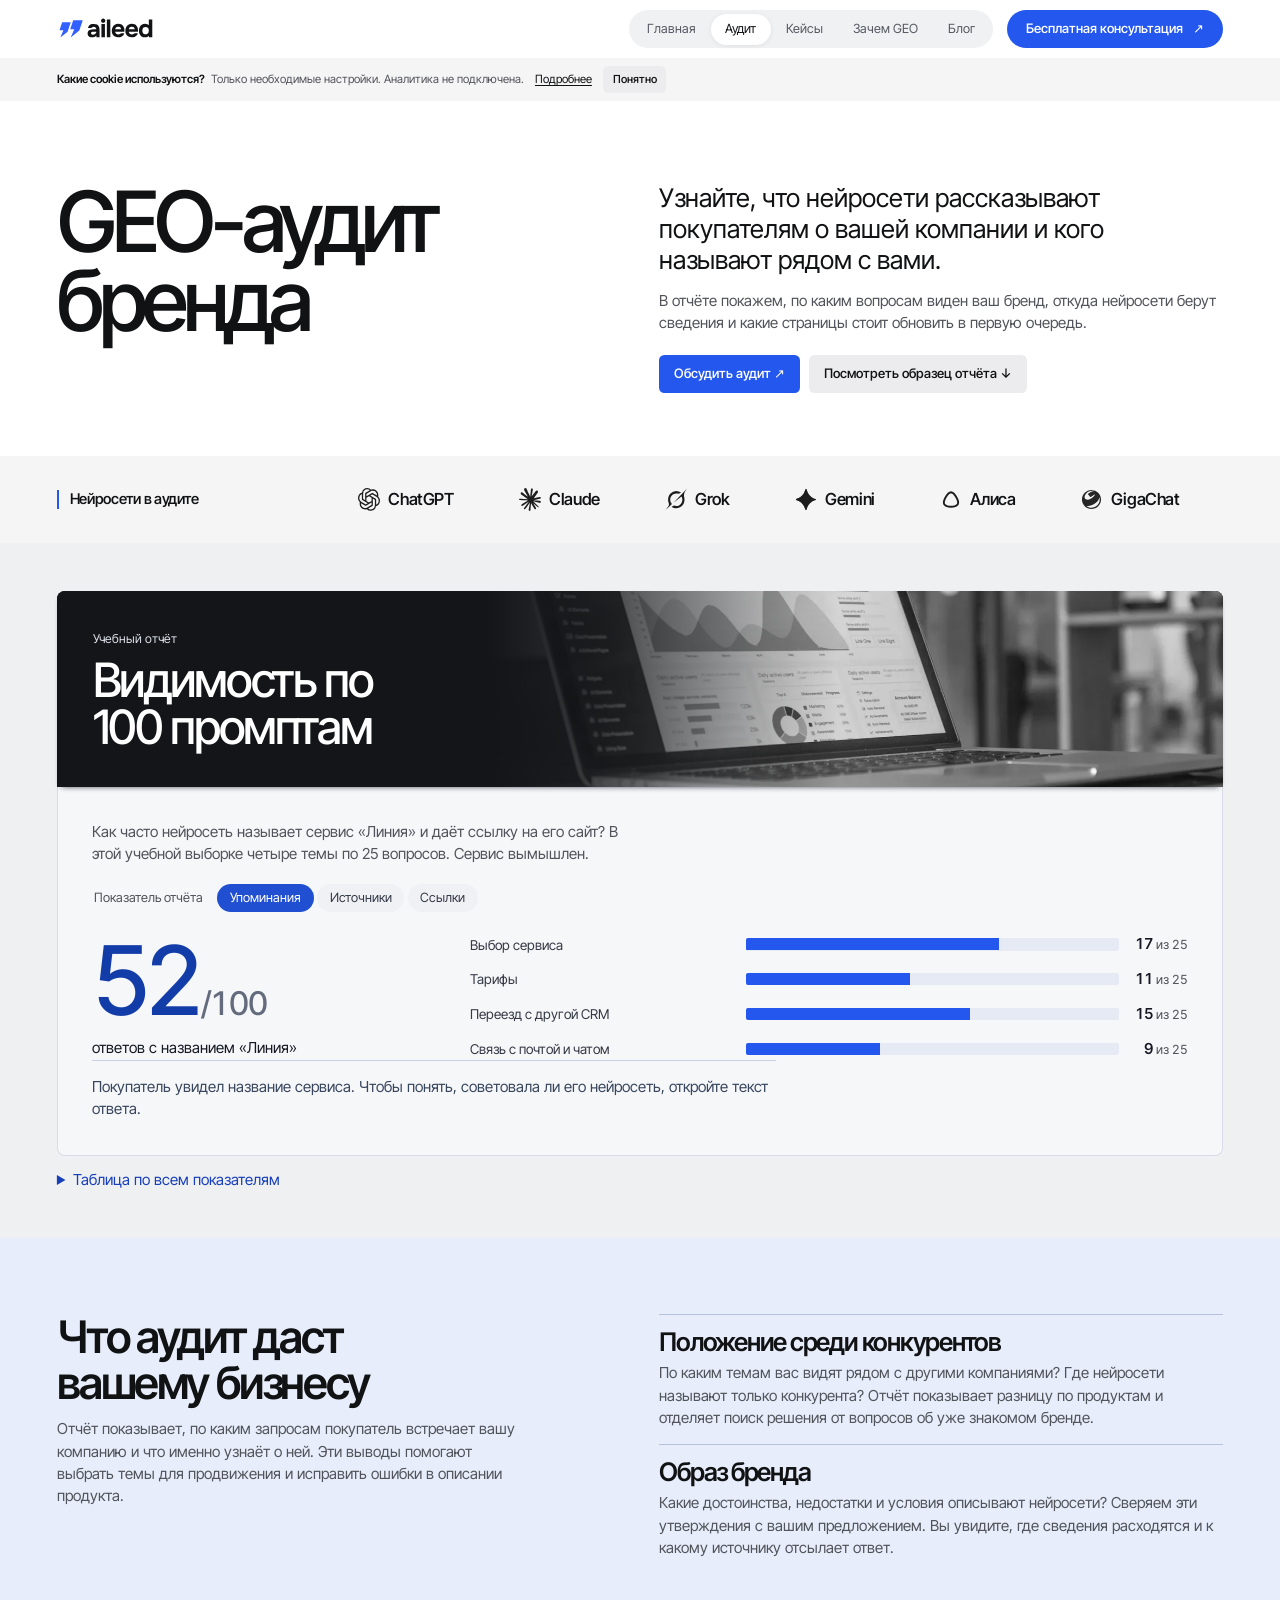
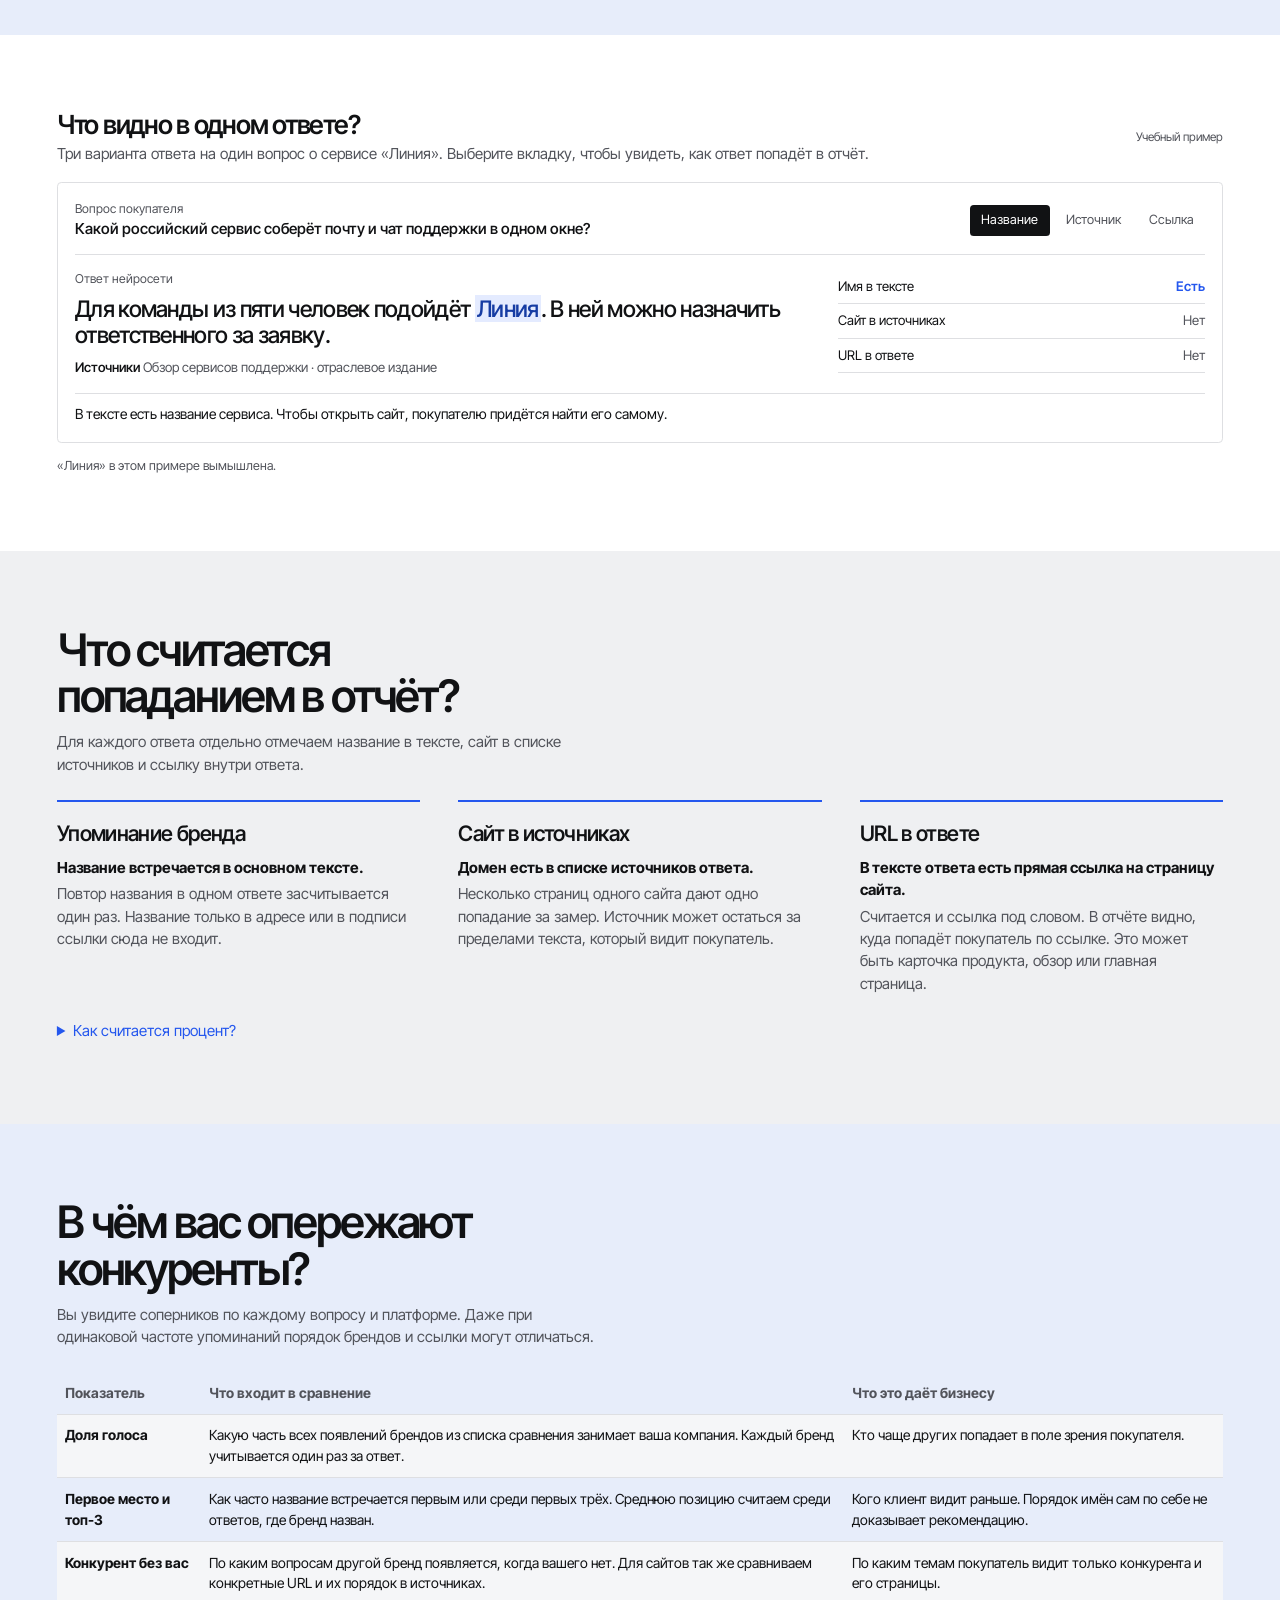
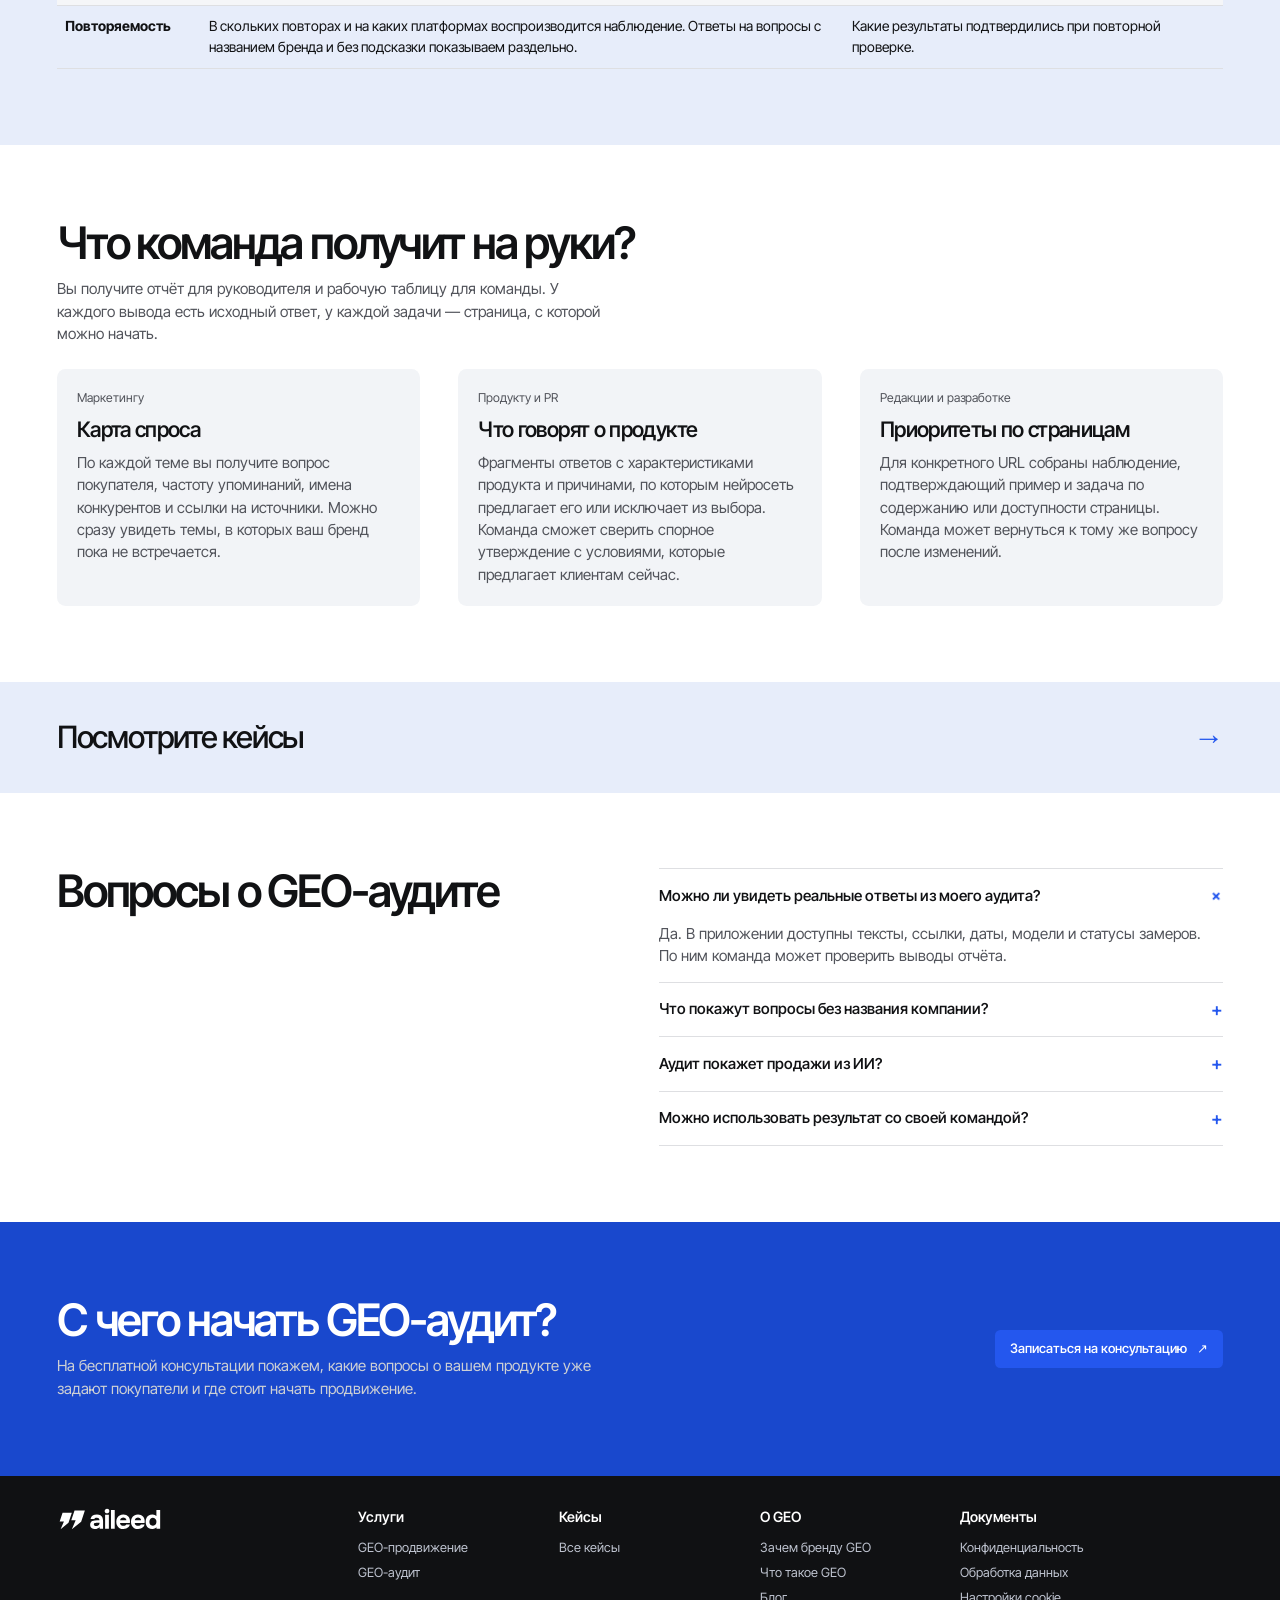
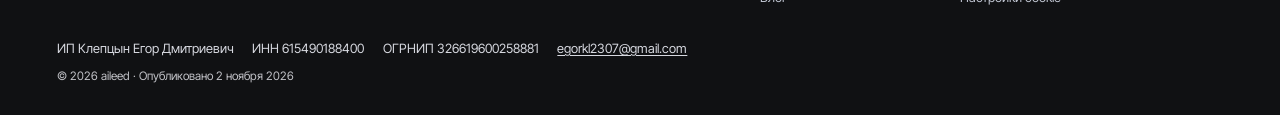
==== audit/index.html @ de5a9929 "fix(audit): Restore the agency model roster and visual style Co-Authored-By: Codex <noreply@openai.c" ====
<!doctype html>
<html lang="ru">
<head>
<meta charset="utf-8">
<meta name="viewport" content="width=device-width,initial-scale=1">
<title>Что измеряет GEO-аудит бренда в нейросетях? | aileed</title>
<meta name="description" content="GEO-аудит бренда в нейросетях. Упоминания, сайт в источниках, URL в ответах, доля голоса и место среди конкурентов. Посмотрите пример и состав отчёта.">
<meta name="author" content="aileed">
<meta name="datePublished" content="2026-11-02">
<meta name="dateModified" content="2026-11-24">
<meta name="robots" content="index,follow,max-image-preview:large">
<meta name="theme-color" content="#101113">
<link rel="canonical" href="https://egi411.github.io/geo-audit/audit/">
<link rel="describedby" type="text/plain" href="https://egi411.github.io/geo-audit/llms.txt">
<meta property="og:title" content="Что измеряет GEO-аудит бренда в нейросетях? | aileed">
<meta property="og:description" content="GEO-аудит бренда в нейросетях. Упоминания, сайт в источниках, URL в ответах, доля голоса и место среди конкурентов. Посмотрите пример и состав отчёта.">
<meta property="og:url" content="https://egi411.github.io/geo-audit/audit/">
<meta property="og:site_name" content="aileed">
<meta property="og:locale" content="ru_RU">
<meta property="og:type" content="website">
<meta property="og:image" content="https://egi411.github.io/geo-audit/assets/social-audit.png?v=81ad0de76533">
<meta name="twitter:card" content="summary_large_image">
<link rel="icon" type="image/svg+xml" href="../assets/mark.svg?v=1570c9bbff2b">
<link rel="stylesheet" href="../assets/paper.css?v=337f6189140d">
<link rel="stylesheet" href="../assets/interior.css?v=ffcc51eda601">
<link rel="stylesheet" href="../assets/audit.css?v=e43256ae7427">
<script type="application/ld+json">{"@context": "https://schema.org", "@type": "Organization", "@id": "https://egi411.github.io/geo-audit/#org", "name": "aileed", "legalName": "ИП КЛЕПЦЫН ЕГОР ДМИТРИЕВИЧ", "taxID": "615490188400", "email": "egorkl2307@gmail.com", "identifier": {"@type": "PropertyValue", "propertyID": "ОГРНИП", "value": "326619600258881"}, "url": "https://egi411.github.io/geo-audit/", "logo": "https://egi411.github.io/geo-audit/assets/aileed-logo.svg?v=c0b8e38cba22"}</script>
<script type="application/ld+json">{"@context": "https://schema.org", "@type": "WebSite", "@id": "https://egi411.github.io/geo-audit/#website", "name": "aileed", "url": "https://egi411.github.io/geo-audit/"}</script>
<script type="application/ld+json">{"@context": "https://schema.org", "@type": "WebPage", "@id": "https://egi411.github.io/geo-audit/audit/#page", "url": "https://egi411.github.io/geo-audit/audit/", "name": "Что измеряет GEO-аудит бренда в нейросетях? | aileed", "description": "GEO-аудит бренда в нейросетях. Упоминания, сайт в источниках, URL в ответах, доля голоса и место среди конкурентов. Посмотрите пример и состав отчёта.", "inLanguage": "ru-RU", "author": {"@id": "https://egi411.github.io/geo-audit/#org"}, "publisher": {"@id": "https://egi411.github.io/geo-audit/#org"}, "datePublished": "2026-11-02", "dateModified": "2026-11-24", "isPartOf": {"@id": "https://egi411.github.io/geo-audit/#website"}}</script>
<script type="application/ld+json">{"@context": "https://schema.org", "@type": "Service", "name": "GEO-аудит", "provider": {"@id": "https://egi411.github.io/geo-audit/#org"}, "url": "https://egi411.github.io/geo-audit/audit/", "description": "GEO-аудит бренда в нейросетях. Упоминания, сайт в источниках, URL в ответах, доля голоса и место среди конкурентов. Посмотрите пример и состав отчёта."}</script>
<script type="application/ld+json">{"@context": "https://schema.org", "@type": "FAQPage", "@id": "https://egi411.github.io/geo-audit/audit/#faq", "isPartOf": {"@id": "https://egi411.github.io/geo-audit/audit/#page"}, "mainEntity": [{"@type": "Question", "name": "Можно ли увидеть реальные ответы из моего аудита?", "acceptedAnswer": {"@type": "Answer", "text": "Да. В приложении доступны тексты, ссылки, даты, модели и статусы замеров. По ним команда может проверить выводы отчёта."}}, {"@type": "Question", "name": "Что покажут вопросы без названия компании?", "acceptedAnswer": {"@type": "Answer", "text": "В каких ситуациях ИИ назвал бренд без подсказки. Вопросы с названием мы разбираем отдельно. По ним видно, как ИИ описывает уже известную покупателю компанию."}}, {"@type": "Question", "name": "Аудит покажет продажи из ИИ?", "acceptedAnswer": {"@type": "Answer", "text": "Для выводов о продажах нужны данные аналитики и CRM. Аудит показывает содержание ответов, упоминания и ссылки в пределах исследованной выборки."}}, {"@type": "Question", "name": "Можно использовать результат со своей командой?", "acceptedAnswer": {"@type": "Answer", "text": "Да. Таблица связывает наблюдения с вопросами и страницами. Редакция или разработчики могут взять задачи в работу."}}]}</script>
<script type="application/ld+json">{"@context": "https://schema.org", "@type": "BreadcrumbList", "itemListElement": [{"@type": "ListItem", "position": 1, "name": "aileed", "item": "https://egi411.github.io/geo-audit/"}, {"@type": "ListItem", "position": 2, "name": "Что измеряет GEO-аудит бренда в нейросетях?", "item": "https://egi411.github.io/geo-audit/audit/"}]}</script>
<script src="../assets/site.js?v=ef6199208ed0" defer>
</script>
<script src="../assets/privacy.js?v=5a8c73a1b54d" defer>
</script>
<script src="../assets/dashboard.js?v=43ffc095fcd3" defer>
</script>
<script src="../assets/audit-reveal.js?v=2edda4f47377" defer>
</script>
</head>
<body class="paper-site" itemscope itemtype="https://schema.org/WebPage" itemid="https://egi411.github.io/geo-audit/audit/#page">
<a class="skip" href="#main">К содержанию</a>
<header class="site-header">
<div class="wrap nav">
 <a class="logo" href="../index.html" aria-label="aileed — главная">
<img class="wordmark-logo" src="../assets/aileed-logo.svg?v=c0b8e38cba22" width="170" height="46" alt="aileed">
</a>
 <nav class="nav-links" id="navigation" aria-label="Основная навигация">
<a href="../index.html">Главная</a>
<a href="../audit/" aria-current="page">Аудит</a>
<a href="../cases/">Кейсы</a>
<a href="../why-geo/">Зачем GEO</a>
<a href="../blog/">Блог</a>
</nav>
 <a class="btn nav-cta" href="mailto:egorkl2307@gmail.com?subject=Заявка%20на%20бесплатную%20консультацию&amp;body=Здравствуйте!%20Хочу%20записаться%20на%20бесплатную%20консультацию." data-open-brief>
<span class="desktop-label">Бесплатная консультация</span>
<span class="mobile-label">Консультация</span>
<span aria-hidden="true">↗</span>
</a>
 <button class="menu-toggle" aria-controls="navigation" aria-expanded="false" aria-label="Открыть меню">
<span class="menu-bars" aria-hidden="true">
</span>
</button>
</div>
</header>
<aside id="cookie-banner" class="cookie-banner a-cookie" aria-labelledby="cookie-title" hidden>
<div>
<h2 id="cookie-title">Какие cookie используются?</h2>
<p class="short-answer">Только необходимые настройки. Аналитика не подключена.</p>
</div>
<a href="../privacy.html#cookies">Подробнее</a>
<button type="button" class="btn" data-cookie-accept>Понятно</button>
</aside>
<main id="main">
<div class="audit-edition">
<header class="audit-intro wrap">
<h1>GEO-аудит бренда</h1>
 <div class="audit-offer">
<p class="short-answer">Узнайте, что нейросети рассказывают покупателям о вашей компании и кого называют рядом с вами.</p>
 <p>В отчёте покажем, по каким вопросам виден ваш бренд, откуда нейросети берут сведения и какие страницы стоит обновить в первую очередь.</p>
 <div class="actions">
<a class="btn primary" href="mailto:egorkl2307@gmail.com?subject=Заявка%20на%20бесплатную%20консультацию&amp;body=Здравствуйте!%20Хочу%20записаться%20на%20бесплатную%20консультацию." data-open-brief>Обсудить аудит ↗</a>
 <a class="text-link" href="#observations">Посмотреть образец отчёта ↓</a>
</div>
</div>
</header>
<section class="model-ribbon" id="neural-networks" aria-labelledby="audit-models-title">
 <div class="wrap model-ribbon-layout">
<h2 id="audit-models-title">Нейросети в аудите</h2>
 <div class="model-ribbon-window" role="group" aria-labelledby="audit-models-title" tabindex="0">
 <ul role="list">
<li>
<img src="../assets/brands/chatgpt.svg?v=f3b4a78ed08d" alt="ChatGPT" width="24" height="24">
<span aria-hidden="true">ChatGPT</span>
</li>
<li>
<img src="../assets/brands/claude.svg?v=a3101f3047a1" alt="Claude" width="24" height="24">
<span aria-hidden="true">Claude</span>
</li>
<li>
<img src="../assets/brands/grok.svg?v=9175fc90c226" alt="Grok" width="24" height="24">
<span aria-hidden="true">Grok</span>
</li>
<li>
<img src="../assets/brands/gemini.svg?v=63b9297958cc" alt="Gemini" width="24" height="24">
<span aria-hidden="true">Gemini</span>
</li>
<li>
<img src="../assets/brands/alice-mono.svg?v=174bbf894f97" alt="Алиса" width="24" height="24">
<span aria-hidden="true">Алиса</span>
</li>
<li>
<img src="../assets/brands/gigachat.svg?v=00d995d3e32e" alt="GigaChat" width="24" height="24">
<span aria-hidden="true">GigaChat</span>
</li>
</ul>
<ul aria-hidden="true">
<li>
<img src="../assets/brands/chatgpt.svg?v=f3b4a78ed08d" alt="ChatGPT" width="24" height="24">
<span aria-hidden="true">ChatGPT</span>
</li>
<li>
<img src="../assets/brands/claude.svg?v=a3101f3047a1" alt="Claude" width="24" height="24">
<span aria-hidden="true">Claude</span>
</li>
<li>
<img src="../assets/brands/grok.svg?v=9175fc90c226" alt="Grok" width="24" height="24">
<span aria-hidden="true">Grok</span>
</li>
<li>
<img src="../assets/brands/gemini.svg?v=63b9297958cc" alt="Gemini" width="24" height="24">
<span aria-hidden="true">Gemini</span>
</li>
<li>
<img src="../assets/brands/alice-mono.svg?v=174bbf894f97" alt="Алиса" width="24" height="24">
<span aria-hidden="true">Алиса</span>
</li>
<li>
<img src="../assets/brands/gigachat.svg?v=00d995d3e32e" alt="GigaChat" width="24" height="24">
<span aria-hidden="true">GigaChat</span>
</li>
</ul>
</div>
</div>
</section>
<section class="audit-report wrap" id="observations" aria-labelledby="audit-report-title">
        <div class="report-spread">
<header class="report-cover">
        <img src="../assets/audit-workspace.webp?v=50da39dcb1b6" width="1350" height="962" alt="Ноутбук с графиками веб-аналитики на экране" decoding="async">
        <div class="report-title">
<span>Учебный отчёт</span>
<h2 id="audit-report-title">Видимость по 100 промптам</h2>
</div>
</header>
        <div class="report-pocket">
<div class="scoreboard">
        <p class="report-context">Как часто нейросеть называет сервис «Линия» и даёт ссылку на его сайт? В этой учебной выборке четыре темы по 25 вопросов. Сервис вымышлен.</p>
        <fieldset class="score-tabs">
<legend>Показатель отчёта</legend>
<label>
<input type="radio" name="measure" value="name" checked>
<span>Упоминания</span>
</label>
<label>
<input type="radio" name="measure" value="source">
<span>Источники</span>
</label>
<label>
<input type="radio" name="measure" value="link">
<span>Ссылки</span>
</label>
</fieldset>
        <div class="score-plot" data-measure="name">
            <div class="score-total">
<strong>52<small>/100</small>
</strong>
<p>ответов с названием «Линия»</p>
</div>
            <ol aria-label="Упоминания по темам">
<li>
<span>Выбор сервиса</span>
<i aria-hidden="true">
<b style="--value:68%">
</b>
</i>
<strong>17 <small>из 25</small>
</strong>
</li>
<li>
<span>Тарифы</span>
<i aria-hidden="true">
<b style="--value:44%">
</b>
</i>
<strong>11 <small>из 25</small>
</strong>
</li>
<li>
<span>Переезд с другой CRM</span>
<i aria-hidden="true">
<b style="--value:60%">
</b>
</i>
<strong>15 <small>из 25</small>
</strong>
</li>
<li>
<span>Связь с почтой и чатом</span>
<i aria-hidden="true">
<b style="--value:36%">
</b>
</i>
<strong>9 <small>из 25</small>
</strong>
</li>
</ol>
<p class="plot-reading">Покупатель увидел название сервиса. Чтобы понять, советовала ли его нейросеть, откройте текст ответа.</p>
</div>
<div class="score-plot" data-measure="source">
            <div class="score-total">
<strong>36<small>/100</small>
</strong>
<p>ответов со ссылкой в источниках</p>
</div>
            <ol aria-label="Источники по темам">
<li>
<span>Выбор сервиса</span>
<i aria-hidden="true">
<b style="--value:48%">
</b>
</i>
<strong>12 <small>из 25</small>
</strong>
</li>
<li>
<span>Тарифы</span>
<i aria-hidden="true">
<b style="--value:40%">
</b>
</i>
<strong>10 <small>из 25</small>
</strong>
</li>
<li>
<span>Переезд с другой CRM</span>
<i aria-hidden="true">
<b style="--value:32%">
</b>
</i>
<strong>8 <small>из 25</small>
</strong>
</li>
<li>
<span>Связь с почтой и чатом</span>
<i aria-hidden="true">
<b style="--value:24%">
</b>
</i>
<strong>6 <small>из 25</small>
</strong>
</li>
</ol>
<p class="plot-reading">Сайт указан среди источников. Нейросеть могла использовать его документацию, даже если в самом ответе предложила другой сервис.</p>
</div>
<div class="score-plot" data-measure="link">
            <div class="score-total">
<strong>19<small>/100</small>
</strong>
<p>ответов с прямой ссылкой в тексте</p>
</div>
            <ol aria-label="Ссылки по темам">
<li>
<span>Выбор сервиса</span>
<i aria-hidden="true">
<b style="--value:28%">
</b>
</i>
<strong>7 <small>из 25</small>
</strong>
</li>
<li>
<span>Тарифы</span>
<i aria-hidden="true">
<b style="--value:20%">
</b>
</i>
<strong>5 <small>из 25</small>
</strong>
</li>
<li>
<span>Переезд с другой CRM</span>
<i aria-hidden="true">
<b style="--value:16%">
</b>
</i>
<strong>4 <small>из 25</small>
</strong>
</li>
<li>
<span>Связь с почтой и чатом</span>
<i aria-hidden="true">
<b style="--value:12%">
</b>
</i>
<strong>3 <small>из 25</small>
</strong>
</li>
</ol>
<p class="plot-reading">Читатель может перейти на сайт из текста. Это возможность перехода. Число состоявшихся визитов покажет веб-аналитика.</p>
</div>
</div>
</div>
</div>
        <details class="report-register">
<summary>Таблица по всем показателям</summary>
        <div class="register-scroll" tabindex="0" role="region" aria-label="Таблица результатов по четырём темам">
        <table>
<caption>Число ответов с каждым признаком. Один ответ может попасть в несколько столбцов.</caption>
<thead>
        <tr>
<th scope="col">Тема запроса</th>
<th scope="col">Ответы</th>
<th scope="col">Упоминания</th>
<th scope="col">Источники</th>
<th scope="col">Ссылки</th>
</tr>
</thead>
        <tbody>
<tr>
<th scope="row">Выбор сервиса</th>
<td>25</td>
<td>17</td>
<td>12</td>
<td>7</td>
</tr>
<tr>
<th scope="row">Тарифы</th>
<td>25</td>
<td>11</td>
<td>10</td>
<td>5</td>
</tr>
<tr>
<th scope="row">Переезд с другой CRM</th>
<td>25</td>
<td>15</td>
<td>8</td>
<td>4</td>
</tr>
<tr>
<th scope="row">Связь с почтой и чатом</th>
<td>25</td>
<td>9</td>
<td>6</td>
<td>3</td>
</tr>
</tbody>
<tfoot>
<tr>
<th scope="row">Всего</th>
<td>100</td>
<td>52</td>
<td>36</td>
<td>19</td>
</tr>
</tfoot>
</table>
</div>
        </details>
</section>
<section class="edition audit-focus">
<div class="wrap" id="audit-value">
<header>
<h2>Что аудит даст вашему бизнесу</h2>
 <p>Отчёт показывает, по каким запросам покупатель встречает вашу компанию и что именно узнаёт о ней. Эти выводы помогают выбрать темы для продвижения и исправить ошибки в описании продукта.</p>
</header>
 <div class="audit-lenses">
<article>
<h3>Положение среди конкурентов</h3>
<p>По каким темам вас видят рядом с другими компаниями? Где нейросети называют только конкурента? Отчёт показывает разницу по продуктам и отделяет поиск решения от вопросов об уже знакомом бренде.</p>
</article>
 <article>
<h3>Образ бренда</h3>
<p>Какие достоинства, недостатки и условия описывают нейросети? Сверяем эти утверждения с вашим предложением. Вы увидите, где сведения расходятся и к какому источнику отсылает ответ.</p>
</article>
</div>
</div>
</section>
<section class="answer-lab wrap" id="sample">
 <header class="console-title">
<div>
<h2>Что видно в одном ответе?</h2>
 <p class="short-answer">Три варианта ответа на один вопрос о сервисе «Линия». Выберите вкладку, чтобы увидеть, как ответ попадёт в отчёт.</p>
</div>
 <span class="demo-label">Учебный пример</span>
</header>
 <div id="sample-board" class="sample-board">
 <div class="sample-top">
<div>
<span>Вопрос покупателя</span>
<b>Какой российский сервис соберёт почту и чат поддержки в одном окне?</b>
</div>
 <fieldset class="sample-choices">
<legend>Вариант ответа</legend>
<label>
<input type="radio" name="sample" value="name" checked>
<span>Название</span>
</label>
<label>
<input type="radio" name="sample" value="source">
<span>Источник</span>
</label>
<label>
<input type="radio" name="sample" value="link">
<span>Ссылка</span>
</label>
</fieldset>
</div>
 <div class="sample-variants">
<div class="answer-variant" data-variant="name">
  <div class="sample-output">
<span>Ответ нейросети</span>
<blockquote>Для команды из пяти человек подойдёт <mark>Линия</mark>. В ней можно назначить ответственного за заявку.</blockquote>
  <p class="sample-source">
<b>Источники</b> Обзор сервисов поддержки · отраслевое издание</p>
</div>
  <div class="sample-coding">
  <dl>
<div>
<dt>Имя в тексте</dt>
<dd class="flag-yes">Есть</dd>
</div>
<div>
<dt>Сайт в источниках</dt>
<dd class="flag-no">Нет</dd>
</div>
<div>
<dt>URL в ответе</dt>
<dd class="flag-no">Нет</dd>
</div>
</dl>
</div>
<p class="sample-result">В тексте есть название сервиса. Чтобы открыть сайт, покупателю придётся найти его самому.</p>
</div>
<div class="answer-variant" data-variant="source">
  <div class="sample-output">
<span>Ответ нейросети</span>
<blockquote>Сравните, можно ли объединять обращения из почты и чата и назначать ответственного.</blockquote>
  <p class="sample-source">
<b>Источники</b> <mark>linea.example/help/inbox</mark> · документация сервиса</p>
</div>
  <div class="sample-coding">
  <dl>
<div>
<dt>Имя в тексте</dt>
<dd class="flag-no">Нет</dd>
</div>
<div>
<dt>Сайт в источниках</dt>
<dd class="flag-yes">Есть</dd>
</div>
<div>
<dt>URL в ответе</dt>
<dd class="flag-no">Нет</dd>
</div>
</dl>
</div>
<p class="sample-result">Нейросеть сослалась на инструкцию сервиса. Его название в ответе не прозвучало.</p>
</div>
<div class="answer-variant" data-variant="link">
  <div class="sample-output">
<span>Ответ нейросети</span>
<blockquote>У <mark>Линии</mark> есть общий ящик для команды. Откройте инструкцию на <mark>https://linea.example/help/inbox</mark>.</blockquote>
  <p class="sample-source">
<b>Источники</b> Список источников отсутствует в этом примере</p>
</div>
  <div class="sample-coding">
  <dl>
<div>
<dt>Имя в тексте</dt>
<dd class="flag-yes">Есть</dd>
</div>
<div>
<dt>Сайт в источниках</dt>
<dd class="flag-no">Нет</dd>
</div>
<div>
<dt>URL в ответе</dt>
<dd class="flag-yes">Есть</dd>
</div>
</dl>
</div>
<p class="sample-result">Ссылка ведёт прямо к инструкции по настройке общего ящика.</p>
</div>
</div>
</div>
 <p class="sample-note">«Линия» в этом примере вымышлена.</p>
</section>
<section class="edition measurement-notes">
<div class="wrap" id="results">
<header class="edition-head">
<h2>Что считается попаданием в отчёт?</h2>
<p class="short-answer">Для каждого ответа отдельно отмечаем название в тексте, сайт в списке источников и ссылку внутри ответа.</p>
</header>
<dl class="measurement-index">
<div>
<dt>Упоминание бренда</dt>
<dd>
<strong>Название встречается в основном тексте.</strong>
<p>Повтор названия в одном ответе засчитывается один раз. Название только в адресе или в подписи ссылки сюда не входит.</p>
</dd>
</div>
<div>
<dt>Сайт в источниках</dt>
<dd>
<strong>Домен есть в списке источников ответа.</strong>
<p>Несколько страниц одного сайта дают одно попадание за замер. Источник может остаться за пределами текста, который видит покупатель.</p>
</dd>
</div>
<div>
<dt>URL в ответе</dt>
<dd>
<strong>В тексте ответа есть прямая ссылка на страницу сайта.</strong>
<p>Считается и ссылка под словом. В отчёте видно, куда попадёт покупатель по ссылке. Это может быть карточка продукта, обзор или главная страница.</p>
</dd>
</div>
</dl>
<details class="source-book">
<summary>Как считается процент?</summary>
<p>Число замеров с признаком делим на все попытки в выбранной группе. Отказы и ошибки входят в знаменатель и отмечены отдельно. Один ответ может учитываться сразу в нескольких показателях.</p>
</details>
</div>
</section>
<section class="edition rival-sheet">
<div class="wrap" id="competitors">
<header class="edition-head">
<h2>В чём вас опережают конкуренты?</h2>
<p class="short-answer">Вы увидите соперников по каждому вопросу и платформе. Даже при одинаковой частоте упоминаний порядок брендов и ссылки могут отличаться.</p>
</header>
<table class="rival-table">
<thead>
<tr>
<th>Показатель</th>
<th>Что входит в сравнение</th>
<th>Что это даёт бизнесу</th>
</tr>
</thead>
<tbody>
<tr>
<th scope="row">Доля голоса</th>
<td>Какую часть всех появлений брендов из списка сравнения занимает ваша компания. Каждый бренд учитывается один раз за ответ.</td>
<td>Кто чаще других попадает в поле зрения покупателя.</td>
</tr>
<tr>
<th scope="row">Первое место и топ-3</th>
<td>Как часто название встречается первым или среди первых трёх. Среднюю позицию считаем среди ответов, где бренд назван.</td>
<td>Кого клиент видит раньше. Порядок имён сам по себе не доказывает рекомендацию.</td>
</tr>
<tr>
<th scope="row">Конкурент без вас</th>
<td>По каким вопросам другой бренд появляется, когда вашего нет. Для сайтов так же сравниваем конкретные URL и их порядок в источниках.</td>
<td>По каким темам покупатель видит только конкурента и его страницы.</td>
</tr>
<tr>
<th scope="row">Повторяемость</th>
<td>В скольких повторах и на каких платформах воспроизводится наблюдение. Ответы на вопросы с названием бренда и без подсказки показываем раздельно.</td>
<td>Какие результаты подтвердились при повторной проверке.</td>
</tr>
</tbody>
</table>
</div>
</section>
<section class="edition report-delivery">
<div class="wrap" id="report">
<header class="edition-head">
<h2>Что команда получит на руки?</h2>
<p class="short-answer">Вы получите отчёт для руководителя и рабочую таблицу для команды. У каждого вывода есть исходный ответ, у каждой задачи — страница, с которой можно начать.</p>
</header>
<div class="delivery-list">
<div>
<span>Маркетингу</span>
<strong>Карта спроса</strong>
<p>По каждой теме вы получите вопрос покупателя, частоту упоминаний, имена конкурентов и ссылки на источники. Можно сразу увидеть темы, в которых ваш бренд пока не встречается.</p>
</div>
<div>
<span>Продукту и PR</span>
<strong>Что говорят о продукте</strong>
<p>Фрагменты ответов с характеристиками продукта и причинами, по которым нейросеть предлагает его или исключает из выбора. Команда сможет сверить спорное утверждение с условиями, которые предлагает клиентам сейчас.</p>
</div>
<div>
<span>Редакции и разработке</span>
<strong>Приоритеты по страницам</strong>
<p>Для конкретного URL собраны наблюдение, подтверждающий пример и задача по содержанию или доступности страницы. Команда может вернуться к тому же вопросу после изменений.</p>
</div>
</div>
</div>
</section>
<aside class="audit-projects wrap">
<a href="../cases/">Посмотрите кейсы <span aria-hidden="true">→</span>
</a>
</aside>
<section class="edition question-column">
<div class="wrap" id="faq">
<header class="edition-head">
<h2>Вопросы о GEO-аудите</h2>
</header>
<div class="question-list">
<details open>
<summary>Можно ли увидеть реальные ответы из моего аудита?</summary>
<div class="faq-answer">
<p>Да. В приложении доступны тексты, ссылки, даты, модели и статусы замеров. По ним команда может проверить выводы отчёта.</p>
</div>
</details>
<details>
<summary>Что покажут вопросы без названия компании?</summary>
<div class="faq-answer">
<p>В каких ситуациях ИИ назвал бренд без подсказки. Вопросы с названием мы разбираем отдельно. По ним видно, как ИИ описывает уже известную покупателю компанию.</p>
</div>
</details>
<details>
<summary>Аудит покажет продажи из ИИ?</summary>
<div class="faq-answer">
<p>Для выводов о продажах нужны данные аналитики и CRM. Аудит показывает содержание ответов, упоминания и ссылки в пределах исследованной выборки.</p>
</div>
</details>
<details>
<summary>Можно использовать результат со своей командой?</summary>
<div class="faq-answer">
<p>Да. Таблица связывает наблюдения с вопросами и страницами. Редакция или разработчики могут взять задачи в работу.</p>
</div>
</details>
</div>
</div>
</section>
<section class="edition brief-stage">
<div class="wrap" id="brief">
<header class="edition-head">
<h2>С чего начать GEO-аудит?</h2>
<p class="short-answer">На бесплатной консультации покажем, какие вопросы о вашем продукте уже задают покупатели и где стоит начать продвижение.</p>
</header>
 <a class="action-pill" href="mailto:egorkl2307@gmail.com?subject=Заявка%20на%20бесплатную%20консультацию&amp;body=Здравствуйте!%20Хочу%20записаться%20на%20бесплатную%20консультацию." data-open-brief>Записаться на консультацию <span aria-hidden="true">↗</span>
</a>
</div>
</section>
</div>
</main>
<footer class="site-footer">
<div class="wrap">
<div class="footer-map">
 <a class="logo" href="../index.html">
<img src="../assets/aileed-logo.svg?v=c0b8e38cba22" width="170" height="46" alt="aileed">
</a>
 <nav class="footer-group" aria-label="Услуги">
<strong>Услуги</strong>
<a href="../index.html">GEO-продвижение</a>
<a href="../audit/">GEO-аудит</a>
</nav>
<nav class="footer-group" aria-label="Кейсы">
<strong>Кейсы</strong>
<a href="../cases/">Все кейсы</a>
</nav>
<nav class="footer-group" aria-label="О GEO">
<strong>О GEO</strong>
<a href="../why-geo/">Зачем бренду GEO</a>
<a href="../what-is-geo/">Что такое GEO</a>
<a href="../blog/">Блог</a>
</nav>
<nav class="footer-group" aria-label="Документы">
<strong>Документы</strong>
<a href="../privacy.html">Конфиденциальность</a>
<a href="../consent.html">Обработка данных</a>
<button type="button" data-cookie-settings>Настройки cookie</button>
</nav>
</div>
 <div class="owner-line">
<span>ИП Клепцын Егор Дмитриевич</span>
<span>ИНН 615490188400</span>
<span>ОГРНИП 326619600258881</span>
<a href="mailto:egorkl2307@gmail.com">egorkl2307@gmail.com</a>
</div>
 <div class="footer-bottom">© 2026 aileed · Опубликовано <time itemprop="datePublished" datetime="2026-11-02">2 ноября 2026</time>
</div>
</div>
</footer>
<dialog id="brief-dialog" aria-labelledby="brief-title" aria-describedby="consult-intro">
  <div class="dialog-head">
<button type="button" class="dialog-close" aria-label="Закрыть">×</button>
    <h2 id="brief-title">Как попасть на бесплатную консультацию?</h2>
</div>
  <p id="consult-intro" class="short-answer">Оставьте заявку. Мы свяжемся с вами в ближайшее время и проведём бесплатную консультацию.</p>
  <a class="btn primary consult-mail" href="mailto:egorkl2307@gmail.com?subject=Заявка%20на%20бесплатную%20консультацию&amp;body=Здравствуйте!%20Хочу%20записаться%20на%20бесплатную%20консультацию.">Оставить заявку по почте <span aria-hidden="true">↗</span>
</a>
  <p class="consult-note">Отправьте готовое письмо в почтовом приложении. Можно написать напрямую на <a href="mailto:egorkl2307@gmail.com">egorkl2307@gmail.com</a>.</p>
  <a class="consult-privacy" href="../privacy.html">Как мы используем данные</a>
</dialog>
<noscript>
<p class="cookie-noscript">Аналитика и рекламные cookie не используются.</p>
</noscript>
</body>
</html>
---- assets/paper.css ----
@font-face {
  font-family: "Inter Tight";
  font-style: normal;
  font-weight: 400 800;
  font-display: swap;
  src: url(fonts/inter-tight-cyrillic.woff2) format("woff2");
  unicode-range: U+0301, U+0400-045F, U+0490-0491, U+04B0-04B1, U+2116;
}
@font-face {
  font-family: "Inter Tight";
  font-style: normal;
  font-weight: 400 800;
  font-display: swap;
  src: url(fonts/inter-tight-latin.woff2) format("woff2");
  unicode-range:
    U+0000-00FF, U+0131, U+0152-0153, U+02BB-02BC, U+02C6, U+02DA, U+02DC,
    U+0304, U+0308, U+0329, U+2000-206F, U+20AC, U+2122, U+2191, U+2193, U+2212,
    U+2215, U+FEFF, U+FFFD;
}

/* Phone and tablet track width. Desktop also respects available viewport height.
   The shoulder curves join these compositions at 430–768 and 900–1280.
   Browser magnification can keep this reference width while the layout reflows. */
:root {
  --layout-vw: 1vw;
  --phone-size: calc(var(--layout-vw) / 0.24375);
  --tablet-size: calc(var(--layout-vw) / 0.525);
  --layout-vh: 1svh;
  --desktop-size: min(var(--layout-vw), calc(var(--layout-vh) / 0.57));
  --phone-to-tablet: calc(134.244% - 0.89257 * var(--layout-vw));
  --tablet-to-desktop: calc(150.376% - 0.76858 * var(--layout-vw));
  --wide-size: min(
    var(--tablet-size),
    max(var(--tablet-to-desktop), var(--desktop-size))
  );
  --page-size: max(
    87.5%,
    min(var(--phone-size), max(var(--phone-to-tablet), var(--wide-size)))
  );
  font-size: var(--page-size);
}
@media print {
  :root {
    --page-size: 100%;
  }
}
:root {
  --ink: #111214;
  --sub: #52545b;
  --rule: #dedfe2;
  --wash: #f5f5f6;
  --paper-gray: #eff0f2;
  --paper-blue: #e7edfa;
  --graphite: #18191c;
  --blue: #2457ee;
  --dark: #101113;
  --light-blue: #a7bcff;
  --header: 4.1rem;
  --page-width: 82rem;
  --columns: repeat(12, minmax(0, 1fr));
  --halves: repeat(2, minmax(0, 1fr));
  --edge: clamp(1.1rem, 4vw, 4.5rem);
  --gap: clamp(1.3rem, 3vw, 3rem);
  --section: clamp(2.8rem, 6.5svh, 5rem);
  font-family: "Inter Tight", Arial, sans-serif;
  color: var(--ink);
  background: white;
  font-synthesis: none;
  -webkit-text-size-adjust: 100%;
}
*,
*::before,
*::after {
  box-sizing: border-box;
}
body {
  margin: 0;
  font-size: 1.0625rem;
  line-height: 1.48;
  -webkit-font-smoothing: antialiased;
}
button,
input,
select,
textarea {
  font: inherit;
}
button,
summary,
label:has(input[type="radio"]) {
  cursor: pointer;
}
a {
  color: inherit;
  text-underline-offset: 0.18em;
}
a:hover {
  color: var(--blue);
}
a:focus-visible,
button:focus-visible,
input:focus-visible,
select:focus-visible,
textarea:focus-visible,
summary:focus-visible {
  outline: 3px solid var(--blue);
  outline-offset: 3px;
}
:where(h1, h2, h3, p, figure, blockquote, dl, dd, fieldset) {
  margin: 0;
}
:where(h1, h2, h3) {
  font-weight: 585;
  line-height: 1.035;
  letter-spacing: -0.048em;
  text-wrap: balance;
}
h1 {
  font-size: 3.9rem;
}
h2 {
  font-size: clamp(2.18rem, 3.5vw, 3.35rem);
}
h3 {
  font-size: 1.65rem;
}
:where(img, svg) {
  display: block;
}
img {
  max-width: 100%;
}
::selection {
  background: #cbd7ff;
  color: #101113;
}
[hidden] {
  display: none !important;
}
.wrap {
  width: min(var(--page-width), calc(100% - var(--edge) * 2));
  margin-inline: auto;
}
main [id],
#main,
.a-cookie {
  scroll-margin-top: calc(var(--header) + 1rem);
}
.skip,
.buyer-controls legend,
.sample-choices legend {
  position: absolute;
  width: 1px;
  height: 1px;
  overflow: hidden;
  clip-path: inset(50%);
}
.skip:focus {
  top: 0.4rem;
  left: 1rem;
  z-index: 50;
  clip-path: none;
  width: auto;
  height: auto;
  padding: 0.65rem;
  color: white;
  background: var(--dark);
}
.site-header {
  position: sticky;
  top: 0;
  z-index: 10;
  color: var(--ink);
}
.site-header.is-scrolled {
  background: white;
  box-shadow: 0 2px 12px #0000000e;
}
body:has(.home-hero) {
  background: var(--dark);
}
body:has(.home-hero) .site-header {
  background: var(--dark);
  color: white;
}
body:has(.home-hero) .site-header.is-scrolled,
body:has(.home-hero) .cookie-banner {
  background: var(--dark);
  color: white;
}
.nav {
  display: flex;
  align-items: center;
  justify-content: space-between;
  min-height: var(--header);
  gap: 1rem;
}
.logo {
  display: inline-block;
  line-height: 1;
  width: fit-content;
}
.logo img {
  width: 7.4rem;
  height: auto;
}
body:has(.home-hero) .site-header .logo img,
.site-footer .logo img {
  filter: brightness(0) invert(1);
}
.nav-links,
.actions {
  display: flex;
  align-items: center;
  flex-wrap: wrap;
  gap: 1rem;
}
.nav-links {
  gap: 1.7rem;
  font-size: 0.91rem;
}
.nav-links a,
.logo,
.actions a,
.btn,
.action-pill,
.edition-link,
.service-tile,
.shelf-story a,
.tile-action {
  text-decoration: none;
}
.nav-links a {
  opacity: 0.78;
}
.nav-links a:is(:hover, [aria-current]) {
  opacity: 1;
  text-decoration: underline;
}
body:has(.home-hero) .nav-links a:hover {
  color: white;
}
.btn,
.action-pill,
.actions .text-link,
.menu-toggle,
.cookie-banner button {
  display: inline-flex;
  justify-content: center;
  align-items: center;
  gap: 0.7rem;
  min-height: 2.65rem;
  border: 0;
  border-radius: 0.38rem;
  padding: 0.65rem 1.05rem;
  font-size: 0.92rem;
  font-weight: 530;
  line-height: 1.2;
}
.btn,
.menu-toggle,
.actions .text-link {
  color: var(--ink);
  background: #ececef;
}
.btn.primary,
.action-pill {
  background: var(--blue);
  color: white;
}
.btn.primary:hover,
.action-pill:hover {
  background: #1743c9;
  color: white;
}
.btn:hover,
.actions .text-link:hover {
  background: #dcdde2;
  color: var(--ink);
}
.menu-toggle,
.mobile-label {
  display: none;
}
.cookie-banner {
  padding: 0.55rem max(var(--edge), calc((100% - var(--page-width)) / 2));
  display: flex;
  gap: 0.8rem;
  align-items: center;
  justify-content: start;
  width: 100%;
  background: var(--wash);
  font-size: 0.8rem;
}
.cookie-banner > div {
  display: flex;
  flex-wrap: wrap;
  align-items: baseline;
  gap: 0.4rem;
}
.cookie-banner h2,
.cookie-banner .short-answer {
  font: inherit;
  letter-spacing: 0;
  margin: 0;
}
.cookie-banner h2 {
  font-weight: 600;
}
.cookie-banner button {
  min-height: 1.9rem;
  padding: 0.35rem 0.65rem;
  font-size: 0.78rem;
}
.home-hero {
  color: white;
  background: var(--dark);
  padding: clamp(1.8rem, 5.3svh, 4.1rem) 0 clamp(2rem, 4.7svh, 4rem);
}
.hero-copy {
  text-align: center;
  max-width: 61rem;
  margin-inline: auto;
}
.hero-copy h1 {
  font-size: clamp(3.4rem, 4.7vw, 4.75rem);
  line-height: 1;
  font-weight: 590;
}
.hero-copy h1 span {
  display: block;
}
.hero-copy .short-answer {
  max-width: 52ch;
  margin: 1rem auto 0;
  font-size: 1.12rem;
  line-height: 1.42;
  color: #cdd0d4;
}
.actions {
  margin-top: 1.35rem;
  gap: 0.65rem;
}
.hero-copy .actions,
.audit-opening .actions {
  justify-content: center;
}
.home-hero .actions .text-link {
  background: #282a2f;
  color: white;
}
.home-hero .actions .text-link:hover {
  background: #36393e;
}

.buyer-controls,
.sample-choices {
  min-width: 0;
  padding: 0;
  border: 0;
}

.buyer-controls input,
.sample-choices input {
  position: absolute;
  opacity: 0;
  width: 1px;
  height: 1px;
}
label:has(input[type="radio"]:focus-visible) {
  outline: 2px solid var(--blue);
  outline-offset: 2px;
}

.edition-link,
.tile-action {
  display: inline-block;
  color: var(--blue);
  font-size: 0.95rem;
  font-weight: 550;
}

.edition-link:hover,
.service-tile:hover .tile-action {
  text-decoration: underline;
}
.edition,
.reading-edition,
.journal-opening,
.document-lead,
.studio-article-head,
.inner-hero,
.audit-opening {
  padding-block: var(--section);
}
.edition-head,
.figure-intro {
  max-width: 60rem;
  margin-bottom: 1.65rem;
}
.edition-head h2,
.figure-intro h2 {
  max-width: 24ch;
}
.short-answer,
.a-lead {
  color: var(--sub);
}
.edition-head .short-answer,
.figure-intro .short-answer,
.inner-hero .short-answer,
.document-lead .short-answer,
.article-lead .short-answer,
.journal-opening .short-answer,
.audit-opening .short-answer {
  margin-top: 0.83rem;
  max-width: 62ch;
}
.edition-link {
  margin-top: 0.9rem;
}
.scenario-view {
  background: var(--wash);
  border-radius: 0.45rem;
  overflow: hidden;
}
.buyer-controls,
.sample-choices {
  display: flex;
  flex-wrap: wrap;
  gap: 0.35rem;
}
.buyer-controls {
  padding: 0.85rem 1rem;
}
.buyer-controls label,
.sample-choices label {
  position: relative;
}
:is(.buyer-controls, .sample-choices) label span {
  display: block;
  padding: 0.45rem 0.8rem;
  color: var(--sub);
  border-radius: 0.27rem;
  font-size: 0.9rem;
}
:is(.buyer-controls, .sample-choices) input:checked + span {
  color: white;
  background: var(--ink);
}
.buyer-example {
  display: none;
  grid-template-columns: var(--halves);
  align-items: center;
}
.scenario-view:has([value="b2b"]:checked) [data-buyer="b2b"],
.scenario-view:has([value="retail"]:checked) [data-buyer="retail"],
.scenario-view:has([value="saas"]:checked) [data-buyer="saas"] {
  display: grid;
}
.buyer-photo {
  order: 2;
}
.buyer-photo img,
.investment-spread .scene-image {
  width: 100%;
  height: clamp(13rem, 29svh, 23rem);
  object-fit: cover;
  filter: grayscale(1);
}
.buyer-example figcaption {
  padding: 1.4rem 2rem;
  max-width: 38rem;
}
.prompt-label,
.sample-output > span,
.sample-top > div > span {
  display: block;
  color: var(--sub);
  font-size: 0.86rem;
}
.buyer-example blockquote,
.sample-output blockquote {
  margin: 0.53rem 0 0.7rem;
  font-size: clamp(1.45rem, 2.2vw, 2rem);
  font-weight: 515;
  letter-spacing: -0.03em;
  line-height: 1.15;
}
.buyer-example p,
.service-description p,
.measurement-index p,
.delivery-list p,
.question-list p,
.shelf-words p {
  color: var(--sub);
}
.frequency-edition > .wrap,
.inner-hero,
.investment-spread,
.question-column > .wrap,
.brief-stage > .wrap,
.article-lead {
  display: grid;
  grid-template-columns: var(--halves);
  align-items: center;
  gap: var(--gap);
}

.frequency-edition .figure-intro,
.brief-stage .edition-head {
  margin: 0;
}

.service-pair {
  display: grid;
  grid-template-columns: var(--halves);
  gap: var(--gap);
}
.service-tile {
  display: flex;
  flex-direction: column;
  gap: 1.3rem;
  align-items: start;
  border-top: 2px solid var(--ink);
  padding: 1.3rem 0 0;
}
.service-tile:hover {
  color: var(--ink);
  border-color: var(--blue);
}
.service-description > strong,
.delivery-list strong,
.measurement-index dt {
  font-size: 1.5rem;
  font-weight: 560;
  letter-spacing: -0.03em;
}
.service-description p,
.delivery-list p {
  margin-top: 0.45rem;
  max-width: 53ch;
}
.tile-action {
  margin-top: auto;
}
.dossier-fields {
  display: flex;
  flex-wrap: wrap;
  gap: 0.6rem;
  margin-top: 0.8rem;
  font-size: 0.85rem;
}
.dossier-fields span {
  color: var(--sub);
}
.dossier-fields b {
  font-weight: 520;
}
.home-hero {
  background:
    radial-gradient(ellipse at 85% 22%, #222428 0, transparent 46%), var(--dark);
}

.inner-hero {
  padding-block: clamp(3rem, 10svh, 7rem);
}
.inner-hero .short-answer {
  color: var(--ink);
  margin-top: 0;
  font-size: 1.35rem;
}
.inner-hero .a-lead {
  margin-top: 0.85rem;
}

.sample-note {
  font-size: 0.88rem;
  color: var(--sub);
  margin-top: 1rem;
}
.investment-spread .scene-image {
  height: auto;
  aspect-ratio: 1.45;
  border-radius: 0.35rem;
}
.investment-copy p {
  margin-top: 0.9rem;
}
.investment-copy .short-answer {
  color: var(--blue);
  font-weight: 540;
}
.audit-opening {
  text-align: center;
}
.audit-opening .short-answer {
  margin-inline: auto;
}
.answer-lab {
  padding: 1.65rem;
  border: 1px solid var(--rule);
  background: var(--wash);
  border-radius: 0.55rem;
}
.console-title,
.sample-top {
  display: flex;
  justify-content: space-between;
  align-items: center;
  gap: 1rem;
}
.console-title h2 {
  font-size: 1.85rem;
}
.console-title .short-answer {
  margin-top: 0.35rem;
}
.demo-label {
  font-size: 0.83rem;
  color: var(--sub);
  white-space: nowrap;
}
.sample-board {
  margin-top: 1.2rem;
  background: white;
  padding: 1.2rem;
  border-radius: 0.3rem;
  border: 1px solid var(--rule);
}
.sample-top {
  padding-bottom: 0.9rem;
  border-bottom: 1px solid var(--rule);
}
.sample-top b {
  font-weight: 540;
}
.sample-choices {
  justify-content: end;
}
.sample-board .answer-variant {
  display: none;
  grid-template-columns: minmax(0, 1.7fr) minmax(0, 0.85fr);
  column-gap: 2rem;
}
.sample-board:has([value="name"]:checked) [data-variant="name"],
.sample-board:has([value="source"]:checked) [data-variant="source"],
.sample-board:has([value="link"]:checked) [data-variant="link"] {
  display: grid;
}
.sample-output,
.sample-coding {
  padding-block: 1.1rem;
}
.sample-output blockquote {
  font-size: 1.6rem;
  overflow-wrap: anywhere;
}
.sample-source {
  font-size: 0.93rem;
  color: var(--sub);
  overflow-wrap: anywhere;
}
.sample-source b {
  font-weight: 550;
  color: var(--ink);
}
mark {
  background: #e4ebff;
  color: #163ca3;
  padding-inline: 0.1em;
}
.sample-coding dl > div {
  display: flex;
  align-items: center;
  justify-content: space-between;
  gap: 0.5rem;
  padding: 0.48rem 0;
  border-bottom: 1px solid var(--rule);
  font-size: 0.93rem;
}
.flag-yes {
  color: var(--blue);
  font-weight: 600;
}
.flag-no {
  color: var(--sub);
}
.sample-result {
  grid-column: 1/-1;
  border-top: 1px solid var(--rule);
  padding-top: 0.7rem;
  font-size: 0.98rem;
}

.source-book {
  margin-top: 0.85rem;
}
.source-book summary {
  color: var(--blue);
  padding-block: 0.4rem;
  width: fit-content;
}
.measurement-index,
.delivery-list {
  display: grid;
  grid-template-columns: repeat(3, minmax(0, 1fr));
  gap: var(--gap);
}

.measurement-index > div,
.delivery-list > div {
  border-top: 1px solid var(--ink);
  padding-top: 0.8rem;
}
.measurement-index dd {
  margin-top: 0.5rem;
}
.measurement-index p {
  margin-top: 0.3rem;
}
.rival-table {
  width: 100%;
  border-collapse: collapse;
  font-size: 0.98rem;
}
.rival-table th,
.rival-table td {
  padding: 0.75rem 1rem 0.75rem 0;
  text-align: left;
  vertical-align: top;
  border-bottom: 1px solid var(--rule);
}
.rival-table tbody th {
  min-width: 8rem;
}
.rival-table thead {
  color: var(--sub);
}
.delivery-list span,
.story-meta {
  display: block;
  color: var(--sub);
  font-size: 0.86rem;
}
.delivery-list strong {
  display: block;
  margin-top: 0.5rem;
}
.question-column > .wrap {
  align-items: start;
}
.question-list details {
  border-top: 1px solid var(--rule);
}
.question-list details:last-child {
  border-bottom: 1px solid var(--rule);
}
.question-list summary {
  display: flex;
  align-items: center;
  justify-content: space-between;
  gap: 0.7rem;
  padding: 0.92rem 0;
  font-weight: 540;
  list-style: none;
}
.question-list summary::-webkit-details-marker {
  display: none;
}
.question-list summary::after {
  content: "+";
  font-size: 1.3rem;
  color: var(--blue);
}
.question-list details[open] summary::after {
  content: "−";
}
.question-list p {
  padding-bottom: 1rem;
}
.brief-stage {
  color: white;
  background: var(--dark);
}
.brief-stage .short-answer {
  color: #cdd0d4;
}
.brief-stage .action-pill {
  justify-self: end;
}
.story-shelf {
  display: grid;
  grid-template-columns: repeat(3, minmax(0, 1fr));
  gap: var(--gap);
}
.shelf-story a {
  display: block;
}
.shelf-words {
  padding-top: 0.85rem;
}
.shelf-words :is(h2, h3) {
  font-size: 1.55rem;
  line-height: 1.13;
  letter-spacing: -0.032em;
  text-wrap: pretty;
}
.shelf-words p {
  margin-top: 0.55rem;
  font-size: 1rem;
}
.shelf-arrow {
  display: none;
}
.story-meta {
  display: flex;
  justify-content: space-between;
  gap: 0.3rem;
  margin-bottom: 0.8rem;
}
.journal-opening {
  padding-bottom: 0;
}
.print-art {
  aspect-ratio: 2.7;
  position: relative;
  overflow: hidden;
  isolation: isolate;
  background: #eff0f3;
  border-radius: 0.25rem;
}
.print-art i {
  display: block;
  position: absolute;
}
.print-prism {
  background: #eeeef0;
}
.print-prism i {
  width: 40%;
  height: 170%;
  border: 1px solid #282a2d;
  transform: skew(-29deg);
  top: -30%;
  left: 5%;
}
.print-prism i:nth-child(2) {
  left: 25%;
}
.print-prism i:nth-child(3) {
  left: 49%;
  background: var(--blue);
  border-color: var(--blue);
}
.print-prism i:nth-child(4) {
  left: 74%;
}
.print-mention {
  background: var(--blue);
}
.print-mention::before {
  content: "“";
  position: absolute;
  inset: -16% 0 0;
  text-align: center;
  color: white;
  font-size: clamp(8rem, 16vw, 18rem);
  font-weight: 700;
  line-height: 1.12;
}
.print-choice {
  background: #17181b;
  display: flex;
  align-items: end;
  justify-content: center;
  gap: 5%;
}
.print-choice i {
  position: static;
  width: 12%;
  height: 30%;
  background: #6c6e75;
}
.print-choice i:nth-child(2) {
  height: 52%;
}
.print-choice i:nth-child(3) {
  height: 88%;
  background: #5380ff;
}
.print-choice i:nth-child(4) {
  height: 66%;
  background: white;
}
.journal-shelf .edition-link {
  margin-top: 1.4rem;
}
.article-lead {
  grid-template-columns: var(--columns);
}
.article-lead h1 {
  font-size: 3.45rem;
}
.editorial-object .print-art {
  aspect-ratio: 1.6;
}
.a-article-author,
.document-meta {
  margin-top: 1rem;
  color: var(--sub);
  font-size: 0.87rem;
}
.reading-edition {
  padding-top: 1rem;
}
.reading-layout {
  display: grid;
  grid-template-columns: var(--columns);
  gap: var(--gap);
  align-items: start;
}
.reading-index {
  position: sticky;
  top: calc(var(--header) + 1.25rem);
  display: grid;
  gap: 0.55rem;
  border-left: 2px solid var(--blue);
  padding-left: 1rem;
  font-size: 0.95rem;
}
.reading-index a {
  text-decoration: none;
  color: var(--sub);
}
.reading-index a:hover {
  color: var(--blue);
}
.reading-body {
  max-width: 68ch;
}
.reading-body section + section {
  margin-top: 2.5rem;
}
.reading-body h2 {
  font-size: 2.1rem;
  text-wrap: pretty;
}
.reading-body p,
.reading-body li {
  margin-top: 0.75rem;
}
.reading-body .short-answer {
  color: var(--ink);
  font-weight: 510;
}
.reading-body a,
.a-article-author a,
.document-meta a {
  color: var(--blue);
}
.a-article-cta {
  display: flex;
  gap: 1rem;
  align-items: center;
  padding-bottom: var(--section);
}
.a-article-cta .text-link {
  color: var(--blue);
}
.site-footer {
  padding: 2.1rem 0;
  color: white;
  background: var(--dark);
}
.footer-top {
  display: flex;
  align-items: start;
  justify-content: space-between;
  flex-wrap: wrap;
  gap: 1.7rem;
}
.footer-links,
.content-byline {
  display: flex;
  gap: 0.65rem 1.2rem;
  flex-wrap: wrap;
}
.footer-links {
  max-width: 57rem;
}
.site-footer a,
.footer-links button {
  color: #d1d2d5;
  font-size: 0.9rem;
}
.footer-links button {
  background: none;
  border: 0;
  padding: 0;
  text-decoration: underline;
}
.content-byline,
.footer-bottom {
  color: #c2c3c8;
  font-size: 0.82rem;
}
.content-byline {
  margin: 1.6rem 0 0.65rem;
}
.site-footer a:hover,
.footer-links button:hover {
  color: white;
}
body:has(dialog[open]) {
  overflow: hidden;
}
dialog {
  width: min(34rem, calc(100% - 2rem));
  max-height: 88svh;
  padding: 1.65rem;
  border: 1px solid var(--rule);
  border-radius: 0.6rem;
  color: var(--ink);
  background: white;
}
dialog::backdrop {
  background: #12131699;
}
.dialog-close {
  float: right;
  display: grid;
  place-items: center;
  width: 2.4rem;
  height: 2.4rem;
  border: 0;
  border-radius: 50%;
  background: var(--wash);
  font-size: 1.4rem;
}
dialog h2 {
  font-size: 1.85rem;
}
.brief-privacy {
  font-size: 0.87rem;
  color: var(--sub);
  margin: 0.6rem 0 1rem;
}
.brief-form {
  display: grid;
  gap: 0.7rem;
}
.brief-form label {
  display: grid;
  gap: 0.2rem;
  font-size: 0.9rem;
}
.brief-form :is(input, select, textarea) {
  width: 100%;
  padding: 0.58rem;
  border: 1px solid #999da6;
  border-radius: 0.28rem;
  background: white;
  color: var(--ink);
}
.brief-form textarea {
  min-height: 4rem;
  resize: vertical;
}
.brief-status {
  color: var(--blue);
}
@media (prefers-reduced-motion: no-preference) {
  .answer-variant .sample-coding dd {
    animation: ink-in 0.38s both;
  }
  @keyframes grow-bar {
    from {
      transform: scaleX(0);
    }
    to {
      transform: scaleX(1);
    }
  }
  @keyframes ink-in {
    from {
      opacity: 0.15;
    }
    to {
      opacity: 1;
    }
  }
}
@media (max-width: 970px) {
  .article-lead h1,
  .inner-hero h1 {
    font-size: 3.15rem;
  }

  .nav-links {
    gap: 1rem;
  }
  .buyer-example figcaption {
    padding: 1rem 1.2rem;
  }

  .sample-top {
    flex-wrap: wrap;
  }
}
/* Keep the graph and comparison tables in view on short laptop screens. */
@media (min-width: 900px) and (max-height: 740px) {
  :root {
    font-size: max(87.5%, min(var(--page-size), calc(var(--layout-vh) * 2.16)));
    --section: clamp(1.6rem, 4.2svh, 2.3rem);
  }
  .home-hero {
    padding-block: 1.2rem 1.45rem;
  }
  .hero-copy h1 {
    font-size: clamp(3rem, 4.3vw, 4.2rem);
  }
  .hero-copy .short-answer,
  .hero-copy .actions {
    margin-top: 0.8rem;
  }

  .edition-head {
    margin-bottom: 1.2rem;
  }
  .rival-table :is(th, td) {
    padding-block: 0.54rem;
  }
}
@media (max-width: 768px) {
  :root {
    --header: 3.8rem;
  }
  .nav {
    position: relative;
    gap: 0.45rem;
  }
  .nav .logo {
    margin-right: auto;
  }
  .menu-toggle,
  .mobile-label {
    display: inline-flex;
  }
  .desktop-label {
    display: none;
  }
  .nav-links {
    display: none;
    position: absolute;
    inset: 100% 0 auto;
    padding: 0.55rem;
    border: 1px solid var(--rule);
    border-radius: 0.32rem;
    background: white;
    color: var(--ink);
    box-shadow: 0 8px 18px #0001;
  }
  .nav-links.open {
    display: grid;
    gap: 0;
  }
  .nav-links a {
    padding: 0.65rem;
  }
  .nav-links a:hover,
  body:has(.home-hero) .nav-links a:hover {
    color: var(--blue);
  }
  .cookie-banner {
    justify-content: start;
    flex-wrap: wrap;
    gap: 0.35rem 0.8rem;
  }
  .cookie-banner > div {
    flex: 1 1 60%;
    display: block;
  }
  .cookie-banner .short-answer {
    margin-top: 0.15rem;
  }
}
@media (max-width: 700px) {
  :root {
    --section: clamp(2.45rem, 6svh, 4rem);
    --gap: 1.35rem;
  }
  h1,
  .article-lead h1,
  .inner-hero h1,
  .hero-copy h1 {
    font-size: clamp(1.85rem, 8vw, 3.3rem);
  }
  h2 {
    font-size: clamp(1.9rem, 6.8vw, 2.65rem);
  }
  .hero-copy h1 span {
    display: inline;
  }
  .hero-copy .short-answer {
    font-size: max(1rem, 16px);
    max-width: 42ch;
    margin-top: 0.8rem;
  }
  .home-hero {
    padding-block: 1.8rem 2rem;
  }
  .actions {
    margin-top: 1rem;
  }

  .frequency-edition > .wrap,
  .inner-hero,
  .investment-spread,
  .question-column > .wrap,
  .brief-stage > .wrap,
  .article-lead,
  .service-pair,
  .story-shelf,
  .reading-layout,
  .measurement-index,
  .delivery-list {
    grid-template-columns: 1fr;
  }
  .edition-head,
  .figure-intro {
    margin-bottom: 1.2rem;
  }
  .inner-hero {
    gap: 0.9rem;
  }
  .inner-hero .short-answer {
    font-size: 1.08rem;
  }
  .buyer-example {
    grid-template-columns: 1fr;
  }
  .buyer-photo img {
    height: 9rem;
    object-position: center 48%;
  }
  .buyer-controls {
    padding: 0.6rem;
  }
  .buyer-controls label span,
  .sample-choices label span {
    padding: 0.5rem 0.6rem;
  }

  .brief-stage .action-pill {
    justify-self: start;
  }
  .investment-spread .scene-image {
    aspect-ratio: 2.6;
  }
  .question-column .edition-head {
    margin-bottom: 0;
  }
  .answer-lab {
    padding: 1rem;
  }
  .sample-board {
    padding: 0.85rem;
  }
  .console-title {
    align-items: start;
    flex-wrap: wrap;
    gap: 0.25rem;
  }
  .sample-board .answer-variant {
    grid-template-columns: 1fr;
  }
  .sample-coding {
    padding-top: 0;
  }
  .sample-output blockquote {
    font-size: 1.35rem;
  }

  .rival-table,
  .rival-table tbody,
  .rival-table tr,
  .rival-table th,
  .rival-table td {
    display: block;
  }
  .rival-table thead {
    position: absolute;
    clip-path: inset(50%);
    height: 1px;
    width: 1px;
    overflow: hidden;
  }
  .rival-table tr {
    padding-block: 0.7rem;
    border-top: 1px solid var(--rule);
  }
  .rival-table :is(th, td) {
    border: 0;
    padding: 0.18rem 0;
  }
  .print-art {
    aspect-ratio: 3.5;
  }
  .editorial-object .print-art {
    aspect-ratio: 4.5;
  }
  .article-lead {
    gap: 1.3rem;
  }
  .reading-index {
    position: static;
  }
  .reading-body h2 {
    font-size: 1.68rem;
  }
  .reading-body :is(p, li) {
    font-size: max(1rem, 16px);
  }
  .site-footer {
    padding-block: 1.7rem;
  }
  .a-article-cta {
    flex-wrap: wrap;
  }
}
@media (pointer: coarse) {
  .brief-form :is(input, select, textarea) {
    font-size: max(1rem, 16px);
  }
}
@media (max-width: 374px) {
  .hero-copy .actions {
    gap: 0.3rem;
  }
  .hero-copy .actions a {
    padding-inline: 0.6rem;
    font-size: 0.85rem;
  }
  .cookie-banner > div {
    flex-basis: 100%;
  }
  .cookie-banner button {
    min-height: 2rem;
  }
}
@media print {
  .site-header,
  .cookie-banner,
  .site-footer,
  .actions,
  .menu-toggle,
  dialog {
    display: none !important;
  }
  .home-hero,
  .brief-stage {
    background: white;
    color: black;
  }
  .hero-copy .short-answer,
  .brief-stage .short-answer {
    color: black;
  }
}
.service-description {
  display: flex;
  flex-direction: column;
  align-items: start;
}
.service-description .dossier-fields {
  order: 1;
}

/* Navigation and report layouts */
:root {
  --section: clamp(3.8rem, 8.4svh, 6.2rem);
}
.nav {
  justify-content: flex-start;
  gap: 1rem;
}
.nav .logo {
  margin-right: auto;
}
.nav-links {
  gap: 0.1rem;
  border-radius: 5rem;
  padding: 0.24rem;
  background: #f0f1f3;
}
.nav-links a {
  padding: 0.43rem 1rem;
  border-radius: 5rem;
  opacity: 1;
  color: #555962;
  font-size: 0.89rem;
}
.nav-links a:is(:hover, [aria-current]) {
  text-decoration: none;
  color: #14161b;
  background: white;
  box-shadow: 0 1px 5px #00000012;
}
body:has(.home-hero) .nav-links {
  background: #1f2126;
}
body:has(.home-hero) .nav-links a {
  color: #bfc2cb;
}
body:has(.home-hero) .nav-links a:is(:hover, [aria-current]) {
  color: white;
  background: #373a42;
}
.nav-cta {
  background: var(--blue);
  color: white;
  border-radius: 5rem;
  padding-inline: 1.35rem;
}
.nav-cta:hover {
  background: #1844cf;
  color: white;
}
.nav .logo img {
  width: 6.8rem;
}
.menu-bars {
  width: 1.15rem;
  height: 0.58rem;
  border-block: 2px solid currentColor;
}
.menu-toggle[aria-expanded="true"] .menu-bars {
  transform: rotate(-45deg);
  height: 0;
  border-bottom: 0;
}
.menu-toggle[aria-expanded="true"] .menu-bars::after {
  content: "";
  width: 100%;
  border-top: 2px solid;
  display: block;
  transform: translateY(-2px) rotate(90deg);
}

.home-hero {
  background: #101113;
  padding-block: clamp(2.2rem, 6.2svh, 5.4rem) clamp(3rem, 7svh, 6rem);
}
.hero-spread {
  display: grid;
  grid-template-columns: minmax(0, 1.24fr) minmax(0, 0.9fr);
  align-items: center;
  gap: clamp(2.2rem, 5vw, 7rem);
}
.hero-copy {
  margin: 0;
  text-align: left;
}
.hero-copy h1 {
  font-size: clamp(3.05rem, 4.65vw, 5.45rem);
  line-height: 1.01;
  letter-spacing: -0.055em;
  text-wrap: balance;
}
.hero-copy .short-answer {
  margin: 1.25rem 0 0;
  max-width: 43ch;
}
.hero-copy .actions {
  justify-content: start;
  margin-top: 1.6rem;
}
.hero-copy .actions .text-link {
  background: none;
  color: #d9dbe0;
}
.hero-copy .actions .text-link:hover {
  color: white;
  text-decoration: underline;
}

.instrument {
  position: relative;
  display: grid;
  justify-items: center;
  width: 100%;
  margin: 0;
  padding: clamp(1rem, 2vw, 1.8rem);
  overflow: hidden;
  isolation: isolate;
  border: 1px solid #393e49;
  border-radius: 1.4rem;
  color: white;
  background:
    radial-gradient(ellipse at 80% 18%, #2a344d, transparent 47%),
    linear-gradient(140deg, #24282f, #17191f 75%);
}
.instrument::before {
  content: "";
  position: absolute;
  z-index: -1;
  inset: 0;
  opacity: 0.35;
  background-image: radial-gradient(#939eb855 0.8px, transparent 0.9px);
  background-size: 9px 9px;
  mask-image: linear-gradient(120deg, transparent 5%, black 70%, transparent);
}
.instrument figcaption {
  width: 100%;
  display: flex;
  justify-content: space-between;
  align-items: baseline;
  flex-wrap: wrap;
  gap: 0.2rem 0.6rem;
}
.instrument figcaption strong {
  font-size: 1.15rem;
  font-weight: 550;
  letter-spacing: -0.02em;
}
.instrument figcaption > span,
.meter-source {
  font-size: 0.85rem;
  color: #c1c6d1;
}
.meter-switch {
  border: 1px solid #50535c;
  border-radius: 2rem;
  padding: 0.18rem;
  display: inline-flex;
  gap: 0.18rem;
  margin-top: 1.3rem;
  background: #15171c;
}
.meter-switch legend,
.meter-switch input {
  position: absolute;
  clip-path: inset(50%);
  width: 1px;
  height: 1px;
  overflow: hidden;
}
.meter-switch label {
  position: relative;
}
.meter-switch label span {
  display: block;
  padding: 0.35rem 0.85rem;
  font-size: 0.86rem;
  border-radius: 2rem;
  color: #c8cbd3;
}
.meter-switch input:checked + span {
  background: #e9edf5;
  color: #16181f;
  font-weight: 560;
}
.meter-switch label:has(:focus-visible) {
  border-radius: 2rem;
  outline-color: white;
}
.instrument svg {
  width: min(88%, 27rem);
  height: auto;
  margin-top: 0.2rem;
}
.meter-ticks {
  stroke: #757b89;
  stroke-width: 1;
}
.meter-track,
.meter-ink {
  stroke-width: 9;
  fill: none;
  stroke-linecap: round;
}
.meter-track {
  stroke: #363d4b;
}
.meter-ink {
  stroke: #7399ff;
}
.meter-pin {
  fill: white;
}
.meter-value,
.meter-label,
.meter-ends {
  text-anchor: middle;
}
.meter-value {
  fill: white;
  font-weight: 570;
  font-size: 58px;
  letter-spacing: -0.055em;
}
.meter-label,
.meter-ends {
  fill: #c4cad4;
  font-size: 11px;
}
.meter-ends {
  font-size: 9px;
}
.meter-state {
  display: none;
}
.instrument:has(input[value="mention"]:checked) .meter-mention,
.instrument:has(input[value="citation"]:checked) .meter-citation {
  display: initial;
}
.meter-reading {
  text-align: center;
  color: #e7e9ef;
  font-size: 0.95rem;
}
.meter-reading b {
  font-weight: 590;
}
.meter-source {
  margin-top: 0.85rem;
  color: #a9c0ff;
  text-decoration: none;
}
.meter-source:hover {
  color: white;
  text-decoration: underline;
}

.case-heading,
.report-heading,
.buyer-stage .edition-head {
  display: grid;
  grid-template-columns: var(--halves);
  align-items: end;
  gap: var(--gap);
  max-width: none;
  margin-bottom: 2rem;
}
.case-heading .short-answer,
.report-heading .short-answer,
.buyer-stage .edition-head .short-answer {
  max-width: 55ch;
  margin: 0;
}
.case-heading h2 {
  max-width: 13ch;
}
.case-pair {
  display: grid;
  grid-template-columns: 1.08fr 1fr;
  align-items: start;
  gap: 1.2rem;
}
.case-story {
  padding: clamp(1.6rem, 3.1vw, 3.1rem);
  border-radius: 1.12rem;
  overflow: hidden;
}
.case-credit {
  font-weight: 580;
  display: flex;
  align-items: center;
  flex-wrap: wrap;
  justify-content: space-between;
  gap: 0.4rem;
  margin-bottom: 1.7rem;
}
.case-credit span {
  font-size: 0.82rem;
  font-weight: 450;
}
.case-story h3 {
  font-size: clamp(1.4rem, 1.9vw, 2rem);
  max-width: 24ch;
  line-height: 1.12;
}
.case-story .short-answer {
  margin-top: 0.9rem;
  color: inherit;
}
.case-story .short-answer strong {
  display: block;
  font-size: clamp(3.7rem, 6.4vw, 7rem);
  font-weight: 550;
  letter-spacing: -0.065em;
  line-height: 1.05;
  font-variant-numeric: tabular-nums;
}
.case-fashion {
  color: white;
  background: linear-gradient(130deg, #153bb2, #2457ee 68%, #3567fd);
}
.case-winline {
  background: #eff0f2;
  color: var(--ink);
}
.case-evidence,
.case-equation {
  margin: 1.45rem 0;
}
.case-evidence span {
  font-weight: 590;
  font-size: 1.13rem;
}
.case-evidence p {
  margin-top: 0.25rem;
  font-size: 0.93rem;
  max-width: 44ch;
  color: #edf1ff;
}
.case-equation {
  display: flex;
  align-items: center;
  gap: 0.8rem;
  font-size: 0.88rem;
}
.case-equation b {
  display: block;
  font-size: 1.4rem;
  line-height: 1.14;
}
.case-equation i {
  color: #777c85;
  font-style: normal;
}
.case-story details {
  border-top: 1px solid #c8cbd2;
  padding-top: 0.85rem;
  font-size: 0.96rem;
}
.case-fashion details {
  border-color: #ffffff55;
}
.case-story summary {
  font-weight: 550;
  display: flex;
  justify-content: space-between;
  list-style: none;
  gap: 1rem;
  align-items: center;
}
.case-story summary::-webkit-details-marker {
  display: none;
}
.case-story summary::after {
  content: "+";
  font-size: 1.4rem;
  line-height: 1;
}
.case-story details[open] summary::after {
  content: "−";
}
.case-story details p,
.case-story details a {
  margin-top: 0.75rem;
}
.case-story details a {
  display: inline-block;
  color: inherit;
}

.scenario-view {
  display: grid;
  grid-template-columns: minmax(0, 0.92fr) minmax(0, 1fr);
  grid-template-rows: auto 1fr;
  border-radius: 1rem;
}
.buyer-examples,
.scenario-view:has([value="b2b"]:checked) [data-buyer="b2b"],
.scenario-view:has([value="retail"]:checked) [data-buyer="retail"],
.scenario-view:has([value="saas"]:checked) [data-buyer="saas"] {
  display: contents;
}
.buyer-controls {
  grid-area: 1/1;
  padding: 1.35rem 2rem 0.5rem;
}
.buyer-example figcaption {
  grid-area: 2/1;
  align-self: center;
  padding: 1.1rem 2rem 2rem;
}
.buyer-photo {
  grid-area: 1/2 / span 2 / span 1;
  position: relative;
  min-height: 15rem;
}
.buyer-photo img {
  position: absolute;
  inset: 0;
  width: 100%;
  height: 100%;
  object-fit: cover;
}
.service-gallery .edition-head,
.journal-shelf:not(.archive-edition) .edition-head {
  text-align: center;
  margin-inline: auto;
  max-width: 46rem;
}
.service-gallery .edition-head h2,
.journal-shelf .edition-head h2,
.service-gallery .edition-head p,
.journal-shelf .edition-head p {
  margin-inline: auto;
}
.service-tile {
  border-top: 0;
  padding: 1.6rem;
  background: var(--wash);
  border-radius: 0.7rem;
}
.service-tile:hover {
  background: #edf1fb;
}

.audit-opening {
  display: grid;
  grid-template-columns: var(--halves);
  text-align: left;
  align-items: center;
  column-gap: var(--gap);
  padding-block: clamp(2.5rem, 7svh, 5rem);
}
.audit-opening h1 {
  grid-row: span 2;
  max-width: 13ch;
}
.audit-opening .short-answer {
  margin: 0;
  align-self: end;
}
.audit-opening .actions {
  justify-content: start;
  align-self: start;
}
.report-spread {
  padding-top: 1rem;
}
.report-canvas {
  padding: clamp(1.2rem, 2.6vw, 2.4rem);
  background: #f3f4f6;
  border-radius: 1rem;
}
.report-context,
.compare-plot figcaption,
.bar-row {
  display: flex;
  align-items: baseline;
  justify-content: space-between;
  gap: 0.35rem 1rem;
  flex-wrap: wrap;
}
.report-context span,
.compare-plot figcaption span,
.bar-scale,
.report-note {
  color: var(--sub);
  font-size: 0.85rem;
}
.report-layout {
  display: grid;
  grid-template-columns: minmax(0, 1.7fr) minmax(0, 0.6fr);
  gap: clamp(1rem, 3vw, 3rem);
  align-items: center;
  margin-block: 1.35rem 1.5rem;
}
.compare-plot {
  background: white;
  border: 1px solid #d6d9df;
  padding: 1.1rem 1.4rem;
  border-radius: 0.7rem;
}
.compare-plot figcaption {
  font-weight: 570;
}
.compare-plot figcaption span {
  font-weight: 400;
}
.bar-row {
  margin-top: 0.7rem;
  gap: 0.28rem 0.5rem;
  font-size: 0.94rem;
}
.bar-row strong {
  font-variant-numeric: tabular-nums;
}
.bar-rail {
  width: 100%;
  height: 0.65rem;
  border-radius: 1rem;
  background: #eceef3;
  overflow: hidden;
}
.bar-rail i {
  display: block;
  height: 100%;
  width: var(--length);
  background: var(--blue);
  transform-origin: left;
  border-radius: inherit;
}
.citation .bar-rail i {
  background: #475164;
}
.bar-scale {
  display: flex;
  justify-content: space-between;
  margin-top: 0.5rem;
  font-size: 0.75rem;
}
.url-count {
  display: grid;
  gap: 0.25rem;
}
.url-count b {
  color: var(--blue);
  font-size: clamp(3.2rem, 5vw, 5.2rem);
  font-weight: 540;
  letter-spacing: -0.065em;
  line-height: 1;
}
.report-table {
  border-collapse: collapse;
  width: 100%;
  font-size: 0.96rem;
  text-align: left;
}
.report-table caption {
  text-align: left;
  font-size: 1.12rem;
  font-weight: 570;
  margin-bottom: 0.6rem;
}
.report-table :is(th, td) {
  text-align: left;
  border-bottom: 1px solid #d5d7dc;
  padding: 0.57rem 0.75rem 0.57rem 0;
}
.report-table thead th {
  font-weight: 450;
  color: var(--sub);
  font-size: 0.84rem;
}
.report-table tbody th {
  font-weight: 530;
  width: 32%;
}
.report-table td:nth-child(2) {
  white-space: nowrap;
  font-weight: 590;
  font-variant-numeric: tabular-nums;
  color: #1748d2;
}
.report-note {
  margin-top: 0.8rem;
  max-width: 92ch;
}
.answer-lab {
  background: #191b21;
  color: white;
  border: 0;
  border-radius: 1rem;
  padding: clamp(1.25rem, 3vw, 3rem);
}
.answer-lab .console-title .short-answer,
.answer-lab .demo-label,
.answer-lab .sample-note {
  color: #ced1d8;
}
.sample-board {
  color: var(--ink);
}
.measurement-notes .edition-head {
  max-width: 48rem;
  margin-inline: auto;
  text-align: center;
}
.measurement-notes .edition-head h2,
.measurement-notes .edition-head p {
  margin-inline: auto;
}
@media (prefers-reduced-motion: no-preference) {
  .instrument.in-view .meter-ink {
    animation: dial-read 0.65s ease-out both;
  }
  .compare-plot.in-view .bar-rail i {
    animation: grow-bar 0.7s ease-out both;
  }
  @keyframes dial-read {
    from {
      stroke-dasharray: 0 100;
    }
  }
}
@media (min-width: 900px) and (max-height: 740px) {
  :root {
    --section: clamp(1.9rem, 5svh, 2.7rem);
  }
  .case-credit {
    margin-bottom: 1rem;
  }
  .case-story {
    padding: 1.6rem;
  }
  .report-layout {
    margin-block: 0.8rem;
  }
  .report-table :is(th, td) {
    padding-block: 0.4rem;
  }
  .report-heading {
    margin-bottom: 1.1rem;
  }
}
@media (max-width: 970px) {
  .nav-links a {
    padding-inline: 0.7rem;
  }
  .hero-spread {
    gap: 1.45rem;
    grid-template-columns: 1.15fr 1fr;
  }
  .hero-copy h1 {
    font-size: clamp(2.5rem, 4.6vw, 3.5rem);
  }
  .case-equation {
    gap: 0.55rem;
  }
}
@media (max-width: 768px) {
  .nav-links,
  .nav-links.open {
    border-radius: 0.8rem;
    background: white;
  }
  .nav-links a {
    padding: 0.68rem 0.85rem;
  }
  .menu-toggle {
    width: 2.7rem;
    border-radius: 50%;
  }
  .nav {
    gap: 0.45rem;
  }
}
@media (max-width: 700px) {
  :root {
    --section: 3rem;
  }
  .hero-spread,
  .case-heading,
  .report-heading,
  .buyer-stage .edition-head,
  .audit-opening,
  .case-pair {
    grid-template-columns: 1fr;
  }
  .hero-spread {
    gap: 1.65rem;
  }
  .home-hero {
    padding-block: 1.55rem 2.1rem;
  }
  .hero-copy h1 {
    font-size: clamp(1.95rem, 8vw, 3.25rem);
    max-width: 18ch;
  }
  .hero-copy .short-answer {
    margin-top: 0.85rem;
  }
  .hero-copy .actions {
    margin-top: 1rem;
  }
  .instrument {
    padding: 1rem;
  }
  .instrument svg {
    width: min(70%, 14rem);
  }
  .meter-switch {
    margin-top: 0.7rem;
  }
  .meter-source {
    margin-top: 0.45rem;
  }
  .case-heading,
  .report-heading,
  .buyer-stage .edition-head {
    gap: 0.65rem;
    margin-bottom: 1.2rem;
  }
  .case-heading h2,
  .report-heading h2 {
    max-width: none;
  }
  .case-pair {
    gap: 0.8rem;
  }
  .case-story {
    padding: 1.45rem;
  }
  .case-credit {
    margin-bottom: 1rem;
  }
  .case-story .short-answer strong {
    font-size: 3.8rem;
  }
  .case-evidence,
  .case-equation {
    margin-block: 1rem;
  }
  .scenario-view {
    display: flex;
    flex-direction: column;
  }
  .buyer-controls {
    padding: 1.15rem 1.2rem 0.15rem;
  }
  .buyer-example figcaption {
    align-self: start;
    padding: 1rem 1.2rem 1.3rem;
  }
  .buyer-photo {
    min-height: 9.5rem;
  }
  .audit-opening {
    gap: 0.9rem;
  }
  .audit-opening h1 {
    max-width: 16ch;
  }
  .audit-opening .actions {
    margin-top: 0.2rem;
  }
  .report-layout {
    grid-template-columns: minmax(0, 1fr) auto;
    gap: 0.7rem;
  }
  .url-count b {
    font-size: 2.6rem;
  }
  .url-count span {
    font-size: 0.85rem;
  }
  .compare-plot {
    padding: 0.9rem;
  }
  .report-table {
    font-size: 0.9rem;
  }
  .report-table td,
  .report-table th {
    vertical-align: top;
  }
  .report-table tbody th {
    width: 30%;
  }
  .case-story details[open] {
    overflow-wrap: anywhere;
  }
  .answer-lab .sample-board {
    margin-top: 0.8rem;
  }
}
@media (max-width: 480px) {
  .report-layout {
    grid-template-columns: 1fr;
  }
  .url-count {
    display: flex;
    align-items: center;
    gap: 0.65rem;
  }
  .url-count span br {
    display: none;
  }
  .report-table :is(th, td) {
    padding-right: 0.45rem;
  }
  .report-table td:nth-child(2) {
    white-space: normal;
    min-width: 4.2rem;
  }
}
@media (min-width: 701px) {
  .hero-copy {
    container-type: inline-size;
  }
  .hero-copy h1 {
    font-size: min(9.2cqi, 4.85rem);
  }
}
.case-pair:not(:has(details[open])) {
  align-items: stretch;
}
.case-pair:not(:has(details[open])) .case-story {
  display: flex;
  flex-direction: column;
}
.case-pair:not(:has(details[open])) details {
  margin-top: auto;
}
.measurement-index > div {
  border-top: 2px solid var(--blue);
  padding-block: 1.15rem 0.5rem;
}
.report-delivery .delivery-list {
  gap: 0;
}
.delivery-list > div {
  border: 0;
  background: #f2f4f7;
  padding: 1.4rem;
}
.delivery-list > div:first-child {
  border-radius: 0.8rem 0 0 0.8rem;
}
.delivery-list > div:last-child {
  border-radius: 0 0.8rem 0.8rem 0;
}
.rival-sheet .edition-head {
  max-width: 57rem;
}
.rival-table tbody tr:nth-child(odd) {
  background: #f5f6f8;
}
.rival-table :is(th, td):first-child {
  padding-left: 0.85rem;
}
@media (min-width: 900px) and (max-height: 740px) {
  .report-canvas {
    display: grid;
    grid-template-columns: minmax(0, 0.78fr) minmax(0, 1.22fr);
    gap: 1rem 2rem;
    align-items: start;
    padding: 1.4rem;
  }
  .report-context,
  .report-note {
    grid-column: 1/-1;
  }
  .report-layout {
    margin: 0;
    grid-template-columns: 1fr;
    gap: 0.7rem;
  }
  .url-count {
    display: flex;
    gap: 0.65rem;
    align-items: center;
  }
  .url-count b {
    font-size: 2.8rem;
  }
  .url-count span br {
    display: none;
  }
  .report-note {
    margin: 0;
  }
}
@media (max-width: 700px) {
  .report-delivery .delivery-list {
    gap: 0.5rem;
  }
  .delivery-list > div:nth-child(n) {
    border-radius: 0.55rem;
  }
}

/* Full-height opening, while allowing short windows and enlarged text to scroll. */
.home-hero {
  min-height: calc(100svh - var(--top-chrome, var(--header)));
  display: grid;
  align-content: center;
}
.owner-line {
  display: flex;
  flex-wrap: wrap;
  align-items: baseline;
  column-gap: 1.3rem;
  row-gap: 0.35rem;
  margin: 1.7rem 0 0.65rem;
  color: #d6d8df;
  font-size: 0.9rem;
}
.owner-line a {
  color: inherit;
}
.faq-answer {
  overflow: hidden;
  display: flow-root;
}
.question-list summary::after {
  content: "+";
  transition: transform 0.26s ease;
}
.question-list details[open] summary::after {
  content: "+";
  transform: rotate(45deg);
}
.service-gallery .service-tile {
  gap: 1.05rem;
  padding: 0 0 1.4rem;
  border-radius: 1rem;
  overflow: hidden;
}
.service-tile .service-description,
.service-tile .tile-action {
  margin-inline: 1.5rem;
}
.service-figure {
  align-self: stretch;
  min-height: 10.8rem;
  display: grid;
  align-content: center;
  gap: 0.65rem;
  padding: 1.3rem clamp(1.45rem, 3vw, 3rem);
}
.audit-mini {
  color: white;
  background: linear-gradient(113deg, #171a22, #263451);
}
.mini-caption {
  font-size: 0.85rem;
  font-weight: 540;
}
.mini-row {
  display: grid;
  grid-template-columns: 1fr auto;
  gap: 0.22rem;
  font-size: 0.88rem;
}
.mini-row i {
  grid-column: 1/-1;
  height: 0.42rem;
  border-radius: 1rem;
  background: #ffffff21;
  overflow: hidden;
}
.mini-row i::after {
  content: "";
  display: block;
  height: 100%;
  width: var(--value);
  border-radius: inherit;
  background: #84a5ff;
  transform-origin: left;
}
.mini-row:last-child i::after {
  background: #dde6ff;
}
.intent-mini {
  background: linear-gradient(120deg, #e5ecff, #d1deff);
  color: #142654;
  justify-items: start;
}
.query-slip,
.proof-slip {
  border-radius: 0.55rem;
  font-size: 0.95rem;
  padding: 0.5rem 0.8rem;
}
.query-slip {
  color: white;
  background: #1e4dce;
}
.proof-slip {
  display: flex;
  align-items: center;
  gap: 0.6rem;
  margin-left: 1.3rem;
  background: white;
  color: #1c2130;
}
.proof-slip small {
  display: block;
  color: #525967;
}
.service-tile .dossier-fields {
  margin-top: 0.7rem;
}

.portfolio-head {
  padding-block: var(--section) 1.4rem;
  max-width: 70rem;
  text-align: center;
}
.portfolio-head .short-answer {
  max-width: 61ch;
  margin: 1rem auto;
}
.case-jumps {
  display: flex;
  gap: 0.6rem;
  justify-content: center;
  flex-wrap: wrap;
  margin-top: 1.4rem;
}
.case-jumps a {
  background: #eff1f5;
  color: var(--ink);
  border-radius: 3rem;
  padding: 0.6rem 1rem;
  text-decoration: none;
  font-size: 0.9rem;
}
.case-jumps a:hover {
  background: #dde7ff;
  color: var(--blue);
}
.portfolio-project {
  display: grid;
  grid-template-columns: minmax(0, 0.8fr) minmax(0, 1.33fr);
  gap: clamp(1.8rem, 4vw, 5rem);
  align-items: center;
  padding-block: clamp(2rem, 5svh, 4rem);
}
.portfolio-project:last-of-type {
  padding-bottom: var(--section);
}
.project-intro {
  display: grid;
  justify-items: start;
  gap: 0.8rem;
}
.project-intro h2 {
  max-width: 21ch;
  font-size: clamp(1.9rem, 2.75vw, 3rem);
}
.project-intro p {
  max-width: 46ch;
  font-size: 1rem;
}
.project-intro p.short-answer {
  color: var(--ink);
}
.project-intro .case-number {
  display: block;
  font-variant-numeric: tabular-nums;
  font-size: clamp(3.65rem, 6vw, 6.1rem);
  font-weight: 550;
  letter-spacing: -0.06em;
  line-height: 1;
  margin-bottom: 0.2rem;
  color: var(--blue);
}
.case-logo {
  width: 6.5rem;
  height: auto;
}
.nda-stamp {
  display: inline-block;
  padding: 0.14rem 0.5rem;
  border: 1px solid currentColor;
  border-radius: 0.3rem;
  letter-spacing: 0.12em;
  font-weight: 650;
  font-size: 0.91rem;
}
.project-delivery {
  display: flex;
  gap: 1.1rem;
  color: var(--sub);
  font-size: 0.85rem;
}
.project-delivery b {
  font-size: 1.15rem;
  font-weight: 600;
  color: var(--ink);
}
.slide-reader {
  min-width: 0;
  padding: 0.65rem;
  background: #14161b;
  color: white;
  border-radius: 0.9rem;
}
.slide-track {
  display: flex;
  overflow-x: auto;
  overscroll-behavior-x: contain;
  scroll-snap-type: x mandatory;
  border-radius: 0.5rem;
  scrollbar-width: thin;
  scrollbar-color: #647088 #17191e;
}
.slide-reader:has(.deck-controls:not([hidden])) .slide-track {
  scrollbar-width: none;
}
.deck-slide {
  flex: 0 0 100%;
  min-width: 0;
  scroll-snap-align: start;
  overflow: hidden;
}
.deck-slide img {
  width: 100%;
  height: auto;
  aspect-ratio: 16/9;
  display: block;
}
.deck-slide figcaption {
  padding: 0.85rem 0.7rem 0.35rem;
  font-size: 0.9rem;
  color: #dde1eb;
}
.deck-nav,
.deck-controls {
  display: flex;
  align-items: center;
  justify-content: space-between;
  gap: 0.55rem;
}
.deck-nav {
  padding: 0.45rem 0.7rem 0.2rem;
  color: #b8c0d1;
  font-size: 0.82rem;
}
.deck-controls output {
  font-variant-numeric: tabular-nums;
  color: white;
  min-width: 3.1rem;
  text-align: center;
}
.deck-controls button {
  display: grid;
  place-items: center;
  border: 1px solid #596170;
  background: transparent;
  color: white;
  border-radius: 50%;
  width: 2.35rem;
  height: 2.35rem;
}
.deck-controls button:hover:not(:disabled) {
  background: #2756d9;
}
.deck-controls button:disabled {
  opacity: 0.38;
  cursor: default;
}
.demand-list,
.decision-path {
  display: grid;
  grid-template-columns: repeat(3, minmax(0, 1fr));
  gap: var(--gap);
  margin: 1.6rem 0 0;
  padding: 0;
}
.demand-list dt,
.decision-path strong {
  font-size: 1.4rem;
  letter-spacing: -0.025em;
  font-weight: 560;
}
.demand-list dd,
.decision-path p {
  margin-top: 0.55rem;
  color: var(--sub);
}
.demand-list > div {
  padding-top: 1rem;
  border-top: 2px solid #cad7fa;
}
.decision-guide {
  background: #f2f4f9;
}
.decision-path {
  list-style: none;
}
.decision-path li {
  border-left: 2px solid var(--blue);
  padding-left: 1.1rem;
}
@media (prefers-reduced-motion: no-preference) {
  .service-figure.in-view .mini-row i::after {
    animation: grow-bar 0.7s cubic-bezier(0.17, 0.7, 0.28, 1) both;
  }
  .service-figure.in-view .mini-row:last-child i::after {
    animation-delay: 0.12s;
  }
  .service-figure.in-view :is(.query-slip, .proof-slip),
  .project-intro.in-view .case-number,
  .slide-reader.in-view,
  .decision-path.in-view li,
  .buyer-example figcaption,
  .answer-variant blockquote {
    animation: detail-arrive 0.48s cubic-bezier(0.18, 0.7, 0.26, 1) both;
  }
  .service-figure.in-view .proof-slip,
  .decision-path.in-view li:nth-child(2) {
    animation-delay: 0.12s;
  }
  .decision-path.in-view li:nth-child(3) {
    animation-delay: 0.2s;
  }
  .question-list details[open] .faq-answer p {
    animation: detail-arrive 0.24s ease-out both;
  }
  @keyframes detail-arrive {
    from {
      opacity: 0.18;
      transform: translateY(0.5rem);
    }
    to {
      opacity: 1;
      transform: none;
    }
  }
}
@media (prefers-reduced-motion: reduce) {
  .question-list summary::after {
    transition: none;
  }
}
@media (max-width: 800px) {
  .portfolio-project {
    grid-template-columns: 1fr;
    gap: 1.15rem;
  }
  .project-intro h2,
  .project-intro p {
    max-width: none;
  }
  .portfolio-head {
    text-align: left;
  }
  .portfolio-head .short-answer {
    margin-inline: 0;
  }
  .case-jumps {
    justify-content: start;
  }
}
@media (max-width: 700px) {
  .demand-list,
  .decision-path {
    grid-template-columns: 1fr;
    gap: 1.15rem;
  }
  .service-figure {
    min-height: 9rem;
  }
  .deck-controls button {
    width: 44px;
    height: 44px;
  }
}
@media print {
  .home-hero {
    min-height: auto;
  }
  .slide-track {
    display: block;
  }
  .deck-slide {
    break-inside: avoid;
  }
  .deck-controls {
    display: none;
  }
}

.audit-stats {
  display: flex;
  align-items: center;
  gap: 0.8rem;
}
.audit-stats span {
  font-size: 0.86rem;
  color: #cbd5ed;
}
.audit-stats b {
  display: block;
  color: white;
  font-size: 1.8rem;
  line-height: 1.1;
}
.audit-stats i {
  font-style: normal;
  color: #8998bc;
}
.intent-example {
  background: #edf2ff;
  padding: clamp(1.25rem, 3vw, 3rem);
  border-radius: 0.85rem;
  color: #172042;
}
.intent-example blockquote {
  font-size: 1.55rem;
  max-width: 28ch;
  line-height: 1.15;
  margin: 0.8rem 0 1.4rem;
}
.intent-example dl {
  display: grid;
  grid-template-columns: var(--halves);
  gap: 1rem;
}
.intent-example dt {
  font-weight: 620;
}
.intent-example dd {
  margin: 0.25rem 0 0;
  color: #455171;
}
.footer-map {
  display: grid;
  grid-template-columns: var(--columns);
  gap: 2.1rem var(--gap);
  align-items: start;
}
.footer-group {
  display: grid;
  justify-items: start;
  gap: 0.52rem;
}
.footer-group strong {
  font-size: 1rem;
  color: white;
  margin: 0 0 0.38rem;
  font-weight: 570;
}
.footer-group :is(a, button) {
  color: #bdc2ce;
  line-height: 1.35;
  font-size: 0.9rem;
  text-align: left;
  text-decoration: none;
}
.footer-group button {
  border: 0;
  background: none;
  padding: 0;
}
.footer-group :is(a, button):hover {
  text-decoration: underline;
  color: #fff;
}
.site-footer .owner-line {
  margin-top: 2.4rem;
}
.consult-mail {
  margin: 1.25rem 0 0.8rem;
}
.consult-note {
  font-size: 0.91rem;
  color: var(--sub);
  line-height: 1.5;
}
.consult-note a,
.consult-privacy {
  color: var(--blue);
}
.consult-privacy {
  display: inline-block;
  margin-top: 1rem;
  font-size: 0.83rem;
}
.dialog-head::after {
  display: block;
  content: "";
  clear: both;
}
dialog h2 {
  max-width: 22ch;
}
dialog .short-answer {
  margin-top: 0.6rem;
}
.case-directory {
  padding-block: var(--section);
}
.case-directory header {
  max-width: 50rem;
}
.case-directory .short-answer {
  max-width: 52ch;
}
.case-previews {
  display: grid;
  grid-template-columns: var(--halves);
  gap: var(--gap);
  margin-top: 2.2rem;
}
.case-preview {
  background: var(--wash);
  overflow: hidden;
  border-radius: 0.85rem;
  text-decoration: none;
  color: var(--ink);
  display: grid;
  grid-template-rows: auto 1fr;
}
.case-preview img {
  width: 100%;
  height: auto;
  display: block;
}
.case-preview > div {
  padding: 1.25rem 1.4rem;
  display: grid;
  justify-items: start;
  gap: 0.65rem;
  align-content: start;
}
.project-type,
.case-identity > span:last-child {
  font-size: 0.88rem;
  color: var(--sub);
}
.case-preview strong {
  font-size: 1.55rem;
  font-weight: 550;
  line-height: 1.15;
  max-width: 32ch;
}
.case-read {
  color: var(--blue);
  font-size: 0.95rem;
}
.case-preview:hover .case-read {
  text-decoration: underline;
}
.case-lead {
  padding-block: var(--section);
  display: grid;
  gap: clamp(2rem, 5vw, 5.8rem);
  grid-template-columns: minmax(0, 1.2fr) minmax(0, 0.85fr);
  align-items: center;
}
.case-intro h1 {
  max-width: 17ch;
  font-size: clamp(2.25rem, 4.65vw, 5.2rem);
  line-height: 1.02;
}
.case-intro .short-answer {
  max-width: 49ch;
}
.case-identity {
  display: flex;
  align-items: center;
  gap: 1rem;
  margin-bottom: 1.3rem;
}
.case-identity img {
  height: 1.7rem;
  width: auto;
}
.case-facts {
  background: #151923;
  color: white;
  border-radius: 1rem;
  padding: clamp(1.3rem, 3.4vw, 3rem);
  display: grid;
  row-gap: 0.55rem;
}
.case-facts > strong {
  grid-row: 1;
  font-size: clamp(3.3rem, 6.4vw, 6.7rem);
  line-height: 1;
  font-weight: 530;
  letter-spacing: -0.065em;
  color: #a6bcff;
}
.case-facts figcaption {
  font-size: 1.02rem;
  color: #e3e9ff;
}
.case-facts dl {
  display: flex;
  gap: 1.5rem;
  flex-wrap: wrap;
  border-top: 1px solid #434854;
  padding-top: 1rem;
  margin-top: 0.8rem;
}
.case-facts dl div {
  display: grid;
}
.case-facts dd {
  grid-row: 1;
  font-size: 1.6rem;
  line-height: 1.15;
  margin: 0;
}
.case-facts dt {
  font-size: 0.85rem;
  color: #c6cfe2;
}
.case-narrative {
  display: grid;
  gap: clamp(2.1rem, 5vw, 5.2rem);
  padding-block: 1.4rem var(--section);
}
.case-narrative section {
  display: grid;
  grid-template-columns: minmax(0, 0.83fr) minmax(0, 1.28fr);
  gap: 0.65rem clamp(1.6rem, 5vw, 5.5rem);
  align-items: start;
}
.case-narrative h2 {
  grid-row: 1/5;
  font-size: clamp(1.65rem, 2.55vw, 3rem);
  max-width: 20ch;
}
.case-narrative p {
  grid-column: 2;
  max-width: 62ch;
  color: var(--sub);
  font-size: 1.07rem;
}
.case-narrative .short-answer {
  font-size: 1.25rem;
  margin: 0;
  line-height: 1.45;
  color: var(--ink);
}
.case-gallery {
  padding-block: 1rem var(--section);
  display: grid;
  grid-template-columns: 0.7fr 1.3fr;
  align-items: center;
  gap: var(--section);
}
.case-gallery h2 {
  font-size: clamp(1.8rem, 3vw, 3rem);
}
@media (max-width: 760px) {
  .footer-map {
    grid-template-columns: repeat(2, minmax(0, 1fr));
  }
  .footer-map > .logo {
    grid-column: 1/-1;
  }
  .case-lead,
  .case-gallery,
  .case-narrative section {
    grid-template-columns: 1fr;
    gap: 1rem;
  }
  .case-lead {
    gap: 1.4rem;
  }
  .case-narrative h2,
  .case-narrative p {
    grid-row: auto;
    grid-column: 1;
  }
  .case-intro h1 {
    max-width: 20ch;
  }
  .case-facts dl {
    gap: 1rem;
  }
  .case-previews {
    grid-template-columns: 1fr;
  }
  .case-lead,
  .case-directory {
    padding-block: 2.4rem;
  }
}
@media (max-width: 420px) {
  .intent-example dl {
    grid-template-columns: 1fr;
  }
}

.story-cover {
  display: grid;
  grid-template-columns: var(--halves);
  align-items: center;
  gap: var(--gap);
  padding-block: clamp(2.3rem, 7svh, 6rem);
}
.story-title h1 {
  margin-block: 1.35rem;
  max-width: 13ch;
  font-size: clamp(3.4rem, 5.8vw, 7.4rem);
  font-weight: 540;
  line-height: .99;
}
.story-title .short-answer { max-width: 48ch; color: var(--sub); line-height: 1.56; }
.fashion-cover, .field-cover { position: relative; margin: 0; overflow: hidden; border-radius: .7rem; }
.fashion-cover img { display: block; width: 100%; height: auto; }
.fashion-cover figcaption {
  position: absolute;
  bottom: .8rem;
  right: .8rem;
  padding: .28rem .6rem;
  border-radius: .3rem;
  background: #fff;
  color: #34383d;
  font-size: .72rem;
}
.field-cover {
  isolation: isolate;
  display: grid;
  align-content: end;
  aspect-ratio: 3 / 2;
  padding: clamp(1.7rem, 3.6vw, 4.2rem);
  color: white;
  background: radial-gradient(ellipse at 80% 0%, #3058a2, transparent 70%), #0c152a;
}
.field-cover strong {
  font-size: clamp(4rem, 6.8vw, 8.8rem);
  font-weight: 520;
  letter-spacing: -.075em;
  line-height: .93;
}
.field-cover figcaption { margin-top: .7rem; font-size: 1.1rem; }
.pitch-lines {
  position: absolute;
  z-index: -1;
  top: -5%;
  right: -4%;
  width: 85%;
  height: 76%;
  transform: perspective(34rem) rotateX(49deg) rotateZ(-23deg);
  border: 2px solid #99b9ff80;
  background: linear-gradient(90deg, transparent calc(50% - 1px), #8fbaff90 50%, transparent calc(50% + 1px)),
              repeating-linear-gradient(90deg, #567ab914 0 10%, transparent 10% 20%);
}
.pitch-lines::before, .pitch-lines::after {
  content: '';
  position: absolute;
  top: 21%;
  width: 16%;
  height: 58%;
  border: 2px solid #90b7ee80;
}
.pitch-lines::before { left: -2px; } .pitch-lines::after { right: -2px; }
.pitch-lines i { position: absolute; left: 50%; top: 50%; width: 23%; aspect-ratio: 1; border: 2px solid #90b7ee80; border-radius: 50%; transform: translate(-50%, -50%); }
.story-chapter {
  grid-column: 4 / span 7;
  min-width: 0;
  padding-block: clamp(1.4rem, 3.7svh, 3rem);
}
.story-chapter h2, .story-interlude h2, .story-archive h2 {
  font-size: clamp(1.8rem, 3.2vw, 3.5rem);
  max-width: 24ch;
  font-weight: 550;
  line-height: 1.05;
}
.story-chapter p {
  margin: 1rem 0 0;
  color: #34383e;
  font-size: 1.13rem;
  line-height: 1.64;
}
.story-interlude {
  grid-column: 1 / -1;
  min-width: 0;
  margin-block: clamp(1.4rem, 4.5svh, 3.5rem);
  padding: clamp(1.4rem, 3.7vw, 4.6rem);
  background: #f1f4fa;
  border-radius: .75rem;
}
.story-interlude-head { max-width: 43rem; }
.story-interlude-head p { margin: .9rem 0 0; max-width: 55ch; color: #4c5361; }
.case-timeline {
  list-style: none;
  padding: 0;
  margin: 2.7rem 0 0;
  display: grid;
  grid-template-columns: repeat(4, minmax(0, 1fr));
}
.case-timeline li { position: relative; border-top: 1px solid #adbedf; padding: 1.15rem 1.1rem 0 0; }
.case-timeline li::before { content: ''; position: absolute; top: -.25rem; left: 0; width: .45rem; height: .45rem; background: var(--blue); border-radius: 50%; }
.case-timeline span { color: var(--blue); font-size: .85rem; }
.case-timeline strong { display: block; margin: .55rem 0; font-size: 1.38rem; font-weight: 550; line-height: 1.13; }
.case-timeline p, .delivery-pair span { color: #4c5361; line-height: 1.5; }
.study-board { background: #101828; color: #fafbff; }
.study-board .story-interlude-head p, .study-models { color: #bac7dd; }
.study-equation { display: flex; justify-content: space-between; align-items: center; flex-wrap: wrap; gap: 1rem; margin: 2.3rem 0 1rem; }
.study-equation b, .delivery-pair strong { display: block; font-size: clamp(2.2rem, 4.7vw, 5.3rem); font-weight: 510; line-height: 1; letter-spacing: -.06em; }
.study-equation > span:last-child { color: #a5bfff; }
.study-equation i { font-weight: 400; font-style: normal; font-size: 1.7rem; color: #8b9cb7; }
.study-models { font-size: .85rem; }
.delivery-pair { display: grid; grid-template-columns: repeat(2, minmax(0, 1fr)); gap: var(--gap); margin-top: 2.4rem; }
.delivery-pair > div { border-top: 1px solid #b3c1da; padding-top: 1rem; }
.delivery-pair strong { color: var(--blue); }
.delivery-pair span { display: block; max-width: 36ch; margin-top: .8rem; }
.story-archive { padding-top: clamp(2rem, 6svh, 5rem); }
.story-archive > header { display: flex; flex-wrap: wrap; align-items: baseline; justify-content: space-between; gap: .5rem 2rem; margin-bottom: 1.2rem; }
.story-archive > header p { font-size: .9rem; color: var(--sub); }
.slide-transcript { margin-block: 1rem; border-block: 1px solid #d9dce1; }
.slide-transcript summary { padding-block: 1rem; cursor: pointer; font-weight: 550; color: var(--blue); }
.slide-transcript ol { margin: .5rem 0 1.8rem; padding-left: 1.6rem; }
.slide-transcript li { margin-top: 1.1rem; padding-left: .3rem; }
.slide-transcript li::marker { color: var(--blue); }
.slide-transcript p { max-width: 66ch; margin: .35rem 0 0; color: var(--sub); }
.story-next { padding-block: 1rem var(--section); display: flex; gap: 1rem 2rem; align-items: center; flex-wrap: wrap; }
@media (max-width: 720px) {
  .story-cover { grid-template-columns: minmax(0, 1fr); }
  .story-title h1 { font-size: clamp(2.75rem, 9vw, 4.6rem); margin-block: 1rem; max-width: 20ch; }
  .field-cover strong { font-size: clamp(3.2rem, 15vw, 6rem); }
  .case-timeline { grid-template-columns: repeat(2, minmax(0, 1fr)); row-gap: 1.5rem; }
  .study-equation { gap: .35rem; }
  .study-equation b { font-size: clamp(1.5rem, 5vw, 2.6rem); }
  .study-equation > span { font-size: .75rem; }
  .study-equation i { font-size: 1rem; }
}
@media print {
  .reportage { color: #000; }
  .story-next, .machine-stage video { display: none; }
  .story-interlude, .story-cover { break-inside: avoid; }
}
.case-preview > figure { border-radius: 0; }
.case-preview .field-cover strong { font-size: clamp(3.2rem, 6vw, 7rem); line-height: 1; }
/* Page columns share the same origin in the header, stories and footer.
   Body text uses the central reading columns, while exhibits can span the spread. */
.story-flow, .story-archive, .reading-end {
  display: grid;
  grid-template-columns: var(--columns);
  column-gap: var(--gap);
}
.story-archive { align-items: start; }
.story-archive > header { display: block; grid-column: 1 / 4; }
.story-archive > header p { margin-top: .65rem; }
.story-archive > :is(.slide-reader, .slide-transcript) { grid-column: 4 / -1; min-width: 0; }
.reading-end > * { grid-column: 4 / -1; }
@media (min-width: 701px) {
  .article-lead > :first-child { grid-column: 1 / 9; }
  .article-lead > .editorial-object { grid-column: 9 / -1; }
  .reading-index { grid-column: 1 / 4; }
  .reading-body { grid-column: 4 / 11; max-width: none; min-width: 0; }
  .scenario-view { grid-template-columns: var(--halves); column-gap: var(--gap); }
  .report-delivery .delivery-list { gap: var(--gap); }
  .report-delivery .delivery-list > div { border-radius: .6rem; }
}
@media (min-width: 761px) {
  .footer-map > .logo { grid-column: span 3; }
  .footer-group { grid-column: span 2; }
  .footer-group:last-child { grid-column: span 3; }
}
@media (max-width: 900px) {
  .story-archive > header, .story-archive > :is(.slide-reader, .slide-transcript) { grid-column: 1 / -1; }
}
@media (max-width: 700px) {
  .story-flow, .story-archive, .reading-end { grid-template-columns: minmax(0, 1fr); }
  .story-chapter, .reading-end > * { grid-column: 1 / -1; }
}

.evidence-pair { display: grid; grid-template-columns: var(--halves); gap: var(--gap); align-items: stretch; }
.evidence-pair > article { display: flex; flex-direction: column; overflow: hidden; border-radius: .8rem; }
.fashion-evidence { background: #f1f3f5; }
.evidence-photo { position: relative; }
.evidence-photo figcaption { position: absolute; right: .7rem; bottom: .5rem; padding: .18rem .4rem; background: #fffe; color: #26292f; font-size: .7rem; border-radius: .2rem; }
.evidence-photo img { display: block; width: 100%; height: clamp(11rem, 17vw, 17rem); object-fit: cover; object-position: 50% 45%; }
.evidence-copy { padding: clamp(1.25rem, 2.3vw, 2.4rem); }
.evidence-copy > span, .evidence-stat small { font-size: .92rem; }
.evidence-copy h3 { max-width: 23ch; margin: .7rem 0; font-size: clamp(1.65rem, 2.45vw, 2.7rem); line-height: 1.09; }
.evidence-copy p { max-width: 53ch; }
.evidence-copy a { margin-top: 1.1rem; }
.audit-evidence { background: #121b2c; color: white; }
.audit-evidence > img { width: 6.6rem; height: auto; margin: clamp(1.25rem, 2.3vw, 2.4rem); }
.evidence-stat { display: flex; flex-wrap: wrap; align-items: baseline; gap: .4rem 1rem; margin: auto clamp(1.25rem, 2.3vw, 2.4rem) 0; color: #bad1ff; font-size: clamp(3.2rem, 5vw, 6rem); letter-spacing: -.065em; line-height: 1; }
.evidence-stat small { letter-spacing: 0; }
.audit-evidence .short-answer { color: #d0d7e4; }
.audit-evidence .edition-link { color: #bdd1ff; }
.home-projects .edition-head, .home-measurement > .wrap, .service-gallery .edition-head { display: grid; grid-template-columns: var(--halves); align-items: baseline; gap: var(--gap); }
.home-projects .edition-head, .service-gallery .edition-head { max-width: none; text-align: left; }
.home-projects .edition-head p, .service-gallery .edition-head :is(h2,p) { margin: 0; }
.home-measurement .edition-head { align-self: start; }
.outcome-list { margin: 0; }
.outcome-list > div { padding-block: 1rem; border-top: 1px solid var(--rule); }
.outcome-list > div:first-child { padding-top: 0; border: 0; }
.outcome-list dt { font-size: 1.35rem; font-weight: 570; }
.outcome-list dd { margin: .4rem 0 0; color: var(--sub); }
@media (max-width: 700px) {
  .evidence-pair, .home-projects .edition-head, .home-measurement > .wrap, .service-gallery .edition-head { grid-template-columns: minmax(0, 1fr); }
  .home-projects .edition-head, .service-gallery .edition-head { gap: .65rem; }
}

/* Case photos, story and navigation use the same two rails as the cover. */
.story-cover, .case-spread { display: grid; grid-template-columns: var(--columns); column-gap: var(--gap); }
.story-title, .case-spread > .story-flow { grid-column: 1/8; }
.story-cover > figure, .case-contents { grid-column: 8/-1; }
.case-spread { align-items: start; }
.case-spread .story-flow { display: block; min-width: 0; }
.story-chapter h2, .story-interlude h2 { max-width: 24ch; }
.story-chapter p { max-width: 65ch; }
.story-interlude { padding: 0; background: transparent; color: var(--ink); }
.study-board .story-interlude-head p, .study-models { color: var(--sub); }
.case-timeline, .delivery-pair { margin-top: 1.4rem; }
.study-equation { margin: 1.2rem 0 .65rem; gap: .35rem; flex-wrap: nowrap; color: var(--ink); padding-block: 1.15rem; border-block: 1px solid var(--rule); }
.study-equation b, .delivery-pair strong { font-size: clamp(1.8rem,3.1vw,3.8rem); }
.study-equation > span:last-child { color: var(--blue); }
.case-contents { position: sticky; top: calc(var(--header) + 1.5rem); margin-top: clamp(1.4rem, 3.7svh, 3rem); border-top: 1px solid var(--ink); }
.case-contents strong, .case-contents a { display: block; }
.case-contents strong { margin: .85rem 0 .55rem; font-weight: 560; }
.case-contents a { color: var(--sub); width: fit-content; margin: .1rem 0; padding-block: .23rem; text-decoration: none; }
.case-contents a:hover { color: var(--blue); text-decoration: underline; }
.case-contents a:focus-visible, .map-link:focus-visible { outline: 2px solid currentColor; outline-offset: 2px; }
.reading-end > .story-next { grid-column: 1/-1; }
.case-preview { border-radius: 0; background: transparent; }
.case-preview > div { padding: .95rem 0 0; }
.case-preview > figure { aspect-ratio: 3/2; border-radius: .6rem; }
.case-preview .fashion-cover img { width: 100%; height: 100%; object-fit: cover; }
@media (max-width: 760px) {
  .case-spread, .story-cover { grid-template-columns: minmax(0,1fr); }
  .story-title, .story-cover > figure, .case-spread > *, .case-spread > .story-flow { grid-column: 1; }
  .case-contents { position: static; grid-row: 1; margin-top: 0; border-block: 1px solid var(--rule); padding-block: .55rem; }
  .case-contents strong { margin: 0 0 .3rem; }
  .case-contents a { display: inline-block; margin: 0 1rem 0 0; font-size: .88rem; }
}
@media (max-width: 520px) { .study-equation b { font-size: clamp(1.55rem,6vw,2.65rem); } }
@media print { .case-contents { display: none; } .case-spread { display: block; } }

/* Shared page rails. The copy and its evidence meet on the same gutter throughout. */
.market-layout, .enquiry-layout, .audit-cover, .audit-report > header,
.region-spread { display: grid; grid-template-columns: var(--columns); column-gap: var(--gap); }
.market-hero { padding-block: clamp(1.4rem, 4.2svh, 3.5rem); align-content: center; }
.market-hero ~ .edition { background: #fff; }
.market-layout { align-items: center; row-gap: clamp(1.3rem, 4.4svh, 3.6rem); }
.market-offer, .audit-pitch { grid-column: 1/7; }
.market-offer h1, .audit-pitch h1 { font-size: clamp(2.85rem, min(5vw, 9svh), 5.5rem); font-weight: 530; line-height: .99; letter-spacing: -.058em; max-width: 14ch; }
.market-offer .short-answer, .audit-pitch .short-answer { max-width: 43ch; margin-top: 1.2rem; font-size: 1.12rem; line-height: 1.48; }
.market-offer .short-answer { color: #c9cad0; }
.market-examples, .audit-case { grid-column: 7/-1; min-width: 0; margin: 0; }
.market-controls, .score-tabs { display: flex; gap: .22rem; flex-wrap: wrap; margin: 0; border: 0; padding: 0; }
.market-controls legend, .market-controls input, .score-tabs input {
  position: absolute; width: 1px; height: 1px; padding: 0; margin: -1px; overflow: hidden; clip-path: inset(50%);
}
.market-controls label, .score-tabs label { position: relative; cursor: pointer; }
.market-controls label span, .score-tabs label span { display: inline-flex; align-items: center; justify-content: center; padding: .43rem .9rem; border-radius: 2rem; font-size: .9rem; line-height: 1.2; }
.market-controls label span { color: #b9bdc7; }
.market-controls input:checked + span { background: #f4f4f6; color: #14151a; }
.market-controls input:focus-visible + span, .score-tabs input:focus-visible + span { outline: 2px solid #81a2ff; outline-offset: 2px; }
.market-controls { margin-bottom: .8rem; }
.market-view { position: relative; isolation: isolate; display: none; margin: 0; overflow: hidden; border-radius: .6rem; background: #191a1c; min-height: 17rem; height: clamp(17rem, 43svh, 32rem); }
.market-view:first-of-type { display: grid; }
.market-examples:has(input:checked) .market-view { display: none; }
.market-examples:has([value="shop"]:checked) [data-market="shop"],
.market-examples:has([value="bureau"]:checked) [data-market="bureau"],
.market-examples:has([value="software"]:checked) [data-market="software"] { display: grid; }
.market-view img { grid-area: 1/1; display: block; height: 100%; width: 100%; min-height: 0; object-fit: cover; object-position: center 42%; filter: grayscale(1); }
.market-view::after { content: ""; z-index: 0; position: absolute; inset: 0; pointer-events: none; background: linear-gradient(0deg,#08090bf5 0%,#08090bcb 18%,#08090b28 64%,transparent 78%); }
.market-view figcaption { position: absolute; inset: auto 0 0; padding: clamp(1rem, 2vw, 2rem); z-index: 1; }
.market-view small { color: #e0e5f1; font-size: .83rem; }
.market-view blockquote { margin: .45rem 0 0; max-width: 27ch; line-height: 1.13; font-size: clamp(1.35rem, 2.05vw, 2.4rem); font-weight: 500; letter-spacing: -.03em; }
.visibility-goal { grid-column: 1/-1; display: flex; align-items: center; gap: .9rem; }
.visibility-goal strong { font-size: clamp(2.1rem,3vw,3.65rem); font-weight: 480; line-height: 1; letter-spacing: -.055em; }
.visibility-goal strong span { font-size: .65em; }
.visibility-goal p { max-width: 31ch; font-size: .85rem; line-height: 1.35; color: #c9cad0; }
.enquiry-section header { margin-bottom: 1.5rem; }
.enquiry-layout { align-items: start; }
.enquiry-layout > .question-list { grid-column: 1/7; }
.enquiry-layout > aside { grid-column: 7/-1; border-top: 1px solid var(--ink); padding-top: 1.1rem; }
.enquiry-layout aside h3 { margin: 0; font-size: clamp(1.45rem, 2.4vw, 2.6rem); }
.enquiry-layout aside p { max-width: 40ch; margin: .65rem 0 1rem; color: var(--sub); }
.return-story { background: #f4f5f8; }
.return-story header { max-width: 64ch; }
.return-story header p { margin-top: .85rem; }
.region-spread { align-items: start; border-top: 1px solid #c4c8d0; margin-top: 1.5rem; padding-top: 1.5rem; }
.region-spread blockquote { grid-column: 1/7; margin: 0; font-size: clamp(1.65rem, 2.5vw, 3rem); line-height: 1.15; letter-spacing: -.03em; }
.region-spread > div { grid-column: 7/-1; max-width: 54ch; }
.region-spread p { margin-top: .5rem; }
.audit-cover { align-items: center; padding-block: clamp(2.4rem, 7svh, 5rem); }
.audit-pitch .actions { justify-content: flex-start; }
.audit-pitch .text-link { color: var(--blue); }
.audit-case { background: #121723; color: white; padding: clamp(1.2rem, 2.4vw, 2.6rem); border-radius: .65rem; }
.audit-case figcaption, .audit-case-foot { display: flex; flex-wrap: wrap; justify-content: space-between; align-items: center; gap: .5rem 1rem; }
.audit-case figcaption img { width: 6.3rem; height: auto; }
.audit-case figcaption span, .audit-case-foot span { font-size: .8rem; color: #c5cbda; }
.audit-case-total { display: flex; align-items: baseline; gap: .7rem; margin-block: 1.5rem 1.3rem; }
.audit-case-total strong { font-size: clamp(3.1rem, 5.6vw, 6.9rem); font-weight: 480; letter-spacing: -.065em; line-height: .88; }
.audit-case-total span { font-size: 1rem; color: #cad7f5; }
.audit-case ol { list-style: none; padding: 0; margin: 0; display: grid; gap: .35rem; }
.audit-case li { display: grid; grid-template-columns: 5.8rem minmax(0,1fr); align-items: center; gap: .65rem; }
.audit-case li span { font-size: .82rem; color: #e1e4ee; }
.audit-case li > div { display: grid; grid-template-columns: repeat(10, minmax(0,1fr)); gap: .26rem; }
.audit-case li i { background: #89a8ff; height: .62rem; border-radius: 2px; }
.audit-case-foot { margin-top: 1rem; }
.audit-case-foot a { color: #b9caff; margin: 0; font-size: .86rem; }
.audit-report { padding-block: var(--section); }
.audit-report > header { align-items: end; margin-bottom: 1.5rem; }
.audit-report > header > h2 { grid-column: 1/7; max-width: 17ch; }
.audit-report > header > p { grid-column: 7/-1; max-width: 55ch; }
.scoreboard { border-block: 1px solid #cbd2df; padding-block: 1.3rem 1.55rem; }
.score-tabs { align-items: center; }
.score-tabs legend { float: left; margin-right: .6rem; font-size: .9rem; line-height: 2rem; color: var(--sub); }
.score-tabs label span { color: #343b49; background: #f0f1f4; }
.score-tabs input:checked + span { color: #fff; background: #204fd2; }
.score-plot { display: none; grid-template-columns: var(--columns); column-gap: var(--gap); align-items: center; margin-top: 1.5rem; }
.score-plot:first-of-type { display: grid; }
.scoreboard:has(input:checked) .score-plot { display: none; }
.scoreboard:has([value="name"]:checked) [data-measure="name"],
.scoreboard:has([value="source"]:checked) [data-measure="source"],
.scoreboard:has([value="link"]:checked) [data-measure="link"] { display: grid; }
.score-total { grid-column: 1/5; }
.score-total strong { display: block; color: var(--blue); font-weight: 480; font-size: clamp(3.6rem,7.5vw,8.2rem); letter-spacing: -.065em; line-height: .95; font-variant-numeric: tabular-nums; }
.score-total small { margin-left: .08em; color: #636b7d; font-size: .34em; letter-spacing: -.035em; }
.score-total p { max-width: 29ch; margin-top: .75rem; }
.score-plot ol { grid-column: 5/-1; padding: 0; margin: 0; list-style: none; display: grid; gap: .88rem; }
.score-plot li { display: grid; grid-template-columns: minmax(8rem,.96fr) minmax(3rem,1.35fr) 4.1rem; align-items: center; gap: .75rem; }
.score-plot li > span { color: #353945; font-size: .95rem; }
.score-plot li > i { height: .85rem; display: block; background: #e6eaf4; border-radius: .14rem; overflow: hidden; }
.score-plot li b { display: block; height: 100%; width: var(--value); background: var(--blue); transform-origin: left; }
.score-plot li strong { font-weight: 570; font-variant-numeric: tabular-nums; text-align: right; }
.score-plot li small { color: var(--sub); font-weight: 420; }
.report-register summary { color: #183fba; cursor: pointer; padding-block: .9rem; width: fit-content; }
.register-scroll { max-width: 100%; overflow-x: auto; }
.report-register table { width: 100%; border-collapse: collapse; text-align: right; font-variant-numeric: tabular-nums; }
.report-register caption { text-align: left; color: var(--sub); font-size: .87rem; margin-bottom: .6rem; }
.report-register :is(th,td) { padding: .58rem .55rem; border-bottom: 1px solid var(--rule); }
.report-register tr > :first-child { padding-left: 0; text-align: left; }
.report-register thead { background: #f2f4f8; font-size: .9rem; }
.report-register tfoot { font-weight: 600; }
.audit-edition .answer-lab { background: transparent; color: var(--ink); border-radius: 0; padding-inline: 0; padding-block: var(--section); }
.audit-edition .answer-lab :is(.console-title .short-answer,.demo-label,.sample-note) { color: var(--sub); }
.audit-edition .measurement-notes .edition-head { margin-inline: 0; text-align: left; }
.audit-edition .measurement-notes .edition-head :is(h2,p) { margin-inline: 0; }
.audit-edition .rival-table th:first-child { padding-left: .6rem; }
@media (prefers-reduced-motion: no-preference) {
  .market-view img { animation: frame-enter .5s ease-out both; }
  .market-view figcaption { animation: caption-enter .33s ease-out both; }
  .scoreboard.in-view .score-plot li b { animation: audit-bar .55s cubic-bezier(.2,.68,.27,1) both; }
  .audit-case.in-view li > div { animation: audit-bar .6s ease-out both; transform-origin: left; }
  .audit-case.in-view li:nth-child(2) > div { animation-delay: .09s; }
  .audit-case.in-view li:nth-child(3) > div { animation-delay: .18s; }
  .audit-case.in-view li:nth-child(4) > div { animation-delay: .27s; }
  .audit-case.in-view li:nth-child(5) > div { animation-delay: .36s; }
  @keyframes frame-enter { from { opacity: .6; } }
  @keyframes caption-enter { from { opacity: .3; transform: translateY(.25rem); } }
  @keyframes audit-bar { from { transform: scaleX(0); } }
}
@media (max-width: 760px) {
  .market-layout, .enquiry-layout, .audit-cover, .audit-report > header, .score-plot, .region-spread { grid-template-columns: minmax(0,1fr); row-gap: 1.15rem; }
  .market-layout > *, .enquiry-layout > *, .enquiry-layout > .question-list, .enquiry-layout > aside,
  .audit-cover > *, .audit-report > header > *, .audit-report > header > :is(h2,p), .score-plot > *, .region-spread > * { grid-column: 1/-1; }
  .market-hero { padding-block: clamp(.8rem, 2.5svh, 1.8rem); }
  .market-offer h1, .audit-pitch h1 { font-size: clamp(2.15rem, 8vw, 3.9rem); max-width: 20ch; }
  .market-offer .short-answer, .audit-pitch .short-answer { font-size: 1rem; margin-top: .65rem; }
  .market-controls { margin-bottom: .45rem; }
  .market-view { height: clamp(12rem,30svh,17rem); min-height: 0; }
  .market-view blockquote { font-size: 1.25rem; }
  .market-offer .actions { margin-top: .8rem; }
  .market-offer .actions a, .audit-pitch .actions a { width: auto; min-width: 0; }
  .visibility-goal strong { font-size: 1.9rem; }
  .market-layout { row-gap: .95rem; }
  .enquiry-layout > aside { padding-top: 1rem; }
  .audit-case-total { margin-block: 1.2rem; }
  .score-tabs legend { float: none; display: block; }
  .score-plot ol { grid-column: 1; grid-row: 2; gap: .7rem; }
  .score-plot > .score-total { grid-column: 1; grid-row: 1; }
  .score-plot li { grid-template-columns: minmax(9rem,1.2fr) minmax(2rem,1fr) 3.7rem; gap: .45rem; }
  .score-total { display: flex; align-items: center; gap: 1rem; }
  .score-total p { margin: 0; font-size: .93rem; }
  .score-total strong { flex: none; }
}
@media (max-width: 430px) {
  .market-offer .actions a { padding-inline: .85rem; }
  .score-tabs label span, .market-controls label span { padding-inline: .75rem; }
  .report-register table { min-width: 31rem; }
}
.score-plot li strong { white-space: nowrap; }
@media (max-width: 380px) and (max-height: 650px) {
  .market-hero { padding-block: .55rem; }
  .market-layout { row-gap: .6rem; }
  .market-offer .short-answer { font-size: .94rem; line-height: 1.35; }
  .market-view { height: 9.5rem; }
  .market-view blockquote { font-size: 1.1rem; }
  .market-view figcaption { padding: .65rem .85rem; }
}
---- assets/interior.css ----
/* Inner editions use the same outer rails as the homepage. */
.guide-cover, .guide-opportunity, .guide-decision, .guide-evidence,
.audit-focus > .wrap, .journal-hub > header, .portfolio-index > header,
.portfolio-entry > a { display: grid; grid-template-columns: var(--columns); gap: var(--gap); }
.guide-cover, .guide-opportunity, .guide-signals, .guide-decision, .guide-evidence,
.journal-hub, .portfolio-index { padding-block: var(--section); }
.guide-cover, .guide-evidence { align-items: center; }
.guide-cover > div, .guide-opportunity > h2, .guide-decision header, .guide-evidence > :first-child,
.journal-hub h1, .portfolio-index h1 { grid-column: 1/7; }
.guide-cover figure, .guide-opportunity > div, .guide-decision > ol, .guide-evidence > :last-child,
.journal-hub > header > p, .portfolio-index > header > p { grid-column: 7/-1; }
.guide-cover h1, .journal-hub h1, .portfolio-index h1 { font-size: clamp(3.1rem,6.4vw,6.3rem); line-height: .98; letter-spacing: -.06em; }
.guide-cover .short-answer, .guide-decision header p, .guide-signals header p, .guide-evidence p { margin-top: 1rem; color: var(--sub); max-width: 56ch; }
.guide-cover .actions { justify-content: flex-start; }
.guide-cover .actions a { width: auto; }
.choice-figure { margin: 0; padding: clamp(1.25rem,3vw,2.9rem); background: #102450; color: white; border-radius: .5rem; }
.choice-figure figcaption { color: #cbdafb; font-size: .92rem; }
.choice-figure ol { margin: 1.6rem 0 0; list-style: none; padding: 0; }
.choice-figure li { position: relative; padding: .75rem 0 .75rem 1.1rem; border-inline-start: 1px solid #749bff; }
.choice-figure li::before { content: ''; border-radius: 50%; width: .44rem; height: .44rem; position: absolute; left: -.245rem; top: 1.1rem; background:#bcd1ff; }
.choice-figure li span, .choice-figure li strong { display: block; }
.choice-figure li span { color: #bdcdef; font-size: .84rem; }
.choice-figure li strong { font-size: clamp(1.25rem,1.9vw,2rem); font-weight: 530; letter-spacing: -.025em; line-height: 1.2; }
.guide-opportunity { align-items: baseline; }
.guide-opportunity p + p { margin-top: .8rem; }
.guide-signals header { max-width: 44rem; }
.guide-signals dl, .case-measures dl { display: grid; grid-template-columns: repeat(3,minmax(0,1fr)); gap: var(--gap); margin: 1.6rem 0 0; }
.guide-signals dl > div { border-top: 2px solid var(--blue); padding-top: 1rem; }
.guide-signals dt { font-size: clamp(1.35rem,2vw,2rem); font-weight: 550; letter-spacing: -.035em; }
.guide-signals dd, .case-measures dd { margin: .5rem 0 0; color: var(--sub); }
.guide-decision ol { list-style: none; counter-reset: stage; margin: 0; padding: 0; }
.guide-decision li { counter-increment: stage; display: grid; grid-template-columns: 1.8rem 1fr; gap: .3rem .6rem; border-top: 1px solid var(--rule); padding-block: 1rem; }
.guide-decision li::before { content: counter(stage, decimal-leading-zero); color: var(--blue); font-variant-numeric: tabular-nums; }
.guide-decision li p { grid-column: 2; color: var(--sub); }
.guide-evidence { background: #f2f5fd; padding: clamp(1.25rem,3vw,3rem); border-radius: .5rem; }
.guide-evidence h2 { font-size: clamp(1.65rem,2.8vw,2.85rem); }
.guide-evidence a { display: flex; align-items: center; justify-content: space-between; gap: .6rem; text-decoration: none; border-bottom: 1px solid #bdc9df; padding: .85rem 0; color: #173f9d; }
.guide-evidence a:hover, .article-action:hover { text-decoration: underline; }

.audit-focus header { grid-column: 1/6; }
.audit-focus header p { margin-top: .85rem; color: var(--sub); }
.audit-lenses { grid-column: 7/-1; }
.audit-lenses article { padding: 1rem 0; border-top: 1px solid #b3c3de; }
.audit-lenses article:last-child { padding-bottom: 0; }
.audit-lenses h3 { font-size: clamp(1.3rem,2vw,1.9rem); }
.audit-lenses p { margin-top: .5rem; color: var(--sub); }
.audit-report .scoreboard { border: 1px solid #c7d2e6; border-radius: .5rem; background: #f1f5fb; padding: clamp(1.1rem,2.7vw,2.6rem); }
.audit-report .score-plot ol { padding: 0; }
.audit-report .score-total > strong { color: #123ca8; }
.audit-report .register-scroll { background: white; }
.audit-case-foot a { text-decoration: underline; text-underline-offset: .22em; }
.audit-focus + .audit-report, .journal-board { scroll-margin-top: var(--header); }

.journal-hub > header, .portfolio-index > header { align-items: end; margin-bottom: clamp(1.8rem,4.2vw,4.5rem); }
.journal-hub > header p, .portfolio-index > header p { max-width: 52ch; }
.journal-board { display: grid; grid-template-columns: var(--halves); gap: var(--gap); }
.journal-entry a, .portfolio-entry a { text-decoration: none; color: inherit; }
.journal-entry a { display: grid; grid-template-columns: minmax(0,1.9fr) minmax(0,3fr); align-items: center; gap: clamp(1rem,2vw,2rem); height: 100%; }
.journal-entry a:is(:hover,:focus-visible) h2, .portfolio-entry a:is(:hover,:focus-visible) h2 { color: #1847bb; }
.entry-prism { grid-column: 1/-1; background: #eef2f9; border-radius: .5rem; overflow: hidden; }
.entry-prism a { grid-template-columns: var(--halves); gap: var(--gap); }
.entry-prism .folio-art { border-radius: 0; min-height: 17rem; height: 100%; }
.entry-prism .journal-entry-copy { padding: clamp(1.2rem,2.2vw,2.3rem); padding-left: 0; }
.entry-meta, .portfolio-copy > span { color: var(--sub); font-size: .84rem; font-weight: 480; display: flex; gap: .5rem 1rem; flex-wrap: wrap; align-items: center; }
.entry-meta time { font-variant-numeric: tabular-nums; }
.journal-entry h2 { margin: .65rem 0; font-size: clamp(1.4rem,2vw,2.1rem); line-height: 1.13; }
.entry-prism h2 { font-size: clamp(1.7rem,3.1vw,3.3rem); }
.journal-entry p, .portfolio-copy p { color: var(--sub); }
.article-action, .portfolio-copy > strong { display: block; margin-top: .85rem; color: #1746bb; font-size: .95rem; font-weight: 560; }
.folio-art { display: flex; align-items: center; justify-content: center; gap: .6em; overflow: hidden; min-width: 0; margin: 0; aspect-ratio: 1.55; border-radius: .4rem; font-size: clamp(.8rem,1.5vw,1.55rem); line-height: 1.2; }
.folio-art i { display: block; width: 90%; height: .18em; margin-top: .37em; background: currentColor; opacity: .4; border-radius: .2em; }
.folio-art i:nth-of-type(2) { width: 65%; }
.folio-prism { background-color: #101a32; color: #eaf0ff; }
.folio-search, .folio-answer { box-sizing: content-box; width: 4.2em; padding: .75em .6em; border-radius: .22em; }
.folio-search { color: #bacaf0; border: 1px solid #56647f; transform: translateY(-.65em); }
.folio-answer { background: #c8d9ff; color: #173267; transform: translateY(.65em); }
.folio-answer b { display: inline-block; margin-top: .65em; font-size: .78em; }
.folio-mention { background: #dde7ff; color: #2a477d; }
.folio-quote { width: 72%; padding: 1em .75em; font-size: .82em; background: white; border-radius: .25em; }
.folio-quote b, .folio-quote em { display: inline-block; margin-top: .45em; background: #dce8ff; padding: .12em .24em; font-weight: 540; font-style: normal; }
.folio-choice { background: #17213a; color: white; }
.folio-compare { width: 82%; }
.folio-compare > div { width: 77%; padding: .57em .7em; border: 1px solid #7083a5; }
.folio-compare > div + div { margin: -.2em 0 0 auto; background: #b8cfff; color: #1a315a; }
.folio-compare b { font-size: .8em; }
.article-lead .entry-meta { color: #1746bb; margin-bottom: .6rem; }
.reader-definitions, .case-signals { margin: 1.15rem 0; }
.reader-definitions > div, .case-signals > div { display: grid; grid-template-columns: minmax(6rem,1fr) 2fr; gap: 1.2rem; padding: .85rem 0; border-top: 1px solid var(--rule); }
.reader-definitions dt, .case-signals dt { font-weight: 580; }
.reader-definitions dd, .case-signals dd { color: var(--sub); margin: 0; }

.portfolio-list { display: grid; gap: clamp(2rem,5vw,5rem); }
.portfolio-entry a { align-items: center; }
.portfolio-entry figure { grid-column: 1/7; }
.portfolio-copy { grid-column: 7/-1; }
.portfolio-entry figure { aspect-ratio: 1.85; }
.portfolio-entry .fashion-cover img { width: 100%; height: 100%; object-fit: cover; }
.portfolio-copy h2 { margin: .7rem 0; font-size: clamp(1.8rem,3.5vw,3.8rem); line-height: 1.05; max-width: 23ch; }
.portfolio-winline .portfolio-copy { grid-column: 1/7; grid-row: 1; }
.portfolio-winline figure { grid-column: 7/-1; }
.case-measures { margin: 1.5rem 0; padding: clamp(1rem,2vw,2.1rem); background: #f0f4fb; border-radius: .4rem; }
.case-measures figcaption { font-weight: 560; }
.case-measures dl { margin-top: .9rem; gap: 1.1rem; }
.case-measures dt { font-size: clamp(1.55rem,2.5vw,2.75rem); letter-spacing: -.055em; font-variant-numeric: tabular-nums; color: #1746bb; }
.case-measures dd { font-size: .9rem; }
.story-winline .story-title h1 { max-width: 18ch; }
.studio-document .document-lead h1 { max-width: 22ch; }
.studio-document .reading-body h2 { font-size: clamp(1.45rem,2.5vw,2.2rem); }
.studio-document .reading-body code { overflow-wrap: anywhere; font-size: .86em; }
.operator-data > div { display: grid; grid-template-columns: 5.5rem 1fr; gap: 1rem; padding: .55rem 0; border-bottom: 1px solid var(--rule); }
.operator-data dt { color: var(--sub); }
.operator-data dd { margin: 0; }
@media (min-width:761px) and (max-width:1000px) {
  .journal-entry:not(.entry-prism) a { display: block; }
  .journal-entry:not(.entry-prism) .folio-art { aspect-ratio: 2.3; margin-bottom: .8rem; }
}
@media (max-width:760px) {
  .guide-cover, .guide-opportunity, .guide-decision, .guide-evidence, .audit-focus > .wrap,
  .journal-hub > header, .portfolio-index > header, .portfolio-entry > a { grid-template-columns: minmax(0,1fr); gap: 1.1rem; }
  .guide-cover > *, .guide-cover figure, .guide-opportunity > *, .guide-opportunity > div, .guide-opportunity > h2,
  .guide-decision header, .guide-decision > ol, .guide-evidence > :first-child,.guide-evidence > :last-child,
  .audit-focus header, .audit-lenses, .journal-hub > header > *, .journal-hub > header > p,
  .portfolio-index h1, .portfolio-index > header > p, .portfolio-entry figure, .portfolio-copy,
  .portfolio-winline .portfolio-copy, .portfolio-winline figure { grid-column: 1; grid-row: auto; }
  .guide-cover > div { grid-column: 1; }
  .guide-cover h1, .journal-hub h1, .portfolio-index h1 { font-size: clamp(2.4rem,9vw,4rem); }
  .guide-signals dl, .case-measures dl, .journal-board { grid-template-columns: minmax(0,1fr); }
  .case-measures dl > div { display: grid; grid-template-columns: 5rem 1fr; column-gap: .65rem; align-items: baseline; }
  .case-measures dd { margin: 0; }
  .journal-entry a { grid-template-columns: minmax(0,1fr) minmax(0,1.9fr); }
  .entry-prism a { display: block; }
  .entry-prism .folio-art { height: auto; min-height: 0; aspect-ratio: 2.4; }
  .entry-prism .journal-entry-copy { padding: 1rem; }
  .journal-entry:not(.entry-prism) .folio-art { aspect-ratio: .88; }
  .journal-entry:not(.entry-prism) .article-action { display: none; }
  .folio-art { font-size: clamp(.85rem,3.5vw,1.12rem); }
  .editorial-object .folio-art { aspect-ratio: 2.6; }
  .story-winline .story-title h1 { font-size: clamp(2.3rem,8.1vw,4rem); }
  .reader-definitions > div, .case-signals > div { grid-template-columns: 1fr; gap: .3rem; }
}
.plot-reading { grid-column: 1/-1; margin: 0; border-top: 1px solid #c7d2e6; padding-top: 1rem; color: #39475e; max-width: 76ch; }
.fashion-cover img { filter: grayscale(1); }

/* The background paint reaches both viewport edges. The content and sticky
   table of contents keep their original grid columns. */
@media screen {
  .guide-cover, .guide-signals, .guide-evidence,
  .audit-report, .rival-sheet, .measurement-notes, .audit-projects,
  .story-cover, .story-flow > section, .reading-body > section, .reading-end,
  .journal-board, .portfolio-entry {
    background-color: var(--band, white);
    border-image: linear-gradient(var(--band, white), var(--band, white)) fill 0 // 0 100vmax;
  }

  .guide-cover, .guide-evidence, .audit-report, .measurement-notes,
  .story-cover, .journal-board, .portfolio-fashion { --band: var(--paper-gray); }
  .guide-signals, .rival-sheet, .audit-projects, .reading-end,
  .portfolio-winline { --band: var(--paper-blue); }

  .guide-evidence { padding: var(--section) 0; border-radius: 0; }
  .brand-guide + .question-column { background: white; }
  .audit-edition .audit-report { padding-block: clamp(1.3rem, 3.8svh, 3rem); }
  .audit-edition .answer-lab { background: white; }
  .audit-edition .audit-focus { background: var(--paper-blue); }
  .audit-projects { padding-block: 1.1rem; }
  .brief-stage { background: #1948cd; }

  .story-fashion .story-cover { --band: var(--graphite); --ink: white; --sub: #cdd0d6; color: var(--ink); }
  .story-fashion .story-cover .nda-stamp { color: white; border-color: #a6abb2; }
  .story-winline .story-cover { --band: var(--paper-blue); }
  .story-flow > section, .reading-body > section {
    margin-block: 0;
    padding-block: clamp(1.65rem, 4.4svh, 3.4rem);
    border-radius: 0;
  }
  .story-flow > section:nth-child(even),
  .reading-body > section:nth-of-type(even) { --band: var(--paper-gray); }
  .case-spread .story-flow > .story-interlude { --band: var(--paper-blue); }
  .case-contents, .reading-index { z-index: 1; }
  .studio-article-head { background: var(--paper-blue); }
  .document-lead { background: var(--paper-gray); }
  .reading-edition { padding-block: 0; }
  .reading-index { margin-block: clamp(1.65rem, 4.4svh, 3.4rem); }
  .reading-end { padding-block: 1.6rem; }
  .reading-end :is(.story-next, .a-article-cta) { padding-block: 0; }

  .journal-hub, .portfolio-index { padding-bottom: 0; }
  .journal-board, .portfolio-entry { padding-block: clamp(1.8rem, 5svh, 4rem); }
  .journal-entry { background-color: white; }
  .entry-prism { background-color: var(--paper-blue); }
  .journal-entry:not(.entry-prism) .journal-entry-copy { padding: .8rem .9rem .8rem 0; }
  .portfolio-list { gap: 0; }
}
---- assets/audit.css ----
.audit-intro {
  display: grid;
  grid-template-columns: var(--columns);
  gap: var(--gap);
  align-items: start;
  padding-block: clamp(3rem, 9svh, 7rem) clamp(2.5rem, 7svh, 5rem);
}
.audit-intro h1 {
  grid-column: 1/7;
  max-width: 10ch;
  font-size: clamp(3.2rem, 6.6vw, 6.65rem);
  font-weight: 520;
  line-height: .94;
  letter-spacing: -.063em;
}
.audit-offer { grid-column: 7/-1; }
.audit-offer .short-answer {
  max-width: 34ch;
  margin: 0;
  font-size: clamp(1.3rem, 2vw, 1.95rem);
  line-height: 1.22;
  color: var(--ink);
}
.audit-offer > p + p, .report-context { max-width: 62ch; margin: 1rem 0 0; color: var(--sub); }
.audit-offer .actions { justify-content: flex-start; margin-top: 1.45rem; }
.audit-offer .actions a { width: auto; }
.audit-report { padding-block: 0; scroll-margin-top: calc(var(--header) + 1rem); }
.report-spread { isolation: isolate; }
.report-cover {
  position: relative;
  z-index: 1;
  display: grid;
  align-items: end;
  min-height: clamp(10rem, 14vw, 15rem);
  overflow: hidden;
  border-radius: .55rem .55rem 0 0;
  background: #131518;
  color: white;
  box-shadow: 0 .23rem .45rem -.32rem #080e20;
}
.report-cover img {
  position: absolute;
  inset: 0 0 0 auto;
  width: 63%;
  height: 100%;
  object-fit: cover;
  object-position: 45% 48%;
}
.report-cover::after {
  content: "";
  position: absolute;
  inset: 0;
  background: linear-gradient(90deg, #131518 37%, rgba(19,21,24,.86) 44%, transparent 67%);
}
.report-title {
  position: relative;
  z-index: 1;
  padding: clamp(1.25rem, 2.8vw, 2.6rem);
}
.report-title span { font-size: .86rem; color: #dadee8; }
.report-title h2 {
  max-width: 15ch;
  margin-top: .52rem;
  font-size: clamp(2.2rem, 3.7vw, 4.1rem);
  font-weight: 500;
  letter-spacing: -.05em;
  line-height: .99;
  color: white;
}
.report-pocket { overflow: clip; }
.audit-report .report-pocket .scoreboard {
  border: 1px solid #d7dce6;
  border-top: 0;
  border-radius: 0 0 .55rem .55rem;
  color: #151923;
  background: #f6f7f9;
}
.report-context { margin: 0 0 1.25rem; }
.audit-projects a {
  display: flex;
  align-items: center;
  justify-content: space-between;
  gap: 1rem;
  padding-block: 1.2rem;
  color: var(--ink);
  text-decoration: none;
  font-size: clamp(1.45rem, 2.4vw, 2.3rem);
  font-weight: 510;
  letter-spacing: -.04em;
}
.audit-projects a:is(:hover, :focus-visible), .audit-projects a span { color: var(--blue); }

@media screen and (prefers-reduced-motion: no-preference) {
  .report-spread[data-fold="closed"]:not(:focus-within) .scoreboard {
    transform: translateY(-5rem);
    clip-path: inset(0 0 88%);
  }
  .report-spread[data-fold="opening"] .scoreboard {
    animation: unfold-report .95s cubic-bezier(.2,.66,.22,1) both;
  }
  .report-spread[data-fold="opening"] .report-cover img {
    animation: settle-cover .95s cubic-bezier(.25,.68,.22,1) both;
  }
  @keyframes unfold-report {
    from { transform: translateY(-5rem); clip-path: inset(0 0 88%); }
    to { transform: translateY(0); clip-path: inset(0); }
  }
  @keyframes settle-cover {
    from { transform: scale(1.06); }
    to { transform: scale(1); }
  }
  .report-pocket .scoreboard.in-view .score-plot li:nth-child(2) b { animation-delay: .08s; }
  .report-pocket .scoreboard.in-view .score-plot li:nth-child(3) b { animation-delay: .16s; }
  .report-pocket .scoreboard.in-view .score-plot li:nth-child(4) b { animation-delay: .24s; }
  .report-pocket .scoreboard.is-comparing .score-plot li b { animation: none; }
  .answer-variant { animation: change-answer .34s cubic-bezier(.2,.7,.3,1); }
  @keyframes change-answer {
    from { transform: translateY(-.55rem); clip-path: inset(0 0 33%); }
    to { transform: translateY(0); clip-path: inset(0); }
  }
}

@media (max-width: 760px) {
  .audit-intro { grid-template-columns: 1fr; row-gap: 1.25rem; }
  .audit-intro h1, .audit-offer { grid-column: 1; }
  .audit-offer .actions { gap: .8rem 1.2rem; }
  .report-title h2 { max-width: 11ch; }
  .report-cover img { width: 69%; object-position: 40% 50%; }
  .report-cover::after { background: linear-gradient(90deg, #131518 31%, rgba(19,21,24,.88) 45%, rgba(19,21,24,.14) 85%); }
}

.model-ribbon {
  background: var(--wash);
  color: var(--ink);
}
.model-ribbon-layout {
  display: grid;
  grid-template-columns: var(--columns);
  gap: var(--gap);
  align-items: center;
  padding-block: clamp(1.25rem, 3.2svh, 2.1rem);
}
.model-ribbon h2 {
  grid-column: 1 / 4;
  margin: 0;
  border-inline-start: 2px solid var(--blue);
  padding-inline-start: .75rem;
  font-size: 1.04rem;
  font-weight: 550;
  letter-spacing: -.02em;
  line-height: 1.3;
}
.model-ribbon-window {
  grid-column: 4 / -1;
  min-width: 0;
  overflow: hidden;
}
.model-ribbon-window:focus-visible {
  outline: 2px solid var(--blue);
  outline-offset: 3px;
}
.model-ribbon ul {
  display: flex;
  align-items: center;
  justify-content: space-between;
  flex-wrap: wrap;
  gap: 1rem 2rem;
  margin: 0;
  padding: .25rem 0;
  list-style: none;
}
.model-ribbon li {
  display: inline-flex;
  flex: none;
  align-items: center;
  gap: .48em;
  font-size: clamp(1rem, 1.3vw, 1.25rem);
  font-weight: 550;
  line-height: 1.25;
  letter-spacing: -.025em;
}
.model-ribbon img {
  display: block;
  width: 1.35em;
  height: 1.35em;
  filter: brightness(0);
  opacity: .88;
}
.model-ribbon ul[aria-hidden] { display: none; }

@media (max-width: 760px) {
  .model-ribbon-layout { grid-template-columns: minmax(0, 1fr); gap: .65rem; padding-block: 1rem; }
  .model-ribbon h2, .model-ribbon-window { grid-column: 1; }
  .model-ribbon ul { justify-content: flex-start; }
}
@media screen and (prefers-reduced-motion: no-preference) {
  .model-ribbon-window { display: flex; }
  .model-ribbon ul, .model-ribbon ul[aria-hidden] {
    --item-gap: clamp(1.85rem, 3.4vw, 3.75rem);
    display: flex;
    flex: 0 0 auto;
    min-width: 100%;
    flex-wrap: nowrap;
    column-gap: var(--item-gap);
    padding-inline-end: var(--item-gap);
    justify-content: space-between;
    animation: audit-model-roll 46s linear infinite;
  }
  .model-ribbon-window:focus ul { animation-play-state: paused; }
  @keyframes audit-model-roll { to { transform: translateX(-100%); } }
}
@media (hover: hover) {
  .model-ribbon-window:hover ul { animation-play-state: paused; }
}
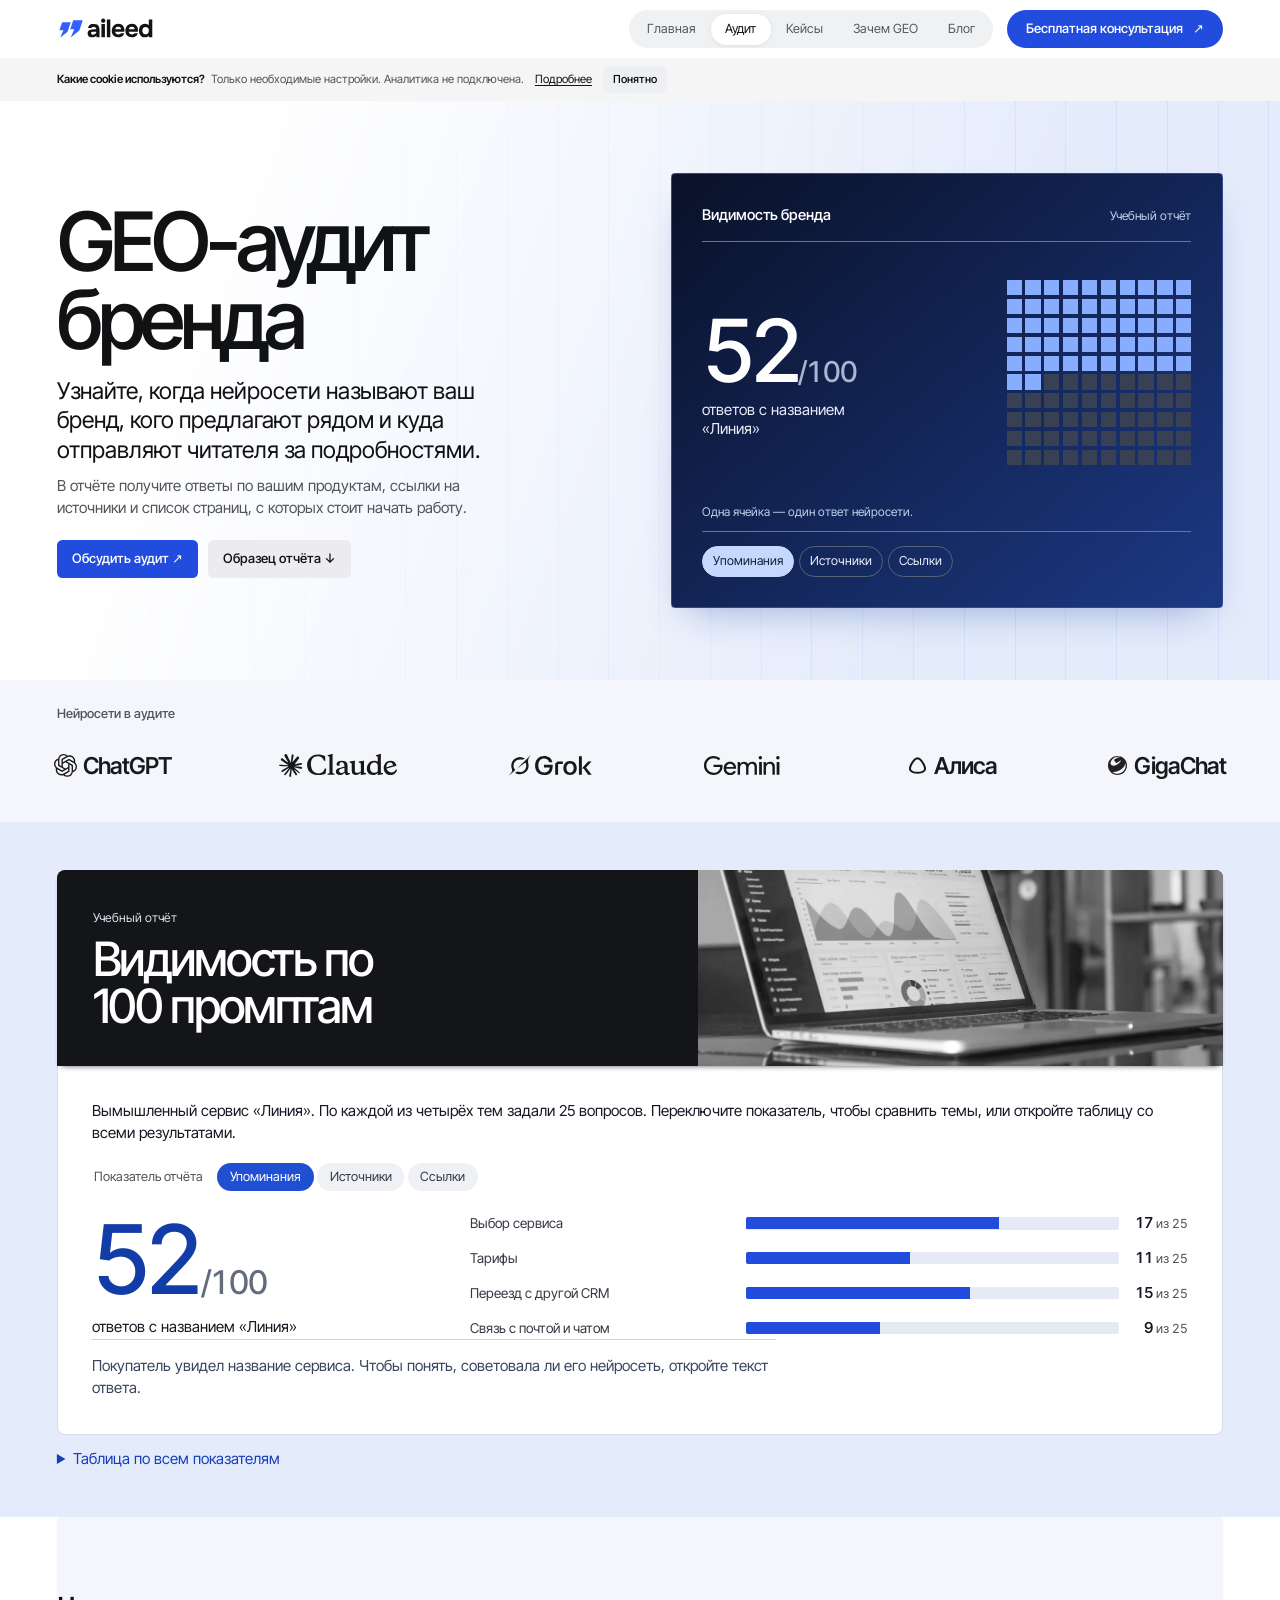
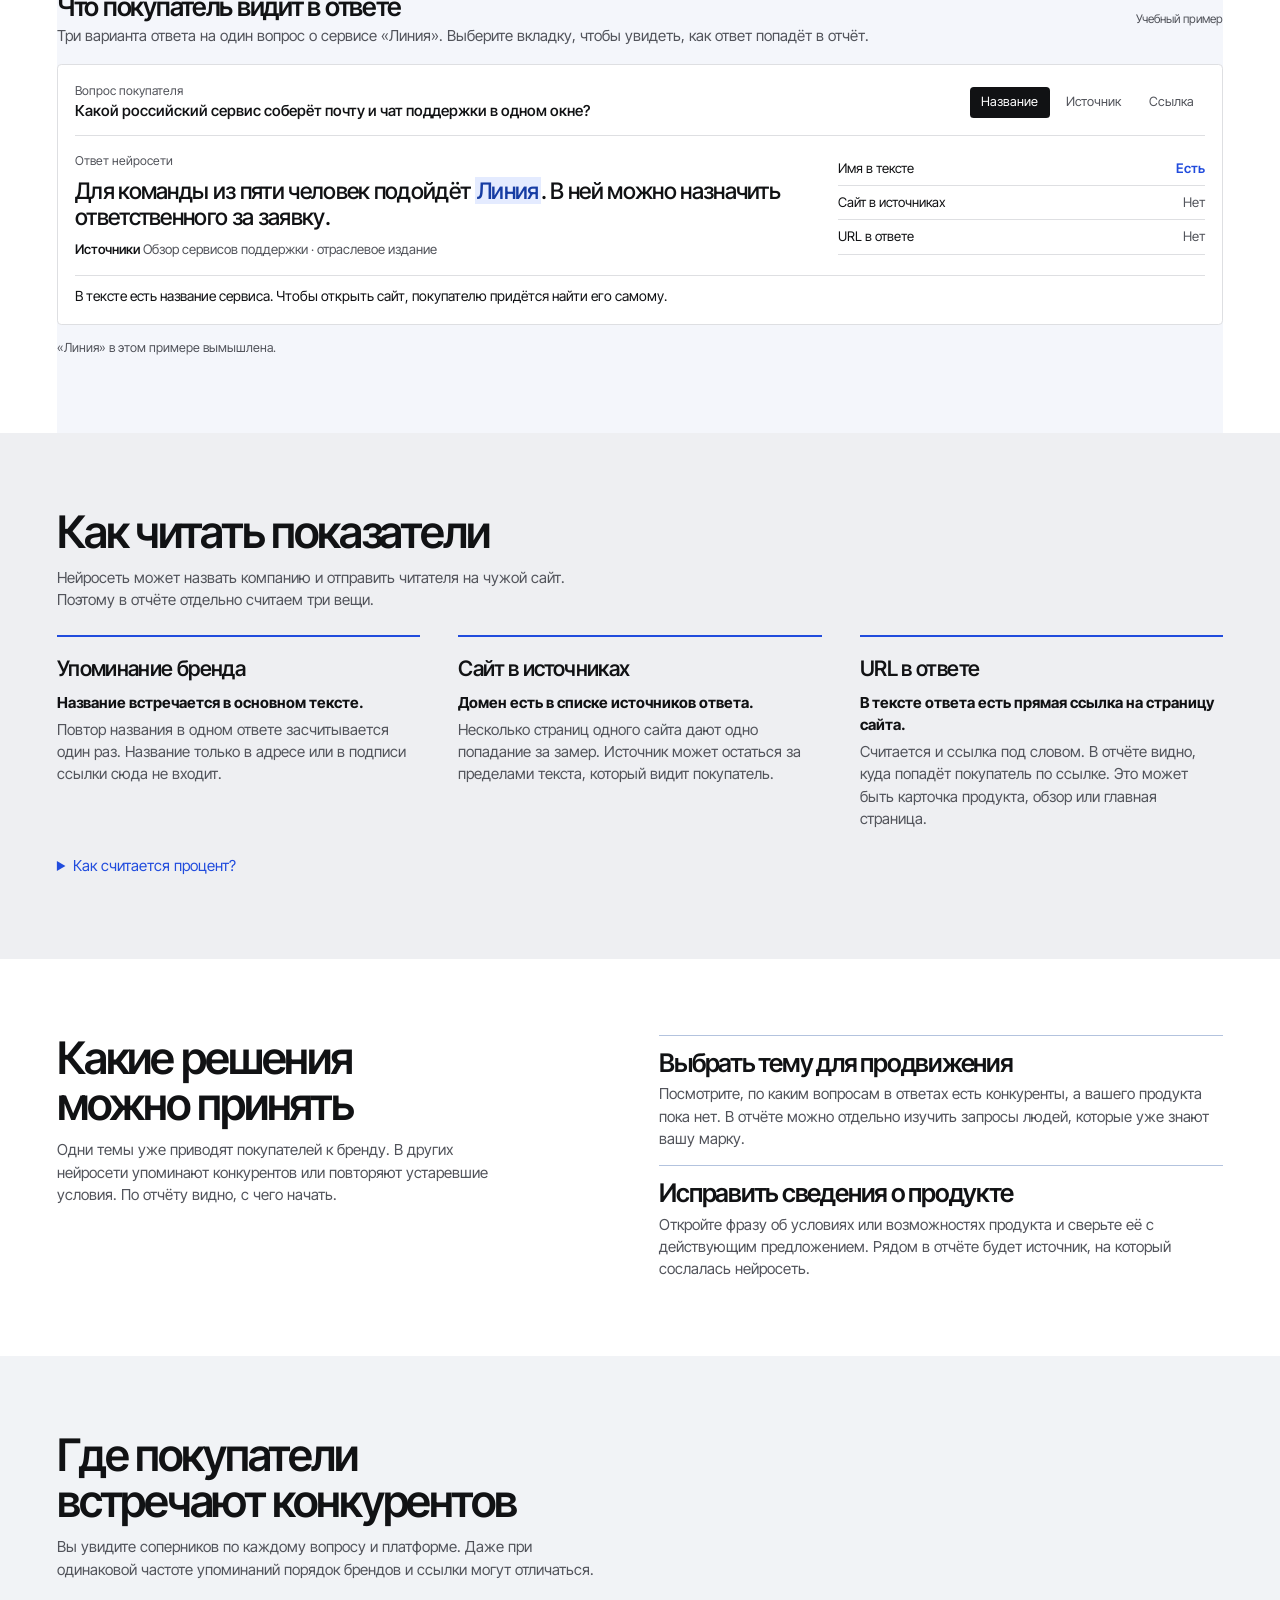
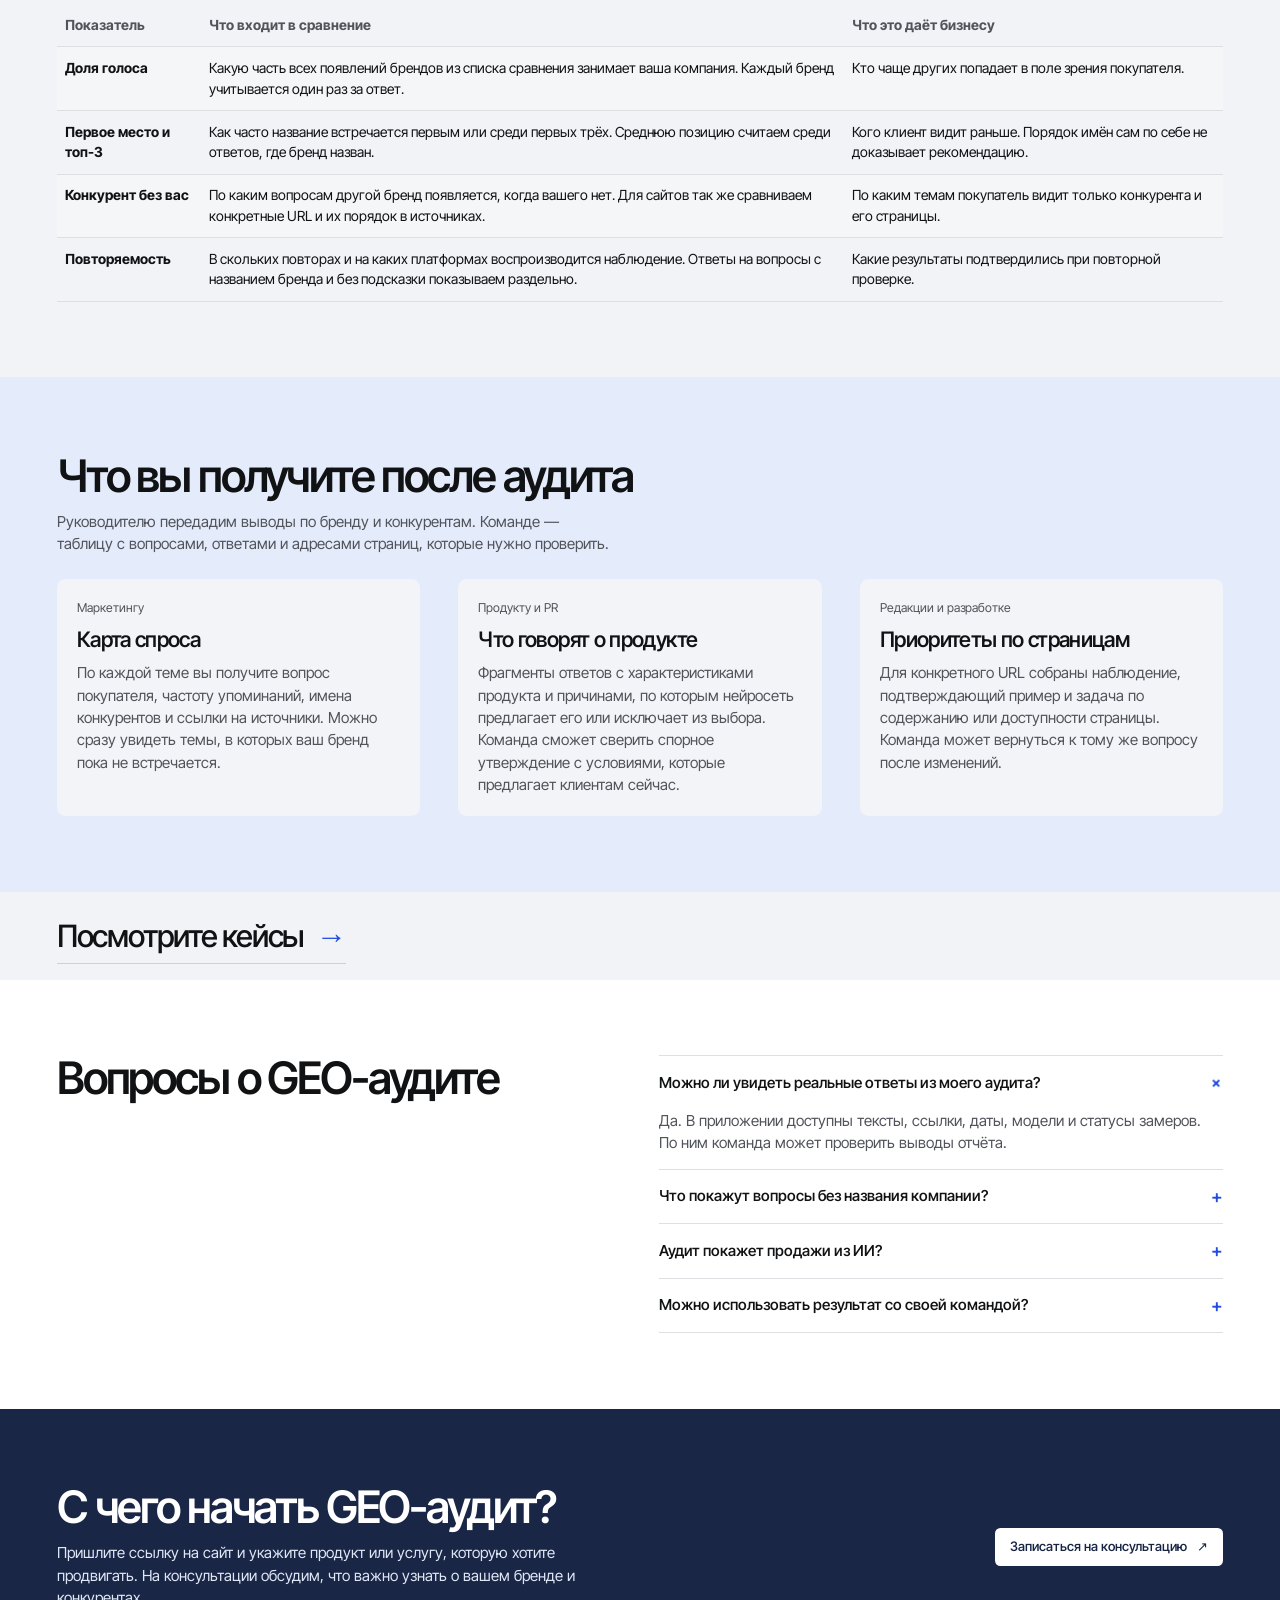
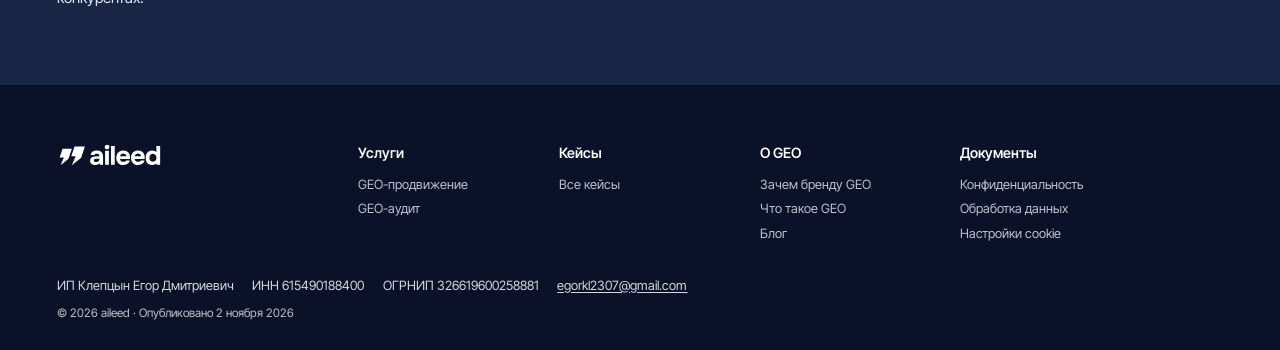
==== commit f3b51b15: "feat(site): Redesign the GEO agency website Put documented case outcomes next to the offer and show " ====
--- a/audit/index.html
+++ b/audit/index.html
@@ -3,57 +3,58 @@
 <head>
 <meta charset="utf-8">
 <meta name="viewport" content="width=device-width,initial-scale=1">
-<title>Что измеряет GEO-аудит бренда в нейросетях? | aileed</title>
-<meta name="description" content="GEO-аудит бренда в нейросетях. Упоминания, сайт в источниках, URL в ответах, доля голоса и место среди конкурентов. Посмотрите пример и состав отчёта.">
+<title>GEO-аудит бренда в нейросетях | aileed</title>
+<meta name="description" content="Проверим видимость бренда в ответах нейросетей, сравним с конкурентами и покажем, куда ведут ссылки. Посмотрите состав и интерактивный пример GEO-аудита.">
 <meta name="author" content="aileed">
 <meta name="datePublished" content="2026-11-02">
-<meta name="dateModified" content="2026-11-24">
+<meta name="dateModified" content="2026-11-26">
 <meta name="robots" content="index,follow,max-image-preview:large">
 <meta name="theme-color" content="#101113">
 <link rel="canonical" href="https://egi411.github.io/geo-audit/audit/">
 <link rel="describedby" type="text/plain" href="https://egi411.github.io/geo-audit/llms.txt">
-<meta property="og:title" content="Что измеряет GEO-аудит бренда в нейросетях? | aileed">
-<meta property="og:description" content="GEO-аудит бренда в нейросетях. Упоминания, сайт в источниках, URL в ответах, доля голоса и место среди конкурентов. Посмотрите пример и состав отчёта.">
+<meta property="og:title" content="GEO-аудит бренда в нейросетях | aileed">
+<meta property="og:description" content="Проверим видимость бренда в ответах нейросетей, сравним с конкурентами и покажем, куда ведут ссылки. Посмотрите состав и интерактивный пример GEO-аудита.">
 <meta property="og:url" content="https://egi411.github.io/geo-audit/audit/">
 <meta property="og:site_name" content="aileed">
 <meta property="og:locale" content="ru_RU">
 <meta property="og:type" content="website">
-<meta property="og:image" content="https://egi411.github.io/geo-audit/assets/social-audit.png?v=81ad0de76533">
+<meta property="og:image" content="https://egi411.github.io/geo-audit/assets/social-audit.png?v=4436580a47c6">
+<meta property="og:image:width" content="1200">
+<meta property="og:image:height" content="630">
+<meta property="og:image:alt" content="GEO-аудит бренда">
 <meta name="twitter:card" content="summary_large_image">
 <link rel="icon" type="image/svg+xml" href="../assets/mark.svg?v=1570c9bbff2b">
-<link rel="stylesheet" href="../assets/paper.css?v=337f6189140d">
-<link rel="stylesheet" href="../assets/interior.css?v=ffcc51eda601">
-<link rel="stylesheet" href="../assets/audit.css?v=e43256ae7427">
-<script type="application/ld+json">{"@context": "https://schema.org", "@type": "Organization", "@id": "https://egi411.github.io/geo-audit/#org", "name": "aileed", "legalName": "ИП КЛЕПЦЫН ЕГОР ДМИТРИЕВИЧ", "taxID": "615490188400", "email": "egorkl2307@gmail.com", "identifier": {"@type": "PropertyValue", "propertyID": "ОГРНИП", "value": "326619600258881"}, "url": "https://egi411.github.io/geo-audit/", "logo": "https://egi411.github.io/geo-audit/assets/aileed-logo.svg?v=c0b8e38cba22"}</script>
-<script type="application/ld+json">{"@context": "https://schema.org", "@type": "WebSite", "@id": "https://egi411.github.io/geo-audit/#website", "name": "aileed", "url": "https://egi411.github.io/geo-audit/"}</script>
-<script type="application/ld+json">{"@context": "https://schema.org", "@type": "WebPage", "@id": "https://egi411.github.io/geo-audit/audit/#page", "url": "https://egi411.github.io/geo-audit/audit/", "name": "Что измеряет GEO-аудит бренда в нейросетях? | aileed", "description": "GEO-аудит бренда в нейросетях. Упоминания, сайт в источниках, URL в ответах, доля голоса и место среди конкурентов. Посмотрите пример и состав отчёта.", "inLanguage": "ru-RU", "author": {"@id": "https://egi411.github.io/geo-audit/#org"}, "publisher": {"@id": "https://egi411.github.io/geo-audit/#org"}, "datePublished": "2026-11-02", "dateModified": "2026-11-24", "isPartOf": {"@id": "https://egi411.github.io/geo-audit/#website"}}</script>
-<script type="application/ld+json">{"@context": "https://schema.org", "@type": "Service", "name": "GEO-аудит", "provider": {"@id": "https://egi411.github.io/geo-audit/#org"}, "url": "https://egi411.github.io/geo-audit/audit/", "description": "GEO-аудит бренда в нейросетях. Упоминания, сайт в источниках, URL в ответах, доля голоса и место среди конкурентов. Посмотрите пример и состав отчёта."}</script>
+<link rel="stylesheet" href="../assets/paper.css?v=c9712f9f808a">
+<link rel="stylesheet" href="../assets/interior.css?v=c2180ca25694">
+<link rel="stylesheet" href="../assets/audit.css?v=d6621b496a76">
+<script type="application/ld+json">{"@context": "https://schema.org", "@type": "Organization", "@id": "https://egi411.github.io/geo-audit/#org", "name": "aileed", "description": "Агентство GEO-продвижения и аудита видимости брендов в нейросетях.", "legalName": "ИП КЛЕПЦЫН ЕГОР ДМИТРИЕВИЧ", "taxID": "615490188400", "email": "egorkl2307@gmail.com", "identifier": {"@type": "PropertyValue", "propertyID": "ОГРНИП", "value": "326619600258881"}, "url": "https://egi411.github.io/geo-audit/", "logo": "https://egi411.github.io/geo-audit/assets/aileed-logo.svg?v=c0b8e38cba22"}</script>
+<script type="application/ld+json">{"@context": "https://schema.org", "@type": "WebSite", "@id": "https://egi411.github.io/geo-audit/#website", "name": "aileed", "url": "https://egi411.github.io/geo-audit/", "inLanguage": "ru-RU", "publisher": {"@id": "https://egi411.github.io/geo-audit/#org"}}</script>
+<script type="application/ld+json">{"@context": "https://schema.org", "@type": "WebPage", "@id": "https://egi411.github.io/geo-audit/audit/#page", "url": "https://egi411.github.io/geo-audit/audit/", "name": "GEO-аудит бренда в нейросетях | aileed", "description": "Проверим видимость бренда в ответах нейросетей, сравним с конкурентами и покажем, куда ведут ссылки. Посмотрите состав и интерактивный пример GEO-аудита.", "inLanguage": "ru-RU", "author": {"@id": "https://egi411.github.io/geo-audit/#org"}, "publisher": {"@id": "https://egi411.github.io/geo-audit/#org"}, "datePublished": "2026-11-02", "dateModified": "2026-11-26", "isPartOf": {"@id": "https://egi411.github.io/geo-audit/#website"}, "mainEntity": {"@id": "https://egi411.github.io/geo-audit/audit/#service"}}</script>
+<script type="application/ld+json">{"@context": "https://schema.org", "@type": "Service", "@id": "https://egi411.github.io/geo-audit/audit/#service", "name": "GEO-аудит бренда", "provider": {"@id": "https://egi411.github.io/geo-audit/#org"}, "areaServed": {"@type": "Country", "name": "Россия"}, "url": "https://egi411.github.io/geo-audit/audit/", "description": "Проверим видимость бренда в ответах нейросетей, сравним с конкурентами и покажем, куда ведут ссылки. Посмотрите состав и интерактивный пример GEO-аудита."}</script>
 <script type="application/ld+json">{"@context": "https://schema.org", "@type": "FAQPage", "@id": "https://egi411.github.io/geo-audit/audit/#faq", "isPartOf": {"@id": "https://egi411.github.io/geo-audit/audit/#page"}, "mainEntity": [{"@type": "Question", "name": "Можно ли увидеть реальные ответы из моего аудита?", "acceptedAnswer": {"@type": "Answer", "text": "Да. В приложении доступны тексты, ссылки, даты, модели и статусы замеров. По ним команда может проверить выводы отчёта."}}, {"@type": "Question", "name": "Что покажут вопросы без названия компании?", "acceptedAnswer": {"@type": "Answer", "text": "В каких ситуациях ИИ назвал бренд без подсказки. Вопросы с названием мы разбираем отдельно. По ним видно, как ИИ описывает уже известную покупателю компанию."}}, {"@type": "Question", "name": "Аудит покажет продажи из ИИ?", "acceptedAnswer": {"@type": "Answer", "text": "Для выводов о продажах нужны данные аналитики и CRM. Аудит показывает содержание ответов, упоминания и ссылки в пределах исследованной выборки."}}, {"@type": "Question", "name": "Можно использовать результат со своей командой?", "acceptedAnswer": {"@type": "Answer", "text": "Да. Таблица связывает наблюдения с вопросами и страницами. Редакция или разработчики могут взять задачи в работу."}}]}</script>
-<script type="application/ld+json">{"@context": "https://schema.org", "@type": "BreadcrumbList", "itemListElement": [{"@type": "ListItem", "position": 1, "name": "aileed", "item": "https://egi411.github.io/geo-audit/"}, {"@type": "ListItem", "position": 2, "name": "Что измеряет GEO-аудит бренда в нейросетях?", "item": "https://egi411.github.io/geo-audit/audit/"}]}</script>
-<script src="../assets/site.js?v=ef6199208ed0" defer>
+<script type="application/ld+json">{"@context": "https://schema.org", "@type": "BreadcrumbList", "itemListElement": [{"@type": "ListItem", "position": 1, "name": "aileed", "item": "https://egi411.github.io/geo-audit/"}, {"@type": "ListItem", "position": 2, "name": "GEO-аудит бренда в нейросетях", "item": "https://egi411.github.io/geo-audit/audit/"}]}</script>
+<script src="../assets/site.js?v=fdec0477e495" defer>
 </script>
 <script src="../assets/privacy.js?v=5a8c73a1b54d" defer>
 </script>
-<script src="../assets/dashboard.js?v=43ffc095fcd3" defer>
-</script>
-<script src="../assets/audit-reveal.js?v=2edda4f47377" defer>
+<script src="../assets/audit-reveal.js?v=35d566965aeb" defer>
 </script>
 </head>
 <body class="paper-site" itemscope itemtype="https://schema.org/WebPage" itemid="https://egi411.github.io/geo-audit/audit/#page">
 <a class="skip" href="#main">К содержанию</a>
 <header class="site-header">
 <div class="wrap nav">
- <a class="logo" href="../index.html" aria-label="aileed — главная">
+ <a class="logo" href="../" aria-label="aileed — главная">
 <img class="wordmark-logo" src="../assets/aileed-logo.svg?v=c0b8e38cba22" width="170" height="46" alt="aileed">
 </a>
  <nav class="nav-links" id="navigation" aria-label="Основная навигация">
-<a href="../index.html">Главная</a>
+<a href="../">Главная</a>
 <a href="../audit/" aria-current="page">Аудит</a>
 <a href="../cases/">Кейсы</a>
 <a href="../why-geo/">Зачем GEO</a>
 <a href="../blog/">Блог</a>
 </nav>
- <a class="btn nav-cta" href="mailto:egorkl2307@gmail.com?subject=Заявка%20на%20бесплатную%20консультацию&amp;body=Здравствуйте!%20Хочу%20записаться%20на%20бесплатную%20консультацию." data-open-brief>
+ <a class="btn nav-cta" href="mailto:egorkl2307@gmail.com?subject=%D0%97%D0%B0%D1%8F%D0%B2%D0%BA%D0%B0%20%D0%BD%D0%B0%20%D0%B1%D0%B5%D1%81%D0%BF%D0%BB%D0%B0%D1%82%D0%BD%D1%83%D1%8E%20%D0%BA%D0%BE%D0%BD%D1%81%D1%83%D0%BB%D1%8C%D1%82%D0%B0%D1%86%D0%B8%D1%8E&amp;body=%D0%97%D0%B4%D1%80%D0%B0%D0%B2%D1%81%D1%82%D0%B2%D1%83%D0%B9%D1%82%D0%B5%21%20%D0%A5%D0%BE%D1%87%D1%83%20%D0%B7%D0%B0%D0%BF%D0%B8%D1%81%D0%B0%D1%82%D1%8C%D1%81%D1%8F%20%D0%BD%D0%B0%20%D0%B1%D0%B5%D1%81%D0%BF%D0%BB%D0%B0%D1%82%D0%BD%D1%83%D1%8E%20%D0%BA%D0%BE%D0%BD%D1%81%D1%83%D0%BB%D1%8C%D1%82%D0%B0%D1%86%D0%B8%D1%8E.%0A%0A%D0%A1%D0%B0%D0%B9%D1%82%3A%20%0A%D0%9F%D1%80%D0%BE%D0%B4%D1%83%D0%BA%D1%82%20%D0%B8%D0%BB%D0%B8%20%D1%83%D1%81%D0%BB%D1%83%D0%B3%D0%B0%20%D0%B4%D0%BB%D1%8F%20%D0%BF%D1%80%D0%BE%D0%B4%D0%B2%D0%B8%D0%B6%D0%B5%D0%BD%D0%B8%D1%8F%3A%20" data-open-brief>
 <span class="desktop-label">Бесплатная консультация</span>
 <span class="mobile-label">Консультация</span>
 <span aria-hidden="true">↗</span>
@@ -74,74 +75,313 @@
 </aside>
 <main id="main">
 <div class="audit-edition">
+<div class="audit-opening">
 <header class="audit-intro wrap">
+<div class="audit-offer">
 <h1>GEO-аудит бренда</h1>
- <div class="audit-offer">
-<p class="short-answer">Узнайте, что нейросети рассказывают покупателям о вашей компании и кого называют рядом с вами.</p>
- <p>В отчёте покажем, по каким вопросам виден ваш бренд, откуда нейросети берут сведения и какие страницы стоит обновить в первую очередь.</p>
+ <p class="short-answer">Узнайте, когда нейросети называют ваш бренд, кого предлагают рядом и куда отправляют читателя за подробностями.</p>
+ <p>В отчёте получите ответы по вашим продуктам, ссылки на источники и список страниц, с которых стоит начать работу.</p>
  <div class="actions">
-<a class="btn primary" href="mailto:egorkl2307@gmail.com?subject=Заявка%20на%20бесплатную%20консультацию&amp;body=Здравствуйте!%20Хочу%20записаться%20на%20бесплатную%20консультацию." data-open-brief>Обсудить аудит ↗</a>
- <a class="text-link" href="#observations">Посмотреть образец отчёта ↓</a>
-</div>
-</div>
+<a class="btn primary" href="mailto:egorkl2307@gmail.com?subject=%D0%97%D0%B0%D1%8F%D0%B2%D0%BA%D0%B0%20%D0%BD%D0%B0%20%D0%B1%D0%B5%D1%81%D0%BF%D0%BB%D0%B0%D1%82%D0%BD%D1%83%D1%8E%20%D0%BA%D0%BE%D0%BD%D1%81%D1%83%D0%BB%D1%8C%D1%82%D0%B0%D1%86%D0%B8%D1%8E&amp;body=%D0%97%D0%B4%D1%80%D0%B0%D0%B2%D1%81%D1%82%D0%B2%D1%83%D0%B9%D1%82%D0%B5%21%20%D0%A5%D0%BE%D1%87%D1%83%20%D0%B7%D0%B0%D0%BF%D0%B8%D1%81%D0%B0%D1%82%D1%8C%D1%81%D1%8F%20%D0%BD%D0%B0%20%D0%B1%D0%B5%D1%81%D0%BF%D0%BB%D0%B0%D1%82%D0%BD%D1%83%D1%8E%20%D0%BA%D0%BE%D0%BD%D1%81%D1%83%D0%BB%D1%8C%D1%82%D0%B0%D1%86%D0%B8%D1%8E.%0A%0A%D0%A1%D0%B0%D0%B9%D1%82%3A%20%0A%D0%9F%D1%80%D0%BE%D0%B4%D1%83%D0%BA%D1%82%20%D0%B8%D0%BB%D0%B8%20%D1%83%D1%81%D0%BB%D1%83%D0%B3%D0%B0%20%D0%B4%D0%BB%D1%8F%20%D0%BF%D1%80%D0%BE%D0%B4%D0%B2%D0%B8%D0%B6%D0%B5%D0%BD%D0%B8%D1%8F%3A%20" data-open-brief>Обсудить аудит ↗</a>
+ <a class="text-link" href="#observations">Образец отчёта ↓</a>
+</div>
+</div>
+<div class="audit-preview" aria-label="Фрагмент учебного отчёта">
+    <div class="preview-meta">
+<b>Видимость бренда</b>
+<span>Учебный отчёт</span>
+</div>
+    <div class="preview-body">
+<div class="preview-readings">
+<div class="preview-reading reading-name">
+<strong>52<small>/100</small>
+</strong>
+<p>ответов с названием «Линия»</p>
+</div>
+<div class="preview-reading reading-source">
+<strong>36<small>/100</small>
+</strong>
+<p>ответов с сайтом в источниках</p>
+</div>
+<div class="preview-reading reading-link">
+<strong>19<small>/100</small>
+</strong>
+<p>ответов с прямой ссылкой в тексте</p>
+</div>
+</div>
+<div class="preview-grid" aria-hidden="true">
+<i class="name source link">
+</i>
+<i class="name source link">
+</i>
+<i class="name source link">
+</i>
+<i class="name source link">
+</i>
+<i class="name source link">
+</i>
+<i class="name source link">
+</i>
+<i class="name source link">
+</i>
+<i class="name source link">
+</i>
+<i class="name source link">
+</i>
+<i class="name source link">
+</i>
+<i class="name source link">
+</i>
+<i class="name source link">
+</i>
+<i class="name source link">
+</i>
+<i class="name source link">
+</i>
+<i class="name source link">
+</i>
+<i class="name source link">
+</i>
+<i class="name source link">
+</i>
+<i class="name source link">
+</i>
+<i class="name source link">
+</i>
+<i class="name source">
+</i>
+<i class="name source">
+</i>
+<i class="name source">
+</i>
+<i class="name source">
+</i>
+<i class="name source">
+</i>
+<i class="name source">
+</i>
+<i class="name source">
+</i>
+<i class="name source">
+</i>
+<i class="name source">
+</i>
+<i class="name source">
+</i>
+<i class="name source">
+</i>
+<i class="name source">
+</i>
+<i class="name source">
+</i>
+<i class="name source">
+</i>
+<i class="name source">
+</i>
+<i class="name source">
+</i>
+<i class="name source">
+</i>
+<i class="name">
+</i>
+<i class="name">
+</i>
+<i class="name">
+</i>
+<i class="name">
+</i>
+<i class="name">
+</i>
+<i class="name">
+</i>
+<i class="name">
+</i>
+<i class="name">
+</i>
+<i class="name">
+</i>
+<i class="name">
+</i>
+<i class="name">
+</i>
+<i class="name">
+</i>
+<i class="name">
+</i>
+<i class="name">
+</i>
+<i class="name">
+</i>
+<i class="name">
+</i>
+<i class="">
+</i>
+<i class="">
+</i>
+<i class="">
+</i>
+<i class="">
+</i>
+<i class="">
+</i>
+<i class="">
+</i>
+<i class="">
+</i>
+<i class="">
+</i>
+<i class="">
+</i>
+<i class="">
+</i>
+<i class="">
+</i>
+<i class="">
+</i>
+<i class="">
+</i>
+<i class="">
+</i>
+<i class="">
+</i>
+<i class="">
+</i>
+<i class="">
+</i>
+<i class="">
+</i>
+<i class="">
+</i>
+<i class="">
+</i>
+<i class="">
+</i>
+<i class="">
+</i>
+<i class="">
+</i>
+<i class="">
+</i>
+<i class="">
+</i>
+<i class="">
+</i>
+<i class="">
+</i>
+<i class="">
+</i>
+<i class="">
+</i>
+<i class="">
+</i>
+<i class="">
+</i>
+<i class="">
+</i>
+<i class="">
+</i>
+<i class="">
+</i>
+<i class="">
+</i>
+<i class="">
+</i>
+<i class="">
+</i>
+<i class="">
+</i>
+<i class="">
+</i>
+<i class="">
+</i>
+<i class="">
+</i>
+<i class="">
+</i>
+<i class="">
+</i>
+<i class="">
+</i>
+<i class="">
+</i>
+<i class="">
+</i>
+<i class="">
+</i>
+<i class="">
+</i>
+</div>
+</div>
+    <p class="preview-key">Одна ячейка — один ответ нейросети.</p>
+    <fieldset class="preview-select">
+<legend>Показатель учебной выборки</legend>
+<label>
+<input type="radio" name="preview-metric" value="name" checked>
+<span>Упоминания</span>
+</label>
+<label>
+<input type="radio" name="preview-metric" value="source">
+<span>Источники</span>
+</label>
+<label>
+<input type="radio" name="preview-metric" value="link">
+<span>Ссылки</span>
+</label>
+</fieldset>
+    </div>
 </header>
+</div>
 <section class="model-ribbon" id="neural-networks" aria-labelledby="audit-models-title">
- <div class="wrap model-ribbon-layout">
+ <div class="wrap">
 <h2 id="audit-models-title">Нейросети в аудите</h2>
+</div>
  <div class="model-ribbon-window" role="group" aria-labelledby="audit-models-title" tabindex="0">
  <ul role="list">
 <li>
-<img src="../assets/brands/chatgpt.svg?v=f3b4a78ed08d" alt="ChatGPT" width="24" height="24">
+<img src="../assets/brands/chatgpt.svg?v=f3b4a78ed08d" alt="ChatGPT" width="24" height="24" style="--mark-width:24">
 <span aria-hidden="true">ChatGPT</span>
 </li>
 <li>
-<img src="../assets/brands/claude.svg?v=a3101f3047a1" alt="Claude" width="24" height="24">
-<span aria-hidden="true">Claude</span>
-</li>
-<li>
-<img src="../assets/brands/grok.svg?v=9175fc90c226" alt="Grok" width="24" height="24">
-<span aria-hidden="true">Grok</span>
-</li>
-<li>
-<img src="../assets/brands/gemini.svg?v=63b9297958cc" alt="Gemini" width="24" height="24">
-<span aria-hidden="true">Gemini</span>
-</li>
-<li>
-<img src="../assets/brands/alice-mono.svg?v=174bbf894f97" alt="Алиса" width="24" height="24">
+<img src="../assets/brands/claude-lockup.svg?v=81609586ce91" alt="Claude" width="124" height="24" style="--mark-width:124">
+</li>
+<li>
+<img src="../assets/brands/grok-lockup.svg?v=d028edd063a3" alt="Grok" width="89" height="24" style="--mark-width:89">
+</li>
+<li>
+<img src="../assets/brands/gemini-text.svg?v=d0d96b1c6def" alt="Gemini" width="98" height="24" style="--mark-width:98">
+</li>
+<li>
+<img src="../assets/brands/alice-mono.svg?v=174bbf894f97" alt="Алиса" width="24" height="24" style="--mark-width:24">
 <span aria-hidden="true">Алиса</span>
 </li>
 <li>
-<img src="../assets/brands/gigachat.svg?v=00d995d3e32e" alt="GigaChat" width="24" height="24">
+<img src="../assets/brands/gigachat.svg?v=00d995d3e32e" alt="GigaChat" width="24" height="24" style="--mark-width:24">
 <span aria-hidden="true">GigaChat</span>
 </li>
 </ul>
 <ul aria-hidden="true">
 <li>
-<img src="../assets/brands/chatgpt.svg?v=f3b4a78ed08d" alt="ChatGPT" width="24" height="24">
+<img src="../assets/brands/chatgpt.svg?v=f3b4a78ed08d" alt="ChatGPT" width="24" height="24" style="--mark-width:24">
 <span aria-hidden="true">ChatGPT</span>
 </li>
 <li>
-<img src="../assets/brands/claude.svg?v=a3101f3047a1" alt="Claude" width="24" height="24">
-<span aria-hidden="true">Claude</span>
-</li>
-<li>
-<img src="../assets/brands/grok.svg?v=9175fc90c226" alt="Grok" width="24" height="24">
-<span aria-hidden="true">Grok</span>
-</li>
-<li>
-<img src="../assets/brands/gemini.svg?v=63b9297958cc" alt="Gemini" width="24" height="24">
-<span aria-hidden="true">Gemini</span>
-</li>
-<li>
-<img src="../assets/brands/alice-mono.svg?v=174bbf894f97" alt="Алиса" width="24" height="24">
+<img src="../assets/brands/claude-lockup.svg?v=81609586ce91" alt="Claude" width="124" height="24" style="--mark-width:124">
+</li>
+<li>
+<img src="../assets/brands/grok-lockup.svg?v=d028edd063a3" alt="Grok" width="89" height="24" style="--mark-width:89">
+</li>
+<li>
+<img src="../assets/brands/gemini-text.svg?v=d0d96b1c6def" alt="Gemini" width="98" height="24" style="--mark-width:98">
+</li>
+<li>
+<img src="../assets/brands/alice-mono.svg?v=174bbf894f97" alt="Алиса" width="24" height="24" style="--mark-width:24">
 <span aria-hidden="true">Алиса</span>
 </li>
 <li>
-<img src="../assets/brands/gigachat.svg?v=00d995d3e32e" alt="GigaChat" width="24" height="24">
+<img src="../assets/brands/gigachat.svg?v=00d995d3e32e" alt="GigaChat" width="24" height="24" style="--mark-width:24">
 <span aria-hidden="true">GigaChat</span>
 </li>
 </ul>
-</div>
 </div>
 </section>
 <section class="audit-report wrap" id="observations" aria-labelledby="audit-report-title">
@@ -155,7 +395,7 @@
 </header>
         <div class="report-pocket">
 <div class="scoreboard">
-        <p class="report-context">Как часто нейросеть называет сервис «Линия» и даёт ссылку на его сайт? В этой учебной выборке четыре темы по 25 вопросов. Сервис вымышлен.</p>
+        <p class="report-context">Вымышленный сервис «Линия». По каждой из четырёх тем задали 25 вопросов. Переключите показатель, чтобы сравнить темы, или откройте таблицу со всеми результатами.</p>
         <fieldset class="score-tabs">
 <legend>Показатель отчёта</legend>
 <label>
@@ -221,7 +461,7 @@
             <div class="score-total">
 <strong>36<small>/100</small>
 </strong>
-<p>ответов со ссылкой в источниках</p>
+<p>ответов с сайтом в источниках</p>
 </div>
             <ol aria-label="Источники по темам">
 <li>
@@ -369,28 +609,10 @@
 </div>
         </details>
 </section>
-<section class="edition audit-focus">
-<div class="wrap" id="audit-value">
-<header>
-<h2>Что аудит даст вашему бизнесу</h2>
- <p>Отчёт показывает, по каким запросам покупатель встречает вашу компанию и что именно узнаёт о ней. Эти выводы помогают выбрать темы для продвижения и исправить ошибки в описании продукта.</p>
-</header>
- <div class="audit-lenses">
-<article>
-<h3>Положение среди конкурентов</h3>
-<p>По каким темам вас видят рядом с другими компаниями? Где нейросети называют только конкурента? Отчёт показывает разницу по продуктам и отделяет поиск решения от вопросов об уже знакомом бренде.</p>
-</article>
- <article>
-<h3>Образ бренда</h3>
-<p>Какие достоинства, недостатки и условия описывают нейросети? Сверяем эти утверждения с вашим предложением. Вы увидите, где сведения расходятся и к какому источнику отсылает ответ.</p>
-</article>
-</div>
-</div>
-</section>
 <section class="answer-lab wrap" id="sample">
  <header class="console-title">
 <div>
-<h2>Что видно в одном ответе?</h2>
+<h2>Что покупатель видит в ответе</h2>
  <p class="short-answer">Три варианта ответа на один вопрос о сервисе «Линия». Выберите вкладку, чтобы увидеть, как ответ попадёт в отчёт.</p>
 </div>
  <span class="demo-label">Учебный пример</span>
@@ -500,8 +722,8 @@
 <section class="edition measurement-notes">
 <div class="wrap" id="results">
 <header class="edition-head">
-<h2>Что считается попаданием в отчёт?</h2>
-<p class="short-answer">Для каждого ответа отдельно отмечаем название в тексте, сайт в списке источников и ссылку внутри ответа.</p>
+<h2>Как читать показатели</h2>
+<p class="short-answer">Нейросеть может назвать компанию и отправить читателя на чужой сайт. Поэтому в отчёте отдельно считаем три вещи.</p>
 </header>
 <dl class="measurement-index">
 <div>
@@ -532,10 +754,28 @@
 </details>
 </div>
 </section>
+<section class="edition audit-focus">
+<div class="wrap" id="audit-value">
+<header>
+<h2>Какие решения можно принять</h2>
+ <p>Одни темы уже приводят покупателей к бренду. В других нейросети упоминают конкурентов или повторяют устаревшие условия. По отчёту видно, с чего начать.</p>
+</header>
+ <div class="audit-lenses">
+<article>
+<h3>Выбрать тему для продвижения</h3>
+<p>Посмотрите, по каким вопросам в ответах есть конкуренты, а вашего продукта пока нет. В отчёте можно отдельно изучить запросы людей, которые уже знают вашу марку.</p>
+</article>
+ <article>
+<h3>Исправить сведения о продукте</h3>
+<p>Откройте фразу об условиях или возможностях продукта и сверьте её с действующим предложением. Рядом в отчёте будет источник, на который сослалась нейросеть.</p>
+</article>
+</div>
+</div>
+</section>
 <section class="edition rival-sheet">
 <div class="wrap" id="competitors">
 <header class="edition-head">
-<h2>В чём вас опережают конкуренты?</h2>
+<h2>Где покупатели встречают конкурентов</h2>
 <p class="short-answer">Вы увидите соперников по каждому вопросу и платформе. Даже при одинаковой частоте упоминаний порядок брендов и ссылки могут отличаться.</p>
 </header>
 <table class="rival-table">
@@ -574,8 +814,8 @@
 <section class="edition report-delivery">
 <div class="wrap" id="report">
 <header class="edition-head">
-<h2>Что команда получит на руки?</h2>
-<p class="short-answer">Вы получите отчёт для руководителя и рабочую таблицу для команды. У каждого вывода есть исходный ответ, у каждой задачи — страница, с которой можно начать.</p>
+<h2>Что вы получите после аудита</h2>
+<p class="short-answer">Руководителю передадим выводы по бренду и конкурентам. Команде — таблицу с вопросами, ответами и адресами страниц, которые нужно проверить.</p>
 </header>
 <div class="delivery-list">
 <div>
@@ -637,9 +877,9 @@
 <div class="wrap" id="brief">
 <header class="edition-head">
 <h2>С чего начать GEO-аудит?</h2>
-<p class="short-answer">На бесплатной консультации покажем, какие вопросы о вашем продукте уже задают покупатели и где стоит начать продвижение.</p>
+<p class="short-answer">Пришлите ссылку на сайт и укажите продукт или услугу, которую хотите продвигать. На консультации обсудим, что важно узнать о вашем бренде и конкурентах.</p>
 </header>
- <a class="action-pill" href="mailto:egorkl2307@gmail.com?subject=Заявка%20на%20бесплатную%20консультацию&amp;body=Здравствуйте!%20Хочу%20записаться%20на%20бесплатную%20консультацию." data-open-brief>Записаться на консультацию <span aria-hidden="true">↗</span>
+ <a class="action-pill" href="mailto:egorkl2307@gmail.com?subject=%D0%97%D0%B0%D1%8F%D0%B2%D0%BA%D0%B0%20%D0%BD%D0%B0%20%D0%B1%D0%B5%D1%81%D0%BF%D0%BB%D0%B0%D1%82%D0%BD%D1%83%D1%8E%20%D0%BA%D0%BE%D0%BD%D1%81%D1%83%D0%BB%D1%8C%D1%82%D0%B0%D1%86%D0%B8%D1%8E&amp;body=%D0%97%D0%B4%D1%80%D0%B0%D0%B2%D1%81%D1%82%D0%B2%D1%83%D0%B9%D1%82%D0%B5%21%20%D0%A5%D0%BE%D1%87%D1%83%20%D0%B7%D0%B0%D0%BF%D0%B8%D1%81%D0%B0%D1%82%D1%8C%D1%81%D1%8F%20%D0%BD%D0%B0%20%D0%B1%D0%B5%D1%81%D0%BF%D0%BB%D0%B0%D1%82%D0%BD%D1%83%D1%8E%20%D0%BA%D0%BE%D0%BD%D1%81%D1%83%D0%BB%D1%8C%D1%82%D0%B0%D1%86%D0%B8%D1%8E.%0A%0A%D0%A1%D0%B0%D0%B9%D1%82%3A%20%0A%D0%9F%D1%80%D0%BE%D0%B4%D1%83%D0%BA%D1%82%20%D0%B8%D0%BB%D0%B8%20%D1%83%D1%81%D0%BB%D1%83%D0%B3%D0%B0%20%D0%B4%D0%BB%D1%8F%20%D0%BF%D1%80%D0%BE%D0%B4%D0%B2%D0%B8%D0%B6%D0%B5%D0%BD%D0%B8%D1%8F%3A%20" data-open-brief>Записаться на консультацию <span aria-hidden="true">↗</span>
 </a>
 </div>
 </section>
@@ -648,12 +888,12 @@
 <footer class="site-footer">
 <div class="wrap">
 <div class="footer-map">
- <a class="logo" href="../index.html">
+ <a class="logo" href="../">
 <img src="../assets/aileed-logo.svg?v=c0b8e38cba22" width="170" height="46" alt="aileed">
 </a>
  <nav class="footer-group" aria-label="Услуги">
 <strong>Услуги</strong>
-<a href="../index.html">GEO-продвижение</a>
+<a href="../">GEO-продвижение</a>
 <a href="../audit/">GEO-аудит</a>
 </nav>
 <nav class="footer-group" aria-label="Кейсы">
@@ -686,12 +926,12 @@
 <dialog id="brief-dialog" aria-labelledby="brief-title" aria-describedby="consult-intro">
   <div class="dialog-head">
 <button type="button" class="dialog-close" aria-label="Закрыть">×</button>
-    <h2 id="brief-title">Как попасть на бесплатную консультацию?</h2>
-</div>
-  <p id="consult-intro" class="short-answer">Оставьте заявку. Мы свяжемся с вами в ближайшее время и проведём бесплатную консультацию.</p>
-  <a class="btn primary consult-mail" href="mailto:egorkl2307@gmail.com?subject=Заявка%20на%20бесплатную%20консультацию&amp;body=Здравствуйте!%20Хочу%20записаться%20на%20бесплатную%20консультацию.">Оставить заявку по почте <span aria-hidden="true">↗</span>
+    <h2 id="brief-title">Бесплатный разбор бренда</h2>
+</div>
+  <p id="consult-intro" class="short-answer">Пришлите ссылку на сайт и напишите, какой продукт или услугу хотите продвигать. Ответим на письмо и договоримся о консультации.</p>
+  <a class="btn primary consult-mail" href="mailto:egorkl2307@gmail.com?subject=%D0%97%D0%B0%D1%8F%D0%B2%D0%BA%D0%B0%20%D0%BD%D0%B0%20%D0%B1%D0%B5%D1%81%D0%BF%D0%BB%D0%B0%D1%82%D0%BD%D1%83%D1%8E%20%D0%BA%D0%BE%D0%BD%D1%81%D1%83%D0%BB%D1%8C%D1%82%D0%B0%D1%86%D0%B8%D1%8E&amp;body=%D0%97%D0%B4%D1%80%D0%B0%D0%B2%D1%81%D1%82%D0%B2%D1%83%D0%B9%D1%82%D0%B5%21%20%D0%A5%D0%BE%D1%87%D1%83%20%D0%B7%D0%B0%D0%BF%D0%B8%D1%81%D0%B0%D1%82%D1%8C%D1%81%D1%8F%20%D0%BD%D0%B0%20%D0%B1%D0%B5%D1%81%D0%BF%D0%BB%D0%B0%D1%82%D0%BD%D1%83%D1%8E%20%D0%BA%D0%BE%D0%BD%D1%81%D1%83%D0%BB%D1%8C%D1%82%D0%B0%D1%86%D0%B8%D1%8E.%0A%0A%D0%A1%D0%B0%D0%B9%D1%82%3A%20%0A%D0%9F%D1%80%D0%BE%D0%B4%D1%83%D0%BA%D1%82%20%D0%B8%D0%BB%D0%B8%20%D1%83%D1%81%D0%BB%D1%83%D0%B3%D0%B0%20%D0%B4%D0%BB%D1%8F%20%D0%BF%D1%80%D0%BE%D0%B4%D0%B2%D0%B8%D0%B6%D0%B5%D0%BD%D0%B8%D1%8F%3A%20">Открыть готовое письмо <span aria-hidden="true">↗</span>
 </a>
-  <p class="consult-note">Отправьте готовое письмо в почтовом приложении. Можно написать напрямую на <a href="mailto:egorkl2307@gmail.com">egorkl2307@gmail.com</a>.</p>
+  <p class="consult-note">Письмо откроется в вашем почтовом приложении. Можно также написать на <a href="mailto:egorkl2307@gmail.com">egorkl2307@gmail.com</a>.</p>
   <a class="consult-privacy" href="../privacy.html">Как мы используем данные</a>
 </dialog>
 <noscript>
--- a/assets/paper.css
+++ b/assets/paper.css
@@ -4,7 +4,7 @@
   font-weight: 400 800;
   font-display: swap;
   src: url(fonts/inter-tight-cyrillic.woff2) format("woff2");
-  unicode-range: U+0301, U+0400-045F, U+0490-0491, U+04B0-04B1, U+2116;
+  unicode-range: U+301, U+400-45F, U+490-491, U+4B0-4B1, U+2116;
 }
 @font-face {
   font-family: "Inter Tight";
@@ -13,11 +13,10 @@
   font-display: swap;
   src: url(fonts/inter-tight-latin.woff2) format("woff2");
   unicode-range:
-    U+0000-00FF, U+0131, U+0152-0153, U+02BB-02BC, U+02C6, U+02DA, U+02DC,
-    U+0304, U+0308, U+0329, U+2000-206F, U+20AC, U+2122, U+2191, U+2193, U+2212,
-    U+2215, U+FEFF, U+FFFD;
-}
-
+    U+0-FF, U+131, U+152-153, U+2BB-2BC, U+2C6, U+2DA, U+2DC, U+304, U+308,
+    U+329, U+2000-206F, U+20AC, U+2122, U+2191, U+2193, U+2212, U+2215, U+FEFF,
+    U+FFFD;
+}
 /* Phone and tablet track width. Desktop also respects available viewport height.
    The shoulder curves join these compositions at 430–768 and 900–1280.
    Browser magnification can keep this reference width while the layout reflows. */
@@ -49,19 +48,23 @@
   --sub: #52545b;
   --rule: #dedfe2;
   --wash: #f5f5f6;
-  --paper-gray: #eff0f2;
-  --paper-blue: #e7edfa;
+  --paper-gray: #eeeff2;
+  --paper-blue: #e4ebfb;
+  --mist: #f4f6fb;
+  --night: #141b2c;
+  --blue-black: #0a1128;
+  --blue-dark: #183aa8;
+  --blue-light: #b9cbff;
+  --blue-rule: #c6d0e8;
   --graphite: #18191c;
-  --blue: #2457ee;
+  --blue: #214cdd;
   --dark: #101113;
-  --light-blue: #a7bcff;
   --header: 4.1rem;
   --page-width: 82rem;
   --columns: repeat(12, minmax(0, 1fr));
   --halves: repeat(2, minmax(0, 1fr));
   --edge: clamp(1.1rem, 4vw, 4.5rem);
   --gap: clamp(1.3rem, 3vw, 3rem);
-  --section: clamp(2.8rem, 6.5svh, 5rem);
   font-family: "Inter Tight", Arial, sans-serif;
   color: var(--ink);
   background: white;
@@ -80,9 +83,7 @@
   -webkit-font-smoothing: antialiased;
 }
 button,
-input,
-select,
-textarea {
+input {
   font: inherit;
 }
 button,
@@ -100,10 +101,8 @@
 a:focus-visible,
 button:focus-visible,
 input:focus-visible,
-select:focus-visible,
-textarea:focus-visible,
 summary:focus-visible {
-  outline: 3px solid var(--blue);
+  outline: 3px solid Highlight;
   outline-offset: 3px;
 }
 :where(h1, h2, h3, p, figure, blockquote, dl, dd, fieldset) {
@@ -146,9 +145,7 @@
 .a-cookie {
   scroll-margin-top: calc(var(--header) + 1rem);
 }
-.skip,
-.buyer-controls legend,
-.sample-choices legend {
+.skip {
   position: absolute;
   width: 1px;
   height: 1px;
@@ -176,24 +173,10 @@
   background: white;
   box-shadow: 0 2px 12px #0000000e;
 }
-body:has(.home-hero) {
-  background: var(--dark);
-}
-body:has(.home-hero) .site-header {
-  background: var(--dark);
-  color: white;
-}
-body:has(.home-hero) .site-header.is-scrolled,
-body:has(.home-hero) .cookie-banner {
-  background: var(--dark);
-  color: white;
-}
 .nav {
   display: flex;
   align-items: center;
-  justify-content: space-between;
   min-height: var(--header);
-  gap: 1rem;
 }
 .logo {
   display: inline-block;
@@ -204,45 +187,24 @@
   width: 7.4rem;
   height: auto;
 }
-body:has(.home-hero) .site-header .logo img,
 .site-footer .logo img {
   filter: brightness(0) invert(1);
 }
-.nav-links,
-.actions {
+.nav-links {
   display: flex;
   align-items: center;
   flex-wrap: wrap;
-  gap: 1rem;
-}
-.nav-links {
-  gap: 1.7rem;
   font-size: 0.91rem;
 }
 .nav-links a,
 .logo,
-.actions a,
-.btn,
-.action-pill,
-.edition-link,
-.service-tile,
-.shelf-story a,
-.tile-action {
+.btn {
   text-decoration: none;
-}
-.nav-links a {
-  opacity: 0.78;
 }
 .nav-links a:is(:hover, [aria-current]) {
   opacity: 1;
-  text-decoration: underline;
-}
-body:has(.home-hero) .nav-links a:hover {
-  color: white;
 }
 .btn,
-.action-pill,
-.actions .text-link,
 .menu-toggle,
 .cookie-banner button {
   display: inline-flex;
@@ -258,23 +220,19 @@
   line-height: 1.2;
 }
 .btn,
-.menu-toggle,
-.actions .text-link {
+.menu-toggle {
   color: var(--ink);
-  background: #ececef;
-}
-.btn.primary,
-.action-pill {
+  background: var(--paper-gray);
+}
+.btn.primary {
   background: var(--blue);
   color: white;
 }
-.btn.primary:hover,
-.action-pill:hover {
+.btn.primary:hover {
   background: #1743c9;
   color: white;
 }
-.btn:hover,
-.actions .text-link:hover {
+.btn:hover {
   background: #dcdde2;
   color: var(--ink);
 }
@@ -312,443 +270,20 @@
   padding: 0.35rem 0.65rem;
   font-size: 0.78rem;
 }
-.home-hero {
-  color: white;
-  background: var(--dark);
-  padding: clamp(1.8rem, 5.3svh, 4.1rem) 0 clamp(2rem, 4.7svh, 4rem);
-}
-.hero-copy {
-  text-align: center;
-  max-width: 61rem;
-  margin-inline: auto;
-}
-.hero-copy h1 {
-  font-size: clamp(3.4rem, 4.7vw, 4.75rem);
-  line-height: 1;
-  font-weight: 590;
-}
-.hero-copy h1 span {
-  display: block;
-}
-.hero-copy .short-answer {
-  max-width: 52ch;
-  margin: 1rem auto 0;
-  font-size: 1.12rem;
-  line-height: 1.42;
-  color: #cdd0d4;
-}
-.actions {
-  margin-top: 1.35rem;
-  gap: 0.65rem;
-}
-.hero-copy .actions,
-.audit-opening .actions {
-  justify-content: center;
-}
-.home-hero .actions .text-link {
-  background: #282a2f;
-  color: white;
-}
-.home-hero .actions .text-link:hover {
-  background: #36393e;
-}
-
-.buyer-controls,
-.sample-choices {
-  min-width: 0;
-  padding: 0;
-  border: 0;
-}
-
-.buyer-controls input,
-.sample-choices input {
-  position: absolute;
-  opacity: 0;
-  width: 1px;
-  height: 1px;
-}
 label:has(input[type="radio"]:focus-visible) {
   outline: 2px solid var(--blue);
   outline-offset: 2px;
 }
-
-.edition-link,
-.tile-action {
-  display: inline-block;
-  color: var(--blue);
-  font-size: 0.95rem;
-  font-weight: 550;
-}
-
-.edition-link:hover,
-.service-tile:hover .tile-action {
-  text-decoration: underline;
-}
-.edition,
-.reading-edition,
-.journal-opening,
-.document-lead,
-.studio-article-head,
-.inner-hero,
-.audit-opening {
-  padding-block: var(--section);
-}
-.edition-head,
-.figure-intro {
-  max-width: 60rem;
-  margin-bottom: 1.65rem;
-}
-.edition-head h2,
-.figure-intro h2 {
-  max-width: 24ch;
-}
-.short-answer,
-.a-lead {
+.short-answer {
   color: var(--sub);
 }
-.edition-head .short-answer,
-.figure-intro .short-answer,
-.inner-hero .short-answer,
-.document-lead .short-answer,
-.article-lead .short-answer,
-.journal-opening .short-answer,
-.audit-opening .short-answer {
-  margin-top: 0.83rem;
-  max-width: 62ch;
-}
-.edition-link {
-  margin-top: 0.9rem;
-}
-.scenario-view {
-  background: var(--wash);
-  border-radius: 0.45rem;
-  overflow: hidden;
-}
-.buyer-controls,
-.sample-choices {
-  display: flex;
-  flex-wrap: wrap;
-  gap: 0.35rem;
-}
-.buyer-controls {
-  padding: 0.85rem 1rem;
-}
-.buyer-controls label,
-.sample-choices label {
-  position: relative;
-}
-:is(.buyer-controls, .sample-choices) label span {
-  display: block;
-  padding: 0.45rem 0.8rem;
+.question-list p {
   color: var(--sub);
-  border-radius: 0.27rem;
-  font-size: 0.9rem;
-}
-:is(.buyer-controls, .sample-choices) input:checked + span {
-  color: white;
-  background: var(--ink);
-}
-.buyer-example {
-  display: none;
-  grid-template-columns: var(--halves);
-  align-items: center;
-}
-.scenario-view:has([value="b2b"]:checked) [data-buyer="b2b"],
-.scenario-view:has([value="retail"]:checked) [data-buyer="retail"],
-.scenario-view:has([value="saas"]:checked) [data-buyer="saas"] {
-  display: grid;
-}
-.buyer-photo {
-  order: 2;
-}
-.buyer-photo img,
-.investment-spread .scene-image {
-  width: 100%;
-  height: clamp(13rem, 29svh, 23rem);
-  object-fit: cover;
-  filter: grayscale(1);
-}
-.buyer-example figcaption {
-  padding: 1.4rem 2rem;
-  max-width: 38rem;
-}
-.prompt-label,
-.sample-output > span,
-.sample-top > div > span {
-  display: block;
-  color: var(--sub);
-  font-size: 0.86rem;
-}
-.buyer-example blockquote,
-.sample-output blockquote {
-  margin: 0.53rem 0 0.7rem;
-  font-size: clamp(1.45rem, 2.2vw, 2rem);
-  font-weight: 515;
-  letter-spacing: -0.03em;
-  line-height: 1.15;
-}
-.buyer-example p,
-.service-description p,
-.measurement-index p,
-.delivery-list p,
-.question-list p,
-.shelf-words p {
-  color: var(--sub);
-}
-.frequency-edition > .wrap,
-.inner-hero,
-.investment-spread,
-.question-column > .wrap,
-.brief-stage > .wrap,
-.article-lead {
-  display: grid;
-  grid-template-columns: var(--halves);
-  align-items: center;
-  gap: var(--gap);
-}
-
-.frequency-edition .figure-intro,
-.brief-stage .edition-head {
-  margin: 0;
-}
-
-.service-pair {
-  display: grid;
-  grid-template-columns: var(--halves);
-  gap: var(--gap);
-}
-.service-tile {
-  display: flex;
-  flex-direction: column;
-  gap: 1.3rem;
-  align-items: start;
-  border-top: 2px solid var(--ink);
-  padding: 1.3rem 0 0;
-}
-.service-tile:hover {
-  color: var(--ink);
-  border-color: var(--blue);
-}
-.service-description > strong,
-.delivery-list strong,
-.measurement-index dt {
-  font-size: 1.5rem;
-  font-weight: 560;
-  letter-spacing: -0.03em;
-}
-.service-description p,
-.delivery-list p {
-  margin-top: 0.45rem;
-  max-width: 53ch;
-}
-.tile-action {
-  margin-top: auto;
-}
-.dossier-fields {
-  display: flex;
-  flex-wrap: wrap;
-  gap: 0.6rem;
-  margin-top: 0.8rem;
-  font-size: 0.85rem;
-}
-.dossier-fields span {
-  color: var(--sub);
-}
-.dossier-fields b {
-  font-weight: 520;
-}
-.home-hero {
-  background:
-    radial-gradient(ellipse at 85% 22%, #222428 0, transparent 46%), var(--dark);
-}
-
-.inner-hero {
-  padding-block: clamp(3rem, 10svh, 7rem);
-}
-.inner-hero .short-answer {
-  color: var(--ink);
-  margin-top: 0;
-  font-size: 1.35rem;
-}
-.inner-hero .a-lead {
-  margin-top: 0.85rem;
-}
-
-.sample-note {
-  font-size: 0.88rem;
-  color: var(--sub);
-  margin-top: 1rem;
-}
-.investment-spread .scene-image {
-  height: auto;
-  aspect-ratio: 1.45;
-  border-radius: 0.35rem;
-}
-.investment-copy p {
-  margin-top: 0.9rem;
-}
-.investment-copy .short-answer {
-  color: var(--blue);
-  font-weight: 540;
-}
-.audit-opening {
-  text-align: center;
-}
-.audit-opening .short-answer {
-  margin-inline: auto;
-}
-.answer-lab {
-  padding: 1.65rem;
-  border: 1px solid var(--rule);
-  background: var(--wash);
-  border-radius: 0.55rem;
-}
-.console-title,
-.sample-top {
-  display: flex;
-  justify-content: space-between;
-  align-items: center;
-  gap: 1rem;
-}
-.console-title h2 {
-  font-size: 1.85rem;
-}
-.console-title .short-answer {
-  margin-top: 0.35rem;
-}
-.demo-label {
-  font-size: 0.83rem;
-  color: var(--sub);
-  white-space: nowrap;
-}
-.sample-board {
-  margin-top: 1.2rem;
-  background: white;
-  padding: 1.2rem;
-  border-radius: 0.3rem;
-  border: 1px solid var(--rule);
-}
-.sample-top {
-  padding-bottom: 0.9rem;
-  border-bottom: 1px solid var(--rule);
-}
-.sample-top b {
-  font-weight: 540;
-}
-.sample-choices {
-  justify-content: end;
-}
-.sample-board .answer-variant {
-  display: none;
-  grid-template-columns: minmax(0, 1.7fr) minmax(0, 0.85fr);
-  column-gap: 2rem;
-}
-.sample-board:has([value="name"]:checked) [data-variant="name"],
-.sample-board:has([value="source"]:checked) [data-variant="source"],
-.sample-board:has([value="link"]:checked) [data-variant="link"] {
-  display: grid;
-}
-.sample-output,
-.sample-coding {
-  padding-block: 1.1rem;
-}
-.sample-output blockquote {
-  font-size: 1.6rem;
-  overflow-wrap: anywhere;
-}
-.sample-source {
-  font-size: 0.93rem;
-  color: var(--sub);
-  overflow-wrap: anywhere;
-}
-.sample-source b {
-  font-weight: 550;
-  color: var(--ink);
 }
 mark {
   background: #e4ebff;
   color: #163ca3;
   padding-inline: 0.1em;
-}
-.sample-coding dl > div {
-  display: flex;
-  align-items: center;
-  justify-content: space-between;
-  gap: 0.5rem;
-  padding: 0.48rem 0;
-  border-bottom: 1px solid var(--rule);
-  font-size: 0.93rem;
-}
-.flag-yes {
-  color: var(--blue);
-  font-weight: 600;
-}
-.flag-no {
-  color: var(--sub);
-}
-.sample-result {
-  grid-column: 1/-1;
-  border-top: 1px solid var(--rule);
-  padding-top: 0.7rem;
-  font-size: 0.98rem;
-}
-
-.source-book {
-  margin-top: 0.85rem;
-}
-.source-book summary {
-  color: var(--blue);
-  padding-block: 0.4rem;
-  width: fit-content;
-}
-.measurement-index,
-.delivery-list {
-  display: grid;
-  grid-template-columns: repeat(3, minmax(0, 1fr));
-  gap: var(--gap);
-}
-
-.measurement-index > div,
-.delivery-list > div {
-  border-top: 1px solid var(--ink);
-  padding-top: 0.8rem;
-}
-.measurement-index dd {
-  margin-top: 0.5rem;
-}
-.measurement-index p {
-  margin-top: 0.3rem;
-}
-.rival-table {
-  width: 100%;
-  border-collapse: collapse;
-  font-size: 0.98rem;
-}
-.rival-table th,
-.rival-table td {
-  padding: 0.75rem 1rem 0.75rem 0;
-  text-align: left;
-  vertical-align: top;
-  border-bottom: 1px solid var(--rule);
-}
-.rival-table tbody th {
-  min-width: 8rem;
-}
-.rival-table thead {
-  color: var(--sub);
-}
-.delivery-list span,
-.story-meta {
-  display: block;
-  color: var(--sub);
-  font-size: 0.86rem;
-}
-.delivery-list strong {
-  display: block;
-  margin-top: 0.5rem;
-}
-.question-column > .wrap {
-  align-items: start;
 }
 .question-list details {
   border-top: 1px solid var(--rule);
@@ -769,247 +304,26 @@
   display: none;
 }
 .question-list summary::after {
-  content: "+";
   font-size: 1.3rem;
   color: var(--blue);
 }
-.question-list details[open] summary::after {
-  content: "−";
-}
 .question-list p {
   padding-bottom: 1rem;
 }
-.brief-stage {
-  color: white;
-  background: var(--dark);
-}
-.brief-stage .short-answer {
-  color: #cdd0d4;
-}
-.brief-stage .action-pill {
-  justify-self: end;
-}
-.story-shelf {
-  display: grid;
-  grid-template-columns: repeat(3, minmax(0, 1fr));
-  gap: var(--gap);
-}
-.shelf-story a {
-  display: block;
-}
-.shelf-words {
-  padding-top: 0.85rem;
-}
-.shelf-words :is(h2, h3) {
-  font-size: 1.55rem;
-  line-height: 1.13;
-  letter-spacing: -0.032em;
-  text-wrap: pretty;
-}
-.shelf-words p {
-  margin-top: 0.55rem;
-  font-size: 1rem;
-}
-.shelf-arrow {
-  display: none;
-}
-.story-meta {
-  display: flex;
-  justify-content: space-between;
-  gap: 0.3rem;
-  margin-bottom: 0.8rem;
-}
-.journal-opening {
-  padding-bottom: 0;
-}
-.print-art {
-  aspect-ratio: 2.7;
-  position: relative;
-  overflow: hidden;
-  isolation: isolate;
-  background: #eff0f3;
-  border-radius: 0.25rem;
-}
-.print-art i {
-  display: block;
-  position: absolute;
-}
-.print-prism {
-  background: #eeeef0;
-}
-.print-prism i {
-  width: 40%;
-  height: 170%;
-  border: 1px solid #282a2d;
-  transform: skew(-29deg);
-  top: -30%;
-  left: 5%;
-}
-.print-prism i:nth-child(2) {
-  left: 25%;
-}
-.print-prism i:nth-child(3) {
-  left: 49%;
-  background: var(--blue);
-  border-color: var(--blue);
-}
-.print-prism i:nth-child(4) {
-  left: 74%;
-}
-.print-mention {
-  background: var(--blue);
-}
-.print-mention::before {
-  content: "“";
-  position: absolute;
-  inset: -16% 0 0;
-  text-align: center;
-  color: white;
-  font-size: clamp(8rem, 16vw, 18rem);
-  font-weight: 700;
-  line-height: 1.12;
-}
-.print-choice {
-  background: #17181b;
-  display: flex;
-  align-items: end;
-  justify-content: center;
-  gap: 5%;
-}
-.print-choice i {
-  position: static;
-  width: 12%;
-  height: 30%;
-  background: #6c6e75;
-}
-.print-choice i:nth-child(2) {
-  height: 52%;
-}
-.print-choice i:nth-child(3) {
-  height: 88%;
-  background: #5380ff;
-}
-.print-choice i:nth-child(4) {
-  height: 66%;
-  background: white;
-}
-.journal-shelf .edition-link {
-  margin-top: 1.4rem;
-}
-.article-lead {
-  grid-template-columns: var(--columns);
-}
-.article-lead h1 {
-  font-size: 3.45rem;
-}
-.editorial-object .print-art {
-  aspect-ratio: 1.6;
-}
-.a-article-author,
-.document-meta {
-  margin-top: 1rem;
-  color: var(--sub);
-  font-size: 0.87rem;
-}
-.reading-edition {
-  padding-top: 1rem;
-}
-.reading-layout {
-  display: grid;
-  grid-template-columns: var(--columns);
-  gap: var(--gap);
-  align-items: start;
-}
-.reading-index {
-  position: sticky;
-  top: calc(var(--header) + 1.25rem);
-  display: grid;
-  gap: 0.55rem;
-  border-left: 2px solid var(--blue);
-  padding-left: 1rem;
-  font-size: 0.95rem;
-}
-.reading-index a {
-  text-decoration: none;
-  color: var(--sub);
-}
-.reading-index a:hover {
-  color: var(--blue);
-}
-.reading-body {
-  max-width: 68ch;
-}
-.reading-body section + section {
-  margin-top: 2.5rem;
-}
-.reading-body h2 {
-  font-size: 2.1rem;
-  text-wrap: pretty;
-}
-.reading-body p,
-.reading-body li {
-  margin-top: 0.75rem;
-}
-.reading-body .short-answer {
-  color: var(--ink);
-  font-weight: 510;
-}
-.reading-body a,
-.a-article-author a,
-.document-meta a {
-  color: var(--blue);
-}
-.a-article-cta {
-  display: flex;
-  gap: 1rem;
-  align-items: center;
-  padding-bottom: var(--section);
-}
-.a-article-cta .text-link {
-  color: var(--blue);
-}
 .site-footer {
-  padding: 2.1rem 0;
-  color: white;
-  background: var(--dark);
-}
-.footer-top {
-  display: flex;
-  align-items: start;
-  justify-content: space-between;
-  flex-wrap: wrap;
-  gap: 1.7rem;
-}
-.footer-links,
-.content-byline {
-  display: flex;
-  gap: 0.65rem 1.2rem;
-  flex-wrap: wrap;
-}
-.footer-links {
-  max-width: 57rem;
-}
-.site-footer a,
-.footer-links button {
+  padding: clamp(2.1rem, 5vw, 4rem) 0 2rem;
+  color: white;
+  background: var(--blue-black);
+}
+.site-footer a {
   color: #d1d2d5;
   font-size: 0.9rem;
 }
-.footer-links button {
-  background: none;
-  border: 0;
-  padding: 0;
-  text-decoration: underline;
-}
-.content-byline,
 .footer-bottom {
   color: #c2c3c8;
   font-size: 0.82rem;
 }
-.content-byline {
-  margin: 1.6rem 0 0.65rem;
-}
-.site-footer a:hover,
-.footer-links button:hover {
+.site-footer a:hover {
   color: white;
 }
 body:has(dialog[open]) {
@@ -1019,13 +333,14 @@
   width: min(34rem, calc(100% - 2rem));
   max-height: 88svh;
   padding: 1.65rem;
-  border: 1px solid var(--rule);
-  border-radius: 0.6rem;
+  border: 1px solid var(--blue-rule);
+  border-top: 4px solid var(--blue);
+  border-radius: 0.45rem;
   color: var(--ink);
-  background: white;
+  background: var(--mist);
 }
 dialog::backdrop {
-  background: #12131699;
+  background: #0a1128b8;
 }
 .dialog-close {
   float: right;
@@ -1041,95 +356,10 @@
 dialog h2 {
   font-size: 1.85rem;
 }
-.brief-privacy {
-  font-size: 0.87rem;
-  color: var(--sub);
-  margin: 0.6rem 0 1rem;
-}
-.brief-form {
-  display: grid;
-  gap: 0.7rem;
-}
-.brief-form label {
-  display: grid;
-  gap: 0.2rem;
-  font-size: 0.9rem;
-}
-.brief-form :is(input, select, textarea) {
-  width: 100%;
-  padding: 0.58rem;
-  border: 1px solid #999da6;
-  border-radius: 0.28rem;
-  background: white;
-  color: var(--ink);
-}
-.brief-form textarea {
-  min-height: 4rem;
-  resize: vertical;
-}
-.brief-status {
-  color: var(--blue);
-}
-@media (prefers-reduced-motion: no-preference) {
-  .answer-variant .sample-coding dd {
-    animation: ink-in 0.38s both;
-  }
-  @keyframes grow-bar {
-    from {
-      transform: scaleX(0);
-    }
-    to {
-      transform: scaleX(1);
-    }
-  }
-  @keyframes ink-in {
-    from {
-      opacity: 0.15;
-    }
-    to {
-      opacity: 1;
-    }
-  }
-}
-@media (max-width: 970px) {
-  .article-lead h1,
-  .inner-hero h1 {
-    font-size: 3.15rem;
-  }
-
-  .nav-links {
-    gap: 1rem;
-  }
-  .buyer-example figcaption {
-    padding: 1rem 1.2rem;
-  }
-
-  .sample-top {
-    flex-wrap: wrap;
-  }
-}
 /* Keep the graph and comparison tables in view on short laptop screens. */
 @media (min-width: 900px) and (max-height: 740px) {
   :root {
     font-size: max(87.5%, min(var(--page-size), calc(var(--layout-vh) * 2.16)));
-    --section: clamp(1.6rem, 4.2svh, 2.3rem);
-  }
-  .home-hero {
-    padding-block: 1.2rem 1.45rem;
-  }
-  .hero-copy h1 {
-    font-size: clamp(3rem, 4.3vw, 4.2rem);
-  }
-  .hero-copy .short-answer,
-  .hero-copy .actions {
-    margin-top: 0.8rem;
-  }
-
-  .edition-head {
-    margin-bottom: 1.2rem;
-  }
-  .rival-table :is(th, td) {
-    padding-block: 0.54rem;
   }
 }
 @media (max-width: 768px) {
@@ -1138,10 +368,6 @@
   }
   .nav {
     position: relative;
-    gap: 0.45rem;
-  }
-  .nav .logo {
-    margin-right: auto;
   }
   .menu-toggle,
   .mobile-label {
@@ -1154,10 +380,7 @@
     display: none;
     position: absolute;
     inset: 100% 0 auto;
-    padding: 0.55rem;
     border: 1px solid var(--rule);
-    border-radius: 0.32rem;
-    background: white;
     color: var(--ink);
     box-shadow: 0 8px 18px #0001;
   }
@@ -1165,11 +388,7 @@
     display: grid;
     gap: 0;
   }
-  .nav-links a {
-    padding: 0.65rem;
-  }
-  .nav-links a:hover,
-  body:has(.home-hero) .nav-links a:hover {
+  .nav-links a:hover {
     color: var(--blue);
   }
   .cookie-banner {
@@ -1187,161 +406,19 @@
 }
 @media (max-width: 700px) {
   :root {
-    --section: clamp(2.45rem, 6svh, 4rem);
     --gap: 1.35rem;
   }
-  h1,
-  .article-lead h1,
-  .inner-hero h1,
-  .hero-copy h1 {
+  h1 {
     font-size: clamp(1.85rem, 8vw, 3.3rem);
   }
   h2 {
     font-size: clamp(1.9rem, 6.8vw, 2.65rem);
   }
-  .hero-copy h1 span {
-    display: inline;
-  }
-  .hero-copy .short-answer {
-    font-size: max(1rem, 16px);
-    max-width: 42ch;
-    margin-top: 0.8rem;
-  }
-  .home-hero {
-    padding-block: 1.8rem 2rem;
-  }
-  .actions {
-    margin-top: 1rem;
-  }
-
-  .frequency-edition > .wrap,
-  .inner-hero,
-  .investment-spread,
-  .question-column > .wrap,
-  .brief-stage > .wrap,
-  .article-lead,
-  .service-pair,
-  .story-shelf,
-  .reading-layout,
-  .measurement-index,
-  .delivery-list {
-    grid-template-columns: 1fr;
-  }
-  .edition-head,
-  .figure-intro {
-    margin-bottom: 1.2rem;
-  }
-  .inner-hero {
-    gap: 0.9rem;
-  }
-  .inner-hero .short-answer {
-    font-size: 1.08rem;
-  }
-  .buyer-example {
-    grid-template-columns: 1fr;
-  }
-  .buyer-photo img {
-    height: 9rem;
-    object-position: center 48%;
-  }
-  .buyer-controls {
-    padding: 0.6rem;
-  }
-  .buyer-controls label span,
-  .sample-choices label span {
-    padding: 0.5rem 0.6rem;
-  }
-
-  .brief-stage .action-pill {
-    justify-self: start;
-  }
-  .investment-spread .scene-image {
-    aspect-ratio: 2.6;
-  }
-  .question-column .edition-head {
-    margin-bottom: 0;
-  }
-  .answer-lab {
-    padding: 1rem;
-  }
-  .sample-board {
-    padding: 0.85rem;
-  }
-  .console-title {
-    align-items: start;
-    flex-wrap: wrap;
-    gap: 0.25rem;
-  }
-  .sample-board .answer-variant {
-    grid-template-columns: 1fr;
-  }
-  .sample-coding {
-    padding-top: 0;
-  }
-  .sample-output blockquote {
-    font-size: 1.35rem;
-  }
-
-  .rival-table,
-  .rival-table tbody,
-  .rival-table tr,
-  .rival-table th,
-  .rival-table td {
-    display: block;
-  }
-  .rival-table thead {
-    position: absolute;
-    clip-path: inset(50%);
-    height: 1px;
-    width: 1px;
-    overflow: hidden;
-  }
-  .rival-table tr {
-    padding-block: 0.7rem;
-    border-top: 1px solid var(--rule);
-  }
-  .rival-table :is(th, td) {
-    border: 0;
-    padding: 0.18rem 0;
-  }
-  .print-art {
-    aspect-ratio: 3.5;
-  }
-  .editorial-object .print-art {
-    aspect-ratio: 4.5;
-  }
-  .article-lead {
-    gap: 1.3rem;
-  }
-  .reading-index {
-    position: static;
-  }
-  .reading-body h2 {
-    font-size: 1.68rem;
-  }
-  .reading-body :is(p, li) {
-    font-size: max(1rem, 16px);
-  }
   .site-footer {
     padding-block: 1.7rem;
   }
-  .a-article-cta {
-    flex-wrap: wrap;
-  }
-}
-@media (pointer: coarse) {
-  .brief-form :is(input, select, textarea) {
-    font-size: max(1rem, 16px);
-  }
 }
 @media (max-width: 374px) {
-  .hero-copy .actions {
-    gap: 0.3rem;
-  }
-  .hero-copy .actions a {
-    padding-inline: 0.6rem;
-    font-size: 0.85rem;
-  }
   .cookie-banner > div {
     flex-basis: 100%;
   }
@@ -1353,30 +430,11 @@
   .site-header,
   .cookie-banner,
   .site-footer,
-  .actions,
   .menu-toggle,
   dialog {
     display: none !important;
   }
-  .home-hero,
-  .brief-stage {
-    background: white;
-    color: black;
-  }
-  .hero-copy .short-answer,
-  .brief-stage .short-answer {
-    color: black;
-  }
-}
-.service-description {
-  display: flex;
-  flex-direction: column;
-  align-items: start;
-}
-.service-description .dossier-fields {
-  order: 1;
-}
-
+}
 /* Navigation and report layouts */
 :root {
   --section: clamp(3.8rem, 8.4svh, 6.2rem);
@@ -1407,16 +465,6 @@
   background: white;
   box-shadow: 0 1px 5px #00000012;
 }
-body:has(.home-hero) .nav-links {
-  background: #1f2126;
-}
-body:has(.home-hero) .nav-links a {
-  color: #bfc2cb;
-}
-body:has(.home-hero) .nav-links a:is(:hover, [aria-current]) {
-  color: white;
-  background: #373a42;
-}
 .nav-cta {
   background: var(--blue);
   color: white;
@@ -1447,592 +495,14 @@
   display: block;
   transform: translateY(-2px) rotate(90deg);
 }
-
-.home-hero {
-  background: #101113;
-  padding-block: clamp(2.2rem, 6.2svh, 5.4rem) clamp(3rem, 7svh, 6rem);
-}
-.hero-spread {
-  display: grid;
-  grid-template-columns: minmax(0, 1.24fr) minmax(0, 0.9fr);
-  align-items: center;
-  gap: clamp(2.2rem, 5vw, 7rem);
-}
-.hero-copy {
-  margin: 0;
-  text-align: left;
-}
-.hero-copy h1 {
-  font-size: clamp(3.05rem, 4.65vw, 5.45rem);
-  line-height: 1.01;
-  letter-spacing: -0.055em;
-  text-wrap: balance;
-}
-.hero-copy .short-answer {
-  margin: 1.25rem 0 0;
-  max-width: 43ch;
-}
-.hero-copy .actions {
-  justify-content: start;
-  margin-top: 1.6rem;
-}
-.hero-copy .actions .text-link {
-  background: none;
-  color: #d9dbe0;
-}
-.hero-copy .actions .text-link:hover {
-  color: white;
-  text-decoration: underline;
-}
-
-.instrument {
-  position: relative;
-  display: grid;
-  justify-items: center;
-  width: 100%;
-  margin: 0;
-  padding: clamp(1rem, 2vw, 1.8rem);
-  overflow: hidden;
-  isolation: isolate;
-  border: 1px solid #393e49;
-  border-radius: 1.4rem;
-  color: white;
-  background:
-    radial-gradient(ellipse at 80% 18%, #2a344d, transparent 47%),
-    linear-gradient(140deg, #24282f, #17191f 75%);
-}
-.instrument::before {
-  content: "";
-  position: absolute;
-  z-index: -1;
-  inset: 0;
-  opacity: 0.35;
-  background-image: radial-gradient(#939eb855 0.8px, transparent 0.9px);
-  background-size: 9px 9px;
-  mask-image: linear-gradient(120deg, transparent 5%, black 70%, transparent);
-}
-.instrument figcaption {
-  width: 100%;
-  display: flex;
-  justify-content: space-between;
-  align-items: baseline;
-  flex-wrap: wrap;
-  gap: 0.2rem 0.6rem;
-}
-.instrument figcaption strong {
-  font-size: 1.15rem;
-  font-weight: 550;
-  letter-spacing: -0.02em;
-}
-.instrument figcaption > span,
-.meter-source {
-  font-size: 0.85rem;
-  color: #c1c6d1;
-}
-.meter-switch {
-  border: 1px solid #50535c;
-  border-radius: 2rem;
-  padding: 0.18rem;
-  display: inline-flex;
-  gap: 0.18rem;
-  margin-top: 1.3rem;
-  background: #15171c;
-}
-.meter-switch legend,
-.meter-switch input {
-  position: absolute;
-  clip-path: inset(50%);
-  width: 1px;
-  height: 1px;
-  overflow: hidden;
-}
-.meter-switch label {
-  position: relative;
-}
-.meter-switch label span {
-  display: block;
-  padding: 0.35rem 0.85rem;
-  font-size: 0.86rem;
-  border-radius: 2rem;
-  color: #c8cbd3;
-}
-.meter-switch input:checked + span {
-  background: #e9edf5;
-  color: #16181f;
-  font-weight: 560;
-}
-.meter-switch label:has(:focus-visible) {
-  border-radius: 2rem;
-  outline-color: white;
-}
-.instrument svg {
-  width: min(88%, 27rem);
-  height: auto;
-  margin-top: 0.2rem;
-}
-.meter-ticks {
-  stroke: #757b89;
-  stroke-width: 1;
-}
-.meter-track,
-.meter-ink {
-  stroke-width: 9;
-  fill: none;
-  stroke-linecap: round;
-}
-.meter-track {
-  stroke: #363d4b;
-}
-.meter-ink {
-  stroke: #7399ff;
-}
-.meter-pin {
-  fill: white;
-}
-.meter-value,
-.meter-label,
-.meter-ends {
-  text-anchor: middle;
-}
-.meter-value {
-  fill: white;
-  font-weight: 570;
-  font-size: 58px;
-  letter-spacing: -0.055em;
-}
-.meter-label,
-.meter-ends {
-  fill: #c4cad4;
-  font-size: 11px;
-}
-.meter-ends {
-  font-size: 9px;
-}
-.meter-state {
-  display: none;
-}
-.instrument:has(input[value="mention"]:checked) .meter-mention,
-.instrument:has(input[value="citation"]:checked) .meter-citation {
-  display: initial;
-}
-.meter-reading {
-  text-align: center;
-  color: #e7e9ef;
-  font-size: 0.95rem;
-}
-.meter-reading b {
-  font-weight: 590;
-}
-.meter-source {
-  margin-top: 0.85rem;
-  color: #a9c0ff;
-  text-decoration: none;
-}
-.meter-source:hover {
-  color: white;
-  text-decoration: underline;
-}
-
-.case-heading,
-.report-heading,
-.buyer-stage .edition-head {
-  display: grid;
-  grid-template-columns: var(--halves);
-  align-items: end;
-  gap: var(--gap);
-  max-width: none;
-  margin-bottom: 2rem;
-}
-.case-heading .short-answer,
-.report-heading .short-answer,
-.buyer-stage .edition-head .short-answer {
-  max-width: 55ch;
-  margin: 0;
-}
-.case-heading h2 {
-  max-width: 13ch;
-}
-.case-pair {
-  display: grid;
-  grid-template-columns: 1.08fr 1fr;
-  align-items: start;
-  gap: 1.2rem;
-}
-.case-story {
-  padding: clamp(1.6rem, 3.1vw, 3.1rem);
-  border-radius: 1.12rem;
-  overflow: hidden;
-}
-.case-credit {
-  font-weight: 580;
-  display: flex;
-  align-items: center;
-  flex-wrap: wrap;
-  justify-content: space-between;
-  gap: 0.4rem;
-  margin-bottom: 1.7rem;
-}
-.case-credit span {
-  font-size: 0.82rem;
-  font-weight: 450;
-}
-.case-story h3 {
-  font-size: clamp(1.4rem, 1.9vw, 2rem);
-  max-width: 24ch;
-  line-height: 1.12;
-}
-.case-story .short-answer {
-  margin-top: 0.9rem;
-  color: inherit;
-}
-.case-story .short-answer strong {
-  display: block;
-  font-size: clamp(3.7rem, 6.4vw, 7rem);
-  font-weight: 550;
-  letter-spacing: -0.065em;
-  line-height: 1.05;
-  font-variant-numeric: tabular-nums;
-}
-.case-fashion {
-  color: white;
-  background: linear-gradient(130deg, #153bb2, #2457ee 68%, #3567fd);
-}
-.case-winline {
-  background: #eff0f2;
-  color: var(--ink);
-}
-.case-evidence,
-.case-equation {
-  margin: 1.45rem 0;
-}
-.case-evidence span {
-  font-weight: 590;
-  font-size: 1.13rem;
-}
-.case-evidence p {
-  margin-top: 0.25rem;
-  font-size: 0.93rem;
-  max-width: 44ch;
-  color: #edf1ff;
-}
-.case-equation {
-  display: flex;
-  align-items: center;
-  gap: 0.8rem;
-  font-size: 0.88rem;
-}
-.case-equation b {
-  display: block;
-  font-size: 1.4rem;
-  line-height: 1.14;
-}
-.case-equation i {
-  color: #777c85;
-  font-style: normal;
-}
-.case-story details {
-  border-top: 1px solid #c8cbd2;
-  padding-top: 0.85rem;
-  font-size: 0.96rem;
-}
-.case-fashion details {
-  border-color: #ffffff55;
-}
-.case-story summary {
-  font-weight: 550;
-  display: flex;
-  justify-content: space-between;
-  list-style: none;
-  gap: 1rem;
-  align-items: center;
-}
-.case-story summary::-webkit-details-marker {
-  display: none;
-}
-.case-story summary::after {
-  content: "+";
-  font-size: 1.4rem;
-  line-height: 1;
-}
-.case-story details[open] summary::after {
-  content: "−";
-}
-.case-story details p,
-.case-story details a {
-  margin-top: 0.75rem;
-}
-.case-story details a {
-  display: inline-block;
-  color: inherit;
-}
-
-.scenario-view {
-  display: grid;
-  grid-template-columns: minmax(0, 0.92fr) minmax(0, 1fr);
-  grid-template-rows: auto 1fr;
-  border-radius: 1rem;
-}
-.buyer-examples,
-.scenario-view:has([value="b2b"]:checked) [data-buyer="b2b"],
-.scenario-view:has([value="retail"]:checked) [data-buyer="retail"],
-.scenario-view:has([value="saas"]:checked) [data-buyer="saas"] {
-  display: contents;
-}
-.buyer-controls {
-  grid-area: 1/1;
-  padding: 1.35rem 2rem 0.5rem;
-}
-.buyer-example figcaption {
-  grid-area: 2/1;
-  align-self: center;
-  padding: 1.1rem 2rem 2rem;
-}
-.buyer-photo {
-  grid-area: 1/2 / span 2 / span 1;
-  position: relative;
-  min-height: 15rem;
-}
-.buyer-photo img {
-  position: absolute;
-  inset: 0;
-  width: 100%;
-  height: 100%;
-  object-fit: cover;
-}
-.service-gallery .edition-head,
-.journal-shelf:not(.archive-edition) .edition-head {
-  text-align: center;
-  margin-inline: auto;
-  max-width: 46rem;
-}
-.service-gallery .edition-head h2,
-.journal-shelf .edition-head h2,
-.service-gallery .edition-head p,
-.journal-shelf .edition-head p {
-  margin-inline: auto;
-}
-.service-tile {
-  border-top: 0;
-  padding: 1.6rem;
-  background: var(--wash);
-  border-radius: 0.7rem;
-}
-.service-tile:hover {
-  background: #edf1fb;
-}
-
-.audit-opening {
-  display: grid;
-  grid-template-columns: var(--halves);
-  text-align: left;
-  align-items: center;
-  column-gap: var(--gap);
-  padding-block: clamp(2.5rem, 7svh, 5rem);
-}
-.audit-opening h1 {
-  grid-row: span 2;
-  max-width: 13ch;
-}
-.audit-opening .short-answer {
-  margin: 0;
-  align-self: end;
-}
-.audit-opening .actions {
-  justify-content: start;
-  align-self: start;
-}
-.report-spread {
-  padding-top: 1rem;
-}
-.report-canvas {
-  padding: clamp(1.2rem, 2.6vw, 2.4rem);
-  background: #f3f4f6;
-  border-radius: 1rem;
-}
-.report-context,
-.compare-plot figcaption,
-.bar-row {
-  display: flex;
-  align-items: baseline;
-  justify-content: space-between;
-  gap: 0.35rem 1rem;
-  flex-wrap: wrap;
-}
-.report-context span,
-.compare-plot figcaption span,
-.bar-scale,
-.report-note {
-  color: var(--sub);
-  font-size: 0.85rem;
-}
-.report-layout {
-  display: grid;
-  grid-template-columns: minmax(0, 1.7fr) minmax(0, 0.6fr);
-  gap: clamp(1rem, 3vw, 3rem);
-  align-items: center;
-  margin-block: 1.35rem 1.5rem;
-}
-.compare-plot {
-  background: white;
-  border: 1px solid #d6d9df;
-  padding: 1.1rem 1.4rem;
-  border-radius: 0.7rem;
-}
-.compare-plot figcaption {
-  font-weight: 570;
-}
-.compare-plot figcaption span {
-  font-weight: 400;
-}
-.bar-row {
-  margin-top: 0.7rem;
-  gap: 0.28rem 0.5rem;
-  font-size: 0.94rem;
-}
-.bar-row strong {
-  font-variant-numeric: tabular-nums;
-}
-.bar-rail {
-  width: 100%;
-  height: 0.65rem;
-  border-radius: 1rem;
-  background: #eceef3;
-  overflow: hidden;
-}
-.bar-rail i {
-  display: block;
-  height: 100%;
-  width: var(--length);
-  background: var(--blue);
-  transform-origin: left;
-  border-radius: inherit;
-}
-.citation .bar-rail i {
-  background: #475164;
-}
-.bar-scale {
-  display: flex;
-  justify-content: space-between;
-  margin-top: 0.5rem;
-  font-size: 0.75rem;
-}
-.url-count {
-  display: grid;
-  gap: 0.25rem;
-}
-.url-count b {
-  color: var(--blue);
-  font-size: clamp(3.2rem, 5vw, 5.2rem);
-  font-weight: 540;
-  letter-spacing: -0.065em;
-  line-height: 1;
-}
-.report-table {
-  border-collapse: collapse;
-  width: 100%;
-  font-size: 0.96rem;
-  text-align: left;
-}
-.report-table caption {
-  text-align: left;
-  font-size: 1.12rem;
-  font-weight: 570;
-  margin-bottom: 0.6rem;
-}
-.report-table :is(th, td) {
-  text-align: left;
-  border-bottom: 1px solid #d5d7dc;
-  padding: 0.57rem 0.75rem 0.57rem 0;
-}
-.report-table thead th {
-  font-weight: 450;
-  color: var(--sub);
-  font-size: 0.84rem;
-}
-.report-table tbody th {
-  font-weight: 530;
-  width: 32%;
-}
-.report-table td:nth-child(2) {
-  white-space: nowrap;
-  font-weight: 590;
-  font-variant-numeric: tabular-nums;
-  color: #1748d2;
-}
-.report-note {
-  margin-top: 0.8rem;
-  max-width: 92ch;
-}
-.answer-lab {
-  background: #191b21;
-  color: white;
-  border: 0;
-  border-radius: 1rem;
-  padding: clamp(1.25rem, 3vw, 3rem);
-}
-.answer-lab .console-title .short-answer,
-.answer-lab .demo-label,
-.answer-lab .sample-note {
-  color: #ced1d8;
-}
-.sample-board {
-  color: var(--ink);
-}
-.measurement-notes .edition-head {
-  max-width: 48rem;
-  margin-inline: auto;
-  text-align: center;
-}
-.measurement-notes .edition-head h2,
-.measurement-notes .edition-head p {
-  margin-inline: auto;
-}
-@media (prefers-reduced-motion: no-preference) {
-  .instrument.in-view .meter-ink {
-    animation: dial-read 0.65s ease-out both;
-  }
-  .compare-plot.in-view .bar-rail i {
-    animation: grow-bar 0.7s ease-out both;
-  }
-  @keyframes dial-read {
-    from {
-      stroke-dasharray: 0 100;
-    }
-  }
-}
 @media (min-width: 900px) and (max-height: 740px) {
   :root {
     --section: clamp(1.9rem, 5svh, 2.7rem);
   }
-  .case-credit {
-    margin-bottom: 1rem;
-  }
-  .case-story {
-    padding: 1.6rem;
-  }
-  .report-layout {
-    margin-block: 0.8rem;
-  }
-  .report-table :is(th, td) {
-    padding-block: 0.4rem;
-  }
-  .report-heading {
-    margin-bottom: 1.1rem;
-  }
 }
 @media (max-width: 970px) {
   .nav-links a {
     padding-inline: 0.7rem;
-  }
-  .hero-spread {
-    gap: 1.45rem;
-    grid-template-columns: 1.15fr 1fr;
-  }
-  .hero-copy h1 {
-    font-size: clamp(2.5rem, 4.6vw, 3.5rem);
-  }
-  .case-equation {
-    gap: 0.55rem;
   }
 }
 @media (max-width: 768px) {
@@ -2056,232 +526,6 @@
   :root {
     --section: 3rem;
   }
-  .hero-spread,
-  .case-heading,
-  .report-heading,
-  .buyer-stage .edition-head,
-  .audit-opening,
-  .case-pair {
-    grid-template-columns: 1fr;
-  }
-  .hero-spread {
-    gap: 1.65rem;
-  }
-  .home-hero {
-    padding-block: 1.55rem 2.1rem;
-  }
-  .hero-copy h1 {
-    font-size: clamp(1.95rem, 8vw, 3.25rem);
-    max-width: 18ch;
-  }
-  .hero-copy .short-answer {
-    margin-top: 0.85rem;
-  }
-  .hero-copy .actions {
-    margin-top: 1rem;
-  }
-  .instrument {
-    padding: 1rem;
-  }
-  .instrument svg {
-    width: min(70%, 14rem);
-  }
-  .meter-switch {
-    margin-top: 0.7rem;
-  }
-  .meter-source {
-    margin-top: 0.45rem;
-  }
-  .case-heading,
-  .report-heading,
-  .buyer-stage .edition-head {
-    gap: 0.65rem;
-    margin-bottom: 1.2rem;
-  }
-  .case-heading h2,
-  .report-heading h2 {
-    max-width: none;
-  }
-  .case-pair {
-    gap: 0.8rem;
-  }
-  .case-story {
-    padding: 1.45rem;
-  }
-  .case-credit {
-    margin-bottom: 1rem;
-  }
-  .case-story .short-answer strong {
-    font-size: 3.8rem;
-  }
-  .case-evidence,
-  .case-equation {
-    margin-block: 1rem;
-  }
-  .scenario-view {
-    display: flex;
-    flex-direction: column;
-  }
-  .buyer-controls {
-    padding: 1.15rem 1.2rem 0.15rem;
-  }
-  .buyer-example figcaption {
-    align-self: start;
-    padding: 1rem 1.2rem 1.3rem;
-  }
-  .buyer-photo {
-    min-height: 9.5rem;
-  }
-  .audit-opening {
-    gap: 0.9rem;
-  }
-  .audit-opening h1 {
-    max-width: 16ch;
-  }
-  .audit-opening .actions {
-    margin-top: 0.2rem;
-  }
-  .report-layout {
-    grid-template-columns: minmax(0, 1fr) auto;
-    gap: 0.7rem;
-  }
-  .url-count b {
-    font-size: 2.6rem;
-  }
-  .url-count span {
-    font-size: 0.85rem;
-  }
-  .compare-plot {
-    padding: 0.9rem;
-  }
-  .report-table {
-    font-size: 0.9rem;
-  }
-  .report-table td,
-  .report-table th {
-    vertical-align: top;
-  }
-  .report-table tbody th {
-    width: 30%;
-  }
-  .case-story details[open] {
-    overflow-wrap: anywhere;
-  }
-  .answer-lab .sample-board {
-    margin-top: 0.8rem;
-  }
-}
-@media (max-width: 480px) {
-  .report-layout {
-    grid-template-columns: 1fr;
-  }
-  .url-count {
-    display: flex;
-    align-items: center;
-    gap: 0.65rem;
-  }
-  .url-count span br {
-    display: none;
-  }
-  .report-table :is(th, td) {
-    padding-right: 0.45rem;
-  }
-  .report-table td:nth-child(2) {
-    white-space: normal;
-    min-width: 4.2rem;
-  }
-}
-@media (min-width: 701px) {
-  .hero-copy {
-    container-type: inline-size;
-  }
-  .hero-copy h1 {
-    font-size: min(9.2cqi, 4.85rem);
-  }
-}
-.case-pair:not(:has(details[open])) {
-  align-items: stretch;
-}
-.case-pair:not(:has(details[open])) .case-story {
-  display: flex;
-  flex-direction: column;
-}
-.case-pair:not(:has(details[open])) details {
-  margin-top: auto;
-}
-.measurement-index > div {
-  border-top: 2px solid var(--blue);
-  padding-block: 1.15rem 0.5rem;
-}
-.report-delivery .delivery-list {
-  gap: 0;
-}
-.delivery-list > div {
-  border: 0;
-  background: #f2f4f7;
-  padding: 1.4rem;
-}
-.delivery-list > div:first-child {
-  border-radius: 0.8rem 0 0 0.8rem;
-}
-.delivery-list > div:last-child {
-  border-radius: 0 0.8rem 0.8rem 0;
-}
-.rival-sheet .edition-head {
-  max-width: 57rem;
-}
-.rival-table tbody tr:nth-child(odd) {
-  background: #f5f6f8;
-}
-.rival-table :is(th, td):first-child {
-  padding-left: 0.85rem;
-}
-@media (min-width: 900px) and (max-height: 740px) {
-  .report-canvas {
-    display: grid;
-    grid-template-columns: minmax(0, 0.78fr) minmax(0, 1.22fr);
-    gap: 1rem 2rem;
-    align-items: start;
-    padding: 1.4rem;
-  }
-  .report-context,
-  .report-note {
-    grid-column: 1/-1;
-  }
-  .report-layout {
-    margin: 0;
-    grid-template-columns: 1fr;
-    gap: 0.7rem;
-  }
-  .url-count {
-    display: flex;
-    gap: 0.65rem;
-    align-items: center;
-  }
-  .url-count b {
-    font-size: 2.8rem;
-  }
-  .url-count span br {
-    display: none;
-  }
-  .report-note {
-    margin: 0;
-  }
-}
-@media (max-width: 700px) {
-  .report-delivery .delivery-list {
-    gap: 0.5rem;
-  }
-  .delivery-list > div:nth-child(n) {
-    border-radius: 0.55rem;
-  }
-}
-
-/* Full-height opening, while allowing short windows and enlarged text to scroll. */
-.home-hero {
-  min-height: calc(100svh - var(--top-chrome, var(--header)));
-  display: grid;
-  align-content: center;
 }
 .owner-line {
   display: flex;
@@ -2308,302 +552,7 @@
   content: "+";
   transform: rotate(45deg);
 }
-.service-gallery .service-tile {
-  gap: 1.05rem;
-  padding: 0 0 1.4rem;
-  border-radius: 1rem;
-  overflow: hidden;
-}
-.service-tile .service-description,
-.service-tile .tile-action {
-  margin-inline: 1.5rem;
-}
-.service-figure {
-  align-self: stretch;
-  min-height: 10.8rem;
-  display: grid;
-  align-content: center;
-  gap: 0.65rem;
-  padding: 1.3rem clamp(1.45rem, 3vw, 3rem);
-}
-.audit-mini {
-  color: white;
-  background: linear-gradient(113deg, #171a22, #263451);
-}
-.mini-caption {
-  font-size: 0.85rem;
-  font-weight: 540;
-}
-.mini-row {
-  display: grid;
-  grid-template-columns: 1fr auto;
-  gap: 0.22rem;
-  font-size: 0.88rem;
-}
-.mini-row i {
-  grid-column: 1/-1;
-  height: 0.42rem;
-  border-radius: 1rem;
-  background: #ffffff21;
-  overflow: hidden;
-}
-.mini-row i::after {
-  content: "";
-  display: block;
-  height: 100%;
-  width: var(--value);
-  border-radius: inherit;
-  background: #84a5ff;
-  transform-origin: left;
-}
-.mini-row:last-child i::after {
-  background: #dde6ff;
-}
-.intent-mini {
-  background: linear-gradient(120deg, #e5ecff, #d1deff);
-  color: #142654;
-  justify-items: start;
-}
-.query-slip,
-.proof-slip {
-  border-radius: 0.55rem;
-  font-size: 0.95rem;
-  padding: 0.5rem 0.8rem;
-}
-.query-slip {
-  color: white;
-  background: #1e4dce;
-}
-.proof-slip {
-  display: flex;
-  align-items: center;
-  gap: 0.6rem;
-  margin-left: 1.3rem;
-  background: white;
-  color: #1c2130;
-}
-.proof-slip small {
-  display: block;
-  color: #525967;
-}
-.service-tile .dossier-fields {
-  margin-top: 0.7rem;
-}
-
-.portfolio-head {
-  padding-block: var(--section) 1.4rem;
-  max-width: 70rem;
-  text-align: center;
-}
-.portfolio-head .short-answer {
-  max-width: 61ch;
-  margin: 1rem auto;
-}
-.case-jumps {
-  display: flex;
-  gap: 0.6rem;
-  justify-content: center;
-  flex-wrap: wrap;
-  margin-top: 1.4rem;
-}
-.case-jumps a {
-  background: #eff1f5;
-  color: var(--ink);
-  border-radius: 3rem;
-  padding: 0.6rem 1rem;
-  text-decoration: none;
-  font-size: 0.9rem;
-}
-.case-jumps a:hover {
-  background: #dde7ff;
-  color: var(--blue);
-}
-.portfolio-project {
-  display: grid;
-  grid-template-columns: minmax(0, 0.8fr) minmax(0, 1.33fr);
-  gap: clamp(1.8rem, 4vw, 5rem);
-  align-items: center;
-  padding-block: clamp(2rem, 5svh, 4rem);
-}
-.portfolio-project:last-of-type {
-  padding-bottom: var(--section);
-}
-.project-intro {
-  display: grid;
-  justify-items: start;
-  gap: 0.8rem;
-}
-.project-intro h2 {
-  max-width: 21ch;
-  font-size: clamp(1.9rem, 2.75vw, 3rem);
-}
-.project-intro p {
-  max-width: 46ch;
-  font-size: 1rem;
-}
-.project-intro p.short-answer {
-  color: var(--ink);
-}
-.project-intro .case-number {
-  display: block;
-  font-variant-numeric: tabular-nums;
-  font-size: clamp(3.65rem, 6vw, 6.1rem);
-  font-weight: 550;
-  letter-spacing: -0.06em;
-  line-height: 1;
-  margin-bottom: 0.2rem;
-  color: var(--blue);
-}
-.case-logo {
-  width: 6.5rem;
-  height: auto;
-}
-.nda-stamp {
-  display: inline-block;
-  padding: 0.14rem 0.5rem;
-  border: 1px solid currentColor;
-  border-radius: 0.3rem;
-  letter-spacing: 0.12em;
-  font-weight: 650;
-  font-size: 0.91rem;
-}
-.project-delivery {
-  display: flex;
-  gap: 1.1rem;
-  color: var(--sub);
-  font-size: 0.85rem;
-}
-.project-delivery b {
-  font-size: 1.15rem;
-  font-weight: 600;
-  color: var(--ink);
-}
-.slide-reader {
-  min-width: 0;
-  padding: 0.65rem;
-  background: #14161b;
-  color: white;
-  border-radius: 0.9rem;
-}
-.slide-track {
-  display: flex;
-  overflow-x: auto;
-  overscroll-behavior-x: contain;
-  scroll-snap-type: x mandatory;
-  border-radius: 0.5rem;
-  scrollbar-width: thin;
-  scrollbar-color: #647088 #17191e;
-}
-.slide-reader:has(.deck-controls:not([hidden])) .slide-track {
-  scrollbar-width: none;
-}
-.deck-slide {
-  flex: 0 0 100%;
-  min-width: 0;
-  scroll-snap-align: start;
-  overflow: hidden;
-}
-.deck-slide img {
-  width: 100%;
-  height: auto;
-  aspect-ratio: 16/9;
-  display: block;
-}
-.deck-slide figcaption {
-  padding: 0.85rem 0.7rem 0.35rem;
-  font-size: 0.9rem;
-  color: #dde1eb;
-}
-.deck-nav,
-.deck-controls {
-  display: flex;
-  align-items: center;
-  justify-content: space-between;
-  gap: 0.55rem;
-}
-.deck-nav {
-  padding: 0.45rem 0.7rem 0.2rem;
-  color: #b8c0d1;
-  font-size: 0.82rem;
-}
-.deck-controls output {
-  font-variant-numeric: tabular-nums;
-  color: white;
-  min-width: 3.1rem;
-  text-align: center;
-}
-.deck-controls button {
-  display: grid;
-  place-items: center;
-  border: 1px solid #596170;
-  background: transparent;
-  color: white;
-  border-radius: 50%;
-  width: 2.35rem;
-  height: 2.35rem;
-}
-.deck-controls button:hover:not(:disabled) {
-  background: #2756d9;
-}
-.deck-controls button:disabled {
-  opacity: 0.38;
-  cursor: default;
-}
-.demand-list,
-.decision-path {
-  display: grid;
-  grid-template-columns: repeat(3, minmax(0, 1fr));
-  gap: var(--gap);
-  margin: 1.6rem 0 0;
-  padding: 0;
-}
-.demand-list dt,
-.decision-path strong {
-  font-size: 1.4rem;
-  letter-spacing: -0.025em;
-  font-weight: 560;
-}
-.demand-list dd,
-.decision-path p {
-  margin-top: 0.55rem;
-  color: var(--sub);
-}
-.demand-list > div {
-  padding-top: 1rem;
-  border-top: 2px solid #cad7fa;
-}
-.decision-guide {
-  background: #f2f4f9;
-}
-.decision-path {
-  list-style: none;
-}
-.decision-path li {
-  border-left: 2px solid var(--blue);
-  padding-left: 1.1rem;
-}
 @media (prefers-reduced-motion: no-preference) {
-  .service-figure.in-view .mini-row i::after {
-    animation: grow-bar 0.7s cubic-bezier(0.17, 0.7, 0.28, 1) both;
-  }
-  .service-figure.in-view .mini-row:last-child i::after {
-    animation-delay: 0.12s;
-  }
-  .service-figure.in-view :is(.query-slip, .proof-slip),
-  .project-intro.in-view .case-number,
-  .slide-reader.in-view,
-  .decision-path.in-view li,
-  .buyer-example figcaption,
-  .answer-variant blockquote {
-    animation: detail-arrive 0.48s cubic-bezier(0.18, 0.7, 0.26, 1) both;
-  }
-  .service-figure.in-view .proof-slip,
-  .decision-path.in-view li:nth-child(2) {
-    animation-delay: 0.12s;
-  }
-  .decision-path.in-view li:nth-child(3) {
-    animation-delay: 0.2s;
-  }
   .question-list details[open] .faq-answer p {
     animation: detail-arrive 0.24s ease-out both;
   }
@@ -2623,97 +572,6 @@
     transition: none;
   }
 }
-@media (max-width: 800px) {
-  .portfolio-project {
-    grid-template-columns: 1fr;
-    gap: 1.15rem;
-  }
-  .project-intro h2,
-  .project-intro p {
-    max-width: none;
-  }
-  .portfolio-head {
-    text-align: left;
-  }
-  .portfolio-head .short-answer {
-    margin-inline: 0;
-  }
-  .case-jumps {
-    justify-content: start;
-  }
-}
-@media (max-width: 700px) {
-  .demand-list,
-  .decision-path {
-    grid-template-columns: 1fr;
-    gap: 1.15rem;
-  }
-  .service-figure {
-    min-height: 9rem;
-  }
-  .deck-controls button {
-    width: 44px;
-    height: 44px;
-  }
-}
-@media print {
-  .home-hero {
-    min-height: auto;
-  }
-  .slide-track {
-    display: block;
-  }
-  .deck-slide {
-    break-inside: avoid;
-  }
-  .deck-controls {
-    display: none;
-  }
-}
-
-.audit-stats {
-  display: flex;
-  align-items: center;
-  gap: 0.8rem;
-}
-.audit-stats span {
-  font-size: 0.86rem;
-  color: #cbd5ed;
-}
-.audit-stats b {
-  display: block;
-  color: white;
-  font-size: 1.8rem;
-  line-height: 1.1;
-}
-.audit-stats i {
-  font-style: normal;
-  color: #8998bc;
-}
-.intent-example {
-  background: #edf2ff;
-  padding: clamp(1.25rem, 3vw, 3rem);
-  border-radius: 0.85rem;
-  color: #172042;
-}
-.intent-example blockquote {
-  font-size: 1.55rem;
-  max-width: 28ch;
-  line-height: 1.15;
-  margin: 0.8rem 0 1.4rem;
-}
-.intent-example dl {
-  display: grid;
-  grid-template-columns: var(--halves);
-  gap: 1rem;
-}
-.intent-example dt {
-  font-weight: 620;
-}
-.intent-example dd {
-  margin: 0.25rem 0 0;
-  color: #455171;
-}
 .footer-map {
   display: grid;
   grid-template-columns: var(--columns);
@@ -2778,164 +636,6 @@
 dialog .short-answer {
   margin-top: 0.6rem;
 }
-.case-directory {
-  padding-block: var(--section);
-}
-.case-directory header {
-  max-width: 50rem;
-}
-.case-directory .short-answer {
-  max-width: 52ch;
-}
-.case-previews {
-  display: grid;
-  grid-template-columns: var(--halves);
-  gap: var(--gap);
-  margin-top: 2.2rem;
-}
-.case-preview {
-  background: var(--wash);
-  overflow: hidden;
-  border-radius: 0.85rem;
-  text-decoration: none;
-  color: var(--ink);
-  display: grid;
-  grid-template-rows: auto 1fr;
-}
-.case-preview img {
-  width: 100%;
-  height: auto;
-  display: block;
-}
-.case-preview > div {
-  padding: 1.25rem 1.4rem;
-  display: grid;
-  justify-items: start;
-  gap: 0.65rem;
-  align-content: start;
-}
-.project-type,
-.case-identity > span:last-child {
-  font-size: 0.88rem;
-  color: var(--sub);
-}
-.case-preview strong {
-  font-size: 1.55rem;
-  font-weight: 550;
-  line-height: 1.15;
-  max-width: 32ch;
-}
-.case-read {
-  color: var(--blue);
-  font-size: 0.95rem;
-}
-.case-preview:hover .case-read {
-  text-decoration: underline;
-}
-.case-lead {
-  padding-block: var(--section);
-  display: grid;
-  gap: clamp(2rem, 5vw, 5.8rem);
-  grid-template-columns: minmax(0, 1.2fr) minmax(0, 0.85fr);
-  align-items: center;
-}
-.case-intro h1 {
-  max-width: 17ch;
-  font-size: clamp(2.25rem, 4.65vw, 5.2rem);
-  line-height: 1.02;
-}
-.case-intro .short-answer {
-  max-width: 49ch;
-}
-.case-identity {
-  display: flex;
-  align-items: center;
-  gap: 1rem;
-  margin-bottom: 1.3rem;
-}
-.case-identity img {
-  height: 1.7rem;
-  width: auto;
-}
-.case-facts {
-  background: #151923;
-  color: white;
-  border-radius: 1rem;
-  padding: clamp(1.3rem, 3.4vw, 3rem);
-  display: grid;
-  row-gap: 0.55rem;
-}
-.case-facts > strong {
-  grid-row: 1;
-  font-size: clamp(3.3rem, 6.4vw, 6.7rem);
-  line-height: 1;
-  font-weight: 530;
-  letter-spacing: -0.065em;
-  color: #a6bcff;
-}
-.case-facts figcaption {
-  font-size: 1.02rem;
-  color: #e3e9ff;
-}
-.case-facts dl {
-  display: flex;
-  gap: 1.5rem;
-  flex-wrap: wrap;
-  border-top: 1px solid #434854;
-  padding-top: 1rem;
-  margin-top: 0.8rem;
-}
-.case-facts dl div {
-  display: grid;
-}
-.case-facts dd {
-  grid-row: 1;
-  font-size: 1.6rem;
-  line-height: 1.15;
-  margin: 0;
-}
-.case-facts dt {
-  font-size: 0.85rem;
-  color: #c6cfe2;
-}
-.case-narrative {
-  display: grid;
-  gap: clamp(2.1rem, 5vw, 5.2rem);
-  padding-block: 1.4rem var(--section);
-}
-.case-narrative section {
-  display: grid;
-  grid-template-columns: minmax(0, 0.83fr) minmax(0, 1.28fr);
-  gap: 0.65rem clamp(1.6rem, 5vw, 5.5rem);
-  align-items: start;
-}
-.case-narrative h2 {
-  grid-row: 1/5;
-  font-size: clamp(1.65rem, 2.55vw, 3rem);
-  max-width: 20ch;
-}
-.case-narrative p {
-  grid-column: 2;
-  max-width: 62ch;
-  color: var(--sub);
-  font-size: 1.07rem;
-}
-.case-narrative .short-answer {
-  font-size: 1.25rem;
-  margin: 0;
-  line-height: 1.45;
-  color: var(--ink);
-}
-.case-gallery {
-  padding-block: 1rem var(--section);
-  display: grid;
-  grid-template-columns: 0.7fr 1.3fr;
-  align-items: center;
-  gap: var(--section);
-}
-.case-gallery h2 {
-  font-size: clamp(1.8rem, 3vw, 3rem);
-}
 @media (max-width: 760px) {
   .footer-map {
     grid-template-columns: repeat(2, minmax(0, 1fr));
@@ -2943,435 +643,15 @@
   .footer-map > .logo {
     grid-column: 1/-1;
   }
-  .case-lead,
-  .case-gallery,
-  .case-narrative section {
-    grid-template-columns: 1fr;
-    gap: 1rem;
-  }
-  .case-lead {
-    gap: 1.4rem;
-  }
-  .case-narrative h2,
-  .case-narrative p {
-    grid-row: auto;
-    grid-column: 1;
-  }
-  .case-intro h1 {
-    max-width: 20ch;
-  }
-  .case-facts dl {
-    gap: 1rem;
-  }
-  .case-previews {
-    grid-template-columns: 1fr;
-  }
-  .case-lead,
-  .case-directory {
-    padding-block: 2.4rem;
-  }
-}
-@media (max-width: 420px) {
-  .intent-example dl {
-    grid-template-columns: 1fr;
-  }
-}
-
-.story-cover {
-  display: grid;
-  grid-template-columns: var(--halves);
-  align-items: center;
-  gap: var(--gap);
-  padding-block: clamp(2.3rem, 7svh, 6rem);
-}
-.story-title h1 {
-  margin-block: 1.35rem;
-  max-width: 13ch;
-  font-size: clamp(3.4rem, 5.8vw, 7.4rem);
-  font-weight: 540;
-  line-height: .99;
-}
-.story-title .short-answer { max-width: 48ch; color: var(--sub); line-height: 1.56; }
-.fashion-cover, .field-cover { position: relative; margin: 0; overflow: hidden; border-radius: .7rem; }
-.fashion-cover img { display: block; width: 100%; height: auto; }
-.fashion-cover figcaption {
-  position: absolute;
-  bottom: .8rem;
-  right: .8rem;
-  padding: .28rem .6rem;
-  border-radius: .3rem;
-  background: #fff;
-  color: #34383d;
-  font-size: .72rem;
-}
-.field-cover {
-  isolation: isolate;
-  display: grid;
-  align-content: end;
-  aspect-ratio: 3 / 2;
-  padding: clamp(1.7rem, 3.6vw, 4.2rem);
-  color: white;
-  background: radial-gradient(ellipse at 80% 0%, #3058a2, transparent 70%), #0c152a;
-}
-.field-cover strong {
-  font-size: clamp(4rem, 6.8vw, 8.8rem);
-  font-weight: 520;
-  letter-spacing: -.075em;
-  line-height: .93;
-}
-.field-cover figcaption { margin-top: .7rem; font-size: 1.1rem; }
-.pitch-lines {
-  position: absolute;
-  z-index: -1;
-  top: -5%;
-  right: -4%;
-  width: 85%;
-  height: 76%;
-  transform: perspective(34rem) rotateX(49deg) rotateZ(-23deg);
-  border: 2px solid #99b9ff80;
-  background: linear-gradient(90deg, transparent calc(50% - 1px), #8fbaff90 50%, transparent calc(50% + 1px)),
-              repeating-linear-gradient(90deg, #567ab914 0 10%, transparent 10% 20%);
-}
-.pitch-lines::before, .pitch-lines::after {
-  content: '';
-  position: absolute;
-  top: 21%;
-  width: 16%;
-  height: 58%;
-  border: 2px solid #90b7ee80;
-}
-.pitch-lines::before { left: -2px; } .pitch-lines::after { right: -2px; }
-.pitch-lines i { position: absolute; left: 50%; top: 50%; width: 23%; aspect-ratio: 1; border: 2px solid #90b7ee80; border-radius: 50%; transform: translate(-50%, -50%); }
-.story-chapter {
-  grid-column: 4 / span 7;
-  min-width: 0;
-  padding-block: clamp(1.4rem, 3.7svh, 3rem);
-}
-.story-chapter h2, .story-interlude h2, .story-archive h2 {
-  font-size: clamp(1.8rem, 3.2vw, 3.5rem);
-  max-width: 24ch;
-  font-weight: 550;
-  line-height: 1.05;
-}
-.story-chapter p {
-  margin: 1rem 0 0;
-  color: #34383e;
-  font-size: 1.13rem;
-  line-height: 1.64;
-}
-.story-interlude {
-  grid-column: 1 / -1;
-  min-width: 0;
-  margin-block: clamp(1.4rem, 4.5svh, 3.5rem);
-  padding: clamp(1.4rem, 3.7vw, 4.6rem);
-  background: #f1f4fa;
-  border-radius: .75rem;
-}
-.story-interlude-head { max-width: 43rem; }
-.story-interlude-head p { margin: .9rem 0 0; max-width: 55ch; color: #4c5361; }
-.case-timeline {
-  list-style: none;
-  padding: 0;
-  margin: 2.7rem 0 0;
-  display: grid;
-  grid-template-columns: repeat(4, minmax(0, 1fr));
-}
-.case-timeline li { position: relative; border-top: 1px solid #adbedf; padding: 1.15rem 1.1rem 0 0; }
-.case-timeline li::before { content: ''; position: absolute; top: -.25rem; left: 0; width: .45rem; height: .45rem; background: var(--blue); border-radius: 50%; }
-.case-timeline span { color: var(--blue); font-size: .85rem; }
-.case-timeline strong { display: block; margin: .55rem 0; font-size: 1.38rem; font-weight: 550; line-height: 1.13; }
-.case-timeline p, .delivery-pair span { color: #4c5361; line-height: 1.5; }
-.study-board { background: #101828; color: #fafbff; }
-.study-board .story-interlude-head p, .study-models { color: #bac7dd; }
-.study-equation { display: flex; justify-content: space-between; align-items: center; flex-wrap: wrap; gap: 1rem; margin: 2.3rem 0 1rem; }
-.study-equation b, .delivery-pair strong { display: block; font-size: clamp(2.2rem, 4.7vw, 5.3rem); font-weight: 510; line-height: 1; letter-spacing: -.06em; }
-.study-equation > span:last-child { color: #a5bfff; }
-.study-equation i { font-weight: 400; font-style: normal; font-size: 1.7rem; color: #8b9cb7; }
-.study-models { font-size: .85rem; }
-.delivery-pair { display: grid; grid-template-columns: repeat(2, minmax(0, 1fr)); gap: var(--gap); margin-top: 2.4rem; }
-.delivery-pair > div { border-top: 1px solid #b3c1da; padding-top: 1rem; }
-.delivery-pair strong { color: var(--blue); }
-.delivery-pair span { display: block; max-width: 36ch; margin-top: .8rem; }
-.story-archive { padding-top: clamp(2rem, 6svh, 5rem); }
-.story-archive > header { display: flex; flex-wrap: wrap; align-items: baseline; justify-content: space-between; gap: .5rem 2rem; margin-bottom: 1.2rem; }
-.story-archive > header p { font-size: .9rem; color: var(--sub); }
-.slide-transcript { margin-block: 1rem; border-block: 1px solid #d9dce1; }
-.slide-transcript summary { padding-block: 1rem; cursor: pointer; font-weight: 550; color: var(--blue); }
-.slide-transcript ol { margin: .5rem 0 1.8rem; padding-left: 1.6rem; }
-.slide-transcript li { margin-top: 1.1rem; padding-left: .3rem; }
-.slide-transcript li::marker { color: var(--blue); }
-.slide-transcript p { max-width: 66ch; margin: .35rem 0 0; color: var(--sub); }
-.story-next { padding-block: 1rem var(--section); display: flex; gap: 1rem 2rem; align-items: center; flex-wrap: wrap; }
-@media (max-width: 720px) {
-  .story-cover { grid-template-columns: minmax(0, 1fr); }
-  .story-title h1 { font-size: clamp(2.75rem, 9vw, 4.6rem); margin-block: 1rem; max-width: 20ch; }
-  .field-cover strong { font-size: clamp(3.2rem, 15vw, 6rem); }
-  .case-timeline { grid-template-columns: repeat(2, minmax(0, 1fr)); row-gap: 1.5rem; }
-  .study-equation { gap: .35rem; }
-  .study-equation b { font-size: clamp(1.5rem, 5vw, 2.6rem); }
-  .study-equation > span { font-size: .75rem; }
-  .study-equation i { font-size: 1rem; }
-}
-@media print {
-  .reportage { color: #000; }
-  .story-next, .machine-stage video { display: none; }
-  .story-interlude, .story-cover { break-inside: avoid; }
-}
-.case-preview > figure { border-radius: 0; }
-.case-preview .field-cover strong { font-size: clamp(3.2rem, 6vw, 7rem); line-height: 1; }
-/* Page columns share the same origin in the header, stories and footer.
-   Body text uses the central reading columns, while exhibits can span the spread. */
-.story-flow, .story-archive, .reading-end {
-  display: grid;
-  grid-template-columns: var(--columns);
-  column-gap: var(--gap);
-}
-.story-archive { align-items: start; }
-.story-archive > header { display: block; grid-column: 1 / 4; }
-.story-archive > header p { margin-top: .65rem; }
-.story-archive > :is(.slide-reader, .slide-transcript) { grid-column: 4 / -1; min-width: 0; }
-.reading-end > * { grid-column: 4 / -1; }
-@media (min-width: 701px) {
-  .article-lead > :first-child { grid-column: 1 / 9; }
-  .article-lead > .editorial-object { grid-column: 9 / -1; }
-  .reading-index { grid-column: 1 / 4; }
-  .reading-body { grid-column: 4 / 11; max-width: none; min-width: 0; }
-  .scenario-view { grid-template-columns: var(--halves); column-gap: var(--gap); }
-  .report-delivery .delivery-list { gap: var(--gap); }
-  .report-delivery .delivery-list > div { border-radius: .6rem; }
 }
 @media (min-width: 761px) {
-  .footer-map > .logo { grid-column: span 3; }
-  .footer-group { grid-column: span 2; }
-  .footer-group:last-child { grid-column: span 3; }
-}
-@media (max-width: 900px) {
-  .story-archive > header, .story-archive > :is(.slide-reader, .slide-transcript) { grid-column: 1 / -1; }
-}
-@media (max-width: 700px) {
-  .story-flow, .story-archive, .reading-end { grid-template-columns: minmax(0, 1fr); }
-  .story-chapter, .reading-end > * { grid-column: 1 / -1; }
-}
-
-.evidence-pair { display: grid; grid-template-columns: var(--halves); gap: var(--gap); align-items: stretch; }
-.evidence-pair > article { display: flex; flex-direction: column; overflow: hidden; border-radius: .8rem; }
-.fashion-evidence { background: #f1f3f5; }
-.evidence-photo { position: relative; }
-.evidence-photo figcaption { position: absolute; right: .7rem; bottom: .5rem; padding: .18rem .4rem; background: #fffe; color: #26292f; font-size: .7rem; border-radius: .2rem; }
-.evidence-photo img { display: block; width: 100%; height: clamp(11rem, 17vw, 17rem); object-fit: cover; object-position: 50% 45%; }
-.evidence-copy { padding: clamp(1.25rem, 2.3vw, 2.4rem); }
-.evidence-copy > span, .evidence-stat small { font-size: .92rem; }
-.evidence-copy h3 { max-width: 23ch; margin: .7rem 0; font-size: clamp(1.65rem, 2.45vw, 2.7rem); line-height: 1.09; }
-.evidence-copy p { max-width: 53ch; }
-.evidence-copy a { margin-top: 1.1rem; }
-.audit-evidence { background: #121b2c; color: white; }
-.audit-evidence > img { width: 6.6rem; height: auto; margin: clamp(1.25rem, 2.3vw, 2.4rem); }
-.evidence-stat { display: flex; flex-wrap: wrap; align-items: baseline; gap: .4rem 1rem; margin: auto clamp(1.25rem, 2.3vw, 2.4rem) 0; color: #bad1ff; font-size: clamp(3.2rem, 5vw, 6rem); letter-spacing: -.065em; line-height: 1; }
-.evidence-stat small { letter-spacing: 0; }
-.audit-evidence .short-answer { color: #d0d7e4; }
-.audit-evidence .edition-link { color: #bdd1ff; }
-.home-projects .edition-head, .home-measurement > .wrap, .service-gallery .edition-head { display: grid; grid-template-columns: var(--halves); align-items: baseline; gap: var(--gap); }
-.home-projects .edition-head, .service-gallery .edition-head { max-width: none; text-align: left; }
-.home-projects .edition-head p, .service-gallery .edition-head :is(h2,p) { margin: 0; }
-.home-measurement .edition-head { align-self: start; }
-.outcome-list { margin: 0; }
-.outcome-list > div { padding-block: 1rem; border-top: 1px solid var(--rule); }
-.outcome-list > div:first-child { padding-top: 0; border: 0; }
-.outcome-list dt { font-size: 1.35rem; font-weight: 570; }
-.outcome-list dd { margin: .4rem 0 0; color: var(--sub); }
-@media (max-width: 700px) {
-  .evidence-pair, .home-projects .edition-head, .home-measurement > .wrap, .service-gallery .edition-head { grid-template-columns: minmax(0, 1fr); }
-  .home-projects .edition-head, .service-gallery .edition-head { gap: .65rem; }
-}
-
-/* Case photos, story and navigation use the same two rails as the cover. */
-.story-cover, .case-spread { display: grid; grid-template-columns: var(--columns); column-gap: var(--gap); }
-.story-title, .case-spread > .story-flow { grid-column: 1/8; }
-.story-cover > figure, .case-contents { grid-column: 8/-1; }
-.case-spread { align-items: start; }
-.case-spread .story-flow { display: block; min-width: 0; }
-.story-chapter h2, .story-interlude h2 { max-width: 24ch; }
-.story-chapter p { max-width: 65ch; }
-.story-interlude { padding: 0; background: transparent; color: var(--ink); }
-.study-board .story-interlude-head p, .study-models { color: var(--sub); }
-.case-timeline, .delivery-pair { margin-top: 1.4rem; }
-.study-equation { margin: 1.2rem 0 .65rem; gap: .35rem; flex-wrap: nowrap; color: var(--ink); padding-block: 1.15rem; border-block: 1px solid var(--rule); }
-.study-equation b, .delivery-pair strong { font-size: clamp(1.8rem,3.1vw,3.8rem); }
-.study-equation > span:last-child { color: var(--blue); }
-.case-contents { position: sticky; top: calc(var(--header) + 1.5rem); margin-top: clamp(1.4rem, 3.7svh, 3rem); border-top: 1px solid var(--ink); }
-.case-contents strong, .case-contents a { display: block; }
-.case-contents strong { margin: .85rem 0 .55rem; font-weight: 560; }
-.case-contents a { color: var(--sub); width: fit-content; margin: .1rem 0; padding-block: .23rem; text-decoration: none; }
-.case-contents a:hover { color: var(--blue); text-decoration: underline; }
-.case-contents a:focus-visible, .map-link:focus-visible { outline: 2px solid currentColor; outline-offset: 2px; }
-.reading-end > .story-next { grid-column: 1/-1; }
-.case-preview { border-radius: 0; background: transparent; }
-.case-preview > div { padding: .95rem 0 0; }
-.case-preview > figure { aspect-ratio: 3/2; border-radius: .6rem; }
-.case-preview .fashion-cover img { width: 100%; height: 100%; object-fit: cover; }
-@media (max-width: 760px) {
-  .case-spread, .story-cover { grid-template-columns: minmax(0,1fr); }
-  .story-title, .story-cover > figure, .case-spread > *, .case-spread > .story-flow { grid-column: 1; }
-  .case-contents { position: static; grid-row: 1; margin-top: 0; border-block: 1px solid var(--rule); padding-block: .55rem; }
-  .case-contents strong { margin: 0 0 .3rem; }
-  .case-contents a { display: inline-block; margin: 0 1rem 0 0; font-size: .88rem; }
-}
-@media (max-width: 520px) { .study-equation b { font-size: clamp(1.55rem,6vw,2.65rem); } }
-@media print { .case-contents { display: none; } .case-spread { display: block; } }
-
-/* Shared page rails. The copy and its evidence meet on the same gutter throughout. */
-.market-layout, .enquiry-layout, .audit-cover, .audit-report > header,
-.region-spread { display: grid; grid-template-columns: var(--columns); column-gap: var(--gap); }
-.market-hero { padding-block: clamp(1.4rem, 4.2svh, 3.5rem); align-content: center; }
-.market-hero ~ .edition { background: #fff; }
-.market-layout { align-items: center; row-gap: clamp(1.3rem, 4.4svh, 3.6rem); }
-.market-offer, .audit-pitch { grid-column: 1/7; }
-.market-offer h1, .audit-pitch h1 { font-size: clamp(2.85rem, min(5vw, 9svh), 5.5rem); font-weight: 530; line-height: .99; letter-spacing: -.058em; max-width: 14ch; }
-.market-offer .short-answer, .audit-pitch .short-answer { max-width: 43ch; margin-top: 1.2rem; font-size: 1.12rem; line-height: 1.48; }
-.market-offer .short-answer { color: #c9cad0; }
-.market-examples, .audit-case { grid-column: 7/-1; min-width: 0; margin: 0; }
-.market-controls, .score-tabs { display: flex; gap: .22rem; flex-wrap: wrap; margin: 0; border: 0; padding: 0; }
-.market-controls legend, .market-controls input, .score-tabs input {
-  position: absolute; width: 1px; height: 1px; padding: 0; margin: -1px; overflow: hidden; clip-path: inset(50%);
-}
-.market-controls label, .score-tabs label { position: relative; cursor: pointer; }
-.market-controls label span, .score-tabs label span { display: inline-flex; align-items: center; justify-content: center; padding: .43rem .9rem; border-radius: 2rem; font-size: .9rem; line-height: 1.2; }
-.market-controls label span { color: #b9bdc7; }
-.market-controls input:checked + span { background: #f4f4f6; color: #14151a; }
-.market-controls input:focus-visible + span, .score-tabs input:focus-visible + span { outline: 2px solid #81a2ff; outline-offset: 2px; }
-.market-controls { margin-bottom: .8rem; }
-.market-view { position: relative; isolation: isolate; display: none; margin: 0; overflow: hidden; border-radius: .6rem; background: #191a1c; min-height: 17rem; height: clamp(17rem, 43svh, 32rem); }
-.market-view:first-of-type { display: grid; }
-.market-examples:has(input:checked) .market-view { display: none; }
-.market-examples:has([value="shop"]:checked) [data-market="shop"],
-.market-examples:has([value="bureau"]:checked) [data-market="bureau"],
-.market-examples:has([value="software"]:checked) [data-market="software"] { display: grid; }
-.market-view img { grid-area: 1/1; display: block; height: 100%; width: 100%; min-height: 0; object-fit: cover; object-position: center 42%; filter: grayscale(1); }
-.market-view::after { content: ""; z-index: 0; position: absolute; inset: 0; pointer-events: none; background: linear-gradient(0deg,#08090bf5 0%,#08090bcb 18%,#08090b28 64%,transparent 78%); }
-.market-view figcaption { position: absolute; inset: auto 0 0; padding: clamp(1rem, 2vw, 2rem); z-index: 1; }
-.market-view small { color: #e0e5f1; font-size: .83rem; }
-.market-view blockquote { margin: .45rem 0 0; max-width: 27ch; line-height: 1.13; font-size: clamp(1.35rem, 2.05vw, 2.4rem); font-weight: 500; letter-spacing: -.03em; }
-.visibility-goal { grid-column: 1/-1; display: flex; align-items: center; gap: .9rem; }
-.visibility-goal strong { font-size: clamp(2.1rem,3vw,3.65rem); font-weight: 480; line-height: 1; letter-spacing: -.055em; }
-.visibility-goal strong span { font-size: .65em; }
-.visibility-goal p { max-width: 31ch; font-size: .85rem; line-height: 1.35; color: #c9cad0; }
-.enquiry-section header { margin-bottom: 1.5rem; }
-.enquiry-layout { align-items: start; }
-.enquiry-layout > .question-list { grid-column: 1/7; }
-.enquiry-layout > aside { grid-column: 7/-1; border-top: 1px solid var(--ink); padding-top: 1.1rem; }
-.enquiry-layout aside h3 { margin: 0; font-size: clamp(1.45rem, 2.4vw, 2.6rem); }
-.enquiry-layout aside p { max-width: 40ch; margin: .65rem 0 1rem; color: var(--sub); }
-.return-story { background: #f4f5f8; }
-.return-story header { max-width: 64ch; }
-.return-story header p { margin-top: .85rem; }
-.region-spread { align-items: start; border-top: 1px solid #c4c8d0; margin-top: 1.5rem; padding-top: 1.5rem; }
-.region-spread blockquote { grid-column: 1/7; margin: 0; font-size: clamp(1.65rem, 2.5vw, 3rem); line-height: 1.15; letter-spacing: -.03em; }
-.region-spread > div { grid-column: 7/-1; max-width: 54ch; }
-.region-spread p { margin-top: .5rem; }
-.audit-cover { align-items: center; padding-block: clamp(2.4rem, 7svh, 5rem); }
-.audit-pitch .actions { justify-content: flex-start; }
-.audit-pitch .text-link { color: var(--blue); }
-.audit-case { background: #121723; color: white; padding: clamp(1.2rem, 2.4vw, 2.6rem); border-radius: .65rem; }
-.audit-case figcaption, .audit-case-foot { display: flex; flex-wrap: wrap; justify-content: space-between; align-items: center; gap: .5rem 1rem; }
-.audit-case figcaption img { width: 6.3rem; height: auto; }
-.audit-case figcaption span, .audit-case-foot span { font-size: .8rem; color: #c5cbda; }
-.audit-case-total { display: flex; align-items: baseline; gap: .7rem; margin-block: 1.5rem 1.3rem; }
-.audit-case-total strong { font-size: clamp(3.1rem, 5.6vw, 6.9rem); font-weight: 480; letter-spacing: -.065em; line-height: .88; }
-.audit-case-total span { font-size: 1rem; color: #cad7f5; }
-.audit-case ol { list-style: none; padding: 0; margin: 0; display: grid; gap: .35rem; }
-.audit-case li { display: grid; grid-template-columns: 5.8rem minmax(0,1fr); align-items: center; gap: .65rem; }
-.audit-case li span { font-size: .82rem; color: #e1e4ee; }
-.audit-case li > div { display: grid; grid-template-columns: repeat(10, minmax(0,1fr)); gap: .26rem; }
-.audit-case li i { background: #89a8ff; height: .62rem; border-radius: 2px; }
-.audit-case-foot { margin-top: 1rem; }
-.audit-case-foot a { color: #b9caff; margin: 0; font-size: .86rem; }
-.audit-report { padding-block: var(--section); }
-.audit-report > header { align-items: end; margin-bottom: 1.5rem; }
-.audit-report > header > h2 { grid-column: 1/7; max-width: 17ch; }
-.audit-report > header > p { grid-column: 7/-1; max-width: 55ch; }
-.scoreboard { border-block: 1px solid #cbd2df; padding-block: 1.3rem 1.55rem; }
-.score-tabs { align-items: center; }
-.score-tabs legend { float: left; margin-right: .6rem; font-size: .9rem; line-height: 2rem; color: var(--sub); }
-.score-tabs label span { color: #343b49; background: #f0f1f4; }
-.score-tabs input:checked + span { color: #fff; background: #204fd2; }
-.score-plot { display: none; grid-template-columns: var(--columns); column-gap: var(--gap); align-items: center; margin-top: 1.5rem; }
-.score-plot:first-of-type { display: grid; }
-.scoreboard:has(input:checked) .score-plot { display: none; }
-.scoreboard:has([value="name"]:checked) [data-measure="name"],
-.scoreboard:has([value="source"]:checked) [data-measure="source"],
-.scoreboard:has([value="link"]:checked) [data-measure="link"] { display: grid; }
-.score-total { grid-column: 1/5; }
-.score-total strong { display: block; color: var(--blue); font-weight: 480; font-size: clamp(3.6rem,7.5vw,8.2rem); letter-spacing: -.065em; line-height: .95; font-variant-numeric: tabular-nums; }
-.score-total small { margin-left: .08em; color: #636b7d; font-size: .34em; letter-spacing: -.035em; }
-.score-total p { max-width: 29ch; margin-top: .75rem; }
-.score-plot ol { grid-column: 5/-1; padding: 0; margin: 0; list-style: none; display: grid; gap: .88rem; }
-.score-plot li { display: grid; grid-template-columns: minmax(8rem,.96fr) minmax(3rem,1.35fr) 4.1rem; align-items: center; gap: .75rem; }
-.score-plot li > span { color: #353945; font-size: .95rem; }
-.score-plot li > i { height: .85rem; display: block; background: #e6eaf4; border-radius: .14rem; overflow: hidden; }
-.score-plot li b { display: block; height: 100%; width: var(--value); background: var(--blue); transform-origin: left; }
-.score-plot li strong { font-weight: 570; font-variant-numeric: tabular-nums; text-align: right; }
-.score-plot li small { color: var(--sub); font-weight: 420; }
-.report-register summary { color: #183fba; cursor: pointer; padding-block: .9rem; width: fit-content; }
-.register-scroll { max-width: 100%; overflow-x: auto; }
-.report-register table { width: 100%; border-collapse: collapse; text-align: right; font-variant-numeric: tabular-nums; }
-.report-register caption { text-align: left; color: var(--sub); font-size: .87rem; margin-bottom: .6rem; }
-.report-register :is(th,td) { padding: .58rem .55rem; border-bottom: 1px solid var(--rule); }
-.report-register tr > :first-child { padding-left: 0; text-align: left; }
-.report-register thead { background: #f2f4f8; font-size: .9rem; }
-.report-register tfoot { font-weight: 600; }
-.audit-edition .answer-lab { background: transparent; color: var(--ink); border-radius: 0; padding-inline: 0; padding-block: var(--section); }
-.audit-edition .answer-lab :is(.console-title .short-answer,.demo-label,.sample-note) { color: var(--sub); }
-.audit-edition .measurement-notes .edition-head { margin-inline: 0; text-align: left; }
-.audit-edition .measurement-notes .edition-head :is(h2,p) { margin-inline: 0; }
-.audit-edition .rival-table th:first-child { padding-left: .6rem; }
-@media (prefers-reduced-motion: no-preference) {
-  .market-view img { animation: frame-enter .5s ease-out both; }
-  .market-view figcaption { animation: caption-enter .33s ease-out both; }
-  .scoreboard.in-view .score-plot li b { animation: audit-bar .55s cubic-bezier(.2,.68,.27,1) both; }
-  .audit-case.in-view li > div { animation: audit-bar .6s ease-out both; transform-origin: left; }
-  .audit-case.in-view li:nth-child(2) > div { animation-delay: .09s; }
-  .audit-case.in-view li:nth-child(3) > div { animation-delay: .18s; }
-  .audit-case.in-view li:nth-child(4) > div { animation-delay: .27s; }
-  .audit-case.in-view li:nth-child(5) > div { animation-delay: .36s; }
-  @keyframes frame-enter { from { opacity: .6; } }
-  @keyframes caption-enter { from { opacity: .3; transform: translateY(.25rem); } }
-  @keyframes audit-bar { from { transform: scaleX(0); } }
-}
-@media (max-width: 760px) {
-  .market-layout, .enquiry-layout, .audit-cover, .audit-report > header, .score-plot, .region-spread { grid-template-columns: minmax(0,1fr); row-gap: 1.15rem; }
-  .market-layout > *, .enquiry-layout > *, .enquiry-layout > .question-list, .enquiry-layout > aside,
-  .audit-cover > *, .audit-report > header > *, .audit-report > header > :is(h2,p), .score-plot > *, .region-spread > * { grid-column: 1/-1; }
-  .market-hero { padding-block: clamp(.8rem, 2.5svh, 1.8rem); }
-  .market-offer h1, .audit-pitch h1 { font-size: clamp(2.15rem, 8vw, 3.9rem); max-width: 20ch; }
-  .market-offer .short-answer, .audit-pitch .short-answer { font-size: 1rem; margin-top: .65rem; }
-  .market-controls { margin-bottom: .45rem; }
-  .market-view { height: clamp(12rem,30svh,17rem); min-height: 0; }
-  .market-view blockquote { font-size: 1.25rem; }
-  .market-offer .actions { margin-top: .8rem; }
-  .market-offer .actions a, .audit-pitch .actions a { width: auto; min-width: 0; }
-  .visibility-goal strong { font-size: 1.9rem; }
-  .market-layout { row-gap: .95rem; }
-  .enquiry-layout > aside { padding-top: 1rem; }
-  .audit-case-total { margin-block: 1.2rem; }
-  .score-tabs legend { float: none; display: block; }
-  .score-plot ol { grid-column: 1; grid-row: 2; gap: .7rem; }
-  .score-plot > .score-total { grid-column: 1; grid-row: 1; }
-  .score-plot li { grid-template-columns: minmax(9rem,1.2fr) minmax(2rem,1fr) 3.7rem; gap: .45rem; }
-  .score-total { display: flex; align-items: center; gap: 1rem; }
-  .score-total p { margin: 0; font-size: .93rem; }
-  .score-total strong { flex: none; }
-}
-@media (max-width: 430px) {
-  .market-offer .actions a { padding-inline: .85rem; }
-  .score-tabs label span, .market-controls label span { padding-inline: .75rem; }
-  .report-register table { min-width: 31rem; }
-}
-.score-plot li strong { white-space: nowrap; }
-@media (max-width: 380px) and (max-height: 650px) {
-  .market-hero { padding-block: .55rem; }
-  .market-layout { row-gap: .6rem; }
-  .market-offer .short-answer { font-size: .94rem; line-height: 1.35; }
-  .market-view { height: 9.5rem; }
-  .market-view blockquote { font-size: 1.1rem; }
-  .market-view figcaption { padding: .65rem .85rem; }
-}
+  .footer-map > .logo {
+    grid-column: span 3;
+  }
+  .footer-group {
+    grid-column: span 2;
+  }
+  .footer-group:last-child {
+    grid-column: span 3;
+  }
+}
--- a/assets/interior.css
+++ b/assets/interior.css
@@ -1,193 +1,890 @@
+.actions {
+  display: flex;
+  align-items: center;
+  flex-wrap: wrap;
+}
+.actions a,
+.action-pill,
+.edition-link {
+  text-decoration: none;
+}
+.action-pill {
+  display: inline-flex;
+  justify-content: center;
+  align-items: center;
+  gap: 0.7rem;
+  min-height: 2.65rem;
+  border: 0;
+  border-radius: 0.38rem;
+  padding: 0.65rem 1.05rem;
+  font-size: 0.92rem;
+  font-weight: 530;
+  line-height: 1.2;
+  background: var(--blue);
+  color: white;
+}
+.action-pill:hover {
+  background: #1743c9;
+  color: white;
+}
+.actions {
+  margin-top: 1.35rem;
+  gap: 0.65rem;
+}
+.edition-link {
+  display: inline-block;
+  color: var(--blue);
+  font-size: 0.95rem;
+  font-weight: 550;
+}
+.edition-link:hover {
+  text-decoration: underline;
+}
+.edition,
+.reading-edition,
+.document-lead,
+.studio-article-head {
+  padding-block: var(--section);
+}
+.edition-head {
+  max-width: 60rem;
+  margin-bottom: 1.65rem;
+}
+.edition-head h2 {
+  max-width: 24ch;
+}
+.edition-head .short-answer,
+.document-lead .short-answer,
+.article-lead .short-answer {
+  margin-top: 0.83rem;
+  max-width: 62ch;
+}
+.edition-link {
+  margin-top: 0.9rem;
+}
+.question-column > .wrap,
+.brief-stage > .wrap,
+.article-lead {
+  display: grid;
+  grid-template-columns: var(--halves);
+  align-items: center;
+  gap: var(--gap);
+}
+.brief-stage .edition-head {
+  margin: 0;
+}
+.question-column > .wrap {
+  align-items: start;
+}
+.brief-stage {
+  color: white;
+  background: var(--dark);
+}
+.brief-stage .short-answer {
+  color: #cdd0d4;
+}
+.brief-stage .action-pill {
+  justify-self: end;
+}
+.article-lead {
+  grid-template-columns: var(--columns);
+}
+.article-lead h1 {
+  font-size: 3.45rem;
+}
+.reading-edition {
+  padding-top: 1rem;
+}
+.reading-layout {
+  display: grid;
+  grid-template-columns: var(--columns);
+  gap: var(--gap);
+  align-items: start;
+}
+.reading-index {
+  position: sticky;
+  top: calc(var(--header) + 1.25rem);
+  display: grid;
+  gap: 0.55rem;
+  border-left: 2px solid var(--blue);
+  padding-left: 1rem;
+  font-size: 0.95rem;
+}
+.reading-index a {
+  text-decoration: none;
+  color: var(--sub);
+}
+.reading-index a:hover {
+  color: var(--blue);
+}
+.reading-body {
+  max-width: 68ch;
+}
+.reading-body section + section {
+  margin-top: 2.5rem;
+}
+.reading-body h2 {
+  font-size: 2.1rem;
+  text-wrap: pretty;
+}
+.reading-body p {
+  margin-top: 0.75rem;
+}
+.reading-body a {
+  color: var(--blue);
+}
+.a-article-cta {
+  display: flex;
+  gap: 1rem;
+  align-items: center;
+  padding-bottom: var(--section);
+}
+.a-article-cta .text-link {
+  color: var(--blue);
+}
+@media (max-width: 970px) {
+  .article-lead h1 {
+    font-size: 3.15rem;
+  }
+}
+/* Keep the graph and comparison tables in view on short laptop screens. */
+@media (min-width: 900px) and (max-height: 740px) {
+  .edition-head {
+    margin-bottom: 1.2rem;
+  }
+}
+@media (max-width: 700px) {
+  .article-lead h1 {
+    font-size: clamp(1.85rem, 8vw, 3.3rem);
+  }
+  .actions {
+    margin-top: 1rem;
+  }
+  .question-column > .wrap,
+  .brief-stage > .wrap,
+  .article-lead,
+  .reading-layout {
+    grid-template-columns: 1fr;
+  }
+  .edition-head {
+    margin-bottom: 1.2rem;
+  }
+  .brief-stage .action-pill {
+    justify-self: start;
+  }
+  .question-column .edition-head {
+    margin-bottom: 0;
+  }
+  .article-lead {
+    gap: 1.3rem;
+  }
+  .reading-index {
+    position: static;
+  }
+  .reading-body h2 {
+    font-size: 1.68rem;
+  }
+  .reading-body :is(p, li) {
+    font-size: max(1rem, 16px);
+  }
+  .a-article-cta {
+    flex-wrap: wrap;
+  }
+}
+@media print {
+  .actions {
+    display: none !important;
+  }
+  .brief-stage {
+    background: white;
+    color: black;
+  }
+  .brief-stage .short-answer {
+    color: black;
+  }
+}
+/* Page columns share the same origin in the header, stories and footer.
+   Body text uses the central reading columns, while exhibits can span the spread. */
+.reading-end {
+  display: grid;
+  grid-template-columns: var(--columns);
+  column-gap: var(--gap);
+}
+.reading-end > * {
+  grid-column: 4 / -1;
+}
+@media (min-width: 701px) {
+  .article-lead > :first-child {
+    grid-column: 1 / 9;
+  }
+  .article-lead > .editorial-object {
+    grid-column: 9 / -1;
+  }
+  .reading-index {
+    grid-column: 1 / 4;
+  }
+  .reading-body {
+    grid-column: 4 / 11;
+    max-width: none;
+    min-width: 0;
+  }
+}
+@media (max-width: 700px) {
+  .reading-end {
+    grid-template-columns: minmax(0, 1fr);
+  }
+  .reading-end > * {
+    grid-column: 1 / -1;
+  }
+}
 /* Inner editions use the same outer rails as the homepage. */
-.guide-cover, .guide-opportunity, .guide-decision, .guide-evidence,
-.audit-focus > .wrap, .journal-hub > header, .portfolio-index > header,
-.portfolio-entry > a { display: grid; grid-template-columns: var(--columns); gap: var(--gap); }
-.guide-cover, .guide-opportunity, .guide-signals, .guide-decision, .guide-evidence,
-.journal-hub, .portfolio-index { padding-block: var(--section); }
-.guide-cover, .guide-evidence { align-items: center; }
-.guide-cover > div, .guide-opportunity > h2, .guide-decision header, .guide-evidence > :first-child,
-.journal-hub h1, .portfolio-index h1 { grid-column: 1/7; }
-.guide-cover figure, .guide-opportunity > div, .guide-decision > ol, .guide-evidence > :last-child,
-.journal-hub > header > p, .portfolio-index > header > p { grid-column: 7/-1; }
-.guide-cover h1, .journal-hub h1, .portfolio-index h1 { font-size: clamp(3.1rem,6.4vw,6.3rem); line-height: .98; letter-spacing: -.06em; }
-.guide-cover .short-answer, .guide-decision header p, .guide-signals header p, .guide-evidence p { margin-top: 1rem; color: var(--sub); max-width: 56ch; }
-.guide-cover .actions { justify-content: flex-start; }
-.guide-cover .actions a { width: auto; }
-.choice-figure { margin: 0; padding: clamp(1.25rem,3vw,2.9rem); background: #102450; color: white; border-radius: .5rem; }
-.choice-figure figcaption { color: #cbdafb; font-size: .92rem; }
-.choice-figure ol { margin: 1.6rem 0 0; list-style: none; padding: 0; }
-.choice-figure li { position: relative; padding: .75rem 0 .75rem 1.1rem; border-inline-start: 1px solid #749bff; }
-.choice-figure li::before { content: ''; border-radius: 50%; width: .44rem; height: .44rem; position: absolute; left: -.245rem; top: 1.1rem; background:#bcd1ff; }
-.choice-figure li span, .choice-figure li strong { display: block; }
-.choice-figure li span { color: #bdcdef; font-size: .84rem; }
-.choice-figure li strong { font-size: clamp(1.25rem,1.9vw,2rem); font-weight: 530; letter-spacing: -.025em; line-height: 1.2; }
-.guide-opportunity { align-items: baseline; }
-.guide-opportunity p + p { margin-top: .8rem; }
-.guide-signals header { max-width: 44rem; }
-.guide-signals dl, .case-measures dl { display: grid; grid-template-columns: repeat(3,minmax(0,1fr)); gap: var(--gap); margin: 1.6rem 0 0; }
-.guide-signals dl > div { border-top: 2px solid var(--blue); padding-top: 1rem; }
-.guide-signals dt { font-size: clamp(1.35rem,2vw,2rem); font-weight: 550; letter-spacing: -.035em; }
-.guide-signals dd, .case-measures dd { margin: .5rem 0 0; color: var(--sub); }
-.guide-decision ol { list-style: none; counter-reset: stage; margin: 0; padding: 0; }
-.guide-decision li { counter-increment: stage; display: grid; grid-template-columns: 1.8rem 1fr; gap: .3rem .6rem; border-top: 1px solid var(--rule); padding-block: 1rem; }
-.guide-decision li::before { content: counter(stage, decimal-leading-zero); color: var(--blue); font-variant-numeric: tabular-nums; }
-.guide-decision li p { grid-column: 2; color: var(--sub); }
-.guide-evidence { background: #f2f5fd; padding: clamp(1.25rem,3vw,3rem); border-radius: .5rem; }
-.guide-evidence h2 { font-size: clamp(1.65rem,2.8vw,2.85rem); }
-.guide-evidence a { display: flex; align-items: center; justify-content: space-between; gap: .6rem; text-decoration: none; border-bottom: 1px solid #bdc9df; padding: .85rem 0; color: #173f9d; }
-.guide-evidence a:hover, .article-action:hover { text-decoration: underline; }
-
-.audit-focus header { grid-column: 1/6; }
-.audit-focus header p { margin-top: .85rem; color: var(--sub); }
-.audit-lenses { grid-column: 7/-1; }
-.audit-lenses article { padding: 1rem 0; border-top: 1px solid #b3c3de; }
-.audit-lenses article:last-child { padding-bottom: 0; }
-.audit-lenses h3 { font-size: clamp(1.3rem,2vw,1.9rem); }
-.audit-lenses p { margin-top: .5rem; color: var(--sub); }
-.audit-report .scoreboard { border: 1px solid #c7d2e6; border-radius: .5rem; background: #f1f5fb; padding: clamp(1.1rem,2.7vw,2.6rem); }
-.audit-report .score-plot ol { padding: 0; }
-.audit-report .score-total > strong { color: #123ca8; }
-.audit-report .register-scroll { background: white; }
-.audit-case-foot a { text-decoration: underline; text-underline-offset: .22em; }
-.audit-focus + .audit-report, .journal-board { scroll-margin-top: var(--header); }
-
-.journal-hub > header, .portfolio-index > header { align-items: end; margin-bottom: clamp(1.8rem,4.2vw,4.5rem); }
-.journal-hub > header p, .portfolio-index > header p { max-width: 52ch; }
-.journal-board { display: grid; grid-template-columns: var(--halves); gap: var(--gap); }
-.journal-entry a, .portfolio-entry a { text-decoration: none; color: inherit; }
-.journal-entry a { display: grid; grid-template-columns: minmax(0,1.9fr) minmax(0,3fr); align-items: center; gap: clamp(1rem,2vw,2rem); height: 100%; }
-.journal-entry a:is(:hover,:focus-visible) h2, .portfolio-entry a:is(:hover,:focus-visible) h2 { color: #1847bb; }
-.entry-prism { grid-column: 1/-1; background: #eef2f9; border-radius: .5rem; overflow: hidden; }
-.entry-prism a { grid-template-columns: var(--halves); gap: var(--gap); }
-.entry-prism .folio-art { border-radius: 0; min-height: 17rem; height: 100%; }
-.entry-prism .journal-entry-copy { padding: clamp(1.2rem,2.2vw,2.3rem); padding-left: 0; }
-.entry-meta, .portfolio-copy > span { color: var(--sub); font-size: .84rem; font-weight: 480; display: flex; gap: .5rem 1rem; flex-wrap: wrap; align-items: center; }
-.entry-meta time { font-variant-numeric: tabular-nums; }
-.journal-entry h2 { margin: .65rem 0; font-size: clamp(1.4rem,2vw,2.1rem); line-height: 1.13; }
-.entry-prism h2 { font-size: clamp(1.7rem,3.1vw,3.3rem); }
-.journal-entry p, .portfolio-copy p { color: var(--sub); }
-.article-action, .portfolio-copy > strong { display: block; margin-top: .85rem; color: #1746bb; font-size: .95rem; font-weight: 560; }
-.folio-art { display: flex; align-items: center; justify-content: center; gap: .6em; overflow: hidden; min-width: 0; margin: 0; aspect-ratio: 1.55; border-radius: .4rem; font-size: clamp(.8rem,1.5vw,1.55rem); line-height: 1.2; }
-.folio-art i { display: block; width: 90%; height: .18em; margin-top: .37em; background: currentColor; opacity: .4; border-radius: .2em; }
-.folio-art i:nth-of-type(2) { width: 65%; }
-.folio-prism { background-color: #101a32; color: #eaf0ff; }
-.folio-search, .folio-answer { box-sizing: content-box; width: 4.2em; padding: .75em .6em; border-radius: .22em; }
-.folio-search { color: #bacaf0; border: 1px solid #56647f; transform: translateY(-.65em); }
-.folio-answer { background: #c8d9ff; color: #173267; transform: translateY(.65em); }
-.folio-answer b { display: inline-block; margin-top: .65em; font-size: .78em; }
-.folio-mention { background: #dde7ff; color: #2a477d; }
-.folio-quote { width: 72%; padding: 1em .75em; font-size: .82em; background: white; border-radius: .25em; }
-.folio-quote b, .folio-quote em { display: inline-block; margin-top: .45em; background: #dce8ff; padding: .12em .24em; font-weight: 540; font-style: normal; }
-.folio-choice { background: #17213a; color: white; }
-.folio-compare { width: 82%; }
-.folio-compare > div { width: 77%; padding: .57em .7em; border: 1px solid #7083a5; }
-.folio-compare > div + div { margin: -.2em 0 0 auto; background: #b8cfff; color: #1a315a; }
-.folio-compare b { font-size: .8em; }
-.article-lead .entry-meta { color: #1746bb; margin-bottom: .6rem; }
-.reader-definitions, .case-signals { margin: 1.15rem 0; }
-.reader-definitions > div, .case-signals > div { display: grid; grid-template-columns: minmax(6rem,1fr) 2fr; gap: 1.2rem; padding: .85rem 0; border-top: 1px solid var(--rule); }
-.reader-definitions dt, .case-signals dt { font-weight: 580; }
-.reader-definitions dd, .case-signals dd { color: var(--sub); margin: 0; }
-
-.portfolio-list { display: grid; gap: clamp(2rem,5vw,5rem); }
-.portfolio-entry a { align-items: center; }
-.portfolio-entry figure { grid-column: 1/7; }
-.portfolio-copy { grid-column: 7/-1; }
-.portfolio-entry figure { aspect-ratio: 1.85; }
-.portfolio-entry .fashion-cover img { width: 100%; height: 100%; object-fit: cover; }
-.portfolio-copy h2 { margin: .7rem 0; font-size: clamp(1.8rem,3.5vw,3.8rem); line-height: 1.05; max-width: 23ch; }
-.portfolio-winline .portfolio-copy { grid-column: 1/7; grid-row: 1; }
-.portfolio-winline figure { grid-column: 7/-1; }
-.case-measures { margin: 1.5rem 0; padding: clamp(1rem,2vw,2.1rem); background: #f0f4fb; border-radius: .4rem; }
-.case-measures figcaption { font-weight: 560; }
-.case-measures dl { margin-top: .9rem; gap: 1.1rem; }
-.case-measures dt { font-size: clamp(1.55rem,2.5vw,2.75rem); letter-spacing: -.055em; font-variant-numeric: tabular-nums; color: #1746bb; }
-.case-measures dd { font-size: .9rem; }
-.story-winline .story-title h1 { max-width: 18ch; }
-.studio-document .document-lead h1 { max-width: 22ch; }
-.studio-document .reading-body h2 { font-size: clamp(1.45rem,2.5vw,2.2rem); }
-.studio-document .reading-body code { overflow-wrap: anywhere; font-size: .86em; }
-.operator-data > div { display: grid; grid-template-columns: 5.5rem 1fr; gap: 1rem; padding: .55rem 0; border-bottom: 1px solid var(--rule); }
-.operator-data dt { color: var(--sub); }
-.operator-data dd { margin: 0; }
-@media (min-width:761px) and (max-width:1000px) {
-  .journal-entry:not(.entry-prism) a { display: block; }
-  .journal-entry:not(.entry-prism) .folio-art { aspect-ratio: 2.3; margin-bottom: .8rem; }
-}
-@media (max-width:760px) {
-  .guide-cover, .guide-opportunity, .guide-decision, .guide-evidence, .audit-focus > .wrap,
-  .journal-hub > header, .portfolio-index > header, .portfolio-entry > a { grid-template-columns: minmax(0,1fr); gap: 1.1rem; }
-  .guide-cover > *, .guide-cover figure, .guide-opportunity > *, .guide-opportunity > div, .guide-opportunity > h2,
-  .guide-decision header, .guide-decision > ol, .guide-evidence > :first-child,.guide-evidence > :last-child,
-  .audit-focus header, .audit-lenses, .journal-hub > header > *, .journal-hub > header > p,
-  .portfolio-index h1, .portfolio-index > header > p, .portfolio-entry figure, .portfolio-copy,
-  .portfolio-winline .portfolio-copy, .portfolio-winline figure { grid-column: 1; grid-row: auto; }
-  .guide-cover > div { grid-column: 1; }
-  .guide-cover h1, .journal-hub h1, .portfolio-index h1 { font-size: clamp(2.4rem,9vw,4rem); }
-  .guide-signals dl, .case-measures dl, .journal-board { grid-template-columns: minmax(0,1fr); }
-  .case-measures dl > div { display: grid; grid-template-columns: 5rem 1fr; column-gap: .65rem; align-items: baseline; }
-  .case-measures dd { margin: 0; }
-  .journal-entry a { grid-template-columns: minmax(0,1fr) minmax(0,1.9fr); }
-  .entry-prism a { display: block; }
-  .entry-prism .folio-art { height: auto; min-height: 0; aspect-ratio: 2.4; }
-  .entry-prism .journal-entry-copy { padding: 1rem; }
-  .journal-entry:not(.entry-prism) .folio-art { aspect-ratio: .88; }
-  .journal-entry:not(.entry-prism) .article-action { display: none; }
-  .folio-art { font-size: clamp(.85rem,3.5vw,1.12rem); }
-  .editorial-object .folio-art { aspect-ratio: 2.6; }
-  .story-winline .story-title h1 { font-size: clamp(2.3rem,8.1vw,4rem); }
-  .reader-definitions > div, .case-signals > div { grid-template-columns: 1fr; gap: .3rem; }
-}
-.plot-reading { grid-column: 1/-1; margin: 0; border-top: 1px solid #c7d2e6; padding-top: 1rem; color: #39475e; max-width: 76ch; }
-.fashion-cover img { filter: grayscale(1); }
-
+.guide-cover,
+.guide-opportunity,
+.guide-decision,
+.guide-evidence,
+.journal-hub > header {
+  display: grid;
+  grid-template-columns: var(--columns);
+  gap: var(--gap);
+}
+.guide-cover,
+.guide-opportunity,
+.guide-signals,
+.guide-decision,
+.guide-evidence,
+.journal-hub {
+  padding-block: var(--section);
+}
+.guide-cover,
+.guide-evidence {
+  align-items: center;
+}
+.guide-cover > div,
+.guide-opportunity > h2,
+.guide-decision header,
+.guide-evidence > :first-child,
+.journal-hub h1 {
+  grid-column: 1/7;
+}
+.guide-cover figure,
+.guide-opportunity > div,
+.guide-decision > ol,
+.guide-evidence > :last-child,
+.journal-hub > header > p {
+  grid-column: 7/-1;
+}
+.guide-cover h1,
+.journal-hub h1 {
+  font-size: clamp(3.1rem, 6.4vw, 6.3rem);
+  line-height: 0.98;
+  letter-spacing: -0.06em;
+}
+.guide-cover .short-answer,
+.guide-decision header p,
+.guide-signals header p,
+.guide-evidence p {
+  margin-top: 1rem;
+  color: var(--sub);
+  max-width: 56ch;
+}
+.guide-cover .actions {
+  justify-content: flex-start;
+}
+.guide-cover .actions a {
+  width: auto;
+}
+.choice-figure {
+  margin: 0;
+  padding: clamp(1.25rem, 3vw, 2.9rem);
+  background: #102450;
+  color: white;
+  border-radius: 0.5rem;
+}
+.choice-figure figcaption {
+  color: #cbdafb;
+  font-size: 0.92rem;
+}
+.choice-figure ol {
+  margin: 1.6rem 0 0;
+  list-style: none;
+  padding: 0;
+}
+.choice-figure li {
+  position: relative;
+  padding: 0.75rem 0 0.75rem 1.1rem;
+  border-inline-start: 1px solid #749bff;
+}
+.choice-figure li::before {
+  content: "";
+  border-radius: 50%;
+  width: 0.44rem;
+  height: 0.44rem;
+  position: absolute;
+  left: -0.245rem;
+  top: 1.1rem;
+  background: #bcd1ff;
+}
+.choice-figure li span,
+.choice-figure li strong {
+  display: block;
+}
+.choice-figure li span {
+  color: #bdcdef;
+  font-size: 0.84rem;
+}
+.choice-figure li strong {
+  font-size: clamp(1.25rem, 1.9vw, 2rem);
+  font-weight: 530;
+  letter-spacing: -0.025em;
+  line-height: 1.2;
+}
+.guide-opportunity {
+  align-items: baseline;
+}
+.guide-opportunity p + p {
+  margin-top: 0.8rem;
+}
+.guide-signals header {
+  max-width: 44rem;
+}
+.guide-signals dl {
+  display: grid;
+  grid-template-columns: repeat(3, minmax(0, 1fr));
+  gap: var(--gap);
+  margin: 1.6rem 0 0;
+}
+.guide-signals dl > div {
+  border-top: 2px solid var(--blue);
+  padding-top: 1rem;
+}
+.guide-signals dt {
+  font-size: clamp(1.35rem, 2vw, 2rem);
+  font-weight: 550;
+  letter-spacing: -0.035em;
+}
+.guide-signals dd {
+  margin: 0.5rem 0 0;
+  color: var(--sub);
+}
+.guide-decision ol {
+  list-style: none;
+  counter-reset: stage;
+  margin: 0;
+  padding: 0;
+}
+.guide-decision li {
+  counter-increment: stage;
+  display: grid;
+  grid-template-columns: 1.8rem 1fr;
+  gap: 0.3rem 0.6rem;
+  border-top: 1px solid var(--rule);
+  padding-block: 1rem;
+}
+.guide-decision li::before {
+  content: counter(stage, decimal-leading-zero);
+  color: var(--blue);
+  font-variant-numeric: tabular-nums;
+}
+.guide-decision li p {
+  grid-column: 2;
+  color: var(--sub);
+}
+.guide-evidence {
+  background: #f2f5fd;
+  padding: clamp(1.25rem, 3vw, 3rem);
+  border-radius: 0.5rem;
+}
+.guide-evidence h2 {
+  font-size: clamp(1.65rem, 2.8vw, 2.85rem);
+}
+.guide-evidence a {
+  display: flex;
+  align-items: center;
+  justify-content: space-between;
+  gap: 0.6rem;
+  text-decoration: none;
+  border-bottom: 1px solid #bdc9df;
+  padding: 0.85rem 0;
+  color: #173f9d;
+}
+.guide-evidence a:hover,
+.article-action:hover {
+  text-decoration: underline;
+}
+.journal-board {
+  scroll-margin-top: var(--header);
+}
+.journal-hub > header {
+  align-items: end;
+  margin-bottom: clamp(1.8rem, 4.2vw, 4.5rem);
+}
+.journal-hub > header p {
+  max-width: 52ch;
+}
+.journal-board {
+  display: grid;
+  grid-template-columns: var(--halves);
+  gap: var(--gap);
+}
+.journal-entry a {
+  text-decoration: none;
+  color: inherit;
+  display: grid;
+  grid-template-columns: minmax(0, 1.9fr) minmax(0, 3fr);
+  align-items: center;
+  gap: clamp(1rem, 2vw, 2rem);
+  height: 100%;
+}
+.journal-entry a:is(:hover, :focus-visible) h2 {
+  color: #1847bb;
+}
+.entry-prism {
+  grid-column: 1/-1;
+  background: #eef2f9;
+  border-radius: 0.5rem;
+  overflow: hidden;
+}
+.entry-prism a {
+  grid-template-columns: var(--halves);
+  gap: var(--gap);
+}
+.entry-prism .folio-art {
+  border-radius: 0;
+  min-height: 17rem;
+  height: 100%;
+}
+.entry-prism .journal-entry-copy {
+  padding: clamp(1.2rem, 2.2vw, 2.3rem);
+  padding-left: 0;
+}
+.entry-meta {
+  color: var(--sub);
+  font-size: 0.84rem;
+  font-weight: 480;
+  display: flex;
+  gap: 0.5rem 1rem;
+  flex-wrap: wrap;
+  align-items: center;
+}
+.entry-meta time {
+  font-variant-numeric: tabular-nums;
+}
+.journal-entry h2 {
+  margin: 0.65rem 0;
+  font-size: clamp(1.4rem, 2vw, 2.1rem);
+  line-height: 1.13;
+}
+.entry-prism h2 {
+  font-size: clamp(1.7rem, 3.1vw, 3.3rem);
+}
+.journal-entry p {
+  color: var(--sub);
+}
+.article-action {
+  display: block;
+  margin-top: 0.85rem;
+  color: #1746bb;
+  font-size: 0.95rem;
+  font-weight: 560;
+}
+.folio-art {
+  display: flex;
+  align-items: center;
+  justify-content: center;
+  gap: 0.6em;
+  overflow: hidden;
+  min-width: 0;
+  margin: 0;
+  aspect-ratio: 1.55;
+  border-radius: 0.4rem;
+  font-size: clamp(0.8rem, 1.5vw, 1.55rem);
+  line-height: 1.2;
+}
+.folio-art i {
+  display: block;
+  width: 90%;
+  height: 0.18em;
+  margin-top: 0.37em;
+  background: currentColor;
+  opacity: 0.4;
+  border-radius: 0.2em;
+}
+.folio-art i:nth-of-type(2) {
+  width: 65%;
+}
+.folio-prism {
+  background-color: #101a32;
+  color: #eaf0ff;
+}
+.folio-search,
+.folio-answer {
+  box-sizing: content-box;
+  width: 4.2em;
+  padding: 0.75em 0.6em;
+  border-radius: 0.22em;
+}
+.folio-search {
+  color: #bacaf0;
+  border: 1px solid #56647f;
+  transform: translateY(-0.65em);
+}
+.folio-answer {
+  background: #c8d9ff;
+  color: #173267;
+  transform: translateY(0.65em);
+}
+.folio-answer b {
+  display: inline-block;
+  margin-top: 0.65em;
+  font-size: 0.78em;
+}
+.folio-mention {
+  background: #dde7ff;
+  color: #2a477d;
+}
+.folio-quote {
+  width: 72%;
+  padding: 1em 0.75em;
+  font-size: 0.82em;
+  background: white;
+  border-radius: 0.25em;
+}
+.folio-quote b,
+.folio-quote em {
+  display: inline-block;
+  margin-top: 0.45em;
+  background: #dce8ff;
+  padding: 0.12em 0.24em;
+  font-weight: 540;
+  font-style: normal;
+}
+.folio-choice {
+  background: #17213a;
+  color: white;
+}
+.folio-compare {
+  width: 82%;
+}
+.folio-compare > div {
+  width: 77%;
+  padding: 0.57em 0.7em;
+  border: 1px solid #7083a5;
+}
+.folio-compare > div + div {
+  margin: -0.2em 0 0 auto;
+  background: #b8cfff;
+  color: #1a315a;
+}
+.folio-compare b {
+  font-size: 0.8em;
+}
+.article-lead .entry-meta {
+  color: #1746bb;
+  margin-bottom: 0.6rem;
+}
+.reader-definitions {
+  margin: 1.15rem 0;
+}
+.reader-definitions > div {
+  display: grid;
+  grid-template-columns: minmax(6rem, 1fr) 2fr;
+  gap: 1.2rem;
+  padding: 0.85rem 0;
+  border-top: 1px solid var(--rule);
+}
+.reader-definitions dt {
+  font-weight: 580;
+}
+.reader-definitions dd {
+  color: var(--sub);
+  margin: 0;
+}
+.studio-document .document-lead h1 {
+  max-width: 22ch;
+}
+.studio-document .reading-body h2 {
+  font-size: clamp(1.45rem, 2.5vw, 2.2rem);
+}
+.studio-document .reading-body code {
+  overflow-wrap: anywhere;
+  font-size: 0.86em;
+}
+.operator-data > div {
+  display: grid;
+  grid-template-columns: 5.5rem 1fr;
+  gap: 1rem;
+  padding: 0.55rem 0;
+  border-bottom: 1px solid var(--rule);
+}
+.operator-data dt {
+  color: var(--sub);
+}
+.operator-data dd {
+  margin: 0;
+}
+@media (min-width: 761px) and (max-width: 1000px) {
+  .journal-entry:not(.entry-prism) a {
+    display: block;
+  }
+  .journal-entry:not(.entry-prism) .folio-art {
+    aspect-ratio: 2.3;
+    margin-bottom: 0.8rem;
+  }
+}
+@media (max-width: 760px) {
+  .guide-cover,
+  .guide-opportunity,
+  .guide-decision,
+  .guide-evidence,
+  .journal-hub > header {
+    grid-template-columns: minmax(0, 1fr);
+    gap: 1.1rem;
+  }
+  .guide-cover > *,
+  .guide-cover figure,
+  .guide-opportunity > *,
+  .guide-opportunity > div,
+  .guide-opportunity > h2,
+  .guide-decision header,
+  .guide-decision > ol,
+  .guide-evidence > :first-child,
+  .guide-evidence > :last-child,
+  .journal-hub > header > *,
+  .journal-hub > header > p {
+    grid-column: 1;
+    grid-row: auto;
+  }
+  .guide-cover > div {
+    grid-column: 1;
+  }
+  .guide-cover h1,
+  .journal-hub h1 {
+    font-size: clamp(2.4rem, 9vw, 4rem);
+  }
+  .guide-signals dl,
+  .journal-board {
+    grid-template-columns: minmax(0, 1fr);
+  }
+  .journal-entry a {
+    grid-template-columns: minmax(0, 1fr) minmax(0, 1.9fr);
+  }
+  .entry-prism a {
+    display: block;
+  }
+  .entry-prism .folio-art {
+    height: auto;
+    min-height: 0;
+    aspect-ratio: 2.4;
+  }
+  .entry-prism .journal-entry-copy {
+    padding: 1rem;
+  }
+  .journal-entry:not(.entry-prism) .folio-art {
+    aspect-ratio: 0.88;
+  }
+  .journal-entry:not(.entry-prism) .article-action {
+    display: none;
+  }
+  .folio-art {
+    font-size: clamp(0.85rem, 3.5vw, 1.12rem);
+  }
+  .editorial-object .folio-art {
+    aspect-ratio: 2.6;
+  }
+  .reader-definitions > div {
+    grid-template-columns: 1fr;
+    gap: 0.3rem;
+  }
+}
 /* The background paint reaches both viewport edges. The content and sticky
    table of contents keep their original grid columns. */
 @media screen {
-  .guide-cover, .guide-signals, .guide-evidence,
-  .audit-report, .rival-sheet, .measurement-notes, .audit-projects,
-  .story-cover, .story-flow > section, .reading-body > section, .reading-end,
-  .journal-board, .portfolio-entry {
+  .guide-cover,
+  .guide-signals,
+  .guide-evidence,
+  .reading-body > section,
+  .reading-end,
+  .journal-board {
     background-color: var(--band, white);
-    border-image: linear-gradient(var(--band, white), var(--band, white)) fill 0 // 0 100vmax;
-  }
-
-  .guide-cover, .guide-evidence, .audit-report, .measurement-notes,
-  .story-cover, .journal-board, .portfolio-fashion { --band: var(--paper-gray); }
-  .guide-signals, .rival-sheet, .audit-projects, .reading-end,
-  .portfolio-winline { --band: var(--paper-blue); }
-
-  .guide-evidence { padding: var(--section) 0; border-radius: 0; }
-  .brand-guide + .question-column { background: white; }
-  .audit-edition .audit-report { padding-block: clamp(1.3rem, 3.8svh, 3rem); }
-  .audit-edition .answer-lab { background: white; }
-  .audit-edition .audit-focus { background: var(--paper-blue); }
-  .audit-projects { padding-block: 1.1rem; }
-  .brief-stage { background: #1948cd; }
-
-  .story-fashion .story-cover { --band: var(--graphite); --ink: white; --sub: #cdd0d6; color: var(--ink); }
-  .story-fashion .story-cover .nda-stamp { color: white; border-color: #a6abb2; }
-  .story-winline .story-cover { --band: var(--paper-blue); }
-  .story-flow > section, .reading-body > section {
+    border-image: linear-gradient(var(--band, white), var(--band, white)) fill 0 / 1 / 0 100vmax;
+  }
+  .guide-cover,
+  .guide-evidence,
+  .journal-board {
+    --band: var(--paper-gray);
+  }
+  .guide-signals,
+  .reading-end {
+    --band: var(--paper-blue);
+  }
+  .guide-evidence {
+    padding: var(--section) 0;
+    border-radius: 0;
+  }
+  .brand-guide + .question-column {
+    background: white;
+  }
+  .brief-stage {
+    background: #1948cd;
+  }
+  .reading-body > section {
     margin-block: 0;
     padding-block: clamp(1.65rem, 4.4svh, 3.4rem);
     border-radius: 0;
   }
-  .story-flow > section:nth-child(even),
-  .reading-body > section:nth-of-type(even) { --band: var(--paper-gray); }
-  .case-spread .story-flow > .story-interlude { --band: var(--paper-blue); }
-  .case-contents, .reading-index { z-index: 1; }
-  .studio-article-head { background: var(--paper-blue); }
-  .document-lead { background: var(--paper-gray); }
-  .reading-edition { padding-block: 0; }
-  .reading-index { margin-block: clamp(1.65rem, 4.4svh, 3.4rem); }
-  .reading-end { padding-block: 1.6rem; }
-  .reading-end :is(.story-next, .a-article-cta) { padding-block: 0; }
+  .reading-body > section:nth-of-type(even) {
+    --band: var(--paper-gray);
+  }
+  .reading-index {
+    z-index: 1;
+  }
+  .studio-article-head {
+    background: var(--paper-blue);
+  }
+  .document-lead {
+    background: var(--paper-gray);
+  }
+  .reading-edition {
+    padding-block: 0;
+  }
+  .reading-index {
+    margin-block: clamp(1.65rem, 4.4svh, 3.4rem);
+  }
+  .reading-end {
+    padding-block: 1.6rem;
+  }
+  .reading-end :is(.story-next, .a-article-cta) {
+    padding-block: 0;
+  }
+  .journal-hub {
+    padding-bottom: 0;
+  }
+  .journal-board {
+    padding-block: clamp(1.8rem, 5svh, 4rem);
+  }
+  .journal-entry {
+    background-color: white;
+  }
+  .entry-prism {
+    background-color: var(--paper-blue);
+  }
+  .journal-entry:not(.entry-prism) .journal-entry-copy {
+    padding: 0.8rem 0.9rem 0.8rem 0;
+  }
+}
 
-  .journal-hub, .portfolio-index { padding-bottom: 0; }
-  .journal-board, .portfolio-entry { padding-block: clamp(1.8rem, 5svh, 4rem); }
-  .journal-entry { background-color: white; }
-  .entry-prism { background-color: var(--paper-blue); }
-  .journal-entry:not(.entry-prism) .journal-entry-copy { padding: .8rem .9rem .8rem 0; }
-  .portfolio-list { gap: 0; }
-}
+/* Editorial spreads carry their own opening, evidence and reading surfaces. */
+.guide-opening {
+  background: linear-gradient(112deg, white 16%, var(--mist) 52%, var(--paper-blue));
+}
+.guide-opening .guide-cover {
+  background: transparent;
+  border-image: none;
+}
+.choice-figure {
+  background:
+    repeating-linear-gradient(90deg, transparent 0 2.8rem, #c4d4ff15 2.8rem calc(2.8rem + 1px)),
+    linear-gradient(135deg, var(--blue-black), var(--blue-dark));
+  border-radius: 0;
+}
+.choice-figure li {
+  padding-block: 1.05rem;
+}
+.choice-figure li::before { top: 1.42rem; }
+.guide-signals dl > div { border-color: var(--blue); }
+.guide-evaluation {
+  background: var(--night);
+  color: white;
+  padding-block: var(--section);
+}
+.guide-evaluation > div {
+  display: grid;
+  grid-template-columns: var(--halves);
+  gap: var(--gap);
+}
+.guide-evaluation header p {
+  margin-top: .9rem;
+  max-width: 34ch;
+  color: #d1dbf3;
+}
+.guide-evaluation dl > div {
+  display: grid;
+  grid-template-columns: minmax(0, .6fr) minmax(0, 1fr);
+  padding-block: .9rem;
+  gap: .55rem 1rem;
+  border-top: 1px solid #627394;
+}
+.guide-evaluation dt {
+  color: var(--blue-light);
+  font-size: 1.22rem;
+  font-weight: 590;
+}
+.guide-evaluation dd { color: #d1dbf3; }
+.brief-stage { background: var(--blue-dark); }
+.brief-stage .short-answer { color: #edf2ff; }
+.brief-stage .action-pill {
+  background: white;
+  color: var(--blue-black);
+}
+.brief-stage .action-pill:hover { background: var(--blue-light); }
+
+.journal-hub > header { border-top: 2px solid var(--blue-black); padding-top: 1.2rem; }
+.journal-entry:not(.entry-prism) a { display: block; }
+.journal-entry:not(.entry-prism) .folio-art {
+  width: 100%;
+  height: auto;
+  aspect-ratio: 2.6;
+  margin-bottom: 0;
+}
+.journal-entry:not(.entry-prism) .journal-entry-copy { padding: 1rem 1.15rem 1.35rem; }
+.journal-entry:not(.entry-prism) .article-action { display: block; }
+.journal-entry-copy { align-self: center; }
+.journal-entry:not(.entry-prism) { border-bottom: 2px solid var(--blue-rule); }
+.folio-art {
+  border-radius: 0;
+  background-image: repeating-linear-gradient(0deg, transparent 0 1.35rem, #8ba9f028 1.35rem calc(1.35rem + 1px)),
+    repeating-linear-gradient(90deg, transparent 0 1.35rem, #8ba9f028 1.35rem calc(1.35rem + 1px));
+}
+.folio-prism { background-color: var(--blue-black); }
+.folio-choice { background-color: var(--blue-dark); }
+.folio-mention { background-color: var(--blue-light); }
+.journal-help {
+  background: var(--mist);
+  padding-block: var(--section);
+}
+.journal-help p { margin-block: .65rem 1.25rem; color: var(--sub); }
+.studio-article-head {
+  background: linear-gradient(110deg, var(--mist), var(--paper-blue));
+}
+.reading-index {
+  border: 0;
+  border-top: 2px solid var(--blue);
+  padding: .7rem 0 0;
+}
+.reading-index a { line-height: 1.3; }
+.reader-example {
+  margin-top: .9rem;
+  border-left: 3px solid var(--blue);
+  background: var(--paper-blue);
+  padding: clamp(.95rem, 2.6vw, 2rem);
+}
+.reader-example figcaption { color: #214497; font-size: .88rem; font-weight: 580; }
+.reader-example blockquote { margin-top: .65rem; font-size: 1.23rem; line-height: 1.38; font-weight: 560; }
+.reader-example p { color: var(--sub); }
+.document-lead {
+  border-top: 1px solid var(--blue-rule);
+  background: var(--mist);
+}
+.document-lead h1 { letter-spacing: -.052em; }
+.studio-document .reading-body > section { border-top: 1px solid var(--blue-rule); }
+
+@media (max-width: 760px) {
+  .guide-evaluation > div { grid-template-columns: minmax(0, 1fr); }
+  .article-lead h1 {
+    font-size: clamp(2.42rem, 8.7vw, 3.4rem);
+    overflow-wrap: anywhere;
+  }
+}
+@media (max-width: 430px) {
+  .guide-evaluation dl > div { grid-template-columns: minmax(0, 1fr); }
+}
--- a/assets/audit.css
+++ b/assets/audit.css
@@ -1,31 +1,934 @@
-.audit-intro {
+.sample-choices legend {
+  position: absolute;
+  width: 1px;
+  height: 1px;
+  overflow: hidden;
+  clip-path: inset(50%);
+}
+.actions .text-link {
+  display: inline-flex;
+  justify-content: center;
+  align-items: center;
+  gap: 0.7rem;
+  min-height: 2.65rem;
+  border: 0;
+  border-radius: 0.38rem;
+  padding: 0.65rem 1.05rem;
+  font-size: 0.92rem;
+  font-weight: 530;
+  line-height: 1.2;
+  color: var(--ink);
+  background: #ececef;
+}
+.actions .text-link:hover {
+  background: #dcdde2;
+  color: var(--ink);
+}
+.sample-choices {
+  min-width: 0;
+  padding: 0;
+  border: 0;
+}
+.sample-choices input {
+  position: absolute;
+  opacity: 0;
+  width: 1px;
+  height: 1px;
+}
+.sample-choices {
+  display: flex;
+  flex-wrap: wrap;
+  gap: 0.35rem;
+}
+.sample-choices label {
+  position: relative;
+}
+.sample-choices label span {
+  display: block;
+  padding: 0.45rem 0.8rem;
+  color: var(--sub);
+  border-radius: 0.27rem;
+  font-size: 0.9rem;
+}
+.sample-choices input:checked + span {
+  color: white;
+  background: var(--ink);
+}
+.sample-output > span,
+.sample-top > div > span {
+  display: block;
+  color: var(--sub);
+  font-size: 0.86rem;
+}
+.sample-output blockquote {
+  margin: 0.53rem 0 0.7rem;
+  font-weight: 515;
+  letter-spacing: -0.03em;
+  line-height: 1.15;
+}
+.measurement-index p,
+.delivery-list p {
+  color: var(--sub);
+}
+.delivery-list strong,
+.measurement-index dt {
+  font-size: 1.5rem;
+  font-weight: 560;
+  letter-spacing: -0.03em;
+}
+.delivery-list p {
+  margin-top: 0.45rem;
+  max-width: 53ch;
+}
+.sample-note {
+  font-size: 0.88rem;
+  color: var(--sub);
+  margin-top: 1rem;
+}
+.console-title,
+.sample-top {
+  display: flex;
+  justify-content: space-between;
+  align-items: center;
+  gap: 1rem;
+}
+.console-title h2 {
+  font-size: 1.85rem;
+}
+.console-title .short-answer {
+  margin-top: 0.35rem;
+}
+.demo-label {
+  font-size: 0.83rem;
+  color: var(--sub);
+  white-space: nowrap;
+}
+.sample-board {
+  margin-top: 1.2rem;
+  background: white;
+  padding: 1.2rem;
+  border-radius: 0.3rem;
+  border: 1px solid var(--rule);
+}
+.sample-top {
+  padding-bottom: 0.9rem;
+  border-bottom: 1px solid var(--rule);
+}
+.sample-top b {
+  font-weight: 540;
+}
+.sample-choices {
+  justify-content: end;
+}
+.sample-board .answer-variant {
+  display: none;
+  grid-template-columns: minmax(0, 1.7fr) minmax(0, 0.85fr);
+  column-gap: 2rem;
+}
+.sample-board:has([value="name"]:checked) [data-variant="name"],
+.sample-board:has([value="source"]:checked) [data-variant="source"],
+.sample-board:has([value="link"]:checked) [data-variant="link"] {
+  display: grid;
+}
+.sample-output,
+.sample-coding {
+  padding-block: 1.1rem;
+}
+.sample-output blockquote {
+  font-size: 1.6rem;
+  overflow-wrap: anywhere;
+}
+.sample-source {
+  font-size: 0.93rem;
+  color: var(--sub);
+  overflow-wrap: anywhere;
+}
+.sample-source b {
+  font-weight: 550;
+  color: var(--ink);
+}
+.sample-coding dl > div {
+  display: flex;
+  align-items: center;
+  justify-content: space-between;
+  gap: 0.5rem;
+  padding: 0.48rem 0;
+  border-bottom: 1px solid var(--rule);
+  font-size: 0.93rem;
+}
+.flag-yes {
+  color: var(--blue);
+  font-weight: 600;
+}
+.flag-no {
+  color: var(--sub);
+}
+.sample-result {
+  grid-column: 1/-1;
+  border-top: 1px solid var(--rule);
+  padding-top: 0.7rem;
+  font-size: 0.98rem;
+}
+.source-book {
+  margin-top: 0.85rem;
+}
+.source-book summary {
+  color: var(--blue);
+  padding-block: 0.4rem;
+  width: fit-content;
+}
+.measurement-index,
+.delivery-list {
+  display: grid;
+  grid-template-columns: repeat(3, minmax(0, 1fr));
+  gap: var(--gap);
+}
+.measurement-index > div,
+.delivery-list > div {
+  border-top: 1px solid var(--ink);
+  padding-top: 0.8rem;
+}
+.measurement-index dd {
+  margin-top: 0.5rem;
+}
+.measurement-index p {
+  margin-top: 0.3rem;
+}
+.rival-table {
+  width: 100%;
+  border-collapse: collapse;
+  font-size: 0.98rem;
+}
+.rival-table th,
+.rival-table td {
+  padding: 0.75rem 1rem 0.75rem 0;
+  text-align: left;
+  vertical-align: top;
+  border-bottom: 1px solid var(--rule);
+}
+.rival-table tbody th {
+  min-width: 8rem;
+}
+.rival-table thead {
+  color: var(--sub);
+}
+.delivery-list span {
+  display: block;
+  color: var(--sub);
+  font-size: 0.86rem;
+}
+.delivery-list strong {
+  display: block;
+  margin-top: 0.5rem;
+}
+@media (prefers-reduced-motion: no-preference) {
+  .answer-variant .sample-coding dd {
+    animation: ink-in 0.38s both;
+  }
+  @keyframes ink-in {
+    from {
+      opacity: 0.15;
+    }
+    to {
+      opacity: 1;
+    }
+  }
+}
+@media (max-width: 970px) {
+  .sample-top {
+    flex-wrap: wrap;
+  }
+}
+/* Keep the graph and comparison tables in view on short laptop screens. */
+@media (min-width: 900px) and (max-height: 740px) {
+  .rival-table :is(th, td) {
+    padding-block: 0.54rem;
+  }
+}
+@media (max-width: 700px) {
+  .measurement-index,
+  .delivery-list {
+    grid-template-columns: 1fr;
+  }
+  .sample-choices label span {
+    padding: 0.5rem 0.6rem;
+  }
+  .sample-board {
+    padding: 0.85rem;
+  }
+  .console-title {
+    align-items: start;
+    flex-wrap: wrap;
+    gap: 0.25rem;
+  }
+  .sample-board .answer-variant {
+    grid-template-columns: 1fr;
+  }
+  .sample-coding {
+    padding-top: 0;
+  }
+  .sample-output blockquote {
+    font-size: 1.35rem;
+  }
+  .rival-table,
+  .rival-table tbody,
+  .rival-table tr,
+  .rival-table th,
+  .rival-table td {
+    display: block;
+  }
+  .rival-table thead {
+    position: absolute;
+    clip-path: inset(50%);
+    height: 1px;
+    width: 1px;
+    overflow: hidden;
+  }
+  .rival-table tr {
+    padding-block: 0.7rem;
+    border-top: 1px solid var(--rule);
+  }
+  .rival-table :is(th, td) {
+    border: 0;
+    padding: 0.18rem 0;
+  }
+}
+.report-spread {
+  padding-top: 1rem;
+}
+.report-context {
+  display: flex;
+  align-items: baseline;
+  justify-content: space-between;
+  gap: 0.35rem 1rem;
+  flex-wrap: wrap;
+}
+.answer-lab {
+  background: #191b21;
+  color: white;
+  border: 0;
+  border-radius: 1rem;
+  padding: clamp(1.25rem, 3vw, 3rem);
+}
+.answer-lab .console-title .short-answer,
+.answer-lab .demo-label,
+.answer-lab .sample-note {
+  color: #ced1d8;
+}
+.sample-board {
+  color: var(--ink);
+}
+.measurement-notes .edition-head {
+  max-width: 48rem;
+  margin-inline: auto;
+  text-align: center;
+}
+.measurement-notes .edition-head h2,
+.measurement-notes .edition-head p {
+  margin-inline: auto;
+}
+@media (max-width: 700px) {
+  .answer-lab .sample-board {
+    margin-top: 0.8rem;
+  }
+}
+.measurement-index > div {
+  border-top: 2px solid var(--blue);
+  padding-block: 1.15rem 0.5rem;
+}
+.report-delivery .delivery-list {
+  gap: 0;
+}
+.delivery-list > div {
+  border: 0;
+  background: #f2f4f7;
+  padding: 1.4rem;
+}
+.delivery-list > div:first-child {
+  border-radius: 0.8rem 0 0 0.8rem;
+}
+.delivery-list > div:last-child {
+  border-radius: 0 0.8rem 0.8rem 0;
+}
+.rival-sheet .edition-head {
+  max-width: 57rem;
+}
+.rival-table tbody tr:nth-child(odd) {
+  background: #f5f6f8;
+}
+.rival-table :is(th, td):first-child {
+  padding-left: 0.85rem;
+}
+@media (min-width: 900px) and (max-height: 740px) {
+  .report-context {
+    grid-column: 1/-1;
+  }
+}
+@media (max-width: 700px) {
+  .report-delivery .delivery-list {
+    gap: 0.5rem;
+  }
+  .delivery-list > div:nth-child(n) {
+    border-radius: 0.55rem;
+  }
+}
+@media (prefers-reduced-motion: no-preference) {
+  .answer-variant blockquote {
+    animation: detail-arrive 0.48s cubic-bezier(0.18, 0.7, 0.26, 1) both;
+  }
+}
+@media (min-width: 701px) {
+  .report-delivery .delivery-list {
+    gap: var(--gap);
+  }
+  .report-delivery .delivery-list > div {
+    border-radius: 0.6rem;
+  }
+}
+/* Shared page rails. The copy and its evidence meet on the same gutter throughout. */
+.score-tabs {
+  display: flex;
+  gap: 0.22rem;
+  flex-wrap: wrap;
+  margin: 0;
+  border: 0;
+  padding: 0;
+}
+.score-tabs input {
+  position: absolute;
+  width: 1px;
+  height: 1px;
+  padding: 0;
+  margin: -1px;
+  overflow: hidden;
+  clip-path: inset(50%);
+}
+.score-tabs label {
+  position: relative;
+  cursor: pointer;
+}
+.score-tabs label span {
+  display: inline-flex;
+  align-items: center;
+  justify-content: center;
+  padding: 0.43rem 0.9rem;
+  border-radius: 2rem;
+  font-size: 0.9rem;
+  line-height: 1.2;
+}
+.score-tabs input:focus-visible + span {
+  outline: 2px solid #81a2ff;
+  outline-offset: 2px;
+}
+.scoreboard {
+  border-block: 1px solid #cbd2df;
+  padding-block: 1.3rem 1.55rem;
+}
+.score-tabs {
+  align-items: center;
+}
+.score-tabs legend {
+  float: left;
+  margin-right: 0.6rem;
+  font-size: 0.9rem;
+  line-height: 2rem;
+  color: var(--sub);
+}
+.score-tabs label span {
+  color: #343b49;
+  background: #f0f1f4;
+}
+.score-tabs input:checked + span {
+  color: #fff;
+  background: #204fd2;
+}
+.score-plot {
+  display: none;
+  grid-template-columns: var(--columns);
+  column-gap: var(--gap);
+  align-items: center;
+  margin-top: 1.5rem;
+}
+.score-plot:first-of-type {
+  display: grid;
+}
+.scoreboard:has(input:checked) .score-plot {
+  display: none;
+}
+.scoreboard:has([value="name"]:checked) [data-measure="name"],
+.scoreboard:has([value="source"]:checked) [data-measure="source"],
+.scoreboard:has([value="link"]:checked) [data-measure="link"] {
+  display: grid;
+}
+.score-total {
+  grid-column: 1/5;
+}
+.score-total strong {
+  display: block;
+  color: var(--blue);
+  font-weight: 480;
+  font-size: clamp(3.6rem, 7.5vw, 8.2rem);
+  letter-spacing: -0.065em;
+  line-height: 0.95;
+  font-variant-numeric: tabular-nums;
+}
+.score-total small {
+  margin-left: 0.08em;
+  color: #636b7d;
+  font-size: 0.34em;
+  letter-spacing: -0.035em;
+}
+.score-total p {
+  max-width: 29ch;
+  margin-top: 0.75rem;
+}
+.score-plot ol {
+  grid-column: 5/-1;
+  padding: 0;
+  margin: 0;
+  list-style: none;
+  display: grid;
+  gap: 0.88rem;
+}
+.score-plot li {
+  display: grid;
+  grid-template-columns: minmax(8rem, 0.96fr) minmax(3rem, 1.35fr) 4.1rem;
+  align-items: center;
+  gap: 0.75rem;
+}
+.score-plot li > span {
+  color: #353945;
+  font-size: 0.95rem;
+}
+.score-plot li > i {
+  height: 0.85rem;
+  display: block;
+  background: #e6eaf4;
+  border-radius: 0.14rem;
+  overflow: hidden;
+}
+.score-plot li b {
+  display: block;
+  height: 100%;
+  width: var(--value);
+  background: var(--blue);
+  transform-origin: left;
+}
+.score-plot li strong {
+  font-weight: 570;
+  font-variant-numeric: tabular-nums;
+  text-align: right;
+}
+.score-plot li small {
+  color: var(--sub);
+  font-weight: 420;
+}
+.report-register summary {
+  color: #183fba;
+  cursor: pointer;
+  padding-block: 0.9rem;
+  width: fit-content;
+}
+.register-scroll {
+  max-width: 100%;
+  overflow-x: auto;
+}
+.report-register table {
+  width: 100%;
+  border-collapse: collapse;
+  text-align: right;
+  font-variant-numeric: tabular-nums;
+}
+.report-register caption {
+  text-align: left;
+  color: var(--sub);
+  font-size: 0.87rem;
+  margin-bottom: 0.6rem;
+}
+.report-register :is(th, td) {
+  padding: 0.58rem 0.55rem;
+  border-bottom: 1px solid var(--rule);
+}
+.report-register tr > :first-child {
+  padding-left: 0;
+  text-align: left;
+}
+.report-register thead {
+  background: #f2f4f8;
+  font-size: 0.9rem;
+}
+.report-register tfoot {
+  font-weight: 600;
+}
+.audit-edition .answer-lab {
+  background: transparent;
+  color: var(--ink);
+  border-radius: 0;
+  padding-inline: 0;
+  padding-block: var(--section);
+}
+.audit-edition
+  .answer-lab
+  :is(.console-title .short-answer, .demo-label, .sample-note) {
+  color: var(--sub);
+}
+.audit-edition .measurement-notes .edition-head {
+  margin-inline: 0;
+  text-align: left;
+}
+.audit-edition .measurement-notes .edition-head :is(h2, p) {
+  margin-inline: 0;
+}
+.audit-edition .rival-table th:first-child {
+  padding-left: 0.6rem;
+}
+@media (prefers-reduced-motion: no-preference) {
+  .scoreboard.in-view .score-plot li b {
+    animation: audit-bar 0.55s cubic-bezier(0.2, 0.68, 0.27, 1) both;
+  }
+  @keyframes audit-bar {
+    from {
+      transform: scaleX(0);
+    }
+  }
+}
+@media (max-width: 760px) {
+  .score-plot {
+    grid-template-columns: minmax(0, 1fr);
+    row-gap: 1.15rem;
+  }
+  .score-plot > * {
+    grid-column: 1/-1;
+  }
+  .score-tabs legend {
+    float: none;
+    display: block;
+  }
+  .score-plot ol {
+    grid-column: 1;
+    grid-row: 2;
+    gap: 0.7rem;
+  }
+  .score-plot > .score-total {
+    grid-column: 1;
+    grid-row: 1;
+  }
+  .score-plot li {
+    grid-template-columns: minmax(9rem, 1.2fr) minmax(2rem, 1fr) 3.7rem;
+    gap: 0.45rem;
+  }
+  .score-total {
+    display: flex;
+    align-items: center;
+    gap: 1rem;
+  }
+  .score-total p {
+    margin: 0;
+    font-size: 0.93rem;
+  }
+  .score-total strong {
+    flex: none;
+  }
+}
+@media (max-width: 430px) {
+  .score-tabs label span {
+    padding-inline: 0.75rem;
+  }
+  .report-register table {
+    min-width: 31rem;
+  }
+}
+.score-plot li strong {
+  white-space: nowrap;
+}
+/* Inner editions use the same outer rails as the homepage. */
+.audit-focus > .wrap {
   display: grid;
   grid-template-columns: var(--columns);
   gap: var(--gap);
-  align-items: start;
-  padding-block: clamp(3rem, 9svh, 7rem) clamp(2.5rem, 7svh, 5rem);
-}
-.audit-intro h1 {
-  grid-column: 1/7;
+}
+.audit-focus header {
+  grid-column: 1/6;
+}
+.audit-focus header p {
+  margin-top: 0.85rem;
+  color: var(--sub);
+}
+.audit-lenses {
+  grid-column: 7/-1;
+}
+.audit-lenses article {
+  padding: 1rem 0;
+  border-top: 1px solid #b3c3de;
+}
+.audit-lenses article:last-child {
+  padding-bottom: 0;
+}
+.audit-lenses h3 {
+  font-size: clamp(1.3rem, 2vw, 1.9rem);
+}
+.audit-lenses p {
+  margin-top: 0.5rem;
+  color: var(--sub);
+}
+.audit-report .scoreboard {
+  border: 1px solid #c7d2e6;
+  border-radius: 0.5rem;
+  background: #f1f5fb;
+  padding: clamp(1.1rem, 2.7vw, 2.6rem);
+}
+.audit-report .score-plot ol {
+  padding: 0;
+}
+.audit-report .score-total > strong {
+  color: #123ca8;
+}
+.audit-report .register-scroll {
+  background: white;
+}
+@media (max-width: 760px) {
+  .audit-focus > .wrap {
+    grid-template-columns: minmax(0, 1fr);
+    gap: 1.1rem;
+  }
+  .audit-focus header,
+  .audit-lenses {
+    grid-column: 1;
+    grid-row: auto;
+  }
+}
+.plot-reading {
+  grid-column: 1/-1;
+  margin: 0;
+  border-top: 1px solid #c7d2e6;
+  padding-top: 1rem;
+  color: #39475e;
+  max-width: 76ch;
+}
+/* The background paint reaches both viewport edges. The content and sticky
+   table of contents keep their original grid columns. */
+@media screen {
+  .audit-report,
+  .rival-sheet,
+  .measurement-notes,
+  .audit-projects {
+    background-color: var(--band, white);
+    border-image: linear-gradient(var(--band, white), var(--band, white)) fill
+      0 / 1 / 0 100vmax;
+  }
+  .audit-report,
+  .measurement-notes {
+    --band: var(--paper-gray);
+  }
+  .rival-sheet,
+  .audit-projects {
+    --band: #f1f3f6;
+  }
+  .audit-edition .audit-report {
+    padding-block: clamp(1.3rem, 3.8svh, 3rem);
+  }
+  .audit-edition .answer-lab {
+    background: white;
+  }
+  .audit-edition .audit-focus {
+    background: white;
+  }
+  .audit-projects {
+    padding-block: 1.1rem;
+  }
+}
+.audit-intro {
+  display: grid;
+  grid-template-columns: minmax(0, 1fr) minmax(0, 0.96fr);
+  align-items: center;
+  column-gap: var(--gap);
+  padding-block: clamp(2.8rem, 8svh, 6.3rem);
+}
+.audit-offer h1 {
+  margin: 0;
   max-width: 10ch;
-  font-size: clamp(3.2rem, 6.6vw, 6.65rem);
-  font-weight: 520;
-  line-height: .94;
-  letter-spacing: -.063em;
-}
-.audit-offer { grid-column: 7/-1; }
+  font-size: clamp(3.45rem, 6.4vw, 6.2rem);
+  line-height: 0.95;
+  letter-spacing: -0.06em;
+  font-weight: 530;
+}
 .audit-offer .short-answer {
-  max-width: 34ch;
+  margin: 1.25rem 0 0.65rem;
+  max-width: 35ch;
+  font-size: clamp(1.23rem, 1.8vw, 1.7rem);
+  line-height: 1.29;
+  color: var(--ink);
+}
+.audit-offer > p + p {
+  max-width: 46ch;
   margin: 0;
-  font-size: clamp(1.3rem, 2vw, 1.95rem);
-  line-height: 1.22;
-  color: var(--ink);
-}
-.audit-offer > p + p, .report-context { max-width: 62ch; margin: 1rem 0 0; color: var(--sub); }
-.audit-offer .actions { justify-content: flex-start; margin-top: 1.45rem; }
-.audit-offer .actions a { width: auto; }
-.audit-report { padding-block: 0; scroll-margin-top: calc(var(--header) + 1rem); }
-.report-spread { isolation: isolate; }
+  color: var(--sub);
+}
+.audit-offer .actions {
+  justify-content: flex-start;
+  margin-top: 1.45rem;
+  gap: 0.7rem;
+  flex-wrap: wrap;
+}
+.audit-offer .actions a {
+  width: auto;
+}
+.audit-preview {
+  background: #172032;
+  color: #fff;
+  padding: clamp(1.2rem, 2.4vw, 2.5rem);
+  border-radius: 0.8rem;
+  box-shadow: 0 0.8rem 2rem -0.9rem #18233d32;
+}
+.preview-meta,
+.preview-body {
+  display: flex;
+  align-items: center;
+  justify-content: space-between;
+  gap: 1rem;
+}
+.preview-meta {
+  border-bottom: 1px solid #485164;
+  padding-bottom: 1rem;
+}
+.preview-meta b {
+  font-weight: 530;
+  font-size: 1.04rem;
+}
+.preview-meta span {
+  color: #bfcde8;
+  font-size: 0.85rem;
+}
+.preview-body {
+  padding-block: clamp(1.25rem, 3vw, 3rem);
+}
+.preview-reading {
+  display: none;
+}
+.preview-reading:first-child {
+  display: block;
+}
+.audit-preview:has(input:checked) .preview-reading {
+  display: none;
+}
+.audit-preview:has(input[value="name"]:checked) .reading-name,
+.audit-preview:has(input[value="source"]:checked) .reading-source,
+.audit-preview:has(input[value="link"]:checked) .reading-link {
+  display: block;
+}
+.preview-reading strong {
+  font-size: clamp(3.6rem, 6.8vw, 6.9rem);
+  line-height: 1;
+  font-weight: 490;
+  letter-spacing: -0.07em;
+  font-variant-numeric: tabular-nums;
+}
+.preview-reading small {
+  font-size: 0.33em;
+  color: #a8b6d1;
+  letter-spacing: -0.04em;
+}
+.preview-reading p {
+  max-width: 17ch;
+  color: #e7ecf7;
+  line-height: 1.28;
+  margin: 0.45rem 0 0;
+}
+.preview-grid {
+  flex: 0 0 40%;
+  max-width: 13rem;
+  display: grid;
+  grid-template-columns: repeat(10, 1fr);
+  gap: clamp(2px, 0.28vw, 5px);
+}
+.preview-grid i {
+  aspect-ratio: 1;
+  border-radius: 18%;
+  background: #374153;
+}
+.audit-preview:has([value="name"]:checked) .preview-grid .name,
+.audit-preview:has([value="source"]:checked) .preview-grid .source,
+.audit-preview:has([value="link"]:checked) .preview-grid .link {
+  background: #88adff;
+}
+.preview-key {
+  margin: 0 0 0.7rem;
+  font-size: 0.84rem;
+  color: #bfcde8;
+}
+.preview-select {
+  display: flex;
+  flex-wrap: wrap;
+  border: 0;
+  border-top: 1px solid #485164;
+  padding: 1rem 0 0;
+  gap: 0.35rem;
+  min-width: 0;
+}
+.preview-select legend,
+.preview-select input {
+  position: absolute;
+  width: 1px;
+  height: 1px;
+  clip-path: inset(50%);
+  overflow: hidden;
+}
+.preview-select label {
+  position: relative;
+  cursor: pointer;
+}
+.preview-select span {
+  display: block;
+  border: 1px solid #566278;
+  color: #ebf0f9;
+  padding: 0.35rem 0.7rem;
+  font-size: 0.87rem;
+  border-radius: 2rem;
+}
+.preview-select input:checked + span {
+  color: #14213b;
+  background: #c6d8ff;
+  border-color: #c6d8ff;
+}
+.preview-select input:focus-visible + span {
+  outline: 2px solid white;
+  outline-offset: 3px;
+}
+@media (prefers-reduced-motion: no-preference) {
+  .preview-grid i {
+    transition: background-color 0.32s ease;
+  }
+  .preview-reading {
+    animation: change-answer 0.22s ease;
+  }
+}
+@media (max-width: 760px) {
+  .audit-intro {
+    grid-template-columns: minmax(0, 1fr);
+    row-gap: 1.45rem;
+    padding-block: 2rem;
+  }
+  .audit-offer h1 {
+    max-width: none;
+    font-size: clamp(2.7rem, 8.6vw, 4rem);
+  }
+  .preview-body {
+    padding-block: 1rem;
+  }
+  .preview-grid {
+    max-width: 9rem;
+  }
+  .preview-select span {
+    font-size: 0.86rem;
+  }
+}
+.audit-report {
+  padding-block: 0;
+  scroll-margin-top: calc(var(--header) + 1rem);
+}
+.report-spread {
+  isolation: isolate;
+}
 .report-cover {
   position: relative;
   z-index: 1;
@@ -33,49 +936,51 @@
   align-items: end;
   min-height: clamp(10rem, 14vw, 15rem);
   overflow: hidden;
-  border-radius: .55rem .55rem 0 0;
+  border-radius: 0.55rem 0.55rem 0 0;
   background: #131518;
   color: white;
-  box-shadow: 0 .23rem .45rem -.32rem #080e20;
+  box-shadow: 0 0.23rem 0.45rem -0.32rem #080e20;
 }
 .report-cover img {
   position: absolute;
   inset: 0 0 0 auto;
-  width: 63%;
+  width: 45%;
   height: 100%;
   object-fit: cover;
   object-position: 45% 48%;
 }
-.report-cover::after {
-  content: "";
-  position: absolute;
-  inset: 0;
-  background: linear-gradient(90deg, #131518 37%, rgba(19,21,24,.86) 44%, transparent 67%);
-}
 .report-title {
+  width: 55%;
   position: relative;
   z-index: 1;
   padding: clamp(1.25rem, 2.8vw, 2.6rem);
 }
-.report-title span { font-size: .86rem; color: #dadee8; }
+.report-title span {
+  font-size: 0.86rem;
+  color: #dadee8;
+}
 .report-title h2 {
   max-width: 15ch;
-  margin-top: .52rem;
+  margin-top: 0.52rem;
   font-size: clamp(2.2rem, 3.7vw, 4.1rem);
   font-weight: 500;
-  letter-spacing: -.05em;
-  line-height: .99;
+  letter-spacing: -0.05em;
+  line-height: 0.99;
   color: white;
 }
-.report-pocket { overflow: clip; }
+.report-pocket {
+  overflow: clip;
+}
 .audit-report .report-pocket .scoreboard {
   border: 1px solid #d7dce6;
   border-top: 0;
-  border-radius: 0 0 .55rem .55rem;
+  border-radius: 0 0 0.55rem 0.55rem;
   color: #151923;
-  background: #f6f7f9;
-}
-.report-context { margin: 0 0 1.25rem; }
+  background: white;
+}
+.report-context {
+  margin: 0 0 1.25rem;
+}
 .audit-projects a {
   display: flex;
   align-items: center;
@@ -86,129 +991,209 @@
   text-decoration: none;
   font-size: clamp(1.45rem, 2.4vw, 2.3rem);
   font-weight: 510;
-  letter-spacing: -.04em;
-}
-.audit-projects a:is(:hover, :focus-visible), .audit-projects a span { color: var(--blue); }
-
+  letter-spacing: -0.04em;
+}
+.audit-projects a:is(:hover, :focus-visible),
+.audit-projects a span {
+  color: var(--blue);
+}
 @media screen and (prefers-reduced-motion: no-preference) {
   .report-spread[data-fold="closed"]:not(:focus-within) .scoreboard {
     transform: translateY(-5rem);
     clip-path: inset(0 0 88%);
   }
   .report-spread[data-fold="opening"] .scoreboard {
-    animation: unfold-report .95s cubic-bezier(.2,.66,.22,1) both;
+    animation: unfold-report 0.95s cubic-bezier(0.2, 0.66, 0.22, 1) both;
   }
   .report-spread[data-fold="opening"] .report-cover img {
-    animation: settle-cover .95s cubic-bezier(.25,.68,.22,1) both;
+    animation: settle-cover 0.95s cubic-bezier(0.25, 0.68, 0.22, 1) both;
   }
   @keyframes unfold-report {
-    from { transform: translateY(-5rem); clip-path: inset(0 0 88%); }
-    to { transform: translateY(0); clip-path: inset(0); }
+    from {
+      transform: translateY(-5rem);
+      clip-path: inset(0 0 88%);
+    }
+    to {
+      transform: translateY(0);
+      clip-path: inset(0);
+    }
   }
   @keyframes settle-cover {
-    from { transform: scale(1.06); }
-    to { transform: scale(1); }
-  }
-  .report-pocket .scoreboard.in-view .score-plot li:nth-child(2) b { animation-delay: .08s; }
-  .report-pocket .scoreboard.in-view .score-plot li:nth-child(3) b { animation-delay: .16s; }
-  .report-pocket .scoreboard.in-view .score-plot li:nth-child(4) b { animation-delay: .24s; }
-  .report-pocket .scoreboard.is-comparing .score-plot li b { animation: none; }
-  .answer-variant { animation: change-answer .34s cubic-bezier(.2,.7,.3,1); }
+    from {
+      transform: scale(1.06);
+    }
+    to {
+      transform: scale(1);
+    }
+  }
+  .report-pocket .scoreboard.in-view .score-plot li:nth-child(2) b {
+    animation-delay: 0.08s;
+  }
+  .report-pocket .scoreboard.in-view .score-plot li:nth-child(3) b {
+    animation-delay: 0.16s;
+  }
+  .report-pocket .scoreboard.in-view .score-plot li:nth-child(4) b {
+    animation-delay: 0.24s;
+  }
+  .report-pocket .scoreboard.is-comparing .score-plot li b {
+    animation: none;
+  }
+  .answer-variant {
+    animation: change-answer 0.34s cubic-bezier(0.2, 0.7, 0.3, 1);
+  }
   @keyframes change-answer {
-    from { transform: translateY(-.55rem); clip-path: inset(0 0 33%); }
-    to { transform: translateY(0); clip-path: inset(0); }
-  }
-}
-
+    from {
+      transform: translateY(-0.55rem);
+      clip-path: inset(0 0 33%);
+    }
+    to {
+      transform: translateY(0);
+      clip-path: inset(0);
+    }
+  }
+}
 @media (max-width: 760px) {
-  .audit-intro { grid-template-columns: 1fr; row-gap: 1.25rem; }
-  .audit-intro h1, .audit-offer { grid-column: 1; }
-  .audit-offer .actions { gap: .8rem 1.2rem; }
-  .report-title h2 { max-width: 11ch; }
-  .report-cover img { width: 69%; object-position: 40% 50%; }
-  .report-cover::after { background: linear-gradient(90deg, #131518 31%, rgba(19,21,24,.88) 45%, rgba(19,21,24,.14) 85%); }
-}
-
+  .report-title h2 {
+    font-size: clamp(1.55rem, 5vw, 2.5rem);
+  }
+  .report-title {
+    padding: 1.1rem;
+  }
+}
 .model-ribbon {
+  --mark-height: clamp(1.36rem, 1.82vw, 1.9rem);
   background: var(--wash);
   color: var(--ink);
-}
-.model-ribbon-layout {
-  display: grid;
-  grid-template-columns: var(--columns);
-  gap: var(--gap);
-  align-items: center;
-  padding-block: clamp(1.25rem, 3.2svh, 2.1rem);
+  padding-block: clamp(1.1rem, 2vw, 1.9rem) clamp(1.65rem, 3.2vw, 3.2rem);
 }
 .model-ribbon h2 {
-  grid-column: 1 / 4;
-  margin: 0;
-  border-inline-start: 2px solid var(--blue);
-  padding-inline-start: .75rem;
-  font-size: 1.04rem;
-  font-weight: 550;
-  letter-spacing: -.02em;
+  margin: 0 0 clamp(1.1rem, 2.2vw, 2rem);
+  color: var(--sub);
+  font-size: 0.9rem;
+  font-weight: 510;
   line-height: 1.3;
+  letter-spacing: 0;
 }
 .model-ribbon-window {
-  grid-column: 4 / -1;
-  min-width: 0;
   overflow: hidden;
 }
 .model-ribbon-window:focus-visible {
   outline: 2px solid var(--blue);
-  outline-offset: 3px;
+  outline-offset: -2px;
 }
 .model-ribbon ul {
   display: flex;
+  flex-wrap: wrap;
   align-items: center;
   justify-content: space-between;
-  flex-wrap: wrap;
-  gap: 1rem 2rem;
-  margin: 0;
-  padding: .25rem 0;
+  gap: 1.4rem;
   list-style: none;
+  margin: 0 auto;
+  padding: 0.25rem 0;
+  width: min(var(--page-width), calc(100% - var(--edge) * 2));
 }
 .model-ribbon li {
   display: inline-flex;
+  align-items: center;
   flex: none;
-  align-items: center;
-  gap: .48em;
-  font-size: clamp(1rem, 1.3vw, 1.25rem);
-  font-weight: 550;
-  line-height: 1.25;
-  letter-spacing: -.025em;
+  gap: 0.23em;
+  color: var(--graphite);
+  font-size: var(--mark-height);
+  font-weight: 575;
+  line-height: 1;
+  letter-spacing: -0.045em;
 }
 .model-ribbon img {
   display: block;
-  width: 1.35em;
-  height: 1.35em;
+  height: var(--mark-height);
+  width: calc(var(--mark-height) * var(--mark-width) / 24);
+  flex: none;
   filter: brightness(0);
-  opacity: .88;
-}
-.model-ribbon ul[aria-hidden] { display: none; }
+  opacity: 0.9;
+}
+.model-ribbon ul[aria-hidden] {
+  display: none;
+}
+@media screen and (prefers-reduced-motion: no-preference) {
+  .model-ribbon-window {
+    display: flex;
+  }
+  .model-ribbon ul,
+  .model-ribbon ul[aria-hidden] {
+    --mark-gap: clamp(2.9rem, 4.8vw, 5.4rem);
+    display: flex;
+    flex: none;
+    flex-wrap: nowrap;
+    width: max-content;
+    min-width: 100%;
+    margin: 0;
+    padding-inline: calc(var(--mark-gap) / 2);
+    justify-content: space-around;
+    column-gap: var(--mark-gap);
+    animation: audit-model-roll 48s linear infinite;
+  }
+  .model-ribbon-window:focus ul {
+    animation-play-state: paused;
+  }
+  @keyframes audit-model-roll {
+    to {
+      transform: translateX(-100%);
+    }
+  }
+}
+@media (hover: hover) {
+  .model-ribbon-window:hover ul {
+    animation-play-state: paused;
+  }
+}
+@media (max-width: 600px) and (prefers-reduced-motion: reduce) {
+  .model-ribbon ul:not([aria-hidden]) {
+    display: grid;
+    grid-template-columns: repeat(2, minmax(0, 1fr));
+  }
+}
 
-@media (max-width: 760px) {
-  .model-ribbon-layout { grid-template-columns: minmax(0, 1fr); gap: .65rem; padding-block: 1rem; }
-  .model-ribbon h2, .model-ribbon-window { grid-column: 1; }
-  .model-ribbon ul { justify-content: flex-start; }
-}
-@media screen and (prefers-reduced-motion: no-preference) {
-  .model-ribbon-window { display: flex; }
-  .model-ribbon ul, .model-ribbon ul[aria-hidden] {
-    --item-gap: clamp(1.85rem, 3.4vw, 3.75rem);
-    display: flex;
-    flex: 0 0 auto;
-    min-width: 100%;
-    flex-wrap: nowrap;
-    column-gap: var(--item-gap);
-    padding-inline-end: var(--item-gap);
-    justify-content: space-between;
-    animation: audit-model-roll 46s linear infinite;
-  }
-  .model-ribbon-window:focus ul { animation-play-state: paused; }
-  @keyframes audit-model-roll { to { transform: translateX(-100%); } }
-}
-@media (hover: hover) {
-  .model-ribbon-window:hover ul { animation-play-state: paused; }
-}
+.audit-edition .brief-stage {
+  background: #192646;
+  color: white;
+}
+.audit-edition .brief-stage .short-answer {
+  color: #dfe6f5;
+}
+.audit-edition .brief-stage .action-pill {
+  background: white;
+  color: #152444;
+}
+.audit-edition .brief-stage .action-pill:hover {
+  background: #dce7ff;
+}
+
+.audit-opening {
+  background:
+    linear-gradient(110deg, white 18%, transparent 75%),
+    repeating-linear-gradient(90deg, transparent 0 3.5rem, #5e83ef1c 3.5rem calc(3.5rem + 1px)),
+    var(--paper-blue);
+}
+.audit-preview {
+  background: linear-gradient(140deg, var(--blue-black), #1c3984);
+  border: 1px solid #2e4b90;
+  border-radius: .25rem;
+  box-shadow: 0 1.3rem 2.6rem -1.15rem #163b9c5c;
+}
+.audit-preview .preview-grid i { border-radius: 0; }
+.audit-preview .preview-meta,
+.audit-preview .preview-select { border-color: #6075a4; }
+.audit-edition .model-ribbon { background: var(--mist); }
+.audit-edition .audit-report { --band: var(--paper-blue); }
+.audit-edition .answer-lab {
+  --band: var(--mist);
+  background: var(--mist);
+}
+.audit-edition .report-delivery { background: var(--paper-blue); }
+.audit-edition .audit-projects a {
+  display: inline-flex;
+  gap: .85rem;
+  align-items: center;
+  border-bottom: 1px solid var(--blue-rule);
+  padding-block: .35rem;
+}
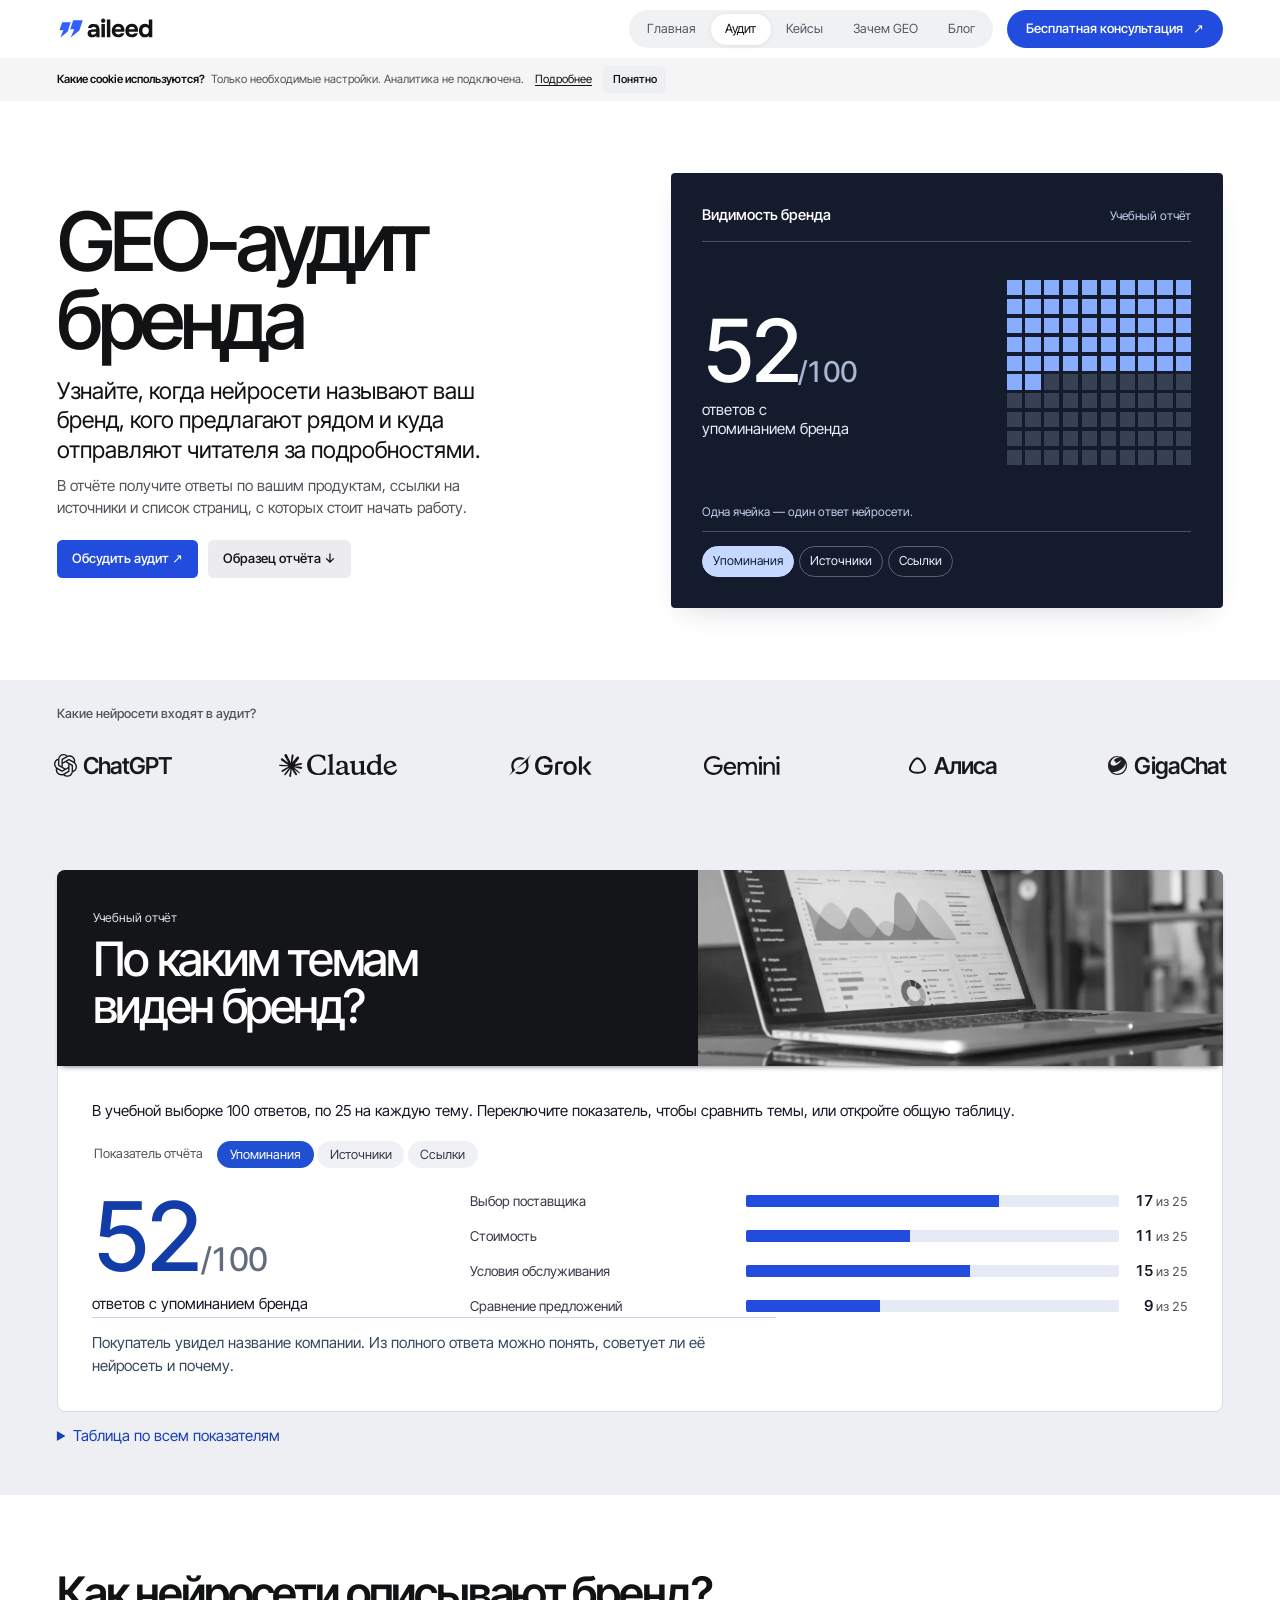
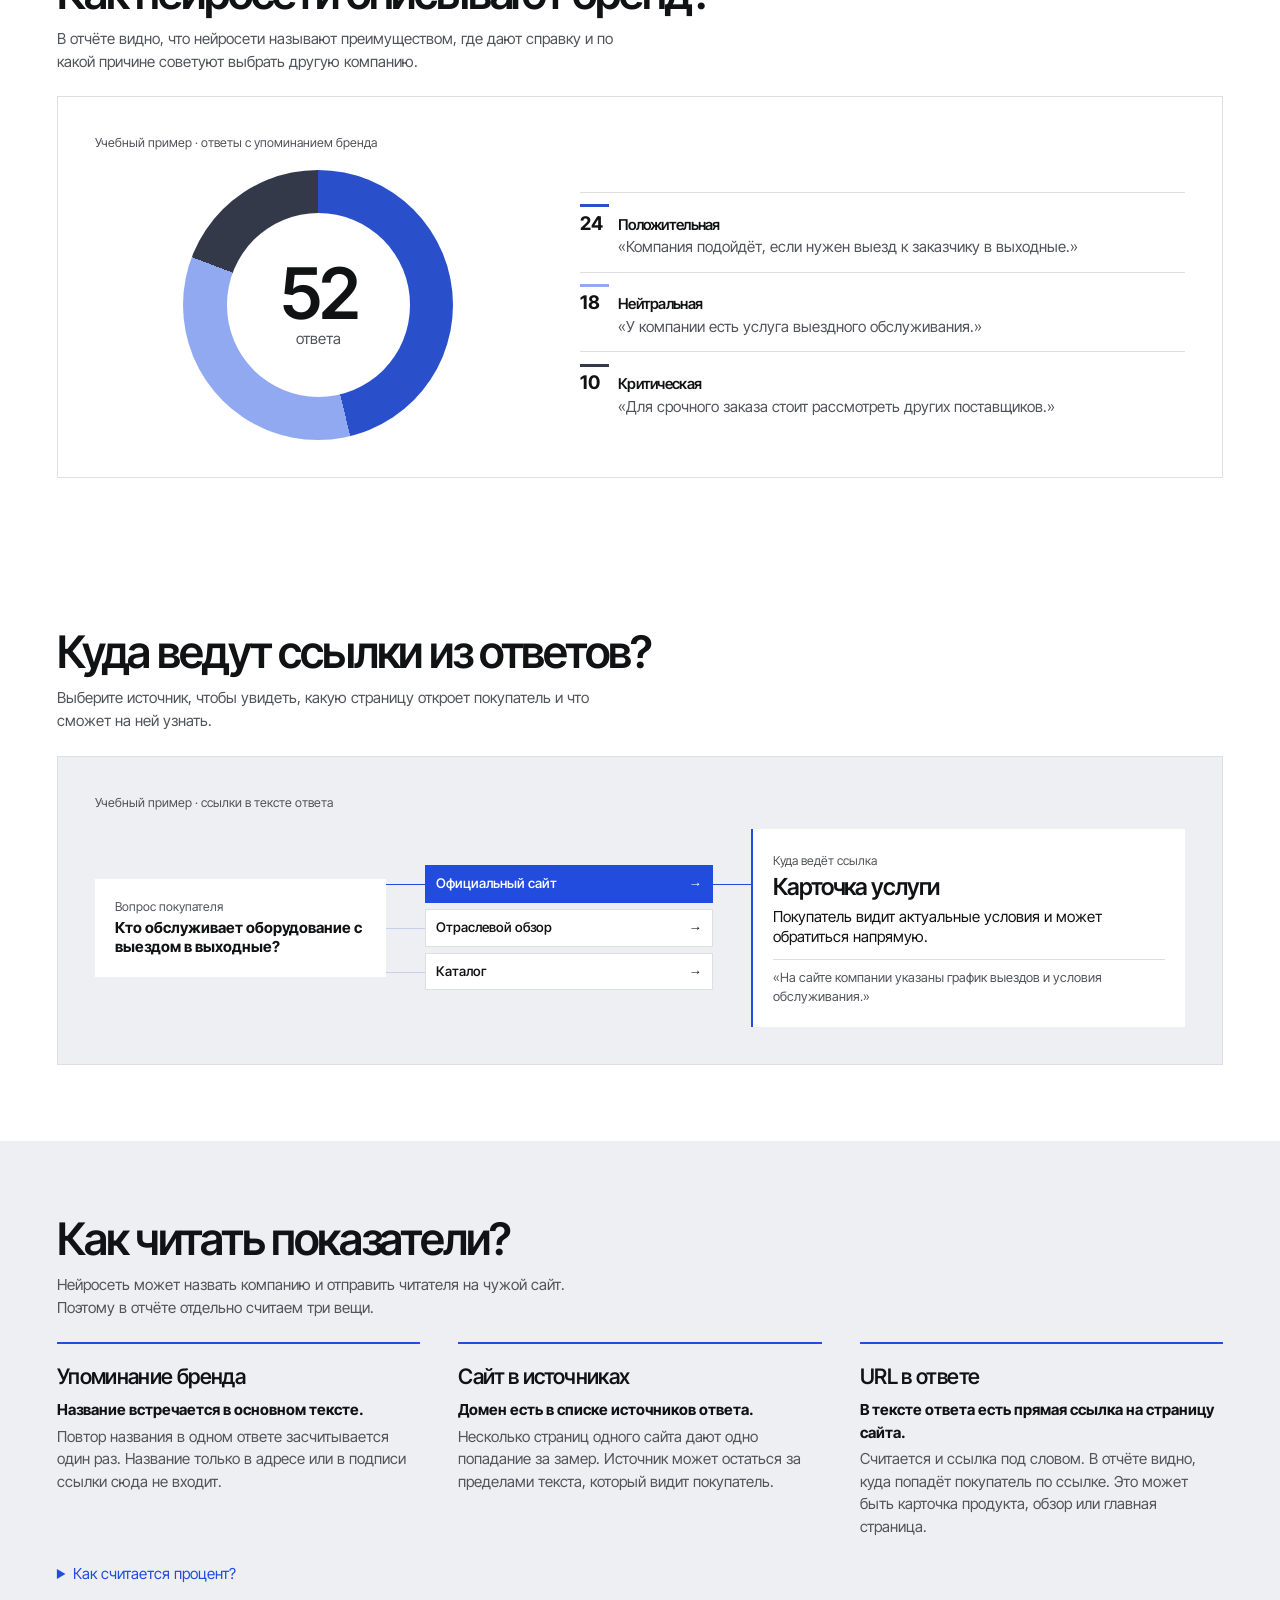
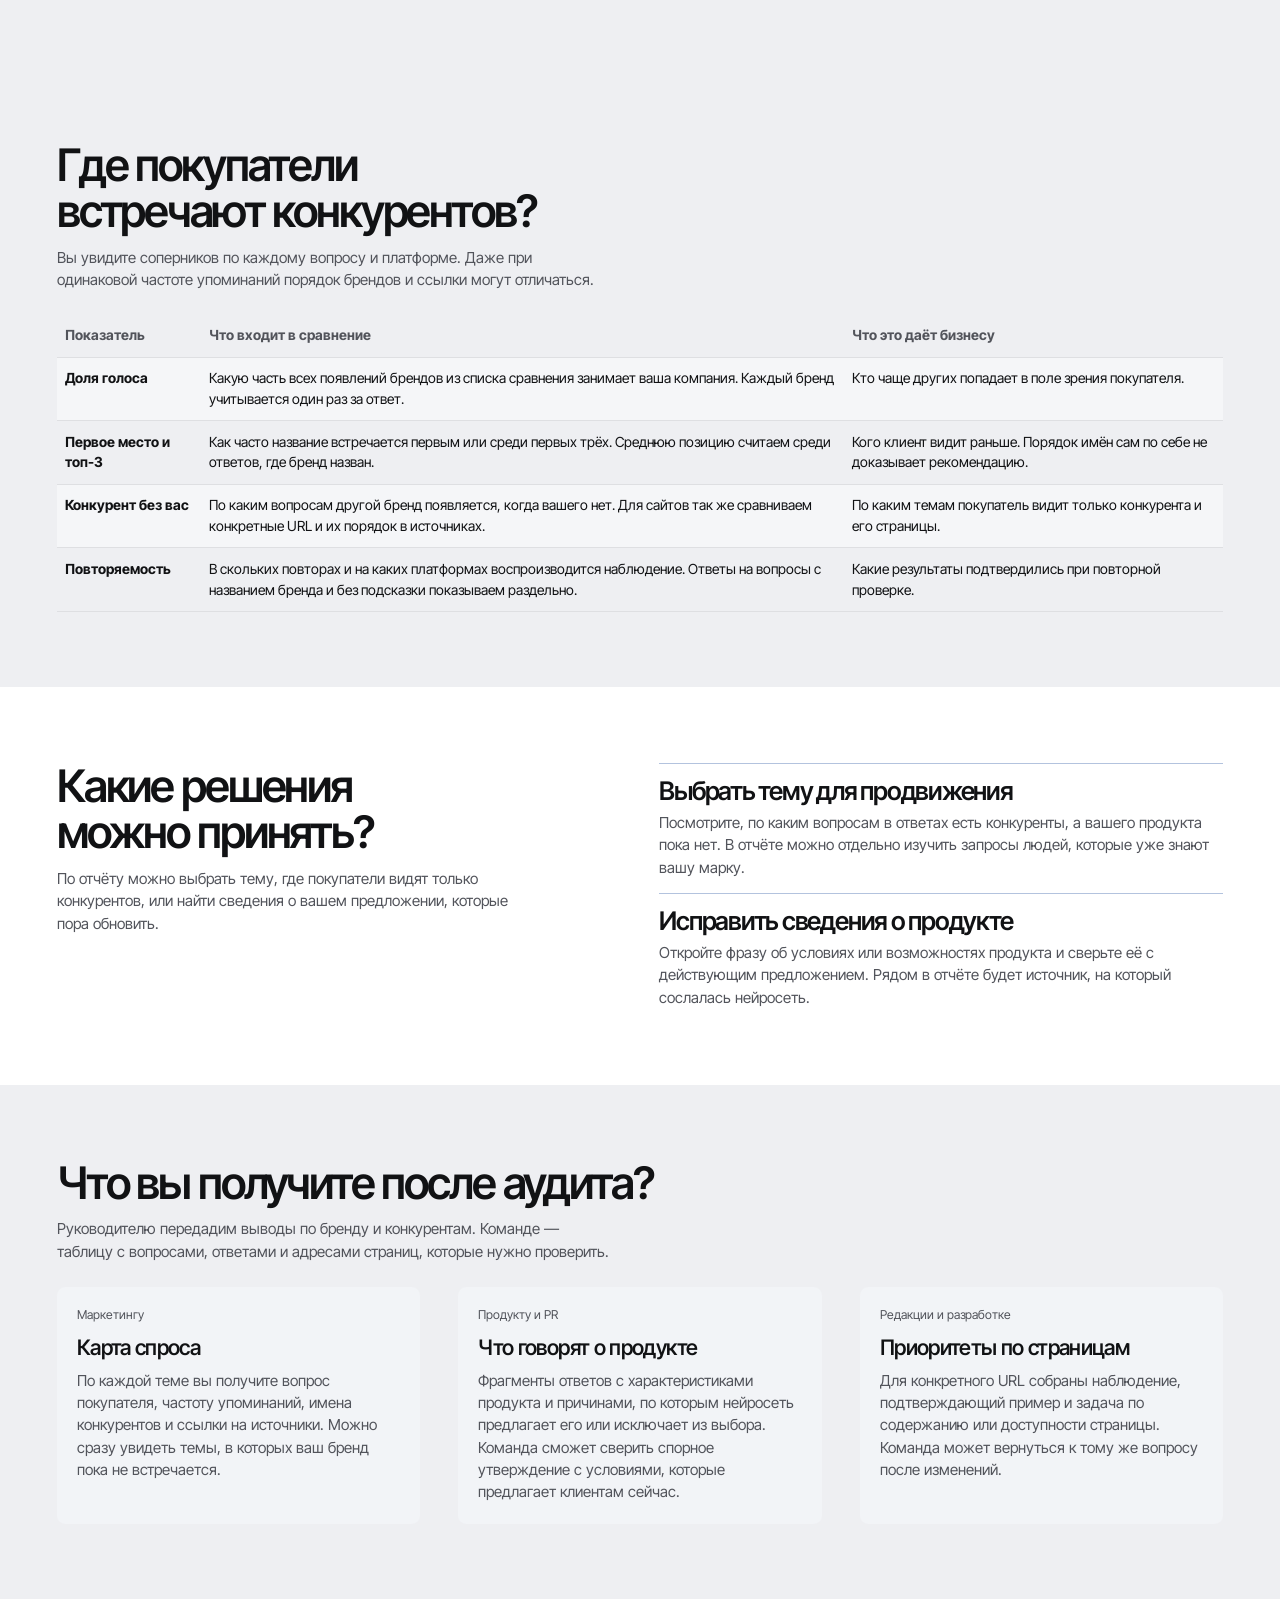
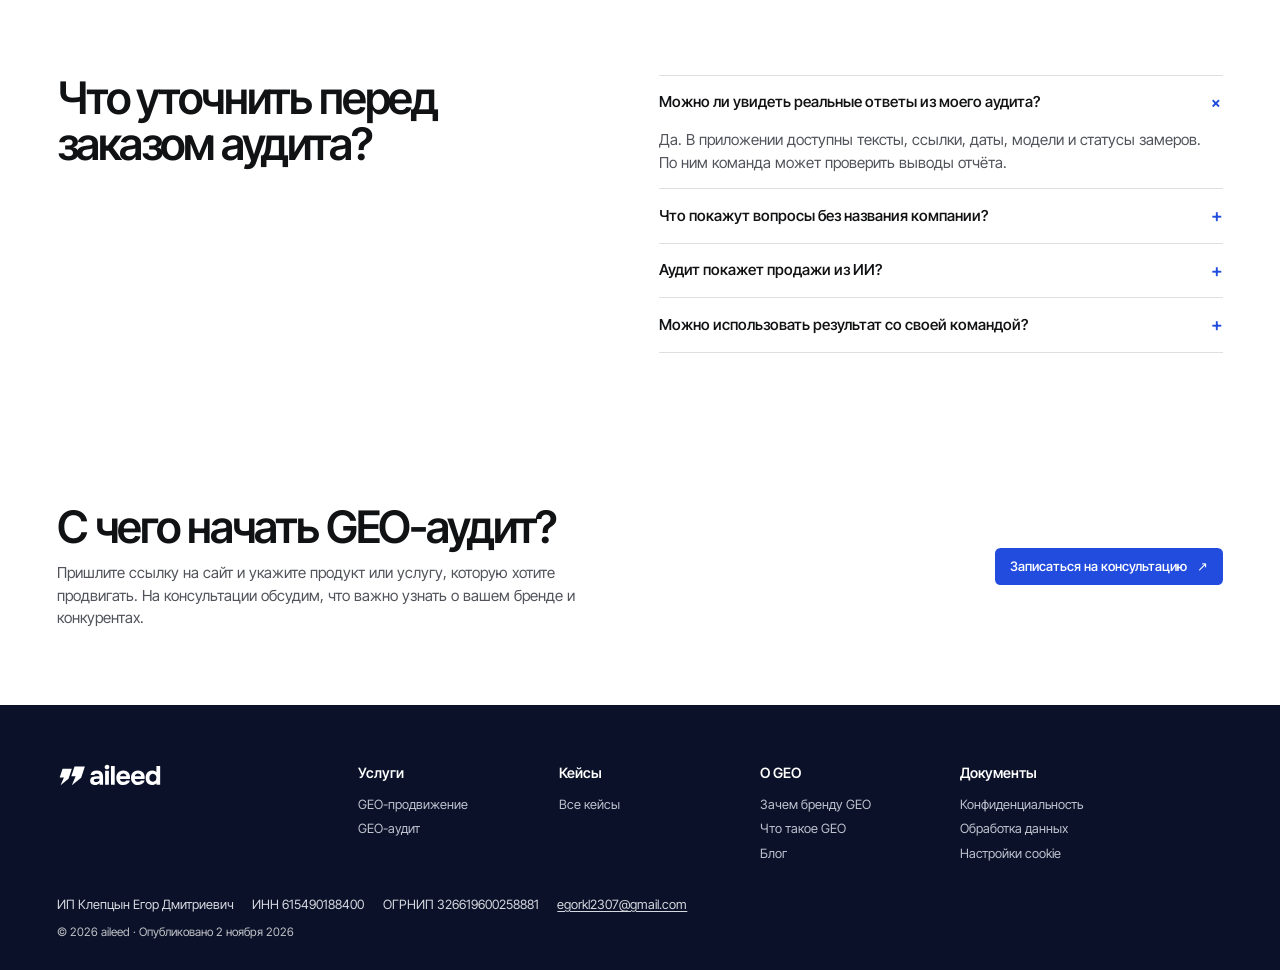
==== commit c88ffc5e: "feat(site): Refine layouts and expand the audit sample Use quieter section backgrounds and varied co" ====
--- a/audit/index.html
+++ b/audit/index.html
@@ -4,7 +4,7 @@
 <meta charset="utf-8">
 <meta name="viewport" content="width=device-width,initial-scale=1">
 <title>GEO-аудит бренда в нейросетях | aileed</title>
-<meta name="description" content="Проверим видимость бренда в ответах нейросетей, сравним с конкурентами и покажем, куда ведут ссылки. Посмотрите состав и интерактивный пример GEO-аудита.">
+<meta name="description" content="GEO-аудит показывает видимость бренда, тональность ответов, конкурентов и источники. Посмотрите интерактивный отчёт на демонстрационных данных.">
 <meta name="author" content="aileed">
 <meta name="datePublished" content="2026-11-02">
 <meta name="dateModified" content="2026-11-26">
@@ -13,31 +13,31 @@
 <link rel="canonical" href="https://egi411.github.io/geo-audit/audit/">
 <link rel="describedby" type="text/plain" href="https://egi411.github.io/geo-audit/llms.txt">
 <meta property="og:title" content="GEO-аудит бренда в нейросетях | aileed">
-<meta property="og:description" content="Проверим видимость бренда в ответах нейросетей, сравним с конкурентами и покажем, куда ведут ссылки. Посмотрите состав и интерактивный пример GEO-аудита.">
+<meta property="og:description" content="GEO-аудит показывает видимость бренда, тональность ответов, конкурентов и источники. Посмотрите интерактивный отчёт на демонстрационных данных.">
 <meta property="og:url" content="https://egi411.github.io/geo-audit/audit/">
 <meta property="og:site_name" content="aileed">
 <meta property="og:locale" content="ru_RU">
 <meta property="og:type" content="website">
-<meta property="og:image" content="https://egi411.github.io/geo-audit/assets/social-audit.png?v=4436580a47c6">
+<meta property="og:image" content="https://egi411.github.io/geo-audit/assets/social-audit.png?v=9ddc9992642e">
 <meta property="og:image:width" content="1200">
 <meta property="og:image:height" content="630">
 <meta property="og:image:alt" content="GEO-аудит бренда">
 <meta name="twitter:card" content="summary_large_image">
 <link rel="icon" type="image/svg+xml" href="../assets/mark.svg?v=1570c9bbff2b">
 <link rel="stylesheet" href="../assets/paper.css?v=c9712f9f808a">
-<link rel="stylesheet" href="../assets/interior.css?v=c2180ca25694">
-<link rel="stylesheet" href="../assets/audit.css?v=d6621b496a76">
+<link rel="stylesheet" href="../assets/interior.css?v=98729d764c56">
+<link rel="stylesheet" href="../assets/audit.css?v=8d6eb55b0c25">
 <script type="application/ld+json">{"@context": "https://schema.org", "@type": "Organization", "@id": "https://egi411.github.io/geo-audit/#org", "name": "aileed", "description": "Агентство GEO-продвижения и аудита видимости брендов в нейросетях.", "legalName": "ИП КЛЕПЦЫН ЕГОР ДМИТРИЕВИЧ", "taxID": "615490188400", "email": "egorkl2307@gmail.com", "identifier": {"@type": "PropertyValue", "propertyID": "ОГРНИП", "value": "326619600258881"}, "url": "https://egi411.github.io/geo-audit/", "logo": "https://egi411.github.io/geo-audit/assets/aileed-logo.svg?v=c0b8e38cba22"}</script>
 <script type="application/ld+json">{"@context": "https://schema.org", "@type": "WebSite", "@id": "https://egi411.github.io/geo-audit/#website", "name": "aileed", "url": "https://egi411.github.io/geo-audit/", "inLanguage": "ru-RU", "publisher": {"@id": "https://egi411.github.io/geo-audit/#org"}}</script>
-<script type="application/ld+json">{"@context": "https://schema.org", "@type": "WebPage", "@id": "https://egi411.github.io/geo-audit/audit/#page", "url": "https://egi411.github.io/geo-audit/audit/", "name": "GEO-аудит бренда в нейросетях | aileed", "description": "Проверим видимость бренда в ответах нейросетей, сравним с конкурентами и покажем, куда ведут ссылки. Посмотрите состав и интерактивный пример GEO-аудита.", "inLanguage": "ru-RU", "author": {"@id": "https://egi411.github.io/geo-audit/#org"}, "publisher": {"@id": "https://egi411.github.io/geo-audit/#org"}, "datePublished": "2026-11-02", "dateModified": "2026-11-26", "isPartOf": {"@id": "https://egi411.github.io/geo-audit/#website"}, "mainEntity": {"@id": "https://egi411.github.io/geo-audit/audit/#service"}}</script>
-<script type="application/ld+json">{"@context": "https://schema.org", "@type": "Service", "@id": "https://egi411.github.io/geo-audit/audit/#service", "name": "GEO-аудит бренда", "provider": {"@id": "https://egi411.github.io/geo-audit/#org"}, "areaServed": {"@type": "Country", "name": "Россия"}, "url": "https://egi411.github.io/geo-audit/audit/", "description": "Проверим видимость бренда в ответах нейросетей, сравним с конкурентами и покажем, куда ведут ссылки. Посмотрите состав и интерактивный пример GEO-аудита."}</script>
+<script type="application/ld+json">{"@context": "https://schema.org", "@type": "WebPage", "@id": "https://egi411.github.io/geo-audit/audit/#page", "url": "https://egi411.github.io/geo-audit/audit/", "name": "GEO-аудит бренда в нейросетях | aileed", "description": "GEO-аудит показывает видимость бренда, тональность ответов, конкурентов и источники. Посмотрите интерактивный отчёт на демонстрационных данных.", "inLanguage": "ru-RU", "author": {"@id": "https://egi411.github.io/geo-audit/#org"}, "publisher": {"@id": "https://egi411.github.io/geo-audit/#org"}, "datePublished": "2026-11-02", "dateModified": "2026-11-26", "isPartOf": {"@id": "https://egi411.github.io/geo-audit/#website"}, "mainEntity": {"@id": "https://egi411.github.io/geo-audit/audit/#service"}}</script>
+<script type="application/ld+json">{"@context": "https://schema.org", "@type": "Service", "@id": "https://egi411.github.io/geo-audit/audit/#service", "name": "GEO-аудит бренда", "provider": {"@id": "https://egi411.github.io/geo-audit/#org"}, "areaServed": {"@type": "Country", "name": "Россия"}, "url": "https://egi411.github.io/geo-audit/audit/", "description": "GEO-аудит показывает видимость бренда, тональность ответов, конкурентов и источники. Посмотрите интерактивный отчёт на демонстрационных данных."}</script>
 <script type="application/ld+json">{"@context": "https://schema.org", "@type": "FAQPage", "@id": "https://egi411.github.io/geo-audit/audit/#faq", "isPartOf": {"@id": "https://egi411.github.io/geo-audit/audit/#page"}, "mainEntity": [{"@type": "Question", "name": "Можно ли увидеть реальные ответы из моего аудита?", "acceptedAnswer": {"@type": "Answer", "text": "Да. В приложении доступны тексты, ссылки, даты, модели и статусы замеров. По ним команда может проверить выводы отчёта."}}, {"@type": "Question", "name": "Что покажут вопросы без названия компании?", "acceptedAnswer": {"@type": "Answer", "text": "В каких ситуациях ИИ назвал бренд без подсказки. Вопросы с названием мы разбираем отдельно. По ним видно, как ИИ описывает уже известную покупателю компанию."}}, {"@type": "Question", "name": "Аудит покажет продажи из ИИ?", "acceptedAnswer": {"@type": "Answer", "text": "Для выводов о продажах нужны данные аналитики и CRM. Аудит показывает содержание ответов, упоминания и ссылки в пределах исследованной выборки."}}, {"@type": "Question", "name": "Можно использовать результат со своей командой?", "acceptedAnswer": {"@type": "Answer", "text": "Да. Таблица связывает наблюдения с вопросами и страницами. Редакция или разработчики могут взять задачи в работу."}}]}</script>
 <script type="application/ld+json">{"@context": "https://schema.org", "@type": "BreadcrumbList", "itemListElement": [{"@type": "ListItem", "position": 1, "name": "aileed", "item": "https://egi411.github.io/geo-audit/"}, {"@type": "ListItem", "position": 2, "name": "GEO-аудит бренда в нейросетях", "item": "https://egi411.github.io/geo-audit/audit/"}]}</script>
 <script src="../assets/site.js?v=fdec0477e495" defer>
 </script>
 <script src="../assets/privacy.js?v=5a8c73a1b54d" defer>
 </script>
-<script src="../assets/audit-reveal.js?v=35d566965aeb" defer>
+<script src="../assets/audit-reveal.js?v=5a88a74fdcaf" defer>
 </script>
 </head>
 <body class="paper-site" itemscope itemtype="https://schema.org/WebPage" itemid="https://egi411.github.io/geo-audit/audit/#page">
@@ -96,7 +96,7 @@
 <div class="preview-reading reading-name">
 <strong>52<small>/100</small>
 </strong>
-<p>ответов с названием «Линия»</p>
+<p>ответов с упоминанием бренда</p>
 </div>
 <div class="preview-reading reading-source">
 <strong>36<small>/100</small>
@@ -333,7 +333,7 @@
 </div>
 <section class="model-ribbon" id="neural-networks" aria-labelledby="audit-models-title">
  <div class="wrap">
-<h2 id="audit-models-title">Нейросети в аудите</h2>
+<h2 id="audit-models-title">Какие нейросети входят в аудит?</h2>
 </div>
  <div class="model-ribbon-window" role="group" aria-labelledby="audit-models-title" tabindex="0">
  <ul role="list">
@@ -387,15 +387,15 @@
 <section class="audit-report wrap" id="observations" aria-labelledby="audit-report-title">
         <div class="report-spread">
 <header class="report-cover">
-        <img src="../assets/audit-workspace.webp?v=50da39dcb1b6" width="1350" height="962" alt="Ноутбук с графиками веб-аналитики на экране" decoding="async">
+        <img src="../assets/audit-workspace.webp?v=50da39dcb1b6" width="1350" height="962" alt="Графики на экране ноутбука" decoding="async" loading="lazy">
         <div class="report-title">
 <span>Учебный отчёт</span>
-<h2 id="audit-report-title">Видимость по 100 промптам</h2>
+<h2 id="audit-report-title">По каким темам виден бренд?</h2>
 </div>
 </header>
         <div class="report-pocket">
 <div class="scoreboard">
-        <p class="report-context">Вымышленный сервис «Линия». По каждой из четырёх тем задали 25 вопросов. Переключите показатель, чтобы сравнить темы, или откройте таблицу со всеми результатами.</p>
+        <p class="report-context">В учебной выборке 100 ответов, по 25 на каждую тему. Переключите показатель, чтобы сравнить темы, или откройте общую таблицу.</p>
         <fieldset class="score-tabs">
 <legend>Показатель отчёта</legend>
 <label>
@@ -415,11 +415,11 @@
             <div class="score-total">
 <strong>52<small>/100</small>
 </strong>
-<p>ответов с названием «Линия»</p>
+<p>ответов с упоминанием бренда</p>
 </div>
             <ol aria-label="Упоминания по темам">
 <li>
-<span>Выбор сервиса</span>
+<span>Выбор поставщика</span>
 <i aria-hidden="true">
 <b style="--value:68%">
 </b>
@@ -428,7 +428,7 @@
 </strong>
 </li>
 <li>
-<span>Тарифы</span>
+<span>Стоимость</span>
 <i aria-hidden="true">
 <b style="--value:44%">
 </b>
@@ -437,7 +437,7 @@
 </strong>
 </li>
 <li>
-<span>Переезд с другой CRM</span>
+<span>Условия обслуживания</span>
 <i aria-hidden="true">
 <b style="--value:60%">
 </b>
@@ -446,7 +446,7 @@
 </strong>
 </li>
 <li>
-<span>Связь с почтой и чатом</span>
+<span>Сравнение предложений</span>
 <i aria-hidden="true">
 <b style="--value:36%">
 </b>
@@ -455,7 +455,7 @@
 </strong>
 </li>
 </ol>
-<p class="plot-reading">Покупатель увидел название сервиса. Чтобы понять, советовала ли его нейросеть, откройте текст ответа.</p>
+<p class="plot-reading">Покупатель увидел название компании. Из полного ответа можно понять, советует ли её нейросеть и почему.</p>
 </div>
 <div class="score-plot" data-measure="source">
             <div class="score-total">
@@ -465,7 +465,7 @@
 </div>
             <ol aria-label="Источники по темам">
 <li>
-<span>Выбор сервиса</span>
+<span>Выбор поставщика</span>
 <i aria-hidden="true">
 <b style="--value:48%">
 </b>
@@ -474,7 +474,7 @@
 </strong>
 </li>
 <li>
-<span>Тарифы</span>
+<span>Стоимость</span>
 <i aria-hidden="true">
 <b style="--value:40%">
 </b>
@@ -483,7 +483,7 @@
 </strong>
 </li>
 <li>
-<span>Переезд с другой CRM</span>
+<span>Условия обслуживания</span>
 <i aria-hidden="true">
 <b style="--value:32%">
 </b>
@@ -492,7 +492,7 @@
 </strong>
 </li>
 <li>
-<span>Связь с почтой и чатом</span>
+<span>Сравнение предложений</span>
 <i aria-hidden="true">
 <b style="--value:24%">
 </b>
@@ -511,7 +511,7 @@
 </div>
             <ol aria-label="Ссылки по темам">
 <li>
-<span>Выбор сервиса</span>
+<span>Выбор поставщика</span>
 <i aria-hidden="true">
 <b style="--value:28%">
 </b>
@@ -520,7 +520,7 @@
 </strong>
 </li>
 <li>
-<span>Тарифы</span>
+<span>Стоимость</span>
 <i aria-hidden="true">
 <b style="--value:20%">
 </b>
@@ -529,7 +529,7 @@
 </strong>
 </li>
 <li>
-<span>Переезд с другой CRM</span>
+<span>Условия обслуживания</span>
 <i aria-hidden="true">
 <b style="--value:16%">
 </b>
@@ -538,7 +538,7 @@
 </strong>
 </li>
 <li>
-<span>Связь с почтой и чатом</span>
+<span>Сравнение предложений</span>
 <i aria-hidden="true">
 <b style="--value:12%">
 </b>
@@ -568,28 +568,28 @@
 </thead>
         <tbody>
 <tr>
-<th scope="row">Выбор сервиса</th>
+<th scope="row">Выбор поставщика</th>
 <td>25</td>
 <td>17</td>
 <td>12</td>
 <td>7</td>
 </tr>
 <tr>
-<th scope="row">Тарифы</th>
+<th scope="row">Стоимость</th>
 <td>25</td>
 <td>11</td>
 <td>10</td>
 <td>5</td>
 </tr>
 <tr>
-<th scope="row">Переезд с другой CRM</th>
+<th scope="row">Условия обслуживания</th>
 <td>25</td>
 <td>15</td>
 <td>8</td>
 <td>4</td>
 </tr>
 <tr>
-<th scope="row">Связь с почтой и чатом</th>
+<th scope="row">Сравнение предложений</th>
 <td>25</td>
 <td>9</td>
 <td>6</td>
@@ -609,120 +609,101 @@
 </div>
         </details>
 </section>
-<section class="answer-lab wrap" id="sample">
- <header class="console-title">
+<section class="tone-section" id="tone">
+<div class="wrap">
+    <header class="edition-head">
+<h2>Как нейросети описывают бренд?</h2>
+    <p class="short-answer">В отчёте видно, что нейросети называют преимуществом, где дают справку и по какой причине советуют выбрать другую компанию.</p>
+</header>
+    <figure class="tone-figure">
+<figcaption>Учебный пример · ответы с упоминанием бренда</figcaption>
+    <div class="tone-ring" style="--tone-first:46.15%;--tone-second:80.77%">
+    <div>
+<b>52</b>
+<span>ответа</span>
+</div>
+</div>
+<ul>
+<li class="tone-positive">
+<b>24</b>
 <div>
-<h2>Что покупатель видит в ответе</h2>
- <p class="short-answer">Три варианта ответа на один вопрос о сервисе «Линия». Выберите вкладку, чтобы увидеть, как ответ попадёт в отчёт.</p>
-</div>
- <span class="demo-label">Учебный пример</span>
-</header>
- <div id="sample-board" class="sample-board">
- <div class="sample-top">
+<h3>Положительная</h3>
+    <blockquote>«Компания подойдёт, если нужен выезд к заказчику в выходные.»</blockquote>
+</div>
+</li>
+<li class="tone-neutral">
+<b>18</b>
 <div>
+<h3>Нейтральная</h3>
+    <blockquote>«У компании есть услуга выездного обслуживания.»</blockquote>
+</div>
+</li>
+<li class="tone-critical">
+<b>10</b>
+<div>
+<h3>Критическая</h3>
+    <blockquote>«Для срочного заказа стоит рассмотреть других поставщиков.»</blockquote>
+</div>
+</li>
+</ul>
+</figure>
+    </div>
+</section>
+<section class="source-section wrap" id="sample">
+    <header class="edition-head">
+<h2>Куда ведут ссылки из ответов?</h2>
+    <p class="short-answer">Выберите источник, чтобы увидеть, какую страницу откроет покупатель и что сможет на ней узнать.</p>
+</header>
+    <figure id="sample-board" class="source-map">
+    <figcaption>Учебный пример · ссылки в тексте ответа</figcaption>
+    <div class="route-question">
 <span>Вопрос покупателя</span>
-<b>Какой российский сервис соберёт почту и чат поддержки в одном окне?</b>
-</div>
- <fieldset class="sample-choices">
-<legend>Вариант ответа</legend>
+<b>Кто обслуживает оборудование с выездом в выходные?</b>
+</div>
+    <fieldset class="route-options">
+<legend>Выбрать направление ссылки</legend>
 <label>
-<input type="radio" name="sample" value="name" checked>
-<span>Название</span>
+<input type="radio" name="source-route" value="official" checked>
+        <span>Официальный сайт<span aria-hidden="true">→</span>
+</span>
 </label>
 <label>
-<input type="radio" name="sample" value="source">
-<span>Источник</span>
+<input type="radio" name="source-route" value="review">
+        <span>Отраслевой обзор<span aria-hidden="true">→</span>
+</span>
 </label>
 <label>
-<input type="radio" name="sample" value="link">
-<span>Ссылка</span>
+<input type="radio" name="source-route" value="directory">
+        <span>Каталог<span aria-hidden="true">→</span>
+</span>
 </label>
 </fieldset>
-</div>
- <div class="sample-variants">
-<div class="answer-variant" data-variant="name">
-  <div class="sample-output">
-<span>Ответ нейросети</span>
-<blockquote>Для команды из пяти человек подойдёт <mark>Линия</mark>. В ней можно назначить ответственного за заявку.</blockquote>
-  <p class="sample-source">
-<b>Источники</b> Обзор сервисов поддержки · отраслевое издание</p>
-</div>
-  <div class="sample-coding">
-  <dl>
-<div>
-<dt>Имя в тексте</dt>
-<dd class="flag-yes">Есть</dd>
-</div>
-<div>
-<dt>Сайт в источниках</dt>
-<dd class="flag-no">Нет</dd>
-</div>
-<div>
-<dt>URL в ответе</dt>
-<dd class="flag-no">Нет</dd>
-</div>
-</dl>
-</div>
-<p class="sample-result">В тексте есть название сервиса. Чтобы открыть сайт, покупателю придётся найти его самому.</p>
-</div>
-<div class="answer-variant" data-variant="source">
-  <div class="sample-output">
-<span>Ответ нейросети</span>
-<blockquote>Сравните, можно ли объединять обращения из почты и чата и назначать ответственного.</blockquote>
-  <p class="sample-source">
-<b>Источники</b> <mark>linea.example/help/inbox</mark> · документация сервиса</p>
-</div>
-  <div class="sample-coding">
-  <dl>
-<div>
-<dt>Имя в тексте</dt>
-<dd class="flag-no">Нет</dd>
-</div>
-<div>
-<dt>Сайт в источниках</dt>
-<dd class="flag-yes">Есть</dd>
-</div>
-<div>
-<dt>URL в ответе</dt>
-<dd class="flag-no">Нет</dd>
-</div>
-</dl>
-</div>
-<p class="sample-result">Нейросеть сослалась на инструкцию сервиса. Его название в ответе не прозвучало.</p>
-</div>
-<div class="answer-variant" data-variant="link">
-  <div class="sample-output">
-<span>Ответ нейросети</span>
-<blockquote>У <mark>Линии</mark> есть общий ящик для команды. Откройте инструкцию на <mark>https://linea.example/help/inbox</mark>.</blockquote>
-  <p class="sample-source">
-<b>Источники</b> Список источников отсутствует в этом примере</p>
-</div>
-  <div class="sample-coding">
-  <dl>
-<div>
-<dt>Имя в тексте</dt>
-<dd class="flag-yes">Есть</dd>
-</div>
-<div>
-<dt>Сайт в источниках</dt>
-<dd class="flag-no">Нет</dd>
-</div>
-<div>
-<dt>URL в ответе</dt>
-<dd class="flag-yes">Есть</dd>
-</div>
-</dl>
-</div>
-<p class="sample-result">Ссылка ведёт прямо к инструкции по настройке общего ящика.</p>
-</div>
-</div>
-</div>
- <p class="sample-note">«Линия» в этом примере вымышлена.</p>
+    <div class="route-readings">
+<div class="route-reading" data-route="official">
+        <span>Куда ведёт ссылка</span>
+<h3>Карточка услуги</h3>
+<p>Покупатель видит актуальные условия и может обратиться напрямую.</p>
+        <blockquote>«На сайте компании указаны график выездов и условия обслуживания.»</blockquote>
+</div>
+<div class="route-reading" data-route="review">
+        <span>Куда ведёт ссылка</span>
+<h3>Сравнение компаний</h3>
+<p>Покупатель видит несколько компаний и читает, чем они отличаются.</p>
+        <blockquote>«В отраслевом обзоре перечислены поставщики, которые выезжают в выходные.»</blockquote>
+</div>
+<div class="route-reading" data-route="directory">
+        <span>Куда ведёт ссылка</span>
+<h3>Профиль поставщика</h3>
+<p>До обращения покупателю придётся уточнить, подходит ли ему график.</p>
+        <blockquote>«В каталоге есть телефон компании, но график выезда не указан.»</blockquote>
+</div>
+</div>
+</figure>
 </section>
 <section class="edition measurement-notes">
 <div class="wrap" id="results">
 <header class="edition-head">
-<h2>Как читать показатели</h2>
+<h2>Как читать показатели?</h2>
 <p class="short-answer">Нейросеть может назвать компанию и отправить читателя на чужой сайт. Поэтому в отчёте отдельно считаем три вещи.</p>
 </header>
 <dl class="measurement-index">
@@ -754,11 +735,50 @@
 </details>
 </div>
 </section>
+<section class="edition rival-sheet">
+<div class="wrap" id="competitors">
+<header class="edition-head">
+<h2>Где покупатели встречают конкурентов?</h2>
+<p class="short-answer">Вы увидите соперников по каждому вопросу и платформе. Даже при одинаковой частоте упоминаний порядок брендов и ссылки могут отличаться.</p>
+</header>
+<table class="rival-table">
+<thead>
+<tr>
+<th>Показатель</th>
+<th>Что входит в сравнение</th>
+<th>Что это даёт бизнесу</th>
+</tr>
+</thead>
+<tbody>
+<tr>
+<th scope="row">Доля голоса</th>
+<td>Какую часть всех появлений брендов из списка сравнения занимает ваша компания. Каждый бренд учитывается один раз за ответ.</td>
+<td>Кто чаще других попадает в поле зрения покупателя.</td>
+</tr>
+<tr>
+<th scope="row">Первое место и топ-3</th>
+<td>Как часто название встречается первым или среди первых трёх. Среднюю позицию считаем среди ответов, где бренд назван.</td>
+<td>Кого клиент видит раньше. Порядок имён сам по себе не доказывает рекомендацию.</td>
+</tr>
+<tr>
+<th scope="row">Конкурент без вас</th>
+<td>По каким вопросам другой бренд появляется, когда вашего нет. Для сайтов так же сравниваем конкретные URL и их порядок в источниках.</td>
+<td>По каким темам покупатель видит только конкурента и его страницы.</td>
+</tr>
+<tr>
+<th scope="row">Повторяемость</th>
+<td>В скольких повторах и на каких платформах воспроизводится наблюдение. Ответы на вопросы с названием бренда и без подсказки показываем раздельно.</td>
+<td>Какие результаты подтвердились при повторной проверке.</td>
+</tr>
+</tbody>
+</table>
+</div>
+</section>
 <section class="edition audit-focus">
 <div class="wrap" id="audit-value">
 <header>
-<h2>Какие решения можно принять</h2>
- <p>Одни темы уже приводят покупателей к бренду. В других нейросети упоминают конкурентов или повторяют устаревшие условия. По отчёту видно, с чего начать.</p>
+<h2>Какие решения можно принять?</h2>
+ <p>По отчёту можно выбрать тему, где покупатели видят только конкурентов, или найти сведения о вашем предложении, которые пора обновить.</p>
 </header>
  <div class="audit-lenses">
 <article>
@@ -772,49 +792,10 @@
 </div>
 </div>
 </section>
-<section class="edition rival-sheet">
-<div class="wrap" id="competitors">
-<header class="edition-head">
-<h2>Где покупатели встречают конкурентов</h2>
-<p class="short-answer">Вы увидите соперников по каждому вопросу и платформе. Даже при одинаковой частоте упоминаний порядок брендов и ссылки могут отличаться.</p>
-</header>
-<table class="rival-table">
-<thead>
-<tr>
-<th>Показатель</th>
-<th>Что входит в сравнение</th>
-<th>Что это даёт бизнесу</th>
-</tr>
-</thead>
-<tbody>
-<tr>
-<th scope="row">Доля голоса</th>
-<td>Какую часть всех появлений брендов из списка сравнения занимает ваша компания. Каждый бренд учитывается один раз за ответ.</td>
-<td>Кто чаще других попадает в поле зрения покупателя.</td>
-</tr>
-<tr>
-<th scope="row">Первое место и топ-3</th>
-<td>Как часто название встречается первым или среди первых трёх. Среднюю позицию считаем среди ответов, где бренд назван.</td>
-<td>Кого клиент видит раньше. Порядок имён сам по себе не доказывает рекомендацию.</td>
-</tr>
-<tr>
-<th scope="row">Конкурент без вас</th>
-<td>По каким вопросам другой бренд появляется, когда вашего нет. Для сайтов так же сравниваем конкретные URL и их порядок в источниках.</td>
-<td>По каким темам покупатель видит только конкурента и его страницы.</td>
-</tr>
-<tr>
-<th scope="row">Повторяемость</th>
-<td>В скольких повторах и на каких платформах воспроизводится наблюдение. Ответы на вопросы с названием бренда и без подсказки показываем раздельно.</td>
-<td>Какие результаты подтвердились при повторной проверке.</td>
-</tr>
-</tbody>
-</table>
-</div>
-</section>
 <section class="edition report-delivery">
 <div class="wrap" id="report">
 <header class="edition-head">
-<h2>Что вы получите после аудита</h2>
+<h2>Что вы получите после аудита?</h2>
 <p class="short-answer">Руководителю передадим выводы по бренду и конкурентам. Команде — таблицу с вопросами, ответами и адресами страниц, которые нужно проверить.</p>
 </header>
 <div class="delivery-list">
@@ -836,14 +817,10 @@
 </div>
 </div>
 </section>
-<aside class="audit-projects wrap">
-<a href="../cases/">Посмотрите кейсы <span aria-hidden="true">→</span>
-</a>
-</aside>
 <section class="edition question-column">
 <div class="wrap" id="faq">
 <header class="edition-head">
-<h2>Вопросы о GEO-аудите</h2>
+<h2>Что уточнить перед заказом аудита?</h2>
 </header>
 <div class="question-list">
 <details open>
--- a/assets/interior.css
+++ b/assets/interior.css
@@ -775,26 +775,30 @@
 
 /* Editorial spreads carry their own opening, evidence and reading surfaces. */
 .guide-opening {
-  background: linear-gradient(112deg, white 16%, var(--mist) 52%, var(--paper-blue));
+  background: white;
 }
 .guide-opening .guide-cover {
   background: transparent;
   border-image: none;
 }
 .choice-figure {
-  background:
-    repeating-linear-gradient(90deg, transparent 0 2.8rem, #c4d4ff15 2.8rem calc(2.8rem + 1px)),
-    linear-gradient(135deg, var(--blue-black), var(--blue-dark));
+  background: var(--paper-gray);
+  color: var(--ink);
   border-radius: 0;
 }
+.choice-figure figcaption,
+.choice-figure li span { color: var(--sub); }
 .choice-figure li {
+  border-color: var(--blue-rule);
   padding-block: 1.05rem;
 }
-.choice-figure li::before { top: 1.42rem; }
+.choice-figure li::before {
+  top: 1.42rem;
+  background: var(--blue);
+}
 .guide-signals dl > div { border-color: var(--blue); }
 .guide-evaluation {
-  background: var(--night);
-  color: white;
+  background: var(--paper-gray);
   padding-block: var(--section);
 }
 .guide-evaluation > div {
@@ -805,21 +809,21 @@
 .guide-evaluation header p {
   margin-top: .9rem;
   max-width: 34ch;
-  color: #d1dbf3;
+  color: var(--sub);
 }
 .guide-evaluation dl > div {
   display: grid;
   grid-template-columns: minmax(0, .6fr) minmax(0, 1fr);
   padding-block: .9rem;
   gap: .55rem 1rem;
-  border-top: 1px solid #627394;
+  border-top: 1px solid var(--rule);
 }
 .guide-evaluation dt {
-  color: var(--blue-light);
+  color: var(--ink);
   font-size: 1.22rem;
   font-weight: 590;
 }
-.guide-evaluation dd { color: #d1dbf3; }
+.guide-evaluation dd { color: var(--sub); }
 .brief-stage { background: var(--blue-dark); }
 .brief-stage .short-answer { color: #edf2ff; }
 .brief-stage .action-pill {
@@ -888,3 +892,86 @@
 @media (max-width: 430px) {
   .guide-evaluation dl > div { grid-template-columns: minmax(0, 1fr); }
 }
+
+
+/* One buyer question, two answer excerpts. The accent stays within the example. */
+.brand-guide .guide-signals { --band: white; }
+.brand-guide .guide-evidence { --band: white; }
+.brand-guide .guide-evidence > div { border-top: 1px solid var(--rule); padding-top: 1rem; }
+.brand-guide + .question-column { background: var(--paper-gray); }
+#main:has(.brand-guide) .brief-stage {
+  background: white;
+  color: var(--ink);
+}
+#main:has(.brand-guide) .brief-stage .short-answer { color: var(--sub); }
+#main:has(.brand-guide) .brief-stage .action-pill { background: var(--blue); color: white; }
+#main:has(.brand-guide) .brief-stage .action-pill:hover { background: #1743c9; }
+
+.guide-comparison {
+  background: var(--paper-gray);
+  padding-block: var(--section);
+}
+.answer-comparison {
+  margin-top: 1.5rem;
+  padding: clamp(1rem, 3.8vw, 3rem);
+  background: white;
+  border: 1px solid var(--rule);
+}
+.answer-comparison figcaption,
+.comparison-query span {
+  color: var(--sub);
+  font-size: .88rem;
+}
+.comparison-query {
+  display: grid;
+  gap: .45rem;
+  max-width: 48rem;
+  margin: 1.2rem 0 1.5rem;
+}
+.comparison-query b {
+  font-size: clamp(1.25rem, 2.35vw, 2.1rem);
+  font-weight: 560;
+  line-height: 1.16;
+}
+.comparison-pair {
+  display: grid;
+  grid-template-columns: var(--halves);
+  gap: 1px;
+  background: var(--rule);
+  border: 1px solid var(--rule);
+}
+.comparison-pair > div {
+  padding: clamp(.95rem, 2.5vw, 2rem);
+  background: white;
+}
+.comparison-pair .comparison-after { background: var(--mist); }
+.comparison-pair h3 {
+  margin-bottom: .9rem;
+  font-size: 1.18rem;
+}
+.comparison-after h3,
+.comparison-reference { color: var(--blue-dark); }
+.comparison-pair blockquote {
+  font-size: clamp(1.15rem, 1.9vw, 1.62rem);
+  font-weight: 520;
+  line-height: 1.28;
+  letter-spacing: -.022em;
+}
+.comparison-pair mark {
+  background: var(--paper-blue);
+  color: var(--blue-black);
+}
+.comparison-pair p {
+  margin-top: .8rem;
+  font-size: .94rem;
+}
+.comparison-pair p:not(.comparison-reference) { color: var(--sub); }
+.comparison-reference {
+  display: flex;
+  align-items: baseline;
+  gap: .45rem;
+  font-weight: 560;
+}
+@media (max-width: 639px) {
+  .comparison-pair { grid-template-columns: minmax(0, 1fr); }
+}
--- a/assets/audit.css
+++ b/assets/audit.css
@@ -1,10 +1,3 @@
-.sample-choices legend {
-  position: absolute;
-  width: 1px;
-  height: 1px;
-  overflow: hidden;
-  clip-path: inset(50%);
-}
 .actions .text-link {
   display: inline-flex;
   justify-content: center;
@@ -24,48 +17,6 @@
   background: #dcdde2;
   color: var(--ink);
 }
-.sample-choices {
-  min-width: 0;
-  padding: 0;
-  border: 0;
-}
-.sample-choices input {
-  position: absolute;
-  opacity: 0;
-  width: 1px;
-  height: 1px;
-}
-.sample-choices {
-  display: flex;
-  flex-wrap: wrap;
-  gap: 0.35rem;
-}
-.sample-choices label {
-  position: relative;
-}
-.sample-choices label span {
-  display: block;
-  padding: 0.45rem 0.8rem;
-  color: var(--sub);
-  border-radius: 0.27rem;
-  font-size: 0.9rem;
-}
-.sample-choices input:checked + span {
-  color: white;
-  background: var(--ink);
-}
-.sample-output > span,
-.sample-top > div > span {
-  display: block;
-  color: var(--sub);
-  font-size: 0.86rem;
-}
-.sample-output blockquote {
-  margin: 0.53rem 0 0.7rem;
-  font-weight: 515;
-  letter-spacing: -0.03em;
-  line-height: 1.15;
-}
 .measurement-index p,
 .delivery-list p {
   color: var(--sub);
@@ -79,95 +30,6 @@
 .delivery-list p {
   margin-top: 0.45rem;
   max-width: 53ch;
-}
-.sample-note {
-  font-size: 0.88rem;
-  color: var(--sub);
-  margin-top: 1rem;
-}
-.console-title,
-.sample-top {
-  display: flex;
-  justify-content: space-between;
-  align-items: center;
-  gap: 1rem;
-}
-.console-title h2 {
-  font-size: 1.85rem;
-}
-.console-title .short-answer {
-  margin-top: 0.35rem;
-}
-.demo-label {
-  font-size: 0.83rem;
-  color: var(--sub);
-  white-space: nowrap;
-}
-.sample-board {
-  margin-top: 1.2rem;
-  background: white;
-  padding: 1.2rem;
-  border-radius: 0.3rem;
-  border: 1px solid var(--rule);
-}
-.sample-top {
-  padding-bottom: 0.9rem;
-  border-bottom: 1px solid var(--rule);
-}
-.sample-top b {
-  font-weight: 540;
-}
-.sample-choices {
-  justify-content: end;
-}
-.sample-board .answer-variant {
-  display: none;
-  grid-template-columns: minmax(0, 1.7fr) minmax(0, 0.85fr);
-  column-gap: 2rem;
-}
-.sample-board:has([value="name"]:checked) [data-variant="name"],
-.sample-board:has([value="source"]:checked) [data-variant="source"],
-.sample-board:has([value="link"]:checked) [data-variant="link"] {
-  display: grid;
-}
-.sample-output,
-.sample-coding {
-  padding-block: 1.1rem;
-}
-.sample-output blockquote {
-  font-size: 1.6rem;
-  overflow-wrap: anywhere;
-}
-.sample-source {
-  font-size: 0.93rem;
-  color: var(--sub);
-  overflow-wrap: anywhere;
-}
-.sample-source b {
-  font-weight: 550;
-  color: var(--ink);
-}
-.sample-coding dl > div {
-  display: flex;
-  align-items: center;
-  justify-content: space-between;
-  gap: 0.5rem;
-  padding: 0.48rem 0;
-  border-bottom: 1px solid var(--rule);
-  font-size: 0.93rem;
-}
-.flag-yes {
-  color: var(--blue);
-  font-weight: 600;
-}
-.flag-no {
-  color: var(--sub);
-}
-.sample-result {
-  grid-column: 1/-1;
-  border-top: 1px solid var(--rule);
-  padding-top: 0.7rem;
-  font-size: 0.98rem;
 }
 .source-book {
   margin-top: 0.85rem;
@@ -221,24 +83,6 @@
   display: block;
   margin-top: 0.5rem;
 }
-@media (prefers-reduced-motion: no-preference) {
-  .answer-variant .sample-coding dd {
-    animation: ink-in 0.38s both;
-  }
-  @keyframes ink-in {
-    from {
-      opacity: 0.15;
-    }
-    to {
-      opacity: 1;
-    }
-  }
-}
-@media (max-width: 970px) {
-  .sample-top {
-    flex-wrap: wrap;
-  }
-}
 /* Keep the graph and comparison tables in view on short laptop screens. */
 @media (min-width: 900px) and (max-height: 740px) {
   .rival-table :is(th, td) {
@@ -249,26 +93,6 @@
   .measurement-index,
   .delivery-list {
     grid-template-columns: 1fr;
-  }
-  .sample-choices label span {
-    padding: 0.5rem 0.6rem;
-  }
-  .sample-board {
-    padding: 0.85rem;
-  }
-  .console-title {
-    align-items: start;
-    flex-wrap: wrap;
-    gap: 0.25rem;
-  }
-  .sample-board .answer-variant {
-    grid-template-columns: 1fr;
-  }
-  .sample-coding {
-    padding-top: 0;
-  }
-  .sample-output blockquote {
-    font-size: 1.35rem;
   }
   .rival-table,
   .rival-table tbody,
@@ -303,21 +127,6 @@
   gap: 0.35rem 1rem;
   flex-wrap: wrap;
 }
-.answer-lab {
-  background: #191b21;
-  color: white;
-  border: 0;
-  border-radius: 1rem;
-  padding: clamp(1.25rem, 3vw, 3rem);
-}
-.answer-lab .console-title .short-answer,
-.answer-lab .demo-label,
-.answer-lab .sample-note {
-  color: #ced1d8;
-}
-.sample-board {
-  color: var(--ink);
-}
 .measurement-notes .edition-head {
   max-width: 48rem;
   margin-inline: auto;
@@ -326,11 +135,6 @@
 .measurement-notes .edition-head h2,
 .measurement-notes .edition-head p {
   margin-inline: auto;
-}
-@media (max-width: 700px) {
-  .answer-lab .sample-board {
-    margin-top: 0.8rem;
-  }
 }
 .measurement-index > div {
   border-top: 2px solid var(--blue);
@@ -560,18 +364,6 @@
 .report-register tfoot {
   font-weight: 600;
 }
-.audit-edition .answer-lab {
-  background: transparent;
-  color: var(--ink);
-  border-radius: 0;
-  padding-inline: 0;
-  padding-block: var(--section);
-}
-.audit-edition
-  .answer-lab
-  :is(.console-title .short-answer, .demo-label, .sample-note) {
-  color: var(--sub);
-}
 .audit-edition .measurement-notes .edition-head {
   margin-inline: 0;
   text-align: left;
@@ -710,8 +502,7 @@
 @media screen {
   .audit-report,
   .rival-sheet,
-  .measurement-notes,
-  .audit-projects {
+  .measurement-notes {
     background-color: var(--band, white);
     border-image: linear-gradient(var(--band, white), var(--band, white)) fill
       0 / 1 / 0 100vmax;
@@ -720,21 +511,12 @@
   .measurement-notes {
     --band: var(--paper-gray);
   }
-  .rival-sheet,
-  .audit-projects {
-    --band: #f1f3f6;
-  }
+  .rival-sheet { --band: var(--paper-gray); }
   .audit-edition .audit-report {
     padding-block: clamp(1.3rem, 3.8svh, 3rem);
   }
-  .audit-edition .answer-lab {
-    background: white;
-  }
   .audit-edition .audit-focus {
     background: white;
-  }
-  .audit-projects {
-    padding-block: 1.1rem;
   }
 }
 .audit-intro {
@@ -980,22 +762,6 @@
 }
 .report-context {
   margin: 0 0 1.25rem;
-}
-.audit-projects a {
-  display: flex;
-  align-items: center;
-  justify-content: space-between;
-  gap: 1rem;
-  padding-block: 1.2rem;
-  color: var(--ink);
-  text-decoration: none;
-  font-size: clamp(1.45rem, 2.4vw, 2.3rem);
-  font-weight: 510;
-  letter-spacing: -0.04em;
-}
-.audit-projects a:is(:hover, :focus-visible),
-.audit-projects a span {
-  color: var(--blue);
 }
 @media screen and (prefers-reduced-motion: no-preference) {
   .report-spread[data-fold="closed"]:not(:focus-within) .scoreboard {
@@ -1153,47 +919,198 @@
   }
 }
 
+.audit-preview {
+  background: var(--night);
+  border: 1px solid var(--night);
+  border-radius: .25rem;
+}
+.audit-preview .preview-grid i { border-radius: 0; }
+.audit-edition .model-ribbon,
+.audit-edition .report-delivery { background: var(--paper-gray); }
 .audit-edition .brief-stage {
-  background: #192646;
+  background: white;
+  color: var(--ink);
+}
+.audit-edition .brief-stage .short-answer { color: var(--sub); }
+.audit-edition .brief-stage .action-pill { background: var(--blue); color: white; }
+.audit-edition .brief-stage .action-pill:hover { background: #1743c9; }
+
+.tone-section,
+.source-section { padding-block: var(--section); }
+.tone-figure,
+.source-map {
+  display: grid;
+  align-items: center;
+  gap: 1.2rem var(--gap);
+  margin-top: 1.5rem;
+  padding: clamp(1rem, 3vw, 2.6rem);
+  border: 1px solid var(--rule);
+}
+.tone-figure {
+  --tone-positive: #2950ca;
+  --tone-neutral: #91a9f0;
+  --tone-critical: #343949;
+  grid-template-columns: minmax(0, .85fr) minmax(0, 1.15fr);
+}
+.tone-figure figcaption,
+.source-map figcaption {
+  grid-column: 1/-1;
+  color: var(--sub);
+  font-size: .87rem;
+}
+.tone-ring {
+  display: grid;
+  place-items: center;
+  width: min(100%, 19rem);
+  aspect-ratio: 1;
+  margin-inline: auto;
+  border-radius: 50%;
+  background: conic-gradient(var(--tone-positive) 0 var(--tone-first), var(--tone-neutral) var(--tone-first) var(--tone-second), var(--tone-critical) var(--tone-second));
+}
+.tone-ring > div {
+  display: grid;
+  place-content: center;
+  width: 68%;
+  aspect-ratio: 1;
+  border-radius: 50%;
+  text-align: center;
+  background: white;
+}
+.tone-ring b {
+  font-size: clamp(2.8rem, 6.4vw, 5rem);
+  font-weight: 580;
+  line-height: .95;
+  letter-spacing: -.05em;
+}
+.tone-ring span { color: var(--sub); }
+.tone-figure ul {
+  display: grid;
+  gap: .9rem;
+  list-style: none;
+  margin: 0;
+  padding: 0;
+}
+.tone-figure li {
+  --tone-key: var(--tone-positive);
+  display: grid;
+  grid-template-columns: 2rem minmax(0, 1fr);
+  align-items: baseline;
+  gap: .65rem;
+  border-top: 1px solid var(--rule);
+  padding-top: .8rem;
+}
+.tone-figure .tone-neutral { --tone-key: var(--tone-neutral); }
+.tone-figure .tone-critical { --tone-key: var(--tone-critical); }
+.tone-figure li > b {
+  border-top: .27rem solid var(--tone-key);
+  padding-top: .18rem;
+  font-size: 1.32rem;
+}
+.tone-figure h3 { font-size: 1.05rem; }
+.tone-figure blockquote {
+  color: var(--sub);
+  margin-top: .22rem;
+}
+
+.source-map {
+  grid-template-columns: minmax(0, .84fr) minmax(0, .83fr) minmax(0, 1.25fr);
+  background: var(--paper-gray);
+}
+.source-map > div,
+.route-options {
+  min-width: 0;
+}
+.route-question,
+.route-reading {
+  background: white;
+  padding: clamp(.9rem, 1.6vw, 1.4rem);
+}
+.route-question {
+  position: relative;
+  display: grid;
+  gap: .35rem;
+  line-height: 1.25;
+}
+.route-question > span,
+.route-reading > span {
+  color: var(--sub);
+  font-size: .86rem;
+}
+.route-options {
+  display: grid;
+  gap: .45rem;
+  border: 0;
+  padding: 0;
+}
+.route-options label {
+  display: block;
+  position: relative;
+}
+.route-options label > span {
+  display: flex;
+  justify-content: space-between;
+  align-items: center;
+  gap: .55em;
+  background: white;
+  border: 1px solid var(--rule);
+  padding: .55rem .7rem;
+  font-size: .94rem;
+  font-weight: 540;
+}
+.route-options label > span:hover { border-color: var(--blue); }
+.route-options input:checked + span {
+  border-color: var(--blue);
+  background: var(--blue);
   color: white;
 }
-.audit-edition .brief-stage .short-answer {
-  color: #dfe6f5;
-}
-.audit-edition .brief-stage .action-pill {
+.route-options input:focus-visible + span {
+  outline: 2px solid var(--blue-black);
+  outline-offset: 2px;
+}
+.route-options :is(input, legend) {
+  position: absolute;
+  clip-path: inset(50%);
+  width: 1px;
+  height: 1px;
+  overflow: hidden;
+}
+.route-readings {
+  border-left: 2px solid var(--blue);
   background: white;
-  color: #152444;
-}
-.audit-edition .brief-stage .action-pill:hover {
-  background: #dce7ff;
-}
-
-.audit-opening {
-  background:
-    linear-gradient(110deg, white 18%, transparent 75%),
-    repeating-linear-gradient(90deg, transparent 0 3.5rem, #5e83ef1c 3.5rem calc(3.5rem + 1px)),
-    var(--paper-blue);
-}
-.audit-preview {
-  background: linear-gradient(140deg, var(--blue-black), #1c3984);
-  border: 1px solid #2e4b90;
-  border-radius: .25rem;
-  box-shadow: 0 1.3rem 2.6rem -1.15rem #163b9c5c;
-}
-.audit-preview .preview-grid i { border-radius: 0; }
-.audit-preview .preview-meta,
-.audit-preview .preview-select { border-color: #6075a4; }
-.audit-edition .model-ribbon { background: var(--mist); }
-.audit-edition .audit-report { --band: var(--paper-blue); }
-.audit-edition .answer-lab {
-  --band: var(--mist);
-  background: var(--mist);
-}
-.audit-edition .report-delivery { background: var(--paper-blue); }
-.audit-edition .audit-projects a {
-  display: inline-flex;
-  gap: .85rem;
-  align-items: center;
-  border-bottom: 1px solid var(--blue-rule);
-  padding-block: .35rem;
-}
+}
+.route-reading { display: none; }
+.source-map:not(:has(input:checked)) [data-route="official"],
+.source-map:has([value="official"]:checked) [data-route="official"],
+.source-map:has([value="review"]:checked) [data-route="review"],
+.source-map:has([value="directory"]:checked) [data-route="directory"] {
+  display: block;
+}
+.route-reading h3 { margin: .25rem 0 .55rem; }
+.route-reading p { line-height: 1.35; }
+.route-reading blockquote {
+  margin-top: .8rem;
+  border-top: 1px solid var(--rule);
+  padding-top: .65rem;
+  color: var(--sub);
+  font-size: .9rem;
+}
+@media (min-width: 761px) {
+  .route-options label::before,
+  .route-options label:has(:checked)::after {
+    content: "";
+    position: absolute;
+    top: 50%;
+    right: 100%;
+    width: var(--gap);
+    border-top: 1px solid var(--blue-rule);
+    pointer-events: none;
+  }
+  .route-options label:has(:checked)::before,
+  .route-options label:has(:checked)::after { border-color: var(--blue); }
+  .route-options label:has(:checked)::after { left: 100%; }
+}
+@media (max-width: 760px) {
+  .source-map,
+  .tone-figure { grid-template-columns: minmax(0, 1fr); }
+  .tone-ring { width: min(100%, 14rem); }
+}
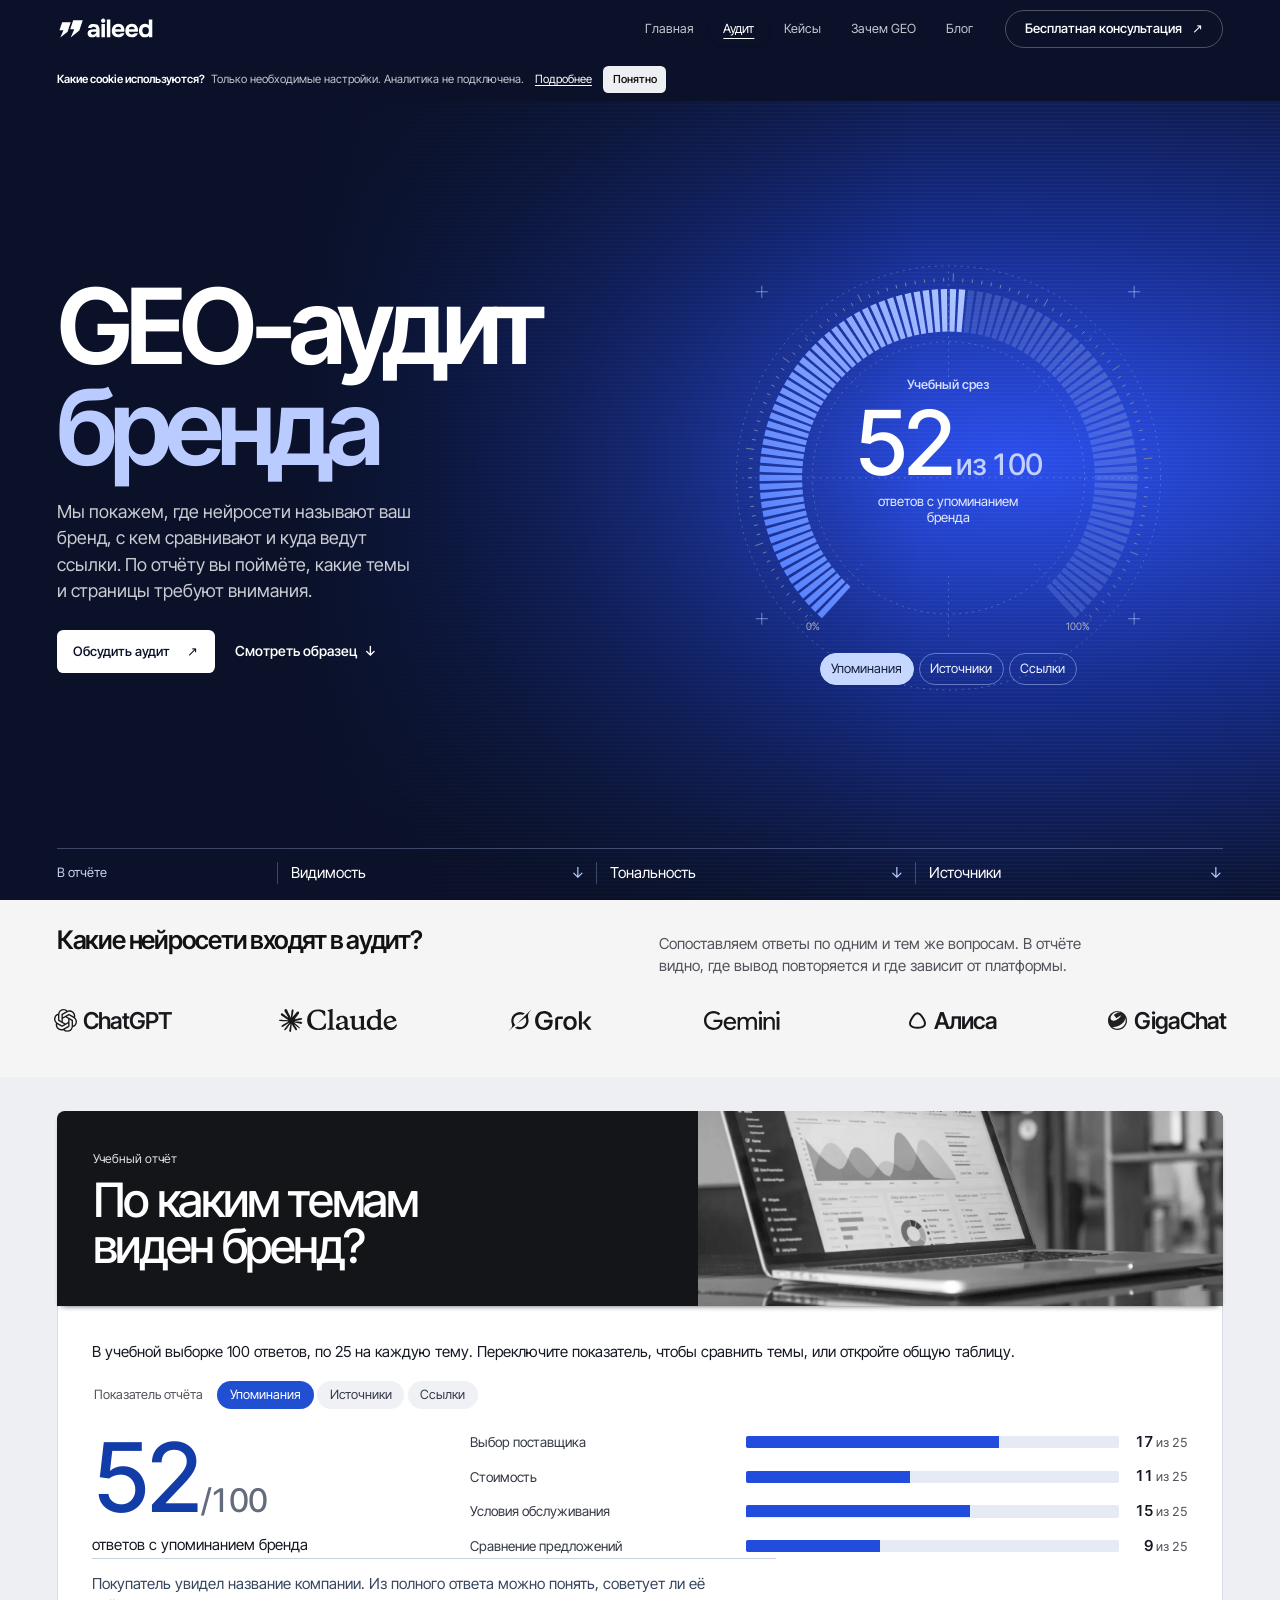
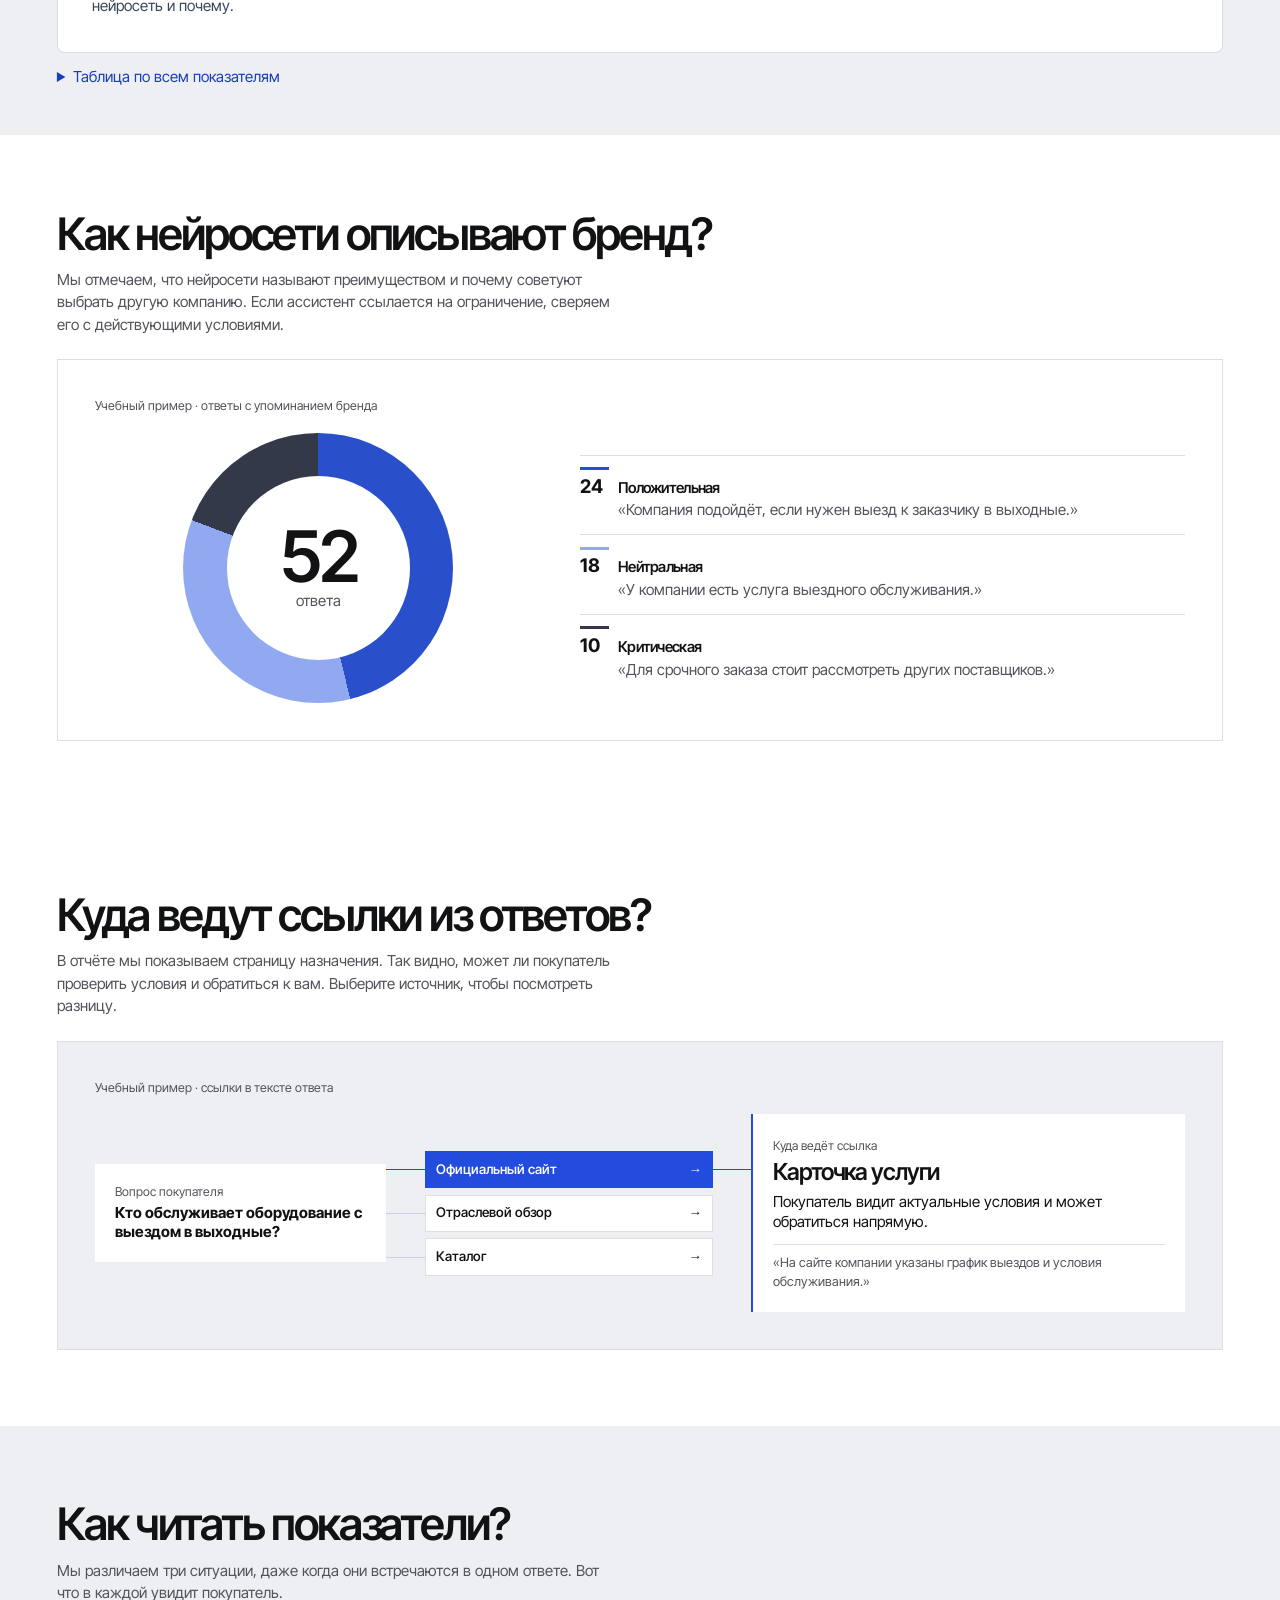
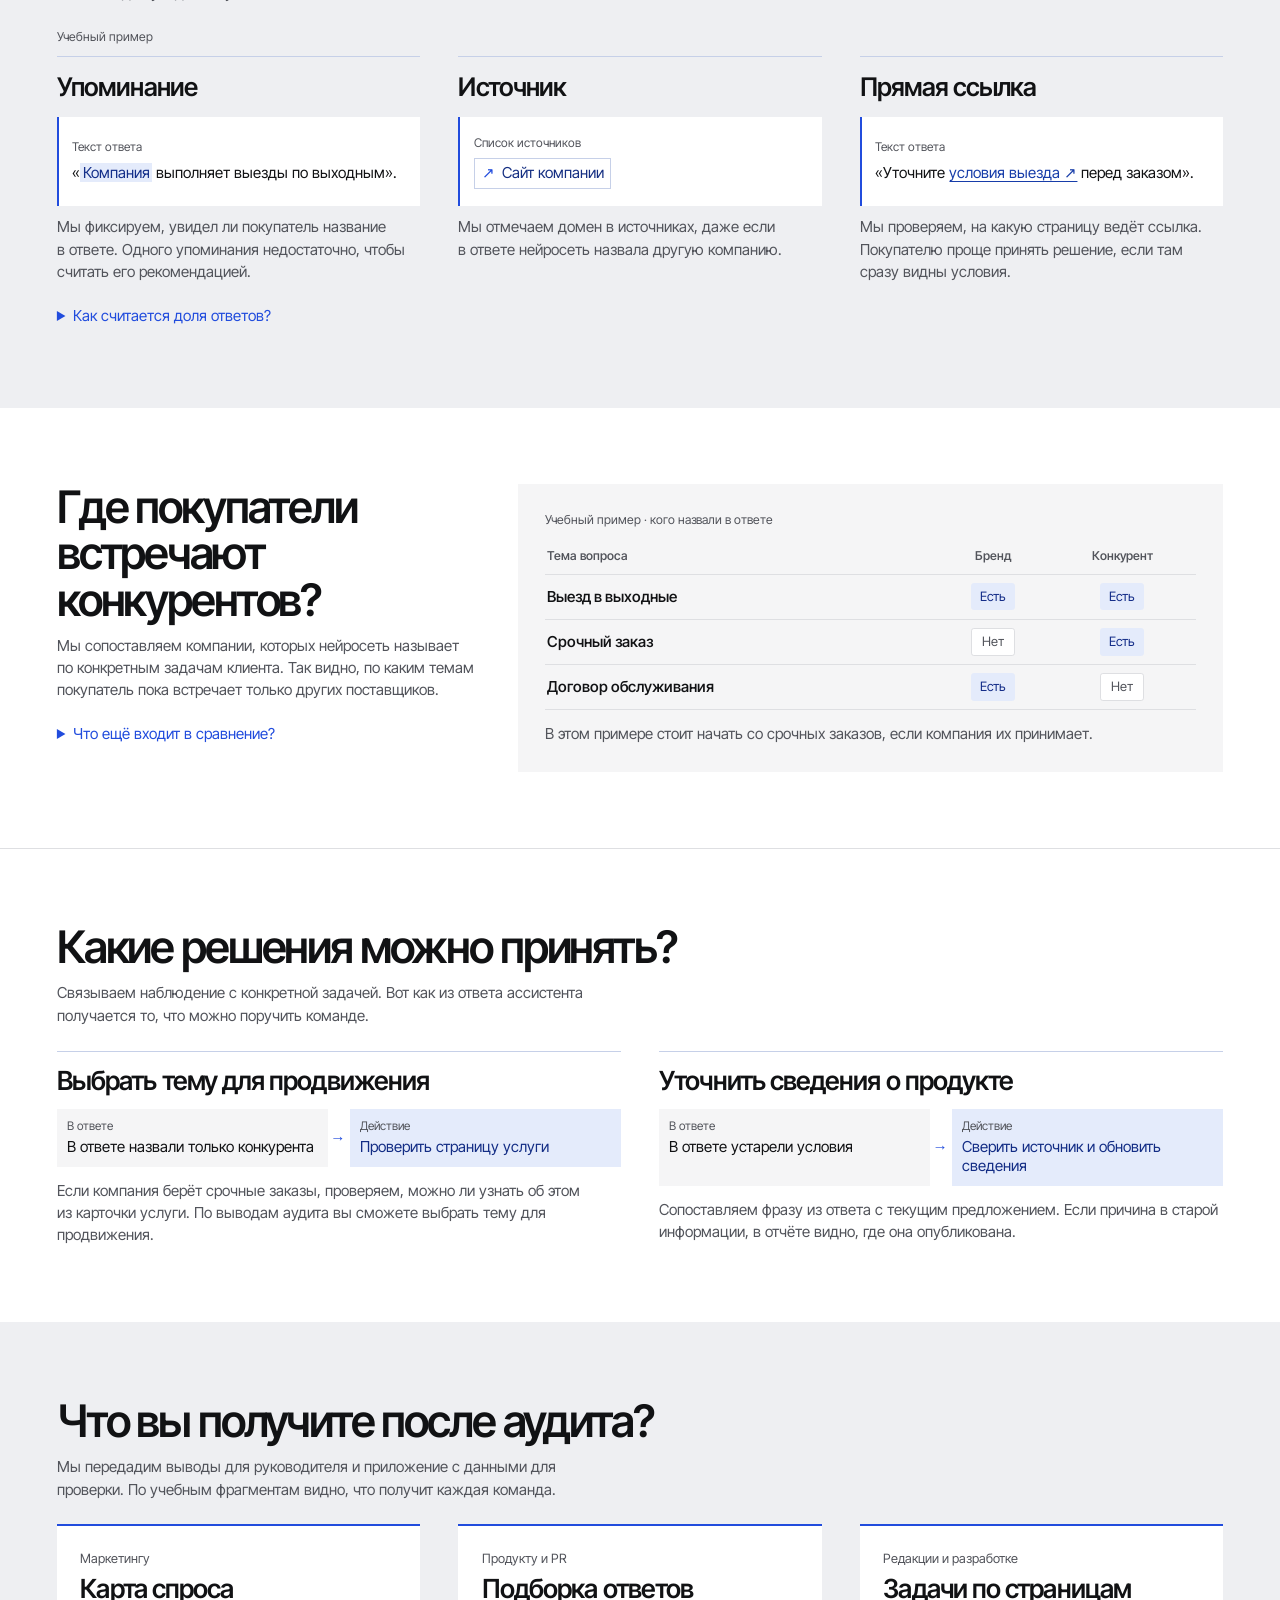
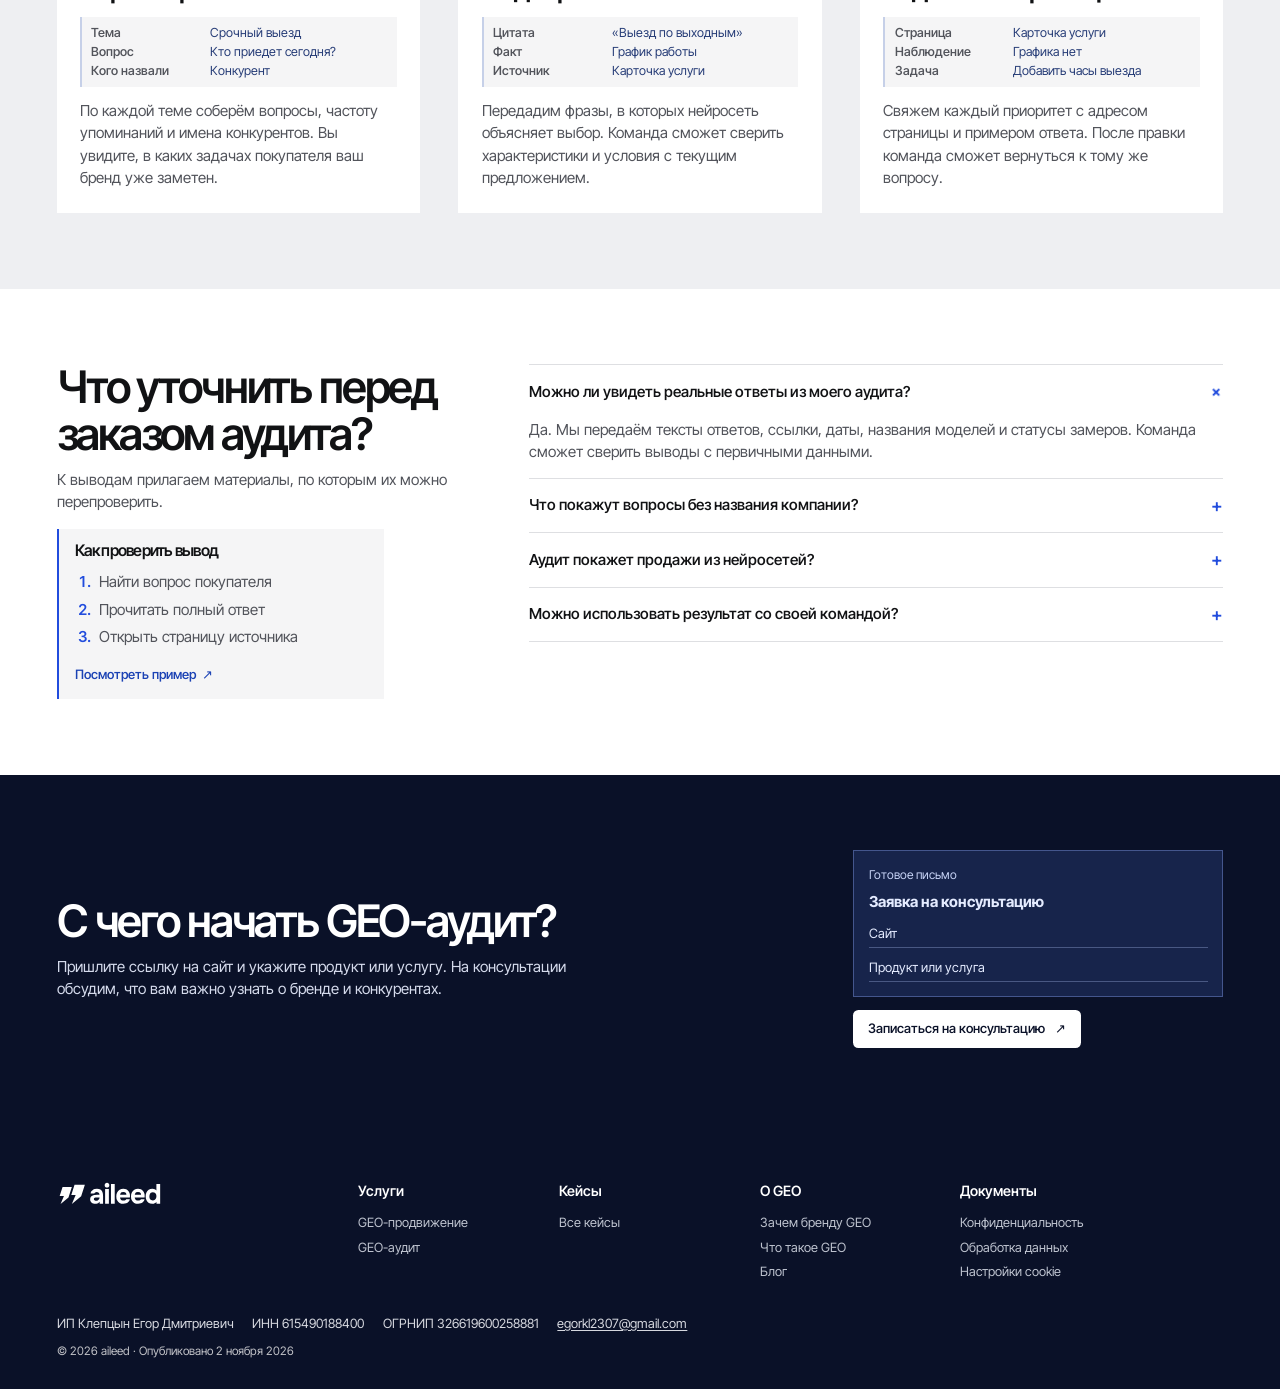
==== commit 21901c35: "feat(site): Redesign the GEO audit page Use the homepage visual language for the audit cover. Pair e" ====
--- a/audit/index.html
+++ b/audit/index.html
@@ -4,7 +4,7 @@
 <meta charset="utf-8">
 <meta name="viewport" content="width=device-width,initial-scale=1">
 <title>GEO-аудит бренда в нейросетях | aileed</title>
-<meta name="description" content="GEO-аудит показывает видимость бренда, тональность ответов, конкурентов и источники. Посмотрите интерактивный отчёт на демонстрационных данных.">
+<meta name="description" content="Проверим, как ChatGPT, Алиса и другие нейросети описывают ваш бренд, кого называют рядом и куда ведут ссылки. Посмотрите образец GEO-аудита и состав отчёта.">
 <meta name="author" content="aileed">
 <meta name="datePublished" content="2026-11-02">
 <meta name="dateModified" content="2026-11-26">
@@ -13,12 +13,12 @@
 <link rel="canonical" href="https://egi411.github.io/geo-audit/audit/">
 <link rel="describedby" type="text/plain" href="https://egi411.github.io/geo-audit/llms.txt">
 <meta property="og:title" content="GEO-аудит бренда в нейросетях | aileed">
-<meta property="og:description" content="GEO-аудит показывает видимость бренда, тональность ответов, конкурентов и источники. Посмотрите интерактивный отчёт на демонстрационных данных.">
+<meta property="og:description" content="Проверим, как ChatGPT, Алиса и другие нейросети описывают ваш бренд, кого называют рядом и куда ведут ссылки. Посмотрите образец GEO-аудита и состав отчёта.">
 <meta property="og:url" content="https://egi411.github.io/geo-audit/audit/">
 <meta property="og:site_name" content="aileed">
 <meta property="og:locale" content="ru_RU">
 <meta property="og:type" content="website">
-<meta property="og:image" content="https://egi411.github.io/geo-audit/assets/social-audit.png?v=9ddc9992642e">
+<meta property="og:image" content="https://egi411.github.io/geo-audit/assets/social-audit.png?v=90ce664e64c8">
 <meta property="og:image:width" content="1200">
 <meta property="og:image:height" content="630">
 <meta property="og:image:alt" content="GEO-аудит бренда">
@@ -26,18 +26,19 @@
 <link rel="icon" type="image/svg+xml" href="../assets/mark.svg?v=1570c9bbff2b">
 <link rel="stylesheet" href="../assets/paper.css?v=c9712f9f808a">
 <link rel="stylesheet" href="../assets/interior.css?v=98729d764c56">
-<link rel="stylesheet" href="../assets/audit.css?v=8d6eb55b0c25">
+<link rel="stylesheet" href="../assets/agency.css?v=cbe759724222">
+<link rel="stylesheet" href="../assets/audit.css?v=e24bd3def97e">
 <script type="application/ld+json">{"@context": "https://schema.org", "@type": "Organization", "@id": "https://egi411.github.io/geo-audit/#org", "name": "aileed", "description": "Агентство GEO-продвижения и аудита видимости брендов в нейросетях.", "legalName": "ИП КЛЕПЦЫН ЕГОР ДМИТРИЕВИЧ", "taxID": "615490188400", "email": "egorkl2307@gmail.com", "identifier": {"@type": "PropertyValue", "propertyID": "ОГРНИП", "value": "326619600258881"}, "url": "https://egi411.github.io/geo-audit/", "logo": "https://egi411.github.io/geo-audit/assets/aileed-logo.svg?v=c0b8e38cba22"}</script>
 <script type="application/ld+json">{"@context": "https://schema.org", "@type": "WebSite", "@id": "https://egi411.github.io/geo-audit/#website", "name": "aileed", "url": "https://egi411.github.io/geo-audit/", "inLanguage": "ru-RU", "publisher": {"@id": "https://egi411.github.io/geo-audit/#org"}}</script>
-<script type="application/ld+json">{"@context": "https://schema.org", "@type": "WebPage", "@id": "https://egi411.github.io/geo-audit/audit/#page", "url": "https://egi411.github.io/geo-audit/audit/", "name": "GEO-аудит бренда в нейросетях | aileed", "description": "GEO-аудит показывает видимость бренда, тональность ответов, конкурентов и источники. Посмотрите интерактивный отчёт на демонстрационных данных.", "inLanguage": "ru-RU", "author": {"@id": "https://egi411.github.io/geo-audit/#org"}, "publisher": {"@id": "https://egi411.github.io/geo-audit/#org"}, "datePublished": "2026-11-02", "dateModified": "2026-11-26", "isPartOf": {"@id": "https://egi411.github.io/geo-audit/#website"}, "mainEntity": {"@id": "https://egi411.github.io/geo-audit/audit/#service"}}</script>
-<script type="application/ld+json">{"@context": "https://schema.org", "@type": "Service", "@id": "https://egi411.github.io/geo-audit/audit/#service", "name": "GEO-аудит бренда", "provider": {"@id": "https://egi411.github.io/geo-audit/#org"}, "areaServed": {"@type": "Country", "name": "Россия"}, "url": "https://egi411.github.io/geo-audit/audit/", "description": "GEO-аудит показывает видимость бренда, тональность ответов, конкурентов и источники. Посмотрите интерактивный отчёт на демонстрационных данных."}</script>
-<script type="application/ld+json">{"@context": "https://schema.org", "@type": "FAQPage", "@id": "https://egi411.github.io/geo-audit/audit/#faq", "isPartOf": {"@id": "https://egi411.github.io/geo-audit/audit/#page"}, "mainEntity": [{"@type": "Question", "name": "Можно ли увидеть реальные ответы из моего аудита?", "acceptedAnswer": {"@type": "Answer", "text": "Да. В приложении доступны тексты, ссылки, даты, модели и статусы замеров. По ним команда может проверить выводы отчёта."}}, {"@type": "Question", "name": "Что покажут вопросы без названия компании?", "acceptedAnswer": {"@type": "Answer", "text": "В каких ситуациях ИИ назвал бренд без подсказки. Вопросы с названием мы разбираем отдельно. По ним видно, как ИИ описывает уже известную покупателю компанию."}}, {"@type": "Question", "name": "Аудит покажет продажи из ИИ?", "acceptedAnswer": {"@type": "Answer", "text": "Для выводов о продажах нужны данные аналитики и CRM. Аудит показывает содержание ответов, упоминания и ссылки в пределах исследованной выборки."}}, {"@type": "Question", "name": "Можно использовать результат со своей командой?", "acceptedAnswer": {"@type": "Answer", "text": "Да. Таблица связывает наблюдения с вопросами и страницами. Редакция или разработчики могут взять задачи в работу."}}]}</script>
+<script type="application/ld+json">{"@context": "https://schema.org", "@type": "WebPage", "@id": "https://egi411.github.io/geo-audit/audit/#page", "url": "https://egi411.github.io/geo-audit/audit/", "name": "GEO-аудит бренда в нейросетях | aileed", "description": "Проверим, как ChatGPT, Алиса и другие нейросети описывают ваш бренд, кого называют рядом и куда ведут ссылки. Посмотрите образец GEO-аудита и состав отчёта.", "inLanguage": "ru-RU", "author": {"@id": "https://egi411.github.io/geo-audit/#org"}, "publisher": {"@id": "https://egi411.github.io/geo-audit/#org"}, "datePublished": "2026-11-02", "dateModified": "2026-11-26", "isPartOf": {"@id": "https://egi411.github.io/geo-audit/#website"}, "mainEntity": {"@id": "https://egi411.github.io/geo-audit/audit/#service"}}</script>
+<script type="application/ld+json">{"@context": "https://schema.org", "@type": "Service", "@id": "https://egi411.github.io/geo-audit/audit/#service", "name": "GEO-аудит бренда", "provider": {"@id": "https://egi411.github.io/geo-audit/#org"}, "areaServed": {"@type": "Country", "name": "Россия"}, "url": "https://egi411.github.io/geo-audit/audit/", "description": "Проверим, как ChatGPT, Алиса и другие нейросети описывают ваш бренд, кого называют рядом и куда ведут ссылки. Посмотрите образец GEO-аудита и состав отчёта."}</script>
+<script type="application/ld+json">{"@context": "https://schema.org", "@type": "FAQPage", "@id": "https://egi411.github.io/geo-audit/audit/#faq", "isPartOf": {"@id": "https://egi411.github.io/geo-audit/audit/#page"}, "mainEntity": [{"@type": "Question", "name": "Можно ли увидеть реальные ответы из&nbsp;моего аудита?", "acceptedAnswer": {"@type": "Answer", "text": "Да. Мы передаём тексты ответов, ссылки, даты, названия моделей и&nbsp;статусы замеров. Команда сможет сверить выводы с&nbsp;первичными данными."}}, {"@type": "Question", "name": "Что покажут вопросы без названия компании?", "acceptedAnswer": {"@type": "Answer", "text": "Мы покажем, в&nbsp;каких ситуациях нейросеть назвала вас без подсказки. Вопросы с&nbsp;названием разбираем отдельно. По&nbsp;ним видно, как нейросеть описывает уже известную покупателю компанию."}}, {"@type": "Question", "name": "Аудит покажет продажи из&nbsp;нейросетей?", "acceptedAnswer": {"@type": "Answer", "text": "Для оценки продаж нужны данные веб-аналитики и&nbsp;CRM. По&nbsp;аудиту мы покажем, где нейросети называют бренд и&nbsp;по&nbsp;каким ссылкам покупатель может перейти на&nbsp;сайт."}}, {"@type": "Question", "name": "Можно использовать результат со&nbsp;своей командой?", "acceptedAnswer": {"@type": "Answer", "text": "Да. Мы связываем наблюдения с&nbsp;ответами и&nbsp;страницами. Редакция или разработчики смогут взять задачи в&nbsp;работу."}}]}</script>
 <script type="application/ld+json">{"@context": "https://schema.org", "@type": "BreadcrumbList", "itemListElement": [{"@type": "ListItem", "position": 1, "name": "aileed", "item": "https://egi411.github.io/geo-audit/"}, {"@type": "ListItem", "position": 2, "name": "GEO-аудит бренда в нейросетях", "item": "https://egi411.github.io/geo-audit/audit/"}]}</script>
 <script src="../assets/site.js?v=fdec0477e495" defer>
 </script>
 <script src="../assets/privacy.js?v=5a8c73a1b54d" defer>
 </script>
-<script src="../assets/audit-reveal.js?v=5a88a74fdcaf" defer>
+<script src="../assets/audit-reveal.js?v=fa6b9d28888b" defer>
 </script>
 </head>
 <body class="paper-site" itemscope itemtype="https://schema.org/WebPage" itemid="https://egi411.github.io/geo-audit/audit/#page">
@@ -75,244 +76,166 @@
 </aside>
 <main id="main">
 <div class="audit-edition">
-<div class="audit-opening">
-<header class="audit-intro wrap">
-<div class="audit-offer">
-<h1>GEO-аудит бренда</h1>
- <p class="short-answer">Узнайте, когда нейросети называют ваш бренд, кого предлагают рядом и куда отправляют читателя за подробностями.</p>
- <p>В отчёте получите ответы по вашим продуктам, ссылки на источники и список страниц, с которых стоит начать работу.</p>
- <div class="actions">
-<a class="btn primary" href="mailto:egorkl2307@gmail.com?subject=%D0%97%D0%B0%D1%8F%D0%B2%D0%BA%D0%B0%20%D0%BD%D0%B0%20%D0%B1%D0%B5%D1%81%D0%BF%D0%BB%D0%B0%D1%82%D0%BD%D1%83%D1%8E%20%D0%BA%D0%BE%D0%BD%D1%81%D1%83%D0%BB%D1%8C%D1%82%D0%B0%D1%86%D0%B8%D1%8E&amp;body=%D0%97%D0%B4%D1%80%D0%B0%D0%B2%D1%81%D1%82%D0%B2%D1%83%D0%B9%D1%82%D0%B5%21%20%D0%A5%D0%BE%D1%87%D1%83%20%D0%B7%D0%B0%D0%BF%D0%B8%D1%81%D0%B0%D1%82%D1%8C%D1%81%D1%8F%20%D0%BD%D0%B0%20%D0%B1%D0%B5%D1%81%D0%BF%D0%BB%D0%B0%D1%82%D0%BD%D1%83%D1%8E%20%D0%BA%D0%BE%D0%BD%D1%81%D1%83%D0%BB%D1%8C%D1%82%D0%B0%D1%86%D0%B8%D1%8E.%0A%0A%D0%A1%D0%B0%D0%B9%D1%82%3A%20%0A%D0%9F%D1%80%D0%BE%D0%B4%D1%83%D0%BA%D1%82%20%D0%B8%D0%BB%D0%B8%20%D1%83%D1%81%D0%BB%D1%83%D0%B3%D0%B0%20%D0%B4%D0%BB%D1%8F%20%D0%BF%D1%80%D0%BE%D0%B4%D0%B2%D0%B8%D0%B6%D0%B5%D0%BD%D0%B8%D1%8F%3A%20" data-open-brief>Обсудить аудит ↗</a>
- <a class="text-link" href="#observations">Образец отчёта ↓</a>
-</div>
-</div>
-<div class="audit-preview" aria-label="Фрагмент учебного отчёта">
-    <div class="preview-meta">
-<b>Видимость бренда</b>
-<span>Учебный отчёт</span>
-</div>
-    <div class="preview-body">
-<div class="preview-readings">
-<div class="preview-reading reading-name">
-<strong>52<small>/100</small>
+<div class="audit-hero">
+<section class="audit-opening front-cover" id="audit-start">
+ <div class="wrap cover-layout">
+<div class="cover-copy">
+<h1>GEO-аудит <span>бренда</span>
+</h1>
+ <p class="short-answer">Мы покажем, где нейросети называют ваш бренд, с&nbsp;кем сравнивают и&nbsp;куда ведут ссылки. По&nbsp;отчёту вы поймёте, какие темы и&nbsp;страницы требуют внимания.</p>
+ <div class="front-actions">
+<a class="btn primary" href="mailto:egorkl2307@gmail.com?subject=%D0%97%D0%B0%D1%8F%D0%B2%D0%BA%D0%B0%20%D0%BD%D0%B0%20%D0%B1%D0%B5%D1%81%D0%BF%D0%BB%D0%B0%D1%82%D0%BD%D1%83%D1%8E%20%D0%BA%D0%BE%D0%BD%D1%81%D1%83%D0%BB%D1%8C%D1%82%D0%B0%D1%86%D0%B8%D1%8E&amp;body=%D0%97%D0%B4%D1%80%D0%B0%D0%B2%D1%81%D1%82%D0%B2%D1%83%D0%B9%D1%82%D0%B5%21%20%D0%A5%D0%BE%D1%87%D1%83%20%D0%B7%D0%B0%D0%BF%D0%B8%D1%81%D0%B0%D1%82%D1%8C%D1%81%D1%8F%20%D0%BD%D0%B0%20%D0%B1%D0%B5%D1%81%D0%BF%D0%BB%D0%B0%D1%82%D0%BD%D1%83%D1%8E%20%D0%BA%D0%BE%D0%BD%D1%81%D1%83%D0%BB%D1%8C%D1%82%D0%B0%D1%86%D0%B8%D1%8E.%0A%0A%D0%A1%D0%B0%D0%B9%D1%82%3A%20%0A%D0%9F%D1%80%D0%BE%D0%B4%D1%83%D0%BA%D1%82%20%D0%B8%D0%BB%D0%B8%20%D1%83%D1%81%D0%BB%D1%83%D0%B3%D0%B0%20%D0%B4%D0%BB%D1%8F%20%D0%BF%D1%80%D0%BE%D0%B4%D0%B2%D0%B8%D0%B6%D0%B5%D0%BD%D0%B8%D1%8F%3A%20" data-open-brief>Обсудить аудит <span aria-hidden="true">↗</span>
+</a>
+ <a class="front-link" href="#observations">Смотреть образец <span aria-hidden="true">↓</span>
+</a>
+</div>
+ </div>
+<figure class="audit-preview" aria-labelledby="audit-preview-title">
+    <div class="audit-dial">
+<svg class="coverage-dial" viewBox="0 0 476 415" aria-hidden="true" focusable="false">
+      <defs>
+<linearGradient id="coverage-ink" gradientUnits="userSpaceOnUse" x1="38" y1="290" x2="425" y2="95">
+      <stop stop-color="#5883ff"/>
+<stop offset=".45" stop-color="#8faaff"/>
+<stop offset=".78" stop-color="#b8ceff"/>
+<stop offset="1" stop-color="#f0f5ff"/>
+</linearGradient>
+</defs>
+      <g class="coverage-guide" fill="none">
+      <circle cx="238" cy="231" r="229"/>
+<circle cx="238" cy="231" r="147"/>
+      <path d="M15 231H461 M238 8V141 M238 337V402 M79 72L145 138 M331 324L394 387 M79 390L145 324 M331 138L397 72"/>
+      </g>
+      <g class="coverage-crosshair">
+<path d="M30 30h13m-6.5 -6.5v13 M432 30h13m-6.5 -6.5v13 M30 383h13m-6.5 -6.5v13 M432 383h13m-6.5 -6.5v13"/>
+</g>
+      <g class="coverage-segments" fill="url(#coverage-ink)">
+<path d="M101.39 382.51 L96.39 377.84 L128.32 344.73 L132.20 348.34 Z" class="name source link"/>
+<path d="M94.24 375.73 L89.47 370.84 L122.96 339.30 L126.65 343.10 Z" class="name source link"/>
+<path d="M87.41 368.62 L82.89 363.50 L117.86 333.62 L121.37 337.59 Z" class="name source link"/>
+<path d="M80.94 361.19 L76.67 355.86 L113.05 327.70 L116.36 331.83 Z" class="name source link"/>
+<path d="M74.84 353.46 L70.83 347.92 L108.53 321.56 L111.63 325.84 Z" class="name source link"/>
+<path d="M69.12 345.43 L65.38 339.71 L104.30 315.20 L107.20 319.63 Z" class="name source link"/>
+<path d="M63.79 337.15 L60.33 331.25 L100.39 308.64 L103.07 313.21 Z" class="name source link"/>
+<path d="M58.87 328.61 L55.70 322.55 L96.81 301.91 L99.26 306.60 Z" class="name source link"/>
+<path d="M54.36 319.85 L51.49 313.64 L93.55 295.01 L95.77 299.81 Z" class="name source link"/>
+<path d="M50.29 310.88 L47.72 304.54 L90.62 287.96 L92.62 292.86 Z" class="name source link"/>
+<path d="M46.65 301.72 L44.39 295.27 L88.05 280.78 L89.80 285.77 Z" class="name source link"/>
+<path d="M43.46 292.40 L41.51 285.84 L85.82 273.48 L87.33 278.55 Z" class="name source link"/>
+<path d="M40.72 282.93 L39.09 276.29 L83.94 266.08 L85.21 271.22 Z" class="name source link"/>
+<path d="M38.44 273.35 L37.14 266.64 L82.43 258.60 L83.44 263.80 Z" class="name source link"/>
+<path d="M36.63 263.66 L35.65 256.89 L81.28 251.06 L82.04 256.30 Z" class="name source link"/>
+<path d="M35.29 253.90 L34.64 247.09 L80.49 243.46 L81.00 248.73 Z" class="name source link"/>
+<path d="M34.42 244.08 L34.10 237.26 L80.07 235.84 L80.33 241.13 Z" class="name source link"/>
+<path d="M34.03 234.24 L34.03 227.40 L80.02 228.21 L80.02 233.51 Z" class="name source link"/>
+<path d="M34.11 224.39 L34.44 217.56 L80.34 220.59 L80.08 225.88 Z" class="name source link"/>
+<path d="M34.66 214.55 L35.33 207.74 L81.03 212.99 L80.51 218.26 Z" class="name source"/>
+<path d="M35.70 204.75 L36.69 197.99 L82.08 205.43 L81.31 210.67 Z" class="name source"/>
+<path d="M37.20 195.01 L38.52 188.30 L83.50 197.93 L82.48 203.13 Z" class="name source"/>
+<path d="M39.17 185.36 L40.81 178.72 L85.28 190.51 L84.01 195.65 Z" class="name source"/>
+<path d="M41.61 175.81 L43.57 169.26 L87.41 183.18 L85.89 188.25 Z" class="name source"/>
+<path d="M44.50 166.39 L46.77 159.94 L89.89 175.97 L88.13 180.96 Z" class="name source"/>
+<path d="M47.85 157.12 L50.43 150.79 L92.72 168.88 L90.72 173.78 Z" class="name source"/>
+<path d="M51.64 148.03 L54.52 141.83 L95.89 161.94 L93.66 166.74 Z" class="name source"/>
+<path d="M55.86 139.13 L59.04 133.07 L99.39 155.16 L96.93 159.84 Z" class="name source"/>
+<path d="M60.51 130.44 L63.98 124.55 L103.22 148.55 L100.53 153.11 Z" class="name source"/>
+<path d="M65.57 121.98 L69.32 116.27 L107.36 142.14 L104.45 146.57 Z" class="name source"/>
+<path d="M71.04 113.79 L75.06 108.26 L111.80 135.93 L108.69 140.22 Z" class="name source"/>
+<path d="M76.89 105.86 L81.17 100.53 L116.54 129.95 L113.22 134.08 Z" class="name source"/>
+<path d="M83.12 98.23 L87.66 93.11 L121.56 124.20 L118.05 128.17 Z" class="name source"/>
+<path d="M89.71 90.90 L94.49 86.01 L126.85 118.71 L123.15 122.49 Z" class="name source"/>
+<path d="M96.65 83.91 L101.66 79.25 L132.40 113.47 L128.52 117.07 Z" class="name source"/>
+<path d="M103.92 77.25 L109.15 72.85 L138.20 108.51 L134.15 111.92 Z" class="name source"/>
+<path d="M111.50 70.96 L116.93 66.81 L144.23 103.83 L140.02 107.05 Z" class="name"/>
+<path d="M119.37 65.04 L125.00 61.15 L150.48 99.45 L146.12 102.46 Z" class="name"/>
+<path d="M127.53 59.50 L133.33 55.90 L156.94 95.38 L152.44 98.17 Z" class="name"/>
+<path d="M135.94 54.37 L141.91 51.05 L163.58 91.62 L158.95 94.20 Z" class="name"/>
+<path d="M144.58 49.65 L150.71 46.62 L170.40 88.19 L165.65 90.54 Z" class="name"/>
+<path d="M153.45 45.35 L159.72 42.62 L177.37 85.10 L172.52 87.21 Z" class="name"/>
+<path d="M162.51 41.48 L168.91 39.06 L184.49 82.34 L179.53 84.21 Z" class="name"/>
+<path d="M171.75 38.06 L178.25 35.94 L191.73 79.93 L186.69 81.56 Z" class="name"/>
+<path d="M181.15 35.08 L187.74 33.29 L199.08 77.87 L193.97 79.26 Z" class="name"/>
+<path d="M190.67 32.57 L197.35 31.09 L206.51 76.17 L201.34 77.31 Z" class="name"/>
+<path d="M200.31 30.51 L207.05 29.36 L214.03 74.83 L208.81 75.72 Z" class="name"/>
+<path d="M210.03 28.93 L216.82 28.10 L221.60 73.85 L216.34 74.49 Z" class="name"/>
+<path d="M219.82 27.81 L226.64 27.32 L229.20 73.25 L223.92 73.63 Z" class="name"/>
+<path d="M229.66 27.17 L236.49 27.01 L236.83 73.00 L231.54 73.13 Z" class="name"/>
+<path d="M239.51 27.01 L246.34 27.17 L244.46 73.13 L239.17 73.00 Z" class="name"/>
+<path d="M249.36 27.32 L256.18 27.81 L252.08 73.63 L246.80 73.25 Z" class="name"/>
+<path d="M259.18 28.10 L265.97 28.93 L259.66 74.49 L254.40 73.85 Z"/>
+<path d="M268.95 29.36 L275.69 30.51 L267.19 75.72 L261.97 74.83 Z"/>
+<path d="M278.65 31.09 L285.33 32.57 L274.66 77.31 L269.49 76.17 Z"/>
+<path d="M288.26 33.29 L294.85 35.08 L282.03 79.26 L276.92 77.87 Z"/>
+<path d="M297.75 35.94 L304.25 38.06 L289.31 81.56 L284.27 79.93 Z"/>
+<path d="M307.09 39.06 L313.49 41.48 L296.47 84.21 L291.51 82.34 Z"/>
+<path d="M316.28 42.62 L322.55 45.35 L303.48 87.21 L298.63 85.10 Z"/>
+<path d="M325.29 46.62 L331.42 49.65 L310.35 90.54 L305.60 88.19 Z"/>
+<path d="M334.09 51.05 L340.06 54.37 L317.05 94.20 L312.42 91.62 Z"/>
+<path d="M342.67 55.90 L348.47 59.50 L323.56 98.17 L319.06 95.38 Z"/>
+<path d="M351.00 61.15 L356.63 65.04 L329.88 102.46 L325.52 99.45 Z"/>
+<path d="M359.07 66.81 L364.50 70.96 L335.98 107.05 L331.77 103.83 Z"/>
+<path d="M366.85 72.85 L372.08 77.25 L341.85 111.92 L337.80 108.51 Z"/>
+<path d="M374.34 79.25 L379.35 83.91 L347.48 117.07 L343.60 113.47 Z"/>
+<path d="M381.51 86.01 L386.29 90.90 L352.85 122.49 L349.15 118.71 Z"/>
+<path d="M388.34 93.11 L392.88 98.23 L357.95 128.17 L354.44 124.20 Z"/>
+<path d="M394.83 100.53 L399.11 105.86 L362.78 134.08 L359.46 129.95 Z"/>
+<path d="M400.94 108.26 L404.96 113.79 L367.31 140.22 L364.20 135.93 Z"/>
+<path d="M406.68 116.27 L410.43 121.98 L371.55 146.57 L368.64 142.14 Z"/>
+<path d="M412.02 124.55 L415.49 130.44 L375.47 153.11 L372.78 148.55 Z"/>
+<path d="M416.96 133.07 L420.14 139.13 L379.07 159.84 L376.61 155.16 Z"/>
+<path d="M421.48 141.83 L424.36 148.03 L382.34 166.74 L380.11 161.94 Z"/>
+<path d="M425.57 150.79 L428.15 157.12 L385.28 173.78 L383.28 168.88 Z"/>
+<path d="M429.23 159.94 L431.50 166.39 L387.87 180.96 L386.11 175.97 Z"/>
+<path d="M432.43 169.26 L434.39 175.81 L390.11 188.25 L388.59 183.18 Z"/>
+<path d="M435.19 178.72 L436.83 185.36 L391.99 195.65 L390.72 190.51 Z"/>
+<path d="M437.48 188.30 L438.80 195.01 L393.52 203.13 L392.50 197.93 Z"/>
+<path d="M439.31 197.99 L440.30 204.75 L394.69 210.67 L393.92 205.43 Z"/>
+<path d="M440.67 207.74 L441.34 214.55 L395.49 218.26 L394.97 212.99 Z"/>
+<path d="M441.56 217.56 L441.89 224.39 L395.92 225.88 L395.66 220.59 Z"/>
+<path d="M441.97 227.40 L441.97 234.24 L395.98 233.51 L395.98 228.21 Z"/>
+<path d="M441.90 237.26 L441.58 244.08 L395.67 241.13 L395.93 235.84 Z"/>
+<path d="M441.36 247.09 L440.71 253.90 L395.00 248.73 L395.51 243.46 Z"/>
+<path d="M440.35 256.89 L439.37 263.66 L393.96 256.30 L394.72 251.06 Z"/>
+<path d="M438.86 266.64 L437.56 273.35 L392.56 263.80 L393.57 258.60 Z"/>
+<path d="M436.91 276.29 L435.28 282.93 L390.79 271.22 L392.06 266.08 Z"/>
+<path d="M434.49 285.84 L432.54 292.40 L388.67 278.55 L390.18 273.48 Z"/>
+<path d="M431.61 295.27 L429.35 301.72 L386.20 285.77 L387.95 280.78 Z"/>
+<path d="M428.28 304.54 L425.71 310.88 L383.38 292.86 L385.38 287.96 Z"/>
+<path d="M424.51 313.64 L421.64 319.85 L380.23 299.81 L382.45 295.01 Z"/>
+<path d="M420.30 322.55 L417.13 328.61 L376.74 306.60 L379.19 301.91 Z"/>
+<path d="M415.67 331.25 L412.21 337.15 L372.93 313.21 L375.61 308.64 Z"/>
+<path d="M410.62 339.71 L406.88 345.43 L368.80 319.63 L371.70 315.20 Z"/>
+<path d="M405.17 347.92 L401.16 353.46 L364.37 325.84 L367.47 321.56 Z"/>
+<path d="M399.33 355.86 L395.06 361.19 L359.64 331.83 L362.95 327.70 Z"/>
+<path d="M393.11 363.50 L388.59 368.62 L354.63 337.59 L358.14 333.62 Z"/>
+<path d="M386.53 370.84 L381.76 375.73 L349.35 343.10 L353.04 339.30 Z"/>
+<path d="M379.61 377.84 L374.61 382.51 L343.80 348.34 L347.68 344.73 Z"/>
+</g>
+<path fill="none" stroke="#7c879e" stroke-width="1" d="M93.42 386.05 L87.28 392.63 M86.10 378.88 L83.23 381.67 M79.13 371.38 L76.14 374.03 M72.54 363.54 L69.42 366.04 M66.33 355.40 L63.10 357.75 M60.53 346.96 L57.18 349.15 M55.14 338.26 L51.69 340.28 M50.17 329.30 L46.63 331.16 M45.64 320.12 L42.01 321.80 M41.56 310.73 L37.86 312.23 M37.94 301.15 L29.45 304.13 M34.79 291.41 L30.95 292.55 M32.11 281.53 L28.22 282.48 M29.91 271.52 L25.98 272.29 M28.20 261.43 L24.24 262.00 M26.97 251.26 L22.99 251.65 M26.24 241.05 L22.24 241.24 M26.00 230.81 L22.00 230.81 M26.26 220.58 L22.26 220.38 M27.01 210.36 L23.03 209.98 M28.25 200.20 L19.34 198.89 M29.98 190.11 L26.06 189.34 M32.20 180.11 L28.32 179.15 M34.90 170.23 L31.06 169.09 M38.07 160.50 L34.29 159.17 M41.70 150.93 L38.00 149.41 M45.80 141.54 L42.17 139.85 M50.34 132.36 L46.80 130.50 M55.33 123.42 L51.88 121.39 M60.73 114.72 L57.39 112.53 M66.55 106.30 L59.28 101.00 M72.78 98.17 L69.66 95.66 M79.38 90.34 L76.39 87.69 M86.36 82.85 L83.50 80.05 M93.69 75.70 L90.97 72.77 M101.36 68.91 L98.78 65.85 M109.34 62.50 L106.92 59.32 M117.63 56.49 L115.36 53.19 M126.20 50.88 L124.09 47.48 M135.02 45.69 L133.08 42.19 M144.09 40.93 L140.11 32.86 M153.38 36.62 L151.78 32.95 M162.86 32.76 L161.45 29.02 M172.52 29.36 L171.29 25.56 M182.34 26.44 L181.29 22.58 M192.28 23.99 L191.42 20.08 M202.33 22.02 L201.66 18.08 M212.46 20.54 L211.98 16.57 M222.65 19.56 L222.36 15.57 M232.88 19.06 L232.78 15.06 M243.12 19.06 L243.34 10.06 M253.35 19.56 L253.64 15.57 M263.54 20.54 L264.02 16.57 M273.67 22.02 L274.34 18.08 M283.72 23.99 L284.58 20.08 M293.66 26.44 L294.71 22.58 M303.48 29.36 L304.71 25.56 M313.14 32.76 L314.55 29.02 M322.62 36.62 L324.22 32.95 M331.91 40.93 L333.68 37.35 M340.98 45.69 L345.35 37.82 M349.80 50.88 L351.91 47.48 M358.37 56.49 L360.64 53.19 M366.66 62.50 L369.08 59.32 M374.64 68.91 L377.22 65.85 M382.31 75.70 L385.03 72.77 M389.64 82.85 L392.50 80.05 M396.62 90.34 L399.61 87.69 M403.22 98.17 L406.34 95.66 M409.45 106.30 L412.68 103.95 M415.27 114.72 L422.79 109.79 M420.67 123.42 L424.12 121.39 M425.66 132.36 L429.20 130.50 M430.20 141.54 L433.83 139.85 M434.30 150.93 L438.00 149.41 M437.93 160.50 L441.71 159.17 M441.10 170.23 L444.94 169.09 M443.80 180.11 L447.68 179.15 M446.02 190.11 L449.94 189.34 M447.75 200.20 L451.71 199.62 M448.99 210.36 L457.95 209.49 M449.74 220.58 L453.74 220.38 M450.00 230.81 L454.00 230.81 M449.76 241.05 L453.76 241.24 M449.03 251.26 L453.01 251.65 M447.80 261.43 L451.76 262.00 M446.09 271.52 L450.02 272.29 M443.89 281.53 L447.78 282.48 M441.21 291.41 L445.05 292.55 M438.06 301.15 L441.83 302.47 M434.44 310.73 L442.78 314.11 M430.36 320.12 L433.99 321.80 M425.83 329.30 L429.37 331.16 M420.86 338.26 L424.31 340.28 M415.47 346.96 L418.82 349.15 M409.67 355.40 L412.90 357.75 M403.46 363.54 L406.58 366.04 M396.87 371.38 L399.86 374.03 M389.90 378.88 L392.77 381.67 M382.58 386.05 L388.72 392.63"/>
+<g fill="#aaafbc" font-family="inherit" font-size="11">
+<text x="84" y="395">0%</text>
+<text x="391" y="395" text-anchor="end">100%</text>
+</g>
+</svg>
+    <div class="audit-dial-caption">
+<span id="audit-preview-title">Учебный срез</span>
+    <div class="preview-reading reading-name">
+        <strong>52<small> из 100</small>
 </strong>
 <p>ответов с упоминанием бренда</p>
 </div>
 <div class="preview-reading reading-source">
-<strong>36<small>/100</small>
+        <strong>36<small> из 100</small>
 </strong>
 <p>ответов с сайтом в источниках</p>
 </div>
 <div class="preview-reading reading-link">
-<strong>19<small>/100</small>
+        <strong>19<small> из 100</small>
 </strong>
 <p>ответов с прямой ссылкой в тексте</p>
 </div>
 </div>
-<div class="preview-grid" aria-hidden="true">
-<i class="name source link">
-</i>
-<i class="name source link">
-</i>
-<i class="name source link">
-</i>
-<i class="name source link">
-</i>
-<i class="name source link">
-</i>
-<i class="name source link">
-</i>
-<i class="name source link">
-</i>
-<i class="name source link">
-</i>
-<i class="name source link">
-</i>
-<i class="name source link">
-</i>
-<i class="name source link">
-</i>
-<i class="name source link">
-</i>
-<i class="name source link">
-</i>
-<i class="name source link">
-</i>
-<i class="name source link">
-</i>
-<i class="name source link">
-</i>
-<i class="name source link">
-</i>
-<i class="name source link">
-</i>
-<i class="name source link">
-</i>
-<i class="name source">
-</i>
-<i class="name source">
-</i>
-<i class="name source">
-</i>
-<i class="name source">
-</i>
-<i class="name source">
-</i>
-<i class="name source">
-</i>
-<i class="name source">
-</i>
-<i class="name source">
-</i>
-<i class="name source">
-</i>
-<i class="name source">
-</i>
-<i class="name source">
-</i>
-<i class="name source">
-</i>
-<i class="name source">
-</i>
-<i class="name source">
-</i>
-<i class="name source">
-</i>
-<i class="name source">
-</i>
-<i class="name source">
-</i>
-<i class="name">
-</i>
-<i class="name">
-</i>
-<i class="name">
-</i>
-<i class="name">
-</i>
-<i class="name">
-</i>
-<i class="name">
-</i>
-<i class="name">
-</i>
-<i class="name">
-</i>
-<i class="name">
-</i>
-<i class="name">
-</i>
-<i class="name">
-</i>
-<i class="name">
-</i>
-<i class="name">
-</i>
-<i class="name">
-</i>
-<i class="name">
-</i>
-<i class="name">
-</i>
-<i class="">
-</i>
-<i class="">
-</i>
-<i class="">
-</i>
-<i class="">
-</i>
-<i class="">
-</i>
-<i class="">
-</i>
-<i class="">
-</i>
-<i class="">
-</i>
-<i class="">
-</i>
-<i class="">
-</i>
-<i class="">
-</i>
-<i class="">
-</i>
-<i class="">
-</i>
-<i class="">
-</i>
-<i class="">
-</i>
-<i class="">
-</i>
-<i class="">
-</i>
-<i class="">
-</i>
-<i class="">
-</i>
-<i class="">
-</i>
-<i class="">
-</i>
-<i class="">
-</i>
-<i class="">
-</i>
-<i class="">
-</i>
-<i class="">
-</i>
-<i class="">
-</i>
-<i class="">
-</i>
-<i class="">
-</i>
-<i class="">
-</i>
-<i class="">
-</i>
-<i class="">
-</i>
-<i class="">
-</i>
-<i class="">
-</i>
-<i class="">
-</i>
-<i class="">
-</i>
-<i class="">
-</i>
-<i class="">
-</i>
-<i class="">
-</i>
-<i class="">
-</i>
-<i class="">
-</i>
-<i class="">
-</i>
-<i class="">
-</i>
-<i class="">
-</i>
-<i class="">
-</i>
-<i class="">
-</i>
-<i class="">
-</i>
-<i class="">
-</i>
-<i class="">
-</i>
-</div>
-</div>
-    <p class="preview-key">Одна ячейка — один ответ нейросети.</p>
+</div>
     <fieldset class="preview-select">
 <legend>Показатель учебной выборки</legend>
 <label>
@@ -328,12 +251,23 @@
 <span>Ссылки</span>
 </label>
 </fieldset>
-    </div>
-</header>
+    </figure>
+</div>
+ <nav class="wrap audit-cover-index" aria-label="Разделы отчёта">
+<span>В&nbsp;отчёте</span>
+ <a href="#observations">Видимость <span aria-hidden="true">↓</span>
+</a>
+ <a href="#tone">Тональность <span aria-hidden="true">↓</span>
+</a>
+ <a href="#sample">Источники <span aria-hidden="true">↓</span>
+</a>
+</nav>
+ </section>
 </div>
 <section class="model-ribbon" id="neural-networks" aria-labelledby="audit-models-title">
- <div class="wrap">
-<h2 id="audit-models-title">Какие нейросети входят в аудит?</h2>
+ <div class="wrap model-ribbon-heading">
+<h2 id="audit-models-title">Какие нейросети входят в&nbsp;аудит?</h2>
+ <p>Сопоставляем ответы по&nbsp;одним и&nbsp;тем же вопросам. В&nbsp;отчёте видно, где вывод повторяется и&nbsp;где зависит от&nbsp;платформы.</p>
 </div>
  <div class="model-ribbon-window" role="group" aria-labelledby="audit-models-title" tabindex="0">
  <ul role="list">
@@ -613,7 +547,7 @@
 <div class="wrap">
     <header class="edition-head">
 <h2>Как нейросети описывают бренд?</h2>
-    <p class="short-answer">В отчёте видно, что нейросети называют преимуществом, где дают справку и по какой причине советуют выбрать другую компанию.</p>
+    <p class="short-answer">Мы отмечаем, что нейросети называют преимуществом и почему советуют выбрать другую компанию. Если ассистент ссылается на ограничение, сверяем его с&nbsp;действующими условиями.</p>
 </header>
     <figure class="tone-figure">
 <figcaption>Учебный пример · ответы с упоминанием бренда</figcaption>
@@ -652,7 +586,7 @@
 <section class="source-section wrap" id="sample">
     <header class="edition-head">
 <h2>Куда ведут ссылки из ответов?</h2>
-    <p class="short-answer">Выберите источник, чтобы увидеть, какую страницу откроет покупатель и что сможет на ней узнать.</p>
+    <p class="short-answer">В отчёте мы показываем страницу назначения. Так видно, может ли покупатель проверить условия и&nbsp;обратиться к&nbsp;вам. Выберите источник, чтобы посмотреть разницу.</p>
 </header>
     <figure id="sample-board" class="source-map">
     <figcaption>Учебный пример · ссылки в тексте ответа</figcaption>
@@ -704,34 +638,49 @@
 <div class="wrap" id="results">
 <header class="edition-head">
 <h2>Как читать показатели?</h2>
-<p class="short-answer">Нейросеть может назвать компанию и отправить читателя на чужой сайт. Поэтому в отчёте отдельно считаем три вещи.</p>
+<p class="short-answer">Мы различаем три ситуации, даже когда они встречаются в&nbsp;одном ответе. Вот что в&nbsp;каждой увидит покупатель.</p>
 </header>
+<figure class="measurement-figure">
+<figcaption>Учебный пример</figcaption>
 <dl class="measurement-index">
-<div>
-<dt>Упоминание бренда</dt>
+<div class="measurement-item">
+<dt>Упоминание</dt>
 <dd>
-<strong>Название встречается в основном тексте.</strong>
-<p>Повтор названия в одном ответе засчитывается один раз. Название только в адресе или в подписи ссылки сюда не входит.</p>
+ <div class="metric-specimen">
+<span>Текст ответа</span>
+<p>«<mark>Компания</mark> выполняет выезды по&nbsp;выходным».</p>
+</div>
+<p>Мы фиксируем, увидел ли покупатель название в&nbsp;ответе. Одного упоминания недостаточно, чтобы считать его рекомендацией.</p>
 </dd>
 </div>
-<div>
-<dt>Сайт в источниках</dt>
+<div class="measurement-item">
+<dt>Источник</dt>
 <dd>
-<strong>Домен есть в списке источников ответа.</strong>
-<p>Несколько страниц одного сайта дают одно попадание за замер. Источник может остаться за пределами текста, который видит покупатель.</p>
+ <div class="metric-specimen">
+<span>Список источников</span>
+<p>
+<span class="evidence-ref">
+<i aria-hidden="true">↗</i> Сайт компании</span>
+</p>
+</div>
+<p>Мы отмечаем домен в&nbsp;источниках, даже если в&nbsp;ответе нейросеть назвала другую компанию.</p>
 </dd>
 </div>
-<div>
-<dt>URL в ответе</dt>
+<div class="measurement-item">
+<dt>Прямая ссылка</dt>
 <dd>
-<strong>В тексте ответа есть прямая ссылка на страницу сайта.</strong>
-<p>Считается и ссылка под словом. В отчёте видно, куда попадёт покупатель по ссылке. Это может быть карточка продукта, обзор или главная страница.</p>
+ <div class="metric-specimen">
+<span>Текст ответа</span>
+<p>«Уточните <span class="evidence-link">условия выезда ↗</span> перед заказом».</p>
+</div>
+<p>Мы проверяем, на&nbsp;какую страницу ведёт ссылка. Покупателю проще принять решение, если там сразу видны условия.</p>
 </dd>
 </div>
 </dl>
+</figure>
 <details class="source-book">
-<summary>Как считается процент?</summary>
-<p>Число замеров с признаком делим на все попытки в выбранной группе. Отказы и ошибки входят в знаменатель и отмечены отдельно. Один ответ может учитываться сразу в нескольких показателях.</p>
+<summary>Как считается доля ответов?</summary>
+<p>Число замеров с&nbsp;признаком делим на&nbsp;все попытки в&nbsp;выбранной группе. Отказы и&nbsp;ошибки отмечаем отдельно. Один ответ может учитываться в&nbsp;нескольких показателях.</p>
 </details>
 </div>
 </section>
@@ -739,55 +688,82 @@
 <div class="wrap" id="competitors">
 <header class="edition-head">
 <h2>Где покупатели встречают конкурентов?</h2>
-<p class="short-answer">Вы увидите соперников по каждому вопросу и платформе. Даже при одинаковой частоте упоминаний порядок брендов и ссылки могут отличаться.</p>
+<p class="short-answer">Мы сопоставляем компании, которых нейросеть называет по&nbsp;конкретным задачам клиента. Так видно, по&nbsp;каким темам покупатель пока встречает только других поставщиков.</p>
 </header>
-<table class="rival-table">
+ <figure class="rival-board">
+<figcaption>Учебный пример · кого назвали в&nbsp;ответе</figcaption>
+ <table class="rival-table">
 <thead>
 <tr>
-<th>Показатель</th>
-<th>Что входит в сравнение</th>
-<th>Что это даёт бизнесу</th>
+<th scope="col">Тема вопроса</th>
+<th scope="col">Бренд</th>
+<th scope="col">Конкурент</th>
 </tr>
 </thead>
-<tbody>
+ <tbody>
 <tr>
-<th scope="row">Доля голоса</th>
-<td>Какую часть всех появлений брендов из списка сравнения занимает ваша компания. Каждый бренд учитывается один раз за ответ.</td>
-<td>Кто чаще других попадает в поле зрения покупателя.</td>
+<th scope="row">Выезд в&nbsp;выходные</th>
+<td>
+<span data-status="Есть">Есть</span>
+</td>
+<td>
+<span data-status="Есть">Есть</span>
+</td>
 </tr>
 <tr>
-<th scope="row">Первое место и топ-3</th>
-<td>Как часто название встречается первым или среди первых трёх. Среднюю позицию считаем среди ответов, где бренд назван.</td>
-<td>Кого клиент видит раньше. Порядок имён сам по себе не доказывает рекомендацию.</td>
+<th scope="row">Срочный заказ</th>
+<td>
+<span data-status="Нет">Нет</span>
+</td>
+<td>
+<span data-status="Есть">Есть</span>
+</td>
 </tr>
 <tr>
-<th scope="row">Конкурент без вас</th>
-<td>По каким вопросам другой бренд появляется, когда вашего нет. Для сайтов так же сравниваем конкретные URL и их порядок в источниках.</td>
-<td>По каким темам покупатель видит только конкурента и его страницы.</td>
-</tr>
-<tr>
-<th scope="row">Повторяемость</th>
-<td>В скольких повторах и на каких платформах воспроизводится наблюдение. Ответы на вопросы с названием бренда и без подсказки показываем раздельно.</td>
-<td>Какие результаты подтвердились при повторной проверке.</td>
+<th scope="row">Договор обслуживания</th>
+<td>
+<span data-status="Есть">Есть</span>
+</td>
+<td>
+<span data-status="Нет">Нет</span>
+</td>
 </tr>
 </tbody>
 </table>
+ <p>В&nbsp;этом примере стоит начать со&nbsp;срочных заказов, если компания их принимает.</p>
+</figure>
+ <details class="source-book">
+<summary>Что ещё входит в&nbsp;сравнение?</summary>
+ <p>Мы сравниваем долю упоминаний, порядок появления брендов и&nbsp;страницы в&nbsp;источниках. Отдельно отмечаем ответы, где нейросеть прямо советует компанию, и&nbsp;смотрим, повторяется ли вывод.</p>
+</details>
 </div>
 </section>
 <section class="edition audit-focus">
 <div class="wrap" id="audit-value">
-<header>
+<header class="edition-head">
 <h2>Какие решения можно принять?</h2>
- <p>По отчёту можно выбрать тему, где покупатели видят только конкурентов, или найти сведения о вашем предложении, которые пора обновить.</p>
+<p class="short-answer">Связываем наблюдение с&nbsp;конкретной задачей. Вот как из&nbsp;ответа ассистента получается то, что можно поручить команде.</p>
 </header>
- <div class="audit-lenses">
+<div class="audit-lenses">
 <article>
 <h3>Выбрать тему для продвижения</h3>
-<p>Посмотрите, по каким вопросам в ответах есть конкуренты, а вашего продукта пока нет. В отчёте можно отдельно изучить запросы людей, которые уже знают вашу марку.</p>
+ <ol class="decision-route">
+<li>
+<span>В&nbsp;ответе</span>В&nbsp;ответе назвали только конкурента</li>
+ <li>
+<span>Действие</span>Проверить страницу услуги</li>
+</ol>
+<p>Если компания берёт срочные заказы, проверяем, можно ли узнать об&nbsp;этом из&nbsp;карточки услуги. По&nbsp;выводам аудита вы сможете выбрать тему для продвижения.</p>
 </article>
- <article>
-<h3>Исправить сведения о продукте</h3>
-<p>Откройте фразу об условиях или возможностях продукта и сверьте её с действующим предложением. Рядом в отчёте будет источник, на который сослалась нейросеть.</p>
+<article>
+<h3>Уточнить сведения о&nbsp;продукте</h3>
+ <ol class="decision-route">
+<li>
+<span>В&nbsp;ответе</span>В&nbsp;ответе устарели условия</li>
+ <li>
+<span>Действие</span>Сверить источник и&nbsp;обновить сведения</li>
+</ol>
+<p>Сопоставляем фразу из&nbsp;ответа с&nbsp;текущим предложением. Если причина в&nbsp;старой информации, в&nbsp;отчёте видно, где она опубликована.</p>
 </article>
 </div>
 </div>
@@ -796,68 +772,129 @@
 <div class="wrap" id="report">
 <header class="edition-head">
 <h2>Что вы получите после аудита?</h2>
-<p class="short-answer">Руководителю передадим выводы по бренду и конкурентам. Команде — таблицу с вопросами, ответами и адресами страниц, которые нужно проверить.</p>
+<p class="short-answer">Мы передадим выводы для руководителя и&nbsp;приложение с&nbsp;данными для проверки. По&nbsp;учебным фрагментам видно, что получит каждая команда.</p>
 </header>
 <div class="delivery-list">
-<div>
-<span>Маркетингу</span>
-<strong>Карта спроса</strong>
-<p>По каждой теме вы получите вопрос покупателя, частоту упоминаний, имена конкурентов и ссылки на источники. Можно сразу увидеть темы, в которых ваш бренд пока не встречается.</p>
-</div>
-<div>
-<span>Продукту и PR</span>
-<strong>Что говорят о продукте</strong>
-<p>Фрагменты ответов с характеристиками продукта и причинами, по которым нейросеть предлагает его или исключает из выбора. Команда сможет сверить спорное утверждение с условиями, которые предлагает клиентам сейчас.</p>
-</div>
-<div>
-<span>Редакции и разработке</span>
-<strong>Приоритеты по страницам</strong>
-<p>Для конкретного URL собраны наблюдение, подтверждающий пример и задача по содержанию или доступности страницы. Команда может вернуться к тому же вопросу после изменений.</p>
-</div>
+<article>
+<p class="delivery-team">Маркетингу</p>
+<h3>Карта спроса</h3>
+  <dl class="delivery-specimen">
+<div>
+<dt>Тема</dt>
+<dd>Срочный выезд</dd>
+</div>
+<div>
+<dt>Вопрос</dt>
+<dd>Кто приедет сегодня?</dd>
+</div>
+<div>
+<dt>Кого назвали</dt>
+<dd>Конкурент</dd>
+</div>
+</dl>
+<p>По&nbsp;каждой теме соберём вопросы, частоту упоминаний и&nbsp;имена конкурентов. Вы увидите, в&nbsp;каких задачах покупателя ваш бренд уже заметен.</p>
+</article>
+<article>
+<p class="delivery-team">Продукту и&nbsp;PR</p>
+<h3>Подборка ответов</h3>
+  <dl class="delivery-specimen">
+<div>
+<dt>Цитата</dt>
+<dd>«Выезд по&nbsp;выходным»</dd>
+</div>
+<div>
+<dt>Факт</dt>
+<dd>График работы</dd>
+</div>
+<div>
+<dt>Источник</dt>
+<dd>Карточка услуги</dd>
+</div>
+</dl>
+<p>Передадим фразы, в&nbsp;которых нейросеть объясняет выбор. Команда сможет сверить характеристики и&nbsp;условия с&nbsp;текущим предложением.</p>
+</article>
+<article>
+<p class="delivery-team">Редакции и&nbsp;разработке</p>
+<h3>Задачи по&nbsp;страницам</h3>
+  <dl class="delivery-specimen">
+<div>
+<dt>Страница</dt>
+<dd>Карточка услуги</dd>
+</div>
+<div>
+<dt>Наблюдение</dt>
+<dd>Графика нет</dd>
+</div>
+<div>
+<dt>Задача</dt>
+<dd>Добавить часы выезда</dd>
+</div>
+</dl>
+<p>Свяжем каждый приоритет с&nbsp;адресом страницы и&nbsp;примером ответа. После правки команда сможет вернуться к&nbsp;тому же вопросу.</p>
+</article>
 </div>
 </div>
 </section>
-<section class="edition question-column">
+<section class="edition question-column audit-questions">
 <div class="wrap" id="faq">
 <header class="edition-head">
 <h2>Что уточнить перед заказом аудита?</h2>
+<p class="short-answer">К&nbsp;выводам прилагаем материалы, по&nbsp;которым их можно перепроверить.</p>
 </header>
-<div class="question-list">
+ <div class="audit-faq-evidence">
+<h3>Как проверить вывод</h3>
+ <ol>
+<li>Найти вопрос покупателя</li>
+<li>Прочитать полный ответ</li>
+<li>Открыть страницу источника</li>
+</ol>
+ <a class="front-link" href="#sample">Посмотреть пример <span aria-hidden="true">↗</span>
+</a>
+</div>
+ <div class="question-list">
 <details open>
-<summary>Можно ли увидеть реальные ответы из моего аудита?</summary>
+<summary>Можно ли увидеть реальные ответы из&nbsp;моего аудита?</summary>
 <div class="faq-answer">
-<p>Да. В приложении доступны тексты, ссылки, даты, модели и статусы замеров. По ним команда может проверить выводы отчёта.</p>
+<p>Да. Мы передаём тексты ответов, ссылки, даты, названия моделей и&nbsp;статусы замеров. Команда сможет сверить выводы с&nbsp;первичными данными.</p>
 </div>
 </details>
 <details>
 <summary>Что покажут вопросы без названия компании?</summary>
 <div class="faq-answer">
-<p>В каких ситуациях ИИ назвал бренд без подсказки. Вопросы с названием мы разбираем отдельно. По ним видно, как ИИ описывает уже известную покупателю компанию.</p>
+<p>Мы покажем, в&nbsp;каких ситуациях нейросеть назвала вас без подсказки. Вопросы с&nbsp;названием разбираем отдельно. По&nbsp;ним видно, как нейросеть описывает уже известную покупателю компанию.</p>
 </div>
 </details>
 <details>
-<summary>Аудит покажет продажи из ИИ?</summary>
+<summary>Аудит покажет продажи из&nbsp;нейросетей?</summary>
 <div class="faq-answer">
-<p>Для выводов о продажах нужны данные аналитики и CRM. Аудит показывает содержание ответов, упоминания и ссылки в пределах исследованной выборки.</p>
+<p>Для оценки продаж нужны данные веб-аналитики и&nbsp;CRM. По&nbsp;аудиту мы покажем, где нейросети называют бренд и&nbsp;по&nbsp;каким ссылкам покупатель может перейти на&nbsp;сайт.</p>
 </div>
 </details>
 <details>
-<summary>Можно использовать результат со своей командой?</summary>
+<summary>Можно использовать результат со&nbsp;своей командой?</summary>
 <div class="faq-answer">
-<p>Да. Таблица связывает наблюдения с вопросами и страницами. Редакция или разработчики могут взять задачи в работу.</p>
+<p>Да. Мы связываем наблюдения с&nbsp;ответами и&nbsp;страницами. Редакция или разработчики смогут взять задачи в&nbsp;работу.</p>
 </div>
 </details>
 </div>
 </div>
 </section>
-<section class="edition brief-stage">
+<section class="edition brief-stage audit-next">
 <div class="wrap" id="brief">
 <header class="edition-head">
-<h2>С чего начать GEO-аудит?</h2>
-<p class="short-answer">Пришлите ссылку на сайт и укажите продукт или услугу, которую хотите продвигать. На консультации обсудим, что важно узнать о вашем бренде и конкурентах.</p>
+<h2>С&nbsp;чего начать GEO-аудит?</h2>
+<p class="short-answer">Пришлите ссылку на&nbsp;сайт и&nbsp;укажите продукт или услугу. На&nbsp;консультации обсудим, что вам важно узнать о&nbsp;бренде и&nbsp;конкурентах.</p>
 </header>
- <a class="action-pill" href="mailto:egorkl2307@gmail.com?subject=%D0%97%D0%B0%D1%8F%D0%B2%D0%BA%D0%B0%20%D0%BD%D0%B0%20%D0%B1%D0%B5%D1%81%D0%BF%D0%BB%D0%B0%D1%82%D0%BD%D1%83%D1%8E%20%D0%BA%D0%BE%D0%BD%D1%81%D1%83%D0%BB%D1%8C%D1%82%D0%B0%D1%86%D0%B8%D1%8E&amp;body=%D0%97%D0%B4%D1%80%D0%B0%D0%B2%D1%81%D1%82%D0%B2%D1%83%D0%B9%D1%82%D0%B5%21%20%D0%A5%D0%BE%D1%87%D1%83%20%D0%B7%D0%B0%D0%BF%D0%B8%D1%81%D0%B0%D1%82%D1%8C%D1%81%D1%8F%20%D0%BD%D0%B0%20%D0%B1%D0%B5%D1%81%D0%BF%D0%BB%D0%B0%D1%82%D0%BD%D1%83%D1%8E%20%D0%BA%D0%BE%D0%BD%D1%81%D1%83%D0%BB%D1%8C%D1%82%D0%B0%D1%86%D0%B8%D1%8E.%0A%0A%D0%A1%D0%B0%D0%B9%D1%82%3A%20%0A%D0%9F%D1%80%D0%BE%D0%B4%D1%83%D0%BA%D1%82%20%D0%B8%D0%BB%D0%B8%20%D1%83%D1%81%D0%BB%D1%83%D0%B3%D0%B0%20%D0%B4%D0%BB%D1%8F%20%D0%BF%D1%80%D0%BE%D0%B4%D0%B2%D0%B8%D0%B6%D0%B5%D0%BD%D0%B8%D1%8F%3A%20" data-open-brief>Записаться на консультацию <span aria-hidden="true">↗</span>
-</a>
+ <div class="audit-mail">
+<div class="mail-preview" aria-hidden="true">
+ <span>Готовое письмо</span>
+<b>Заявка на&nbsp;консультацию</b>
+ <span>Сайт</span>
+<span>Продукт или услуга</span>
+</div>
+ <a class="btn primary" href="mailto:egorkl2307@gmail.com?subject=%D0%97%D0%B0%D1%8F%D0%B2%D0%BA%D0%B0%20%D0%BD%D0%B0%20%D0%B1%D0%B5%D1%81%D0%BF%D0%BB%D0%B0%D1%82%D0%BD%D1%83%D1%8E%20%D0%BA%D0%BE%D0%BD%D1%81%D1%83%D0%BB%D1%8C%D1%82%D0%B0%D1%86%D0%B8%D1%8E&amp;body=%D0%97%D0%B4%D1%80%D0%B0%D0%B2%D1%81%D1%82%D0%B2%D1%83%D0%B9%D1%82%D0%B5%21%20%D0%A5%D0%BE%D1%87%D1%83%20%D0%B7%D0%B0%D0%BF%D0%B8%D1%81%D0%B0%D1%82%D1%8C%D1%81%D1%8F%20%D0%BD%D0%B0%20%D0%B1%D0%B5%D1%81%D0%BF%D0%BB%D0%B0%D1%82%D0%BD%D1%83%D1%8E%20%D0%BA%D0%BE%D0%BD%D1%81%D1%83%D0%BB%D1%8C%D1%82%D0%B0%D1%86%D0%B8%D1%8E.%0A%0A%D0%A1%D0%B0%D0%B9%D1%82%3A%20%0A%D0%9F%D1%80%D0%BE%D0%B4%D1%83%D0%BA%D1%82%20%D0%B8%D0%BB%D0%B8%20%D1%83%D1%81%D0%BB%D1%83%D0%B3%D0%B0%20%D0%B4%D0%BB%D1%8F%20%D0%BF%D1%80%D0%BE%D0%B4%D0%B2%D0%B8%D0%B6%D0%B5%D0%BD%D0%B8%D1%8F%3A%20" data-open-brief>Записаться на консультацию <span aria-hidden="true">↗</span>
+</a>
+</div>
 </div>
 </section>
 </div>
--- a/assets/agency.css
+++ b/assets/agency.css
@@ -0,0 +1,672 @@
+/* Agency cover and the shared navigation on dark paper. */
+body:has(.front-cover) {
+  background: var(--blue-black);
+}
+body:has(.front-cover) .site-header:not(.is-past-cover),
+body:has(.front-cover) .cookie-banner {
+  color: #fff;
+  background: var(--blue-black);
+}
+body:has(.front-cover) .cookie-banner .short-answer {
+  color: #c2c6cf;
+}
+body:has(.front-cover) .site-header:not(.is-past-cover) .logo img {
+  filter: brightness(0) invert(1);
+}
+body:has(.front-cover) .site-header.is-scrolled:not(.is-past-cover) {
+  background: var(--night);
+}
+body:has(.front-cover) .site-header:not(.is-past-cover) .nav-cta {
+  background: transparent;
+  border: 1px solid #50535b;
+  color: white;
+}
+@media (min-width: 769px) {
+  body:has(.front-cover) .site-header:not(.is-past-cover) .nav-links {
+    background: transparent;
+    box-shadow: none;
+  }
+  body:has(.front-cover) .site-header:not(.is-past-cover) .nav-links a {
+    color: #c4c7ce;
+  }
+  body:has(.front-cover) .site-header:not(.is-past-cover) .nav-links a:is(:hover, [aria-current]) {
+    background: transparent;
+    color: white;
+    text-decoration: underline;
+    text-underline-offset: 0.4em;
+  }
+}
+.front-cover {
+  min-height: calc(100svh - var(--top-chrome, var(--header)));
+  background:
+    linear-gradient(90deg, var(--blue-black) 22%, transparent 72%),
+    repeating-linear-gradient(0deg, transparent 0 3px, #c5d4ff0b 3px 4px),
+    radial-gradient(ellipse at 79% 45%, #2b4fee 0%, #152b89 38%, var(--blue-black) 76%);
+  color: white;
+  display: flex;
+  flex-direction: column;
+  justify-content: center;
+}
+.cover-layout {
+  display: grid;
+  grid-template-columns: minmax(0, 1.05fr) minmax(0, 1fr);
+  align-items: center;
+  gap: var(--gap);
+  flex: 1;
+  padding-block: clamp(1.5rem, 5svh, 4rem);
+}
+.cover-copy h1 {
+  font-size: clamp(3.7rem, min(6.4vw, 10.5svh), 6.6rem);
+  letter-spacing: -0.064em;
+  font-weight: 630;
+  line-height: 0.96;
+  text-wrap: initial;
+}
+.cover-copy h1 span {
+  display: block;
+  color: var(--blue-light);
+}
+.cover-copy .short-answer {
+  margin: 1.5rem 0 1.8rem;
+  max-width: 39ch;
+  color: #c9cbd2;
+  font-size: clamp(1.06rem, 1.4vw, 1.28rem);
+  line-height: 1.48;
+}
+.front-actions {
+  display: flex;
+  align-items: center;
+  flex-wrap: wrap;
+  gap: 0.9rem 1.4rem;
+}
+.front-actions .primary,
+.front-invite .primary {
+  min-height: 3rem;
+  border-radius: 0.45rem;
+  padding: 0.75rem 1.15rem;
+  display: inline-flex;
+  gap: 1.2rem;
+  align-items: center;
+}
+.front-actions .primary {
+  color: var(--blue-black);
+  background: white;
+}
+.front-actions .primary:hover {
+  color: var(--blue-black);
+  background: var(--blue-light);
+}
+.front-link {
+  color: inherit;
+  display: inline-flex;
+  gap: 0.5em;
+  align-items: center;
+  width: fit-content;
+  font-weight: 540;
+  font-size: 0.98rem;
+  text-decoration: none;
+}
+.front-link:hover {
+  color: inherit;
+  text-decoration: underline;
+}
+.front-link span {
+  display: inline-block;
+  transition: transform 0.2s;
+}
+.front-link:hover span {
+  transform: translate(0.13em, -0.1em);
+}
+.visibility-scene {
+  position: relative;
+  width: 100%;
+  max-width: min(39rem, 75svh);
+  justify-self: end;
+  aspect-ratio: 476/415;
+}
+.coverage-guide {
+  stroke: #bed2ff55;
+  stroke-dasharray: 2 5;
+}
+.coverage-crosshair {
+  fill: none;
+  stroke: #bed2ff9c;
+}
+.coverage-dial {
+  width: 100%;
+  height: 100%;
+  overflow: visible;
+}
+.visibility-scene.filling .coverage-segments path {
+  opacity: 0.14;
+}
+.visibility-scene.filling .coverage-segments path.filled {
+  opacity: 1;
+}
+.visibility-caption {
+  position: absolute;
+  inset: 32% 20% auto;
+  display: grid;
+  justify-items: center;
+  text-align: center;
+}
+.visibility-caption strong {
+  font-size: clamp(4.2rem, 7vw, 7.3rem);
+  font-weight: 490;
+  line-height: 1;
+  letter-spacing: -0.085em;
+  display: flex;
+  align-items: baseline;
+  font-variant-numeric: tabular-nums;
+}
+.visibility-caption small {
+  font-size: 0.44em;
+  margin-left: 0.08em;
+  color: #b9ccff;
+  letter-spacing: -0.05em;
+}
+.visibility-caption b {
+  font-weight: 540;
+  font-size: 1rem;
+  margin-top: 0.45rem;
+}
+.visibility-caption p {
+  max-width: 23ch;
+  margin: 0.35rem 0 0;
+  color: #e0e8fd;
+  font-size: 0.86rem;
+  line-height: 1.37;
+}
+.cover-foot {
+  display: grid;
+  grid-template-columns: minmax(0, 1fr) repeat(2, minmax(0, 0.86fr));
+  align-items: stretch;
+  border-top: 1px solid #c2cbfd55;
+}
+.cover-foot > * {
+  padding-block: 1.05rem;
+}
+.cover-foot a {
+  border-left: 1px solid #c2cbfd55;
+  padding-inline: 1.15rem;
+}
+.cover-foot a i {
+  margin-left: auto;
+}
+.cover-foot > span,
+.project-byline {
+  color: var(--sub);
+  font-size: 0.91rem;
+}
+.cover-foot > span {
+  color: #c8d3f0;
+}
+.cover-foot a {
+  display: flex;
+  align-items: baseline;
+  gap: 0.4rem;
+  color: #d0d1d8;
+  text-decoration: none;
+  font-size: 0.97rem;
+}
+.cover-foot strong {
+  color: #fff;
+  font-size: 1.45rem;
+  font-weight: 510;
+  letter-spacing: -0.04em;
+}
+.cover-foot i {
+  font-style: normal;
+  color: #9fb9ff;
+}
+.cover-foot a:hover {
+  text-decoration: underline;
+}
+/* Keep the same edges and vertical spacing below the cover. */
+.front-cover ~ section {
+  --section-space: clamp(3.5rem, 7.2svh, 5.9rem);
+  padding-block: var(--section-space);
+  color: var(--ink);
+  background: white;
+}
+.front-cover ~ section h2 {
+  font-size: clamp(2.65rem, 4.7vw, 4.8rem);
+  line-height: 1;
+  letter-spacing: -0.055em;
+  font-weight: 550;
+}
+.front-cover ~ .fit-section,
+.front-cover ~ .front-questions { background: var(--paper-gray); }
+
+.fit-heading {
+  display: grid;
+  grid-template-columns: minmax(0, 1.1fr) minmax(0, .9fr);
+  align-items: end;
+  gap: var(--gap);
+}
+.fit-heading p {
+  max-width: 39ch;
+  color: var(--sub);
+}
+.fit-cases {
+  display: grid;
+  grid-template-columns: repeat(3, minmax(0, 1fr));
+  gap: var(--gap);
+  margin-block: clamp(1.6rem, 4.6svh, 2.7rem) 1.35rem;
+}
+.fit-cases > div {
+  border-top: 1px solid var(--ink);
+  padding-top: 1rem;
+}
+.fit-cases dt {
+  font-size: clamp(1.25rem, 2.02vw, 1.9rem);
+  font-weight: 570;
+  line-height: 1.09;
+  letter-spacing: -.03em;
+}
+.fit-cases dd { margin-top: .6rem; color: var(--sub); }
+.fit-section .front-link { color: var(--blue); }
+.front-cover ~ .front-projects { padding: 0; }
+.project-opening {
+  background: var(--paper-gray);
+  padding-top: var(--section-space);
+}
+.section-top {
+  display: flex;
+  align-items: baseline;
+  justify-content: space-between;
+  gap: 1.2rem;
+  padding-bottom: clamp(1.1rem, 2.75svh, 2rem);
+}
+.section-top .front-link { color: var(--blue); }
+.project-winline {
+  background: var(--blue-black);
+  color: white;
+}
+.project-spread {
+  display: grid;
+  grid-template-columns: var(--columns);
+  align-items: center;
+  gap: var(--gap);
+  padding-block: clamp(1.9rem, 6svh, 4.8rem);
+}
+.project-opening .project-spread {
+  padding-top: clamp(1rem, 2.65svh, 2rem);
+  border-top: 1px solid var(--rule);
+}
+.project-picture { grid-column: 1/8; }
+.project-description { grid-column: 9/-1; }
+.project-winline .project-picture { grid-column: 6/-1; grid-row: 1; }
+.project-winline .project-description { grid-column: 1/5; grid-row: 1; }
+.project-picture {
+  position: relative;
+  display: block;
+  overflow: hidden;
+  background: #202126;
+  aspect-ratio: 1.63;
+}
+.project-picture > img:first-child {
+  width: 100%;
+  height: 100%;
+  object-fit: cover;
+  transition: transform 0.65s cubic-bezier(0.2, 0.65, 0.2, 1);
+}
+.project-picture.shoe > img {
+  filter: grayscale(1);
+  object-position: 50% 54%;
+}
+.project-picture.stadium > img:first-child {
+  object-position: 50% 67%;
+}
+.project-picture small {
+  position: absolute;
+  bottom: 0.65rem;
+  left: 0.75rem;
+  color: white;
+  background: #191a1cdb;
+  padding: 0.15rem 0.38rem;
+  font-size: 0.7rem;
+}
+.project-picture .client-mark {
+  position: absolute;
+  left: 1.4rem;
+  bottom: 1.3rem;
+  width: 8.3rem;
+  height: auto;
+}
+@media (hover: hover) {
+  .project-picture:hover > img:first-child {
+    transform: scale(1.035);
+  }
+}
+.project-description {
+  min-width: 0;
+}
+.project-description h3 {
+  margin: 0.5rem 0 0.6rem;
+  max-width: 23ch;
+  font-size: clamp(1.65rem, 2.7vw, 3rem);
+  font-weight: 530;
+  line-height: 1.07;
+}
+.project-description h3 a { text-decoration: none; }
+.project-description h3 strong {
+  display: block;
+  margin-bottom: .22em;
+  color: var(--blue);
+  font-size: clamp(3rem, 6vw, 6.9rem);
+  font-weight: 610;
+  line-height: .92;
+  letter-spacing: -.068em;
+}
+.project-winline .project-description h3 strong { color: var(--blue-light); }
+.project-description h3 a:hover { text-decoration: underline; }
+.project-winline .project-description h3 a:hover { color: white; }
+.project-description > p:not(.project-byline) {
+  color: var(--sub);
+  max-width: 55ch;
+}
+.project-winline .project-description > p:not(.project-byline),
+.project-winline .project-byline { color: #d1d9ec; }
+.project-description .front-link {
+  margin-top: 1.05rem;
+  color: #153fab;
+}
+.project-winline .project-description .front-link { color: var(--blue-light); }
+.work-layout {
+  display: grid;
+  grid-template-columns: minmax(0, 1.12fr) minmax(0, .88fr);
+  align-items: start;
+  gap: clamp(2rem, 7.6vw, 7.2rem);
+}
+.work-intro {
+  position: sticky;
+  top: calc(var(--header) + 1.35rem);
+}
+.work-intro h2 { max-width: 15ch; }
+.work-intro > p {
+  max-width: 42ch;
+  margin-top: 1.1rem;
+  color: var(--sub);
+}
+.work-display {
+  display: grid;
+  margin-top: 1.5rem;
+  padding-top: .75rem;
+  border-top: 1px solid var(--rule);
+  overflow: clip;
+}
+.display-line {
+  grid-area: 1/1;
+  font-size: clamp(2.4rem, 4.75vw, 4.8rem);
+  font-weight: 560;
+  line-height: 1.04;
+  letter-spacing: -.065em;
+  color: var(--blue-dark);
+  transform: translateY(.45em);
+  opacity: 0;
+}
+.display-line i { font-size: .56em; font-style: normal; }
+.work-display[data-current="mention"] .display-mention,
+.work-display[data-current="citation"] .display-citation,
+.work-display[data-current="link"] .display-link { opacity: 1; transform: none; }
+.work-item {
+  padding-block: 1.15rem clamp(2.25rem, 8svh, 5.15rem);
+  border-top: 1px solid var(--rule);
+}
+.work-item:last-child { padding-bottom: 0; }
+.work-item h3 {
+  max-width: 17ch;
+  font-size: clamp(1.8rem, 3.34vw, 3.55rem);
+  line-height: 1.02;
+  margin-bottom: .75rem;
+}
+.work-item p { max-width: 46ch; color: var(--sub); }
+.choice-layout > h2 { margin-bottom: clamp(1.2rem, 4vw, 2.6rem); }
+.choice-links {
+  display: grid;
+  grid-template-columns: minmax(0, 1.12fr) minmax(0, .88fr);
+  gap: var(--gap);
+}
+.choice-links a {
+  display: flex;
+  flex-direction: column;
+  text-decoration: none;
+  color: var(--ink);
+  background: var(--paper-gray);
+  border-top: 2px solid var(--ink);
+  padding: clamp(1.2rem, 2.8vw, 2.6rem);
+  transition: background .2s;
+}
+.choice-links a:hover { background: var(--paper-blue); }
+.choice-links .choice-primary {
+  background: var(--blue-dark);
+  border-color: var(--blue-dark);
+  color: white;
+}
+.choice-links .choice-primary:hover { background: #122d90; }
+.choice-links .choice-primary :is(p, span) { color: #e5edff; }
+
+.choice-links h3 {
+  font-size: clamp(1.4rem, 2.1vw, 2.05rem);
+}
+.choice-links p {
+  color: var(--sub);
+  margin: 0.7rem 0 1.2rem;
+}
+.choice-links span {
+  margin-top: auto;
+  color: #1745c4;
+  font-weight: 530;
+}
+.choice-links a:hover span {
+  text-decoration: underline;
+}
+.faq-layout .question-list {
+  max-width: 55rem;
+  margin: clamp(1.2rem, 4vw, 2.8rem) auto 0;
+}
+.faq-layout > h2 { text-align: center; }
+.front-questions .question-list summary {
+  font-size: 1.16rem;
+}
+.front-questions .faq-answer p {
+  max-width: 65ch;
+}
+
+.front-cover ~ .front-invite {
+  background: var(--blue-black);
+  color: white;
+}
+.invite-layout {
+  display: grid;
+  grid-template-columns: minmax(0, 1fr) auto;
+  align-items: end;
+  gap: var(--gap);
+}
+.invite-layout h2 { max-width: 17ch; }
+.invite-layout p {
+  max-width: 48ch;
+  margin-top: .95rem;
+  color: #d7e2fc;
+}
+.invite-layout .primary { background: white; color: var(--blue-black); }
+.invite-layout .primary:hover { background: var(--blue-light); color: var(--blue-black); }
+@media (min-width: 761px) and (max-width: 1000px) {
+  .cover-copy h1 {
+    font-size: clamp(3.1rem, 6.4vw, 4.6rem);
+  }
+  .visibility-caption b {
+    font-size: 0.9rem;
+  }
+}
+@media (max-width: 760px) {
+  .cover-layout {
+    grid-template-columns: 1fr;
+    justify-items: center;
+    align-content: center;
+    gap: 0.7rem;
+    padding-block: 1.6rem 1rem;
+  }
+  .cover-copy { width: 100%; }
+  .cover-copy h1 {
+    font-size: clamp(2.65rem, 8.9vw, 4.6rem);
+    line-height: 0.99;
+    text-wrap: balance;
+  }
+  .cover-copy .short-answer {
+    max-width: 36ch;
+    margin: 0.9rem 0 1.2rem;
+    font-size: 1.04rem;
+  }
+  .front-actions { justify-content: flex-start; }
+  .visibility-scene {
+    justify-self: center;
+    max-width: min(25rem, 42svh);
+    width: 90%;
+  }
+  .visibility-caption strong {
+    font-size: clamp(3.3rem, min(12vw, 7.8svh), 5.1rem);
+  }
+  .visibility-caption b {
+    font-size: 0.9rem;
+  }
+  .visibility-caption p {
+    font-size: 0.78rem;
+  }
+  .cover-foot {
+    display: grid;
+    grid-template-columns: 1fr 1fr;
+    gap: 0.45rem 1rem;
+    padding-block: 0.8rem 1rem;
+  }
+  .cover-foot > span {
+    grid-column: 1/-1;
+    font-size: 0.78rem;
+    padding: 0;
+  }
+  .cover-foot a {
+    display: grid;
+    grid-template-columns: minmax(0, 1fr) auto;
+    font-size: 0.83rem;
+    padding: .35rem .45rem .35rem .65rem;
+    align-content: start;
+  }
+  .cover-foot strong { font-size: 1.25rem; }
+  .cover-foot a span { grid-column: 1/-1; grid-row: 2; }
+  .cover-foot a i { grid-column: 2; grid-row: 1; }
+  .fit-heading,
+  .fit-cases,
+  .work-layout,
+  .choice-links,
+  .invite-layout { grid-template-columns: minmax(0, 1fr); }
+  .fit-heading,
+  .fit-cases { gap: 1.1rem; }
+  .work-intro { position: static; }
+  .work-display { display: none; }
+  .work-item h3 { max-width: none; }
+  .work-item { padding-bottom: 1.45rem; }
+  .faq-layout > h2 { text-align: left; }
+  .invite-layout .primary { justify-self: start; }
+  .project-spread { grid-template-columns: minmax(0, 1fr); gap: 1.2rem; }
+  .project-spread :is(.project-picture, .project-description),
+  .project-winline .project-spread :is(.project-picture, .project-description) {
+    grid-column: 1; grid-row: auto;
+  }
+  .project-picture { aspect-ratio: 1.7; }
+  .front-cover ~ section h2 {
+    font-size: clamp(2.25rem, 7vw, 3.5rem);
+  }
+}
+@media (max-width: 480px) {
+  .front-actions {
+    gap: 0.8rem 1rem;
+  }
+  .front-actions .btn {
+    font-size: 0.95rem;
+  }
+}
+@media (max-height: 650px) and (max-width: 760px) {
+  .cover-layout {
+    padding-block: 1rem 0.65rem;
+    row-gap: 0.95rem;
+  }
+  .cover-copy h1 {
+    font-size: clamp(2.22rem, 8vw, 3rem);
+  }
+  .cover-copy .short-answer {
+    margin: 0.6rem 0 0.8rem;
+  }
+  .front-actions {
+    column-gap: 0.7rem;
+  }
+  .front-actions .primary {
+    padding: 0.6rem 0.72rem;
+    min-height: 2.7rem;
+    gap: 0.45rem;
+  }
+  .front-actions .front-link {
+    font-size: 0.88rem;
+  }
+  .visibility-scene {
+    display: grid;
+    grid-template-columns: 40% 1fr;
+    gap: 0.7rem;
+    align-items: center;
+    max-width: 26rem;
+    width: 100%;
+    aspect-ratio: auto;
+  }
+  .visibility-caption {
+    position: static;
+    justify-items: start;
+    text-align: left;
+  }
+  .visibility-caption strong {
+    position: absolute;
+    left: 20%;
+    top: 52%;
+    transform: translate(-50%, -50%);
+    font-size: clamp(1.8rem, 6vw, 2.8rem);
+  }
+  .visibility-caption b {
+    margin: 0;
+  }
+  .cover-foot {
+    padding-block: 0.5rem;
+  }
+}
+@media (prefers-reduced-motion: no-preference) {
+  .display-line { transition: opacity .25s, transform .36s cubic-bezier(.2,.7,.25,1); }
+  @supports (animation-timeline: view()) {
+    .project-description {
+      animation: bring-caption linear both;
+      animation-timeline: view();
+      animation-range: entry 0% entry 82%;
+    }
+    @keyframes bring-caption {
+      from {
+        opacity: 0.7;
+        transform: translateY(0.9rem);
+      }
+    }
+  }
+}
+@media (prefers-reduced-motion: reduce) {
+  .front-link span,
+  .project-picture img {
+    transition: none;
+  }
+}
+@media print {
+  .front-cover {
+    min-height: 0;
+  }
+  .cover-foot,
+  .front-actions {
+    display: none;
+  }
+  .visibility-scene {
+    max-width: 18rem;
+  }
+}
--- a/assets/audit.css
+++ b/assets/audit.css
@@ -1,195 +1,3 @@
-.actions .text-link {
-  display: inline-flex;
-  justify-content: center;
-  align-items: center;
-  gap: 0.7rem;
-  min-height: 2.65rem;
-  border: 0;
-  border-radius: 0.38rem;
-  padding: 0.65rem 1.05rem;
-  font-size: 0.92rem;
-  font-weight: 530;
-  line-height: 1.2;
-  color: var(--ink);
-  background: #ececef;
-}
-.actions .text-link:hover {
-  background: #dcdde2;
-  color: var(--ink);
-}
-.measurement-index p,
-.delivery-list p {
-  color: var(--sub);
-}
-.delivery-list strong,
-.measurement-index dt {
-  font-size: 1.5rem;
-  font-weight: 560;
-  letter-spacing: -0.03em;
-}
-.delivery-list p {
-  margin-top: 0.45rem;
-  max-width: 53ch;
-}
-.source-book {
-  margin-top: 0.85rem;
-}
-.source-book summary {
-  color: var(--blue);
-  padding-block: 0.4rem;
-  width: fit-content;
-}
-.measurement-index,
-.delivery-list {
-  display: grid;
-  grid-template-columns: repeat(3, minmax(0, 1fr));
-  gap: var(--gap);
-}
-.measurement-index > div,
-.delivery-list > div {
-  border-top: 1px solid var(--ink);
-  padding-top: 0.8rem;
-}
-.measurement-index dd {
-  margin-top: 0.5rem;
-}
-.measurement-index p {
-  margin-top: 0.3rem;
-}
-.rival-table {
-  width: 100%;
-  border-collapse: collapse;
-  font-size: 0.98rem;
-}
-.rival-table th,
-.rival-table td {
-  padding: 0.75rem 1rem 0.75rem 0;
-  text-align: left;
-  vertical-align: top;
-  border-bottom: 1px solid var(--rule);
-}
-.rival-table tbody th {
-  min-width: 8rem;
-}
-.rival-table thead {
-  color: var(--sub);
-}
-.delivery-list span {
-  display: block;
-  color: var(--sub);
-  font-size: 0.86rem;
-}
-.delivery-list strong {
-  display: block;
-  margin-top: 0.5rem;
-}
-/* Keep the graph and comparison tables in view on short laptop screens. */
-@media (min-width: 900px) and (max-height: 740px) {
-  .rival-table :is(th, td) {
-    padding-block: 0.54rem;
-  }
-}
-@media (max-width: 700px) {
-  .measurement-index,
-  .delivery-list {
-    grid-template-columns: 1fr;
-  }
-  .rival-table,
-  .rival-table tbody,
-  .rival-table tr,
-  .rival-table th,
-  .rival-table td {
-    display: block;
-  }
-  .rival-table thead {
-    position: absolute;
-    clip-path: inset(50%);
-    height: 1px;
-    width: 1px;
-    overflow: hidden;
-  }
-  .rival-table tr {
-    padding-block: 0.7rem;
-    border-top: 1px solid var(--rule);
-  }
-  .rival-table :is(th, td) {
-    border: 0;
-    padding: 0.18rem 0;
-  }
-}
-.report-spread {
-  padding-top: 1rem;
-}
-.report-context {
-  display: flex;
-  align-items: baseline;
-  justify-content: space-between;
-  gap: 0.35rem 1rem;
-  flex-wrap: wrap;
-}
-.measurement-notes .edition-head {
-  max-width: 48rem;
-  margin-inline: auto;
-  text-align: center;
-}
-.measurement-notes .edition-head h2,
-.measurement-notes .edition-head p {
-  margin-inline: auto;
-}
-.measurement-index > div {
-  border-top: 2px solid var(--blue);
-  padding-block: 1.15rem 0.5rem;
-}
-.report-delivery .delivery-list {
-  gap: 0;
-}
-.delivery-list > div {
-  border: 0;
-  background: #f2f4f7;
-  padding: 1.4rem;
-}
-.delivery-list > div:first-child {
-  border-radius: 0.8rem 0 0 0.8rem;
-}
-.delivery-list > div:last-child {
-  border-radius: 0 0.8rem 0.8rem 0;
-}
-.rival-sheet .edition-head {
-  max-width: 57rem;
-}
-.rival-table tbody tr:nth-child(odd) {
-  background: #f5f6f8;
-}
-.rival-table :is(th, td):first-child {
-  padding-left: 0.85rem;
-}
-@media (min-width: 900px) and (max-height: 740px) {
-  .report-context {
-    grid-column: 1/-1;
-  }
-}
-@media (max-width: 700px) {
-  .report-delivery .delivery-list {
-    gap: 0.5rem;
-  }
-  .delivery-list > div:nth-child(n) {
-    border-radius: 0.55rem;
-  }
-}
-@media (prefers-reduced-motion: no-preference) {
-  .answer-variant blockquote {
-    animation: detail-arrive 0.48s cubic-bezier(0.18, 0.7, 0.26, 1) both;
-  }
-}
-@media (min-width: 701px) {
-  .report-delivery .delivery-list {
-    gap: var(--gap);
-  }
-  .report-delivery .delivery-list > div {
-    border-radius: 0.6rem;
-  }
-}
-/* Shared page rails. The copy and its evidence meet on the same gutter throughout. */
 .score-tabs {
   display: flex;
   gap: 0.22rem;
@@ -364,16 +172,6 @@
 .report-register tfoot {
   font-weight: 600;
 }
-.audit-edition .measurement-notes .edition-head {
-  margin-inline: 0;
-  text-align: left;
-}
-.audit-edition .measurement-notes .edition-head :is(h2, p) {
-  margin-inline: 0;
-}
-.audit-edition .rival-table th:first-child {
-  padding-left: 0.6rem;
-}
 @media (prefers-reduced-motion: no-preference) {
   .scoreboard.in-view .score-plot li b {
     animation: audit-bar 0.55s cubic-bezier(0.2, 0.68, 0.27, 1) both;
@@ -432,36 +230,6 @@
 }
 .score-plot li strong {
   white-space: nowrap;
-}
-/* Inner editions use the same outer rails as the homepage. */
-.audit-focus > .wrap {
-  display: grid;
-  grid-template-columns: var(--columns);
-  gap: var(--gap);
-}
-.audit-focus header {
-  grid-column: 1/6;
-}
-.audit-focus header p {
-  margin-top: 0.85rem;
-  color: var(--sub);
-}
-.audit-lenses {
-  grid-column: 7/-1;
-}
-.audit-lenses article {
-  padding: 1rem 0;
-  border-top: 1px solid #b3c3de;
-}
-.audit-lenses article:last-child {
-  padding-bottom: 0;
-}
-.audit-lenses h3 {
-  font-size: clamp(1.3rem, 2vw, 1.9rem);
-}
-.audit-lenses p {
-  margin-top: 0.5rem;
-  color: var(--sub);
 }
 .audit-report .scoreboard {
   border: 1px solid #c7d2e6;
@@ -477,17 +245,6 @@
 }
 .audit-report .register-scroll {
   background: white;
-}
-@media (max-width: 760px) {
-  .audit-focus > .wrap {
-    grid-template-columns: minmax(0, 1fr);
-    gap: 1.1rem;
-  }
-  .audit-focus header,
-  .audit-lenses {
-    grid-column: 1;
-    grid-row: auto;
-  }
 }
 .plot-reading {
   grid-column: 1/-1;
@@ -497,216 +254,16 @@
   color: #39475e;
   max-width: 76ch;
 }
-/* The background paint reaches both viewport edges. The content and sticky
-   table of contents keep their original grid columns. */
+/* The band extends to the viewport rails without changing the report grid. */
+.audit-report {
+  padding-block: clamp(1.3rem, 3.8svh, 3rem);
+}
 @media screen {
-  .audit-report,
-  .rival-sheet,
-  .measurement-notes {
-    background-color: var(--band, white);
-    border-image: linear-gradient(var(--band, white), var(--band, white)) fill
+  .audit-report {
+    background: var(--paper-gray);
+    border-image: linear-gradient(var(--paper-gray), var(--paper-gray)) fill
       0 / 1 / 0 100vmax;
   }
-  .audit-report,
-  .measurement-notes {
-    --band: var(--paper-gray);
-  }
-  .rival-sheet { --band: var(--paper-gray); }
-  .audit-edition .audit-report {
-    padding-block: clamp(1.3rem, 3.8svh, 3rem);
-  }
-  .audit-edition .audit-focus {
-    background: white;
-  }
-}
-.audit-intro {
-  display: grid;
-  grid-template-columns: minmax(0, 1fr) minmax(0, 0.96fr);
-  align-items: center;
-  column-gap: var(--gap);
-  padding-block: clamp(2.8rem, 8svh, 6.3rem);
-}
-.audit-offer h1 {
-  margin: 0;
-  max-width: 10ch;
-  font-size: clamp(3.45rem, 6.4vw, 6.2rem);
-  line-height: 0.95;
-  letter-spacing: -0.06em;
-  font-weight: 530;
-}
-.audit-offer .short-answer {
-  margin: 1.25rem 0 0.65rem;
-  max-width: 35ch;
-  font-size: clamp(1.23rem, 1.8vw, 1.7rem);
-  line-height: 1.29;
-  color: var(--ink);
-}
-.audit-offer > p + p {
-  max-width: 46ch;
-  margin: 0;
-  color: var(--sub);
-}
-.audit-offer .actions {
-  justify-content: flex-start;
-  margin-top: 1.45rem;
-  gap: 0.7rem;
-  flex-wrap: wrap;
-}
-.audit-offer .actions a {
-  width: auto;
-}
-.audit-preview {
-  background: #172032;
-  color: #fff;
-  padding: clamp(1.2rem, 2.4vw, 2.5rem);
-  border-radius: 0.8rem;
-  box-shadow: 0 0.8rem 2rem -0.9rem #18233d32;
-}
-.preview-meta,
-.preview-body {
-  display: flex;
-  align-items: center;
-  justify-content: space-between;
-  gap: 1rem;
-}
-.preview-meta {
-  border-bottom: 1px solid #485164;
-  padding-bottom: 1rem;
-}
-.preview-meta b {
-  font-weight: 530;
-  font-size: 1.04rem;
-}
-.preview-meta span {
-  color: #bfcde8;
-  font-size: 0.85rem;
-}
-.preview-body {
-  padding-block: clamp(1.25rem, 3vw, 3rem);
-}
-.preview-reading {
-  display: none;
-}
-.preview-reading:first-child {
-  display: block;
-}
-.audit-preview:has(input:checked) .preview-reading {
-  display: none;
-}
-.audit-preview:has(input[value="name"]:checked) .reading-name,
-.audit-preview:has(input[value="source"]:checked) .reading-source,
-.audit-preview:has(input[value="link"]:checked) .reading-link {
-  display: block;
-}
-.preview-reading strong {
-  font-size: clamp(3.6rem, 6.8vw, 6.9rem);
-  line-height: 1;
-  font-weight: 490;
-  letter-spacing: -0.07em;
-  font-variant-numeric: tabular-nums;
-}
-.preview-reading small {
-  font-size: 0.33em;
-  color: #a8b6d1;
-  letter-spacing: -0.04em;
-}
-.preview-reading p {
-  max-width: 17ch;
-  color: #e7ecf7;
-  line-height: 1.28;
-  margin: 0.45rem 0 0;
-}
-.preview-grid {
-  flex: 0 0 40%;
-  max-width: 13rem;
-  display: grid;
-  grid-template-columns: repeat(10, 1fr);
-  gap: clamp(2px, 0.28vw, 5px);
-}
-.preview-grid i {
-  aspect-ratio: 1;
-  border-radius: 18%;
-  background: #374153;
-}
-.audit-preview:has([value="name"]:checked) .preview-grid .name,
-.audit-preview:has([value="source"]:checked) .preview-grid .source,
-.audit-preview:has([value="link"]:checked) .preview-grid .link {
-  background: #88adff;
-}
-.preview-key {
-  margin: 0 0 0.7rem;
-  font-size: 0.84rem;
-  color: #bfcde8;
-}
-.preview-select {
-  display: flex;
-  flex-wrap: wrap;
-  border: 0;
-  border-top: 1px solid #485164;
-  padding: 1rem 0 0;
-  gap: 0.35rem;
-  min-width: 0;
-}
-.preview-select legend,
-.preview-select input {
-  position: absolute;
-  width: 1px;
-  height: 1px;
-  clip-path: inset(50%);
-  overflow: hidden;
-}
-.preview-select label {
-  position: relative;
-  cursor: pointer;
-}
-.preview-select span {
-  display: block;
-  border: 1px solid #566278;
-  color: #ebf0f9;
-  padding: 0.35rem 0.7rem;
-  font-size: 0.87rem;
-  border-radius: 2rem;
-}
-.preview-select input:checked + span {
-  color: #14213b;
-  background: #c6d8ff;
-  border-color: #c6d8ff;
-}
-.preview-select input:focus-visible + span {
-  outline: 2px solid white;
-  outline-offset: 3px;
-}
-@media (prefers-reduced-motion: no-preference) {
-  .preview-grid i {
-    transition: background-color 0.32s ease;
-  }
-  .preview-reading {
-    animation: change-answer 0.22s ease;
-  }
-}
-@media (max-width: 760px) {
-  .audit-intro {
-    grid-template-columns: minmax(0, 1fr);
-    row-gap: 1.45rem;
-    padding-block: 2rem;
-  }
-  .audit-offer h1 {
-    max-width: none;
-    font-size: clamp(2.7rem, 8.6vw, 4rem);
-  }
-  .preview-body {
-    padding-block: 1rem;
-  }
-  .preview-grid {
-    max-width: 9rem;
-  }
-  .preview-select span {
-    font-size: 0.86rem;
-  }
-}
-.audit-report {
-  padding-block: 0;
-  scroll-margin-top: calc(var(--header) + 1rem);
 }
 .report-spread {
   isolation: isolate;
@@ -804,19 +361,7 @@
   .report-pocket .scoreboard.is-comparing .score-plot li b {
     animation: none;
   }
-  .answer-variant {
-    animation: change-answer 0.34s cubic-bezier(0.2, 0.7, 0.3, 1);
-  }
-  @keyframes change-answer {
-    from {
-      transform: translateY(-0.55rem);
-      clip-path: inset(0 0 33%);
-    }
-    to {
-      transform: translateY(0);
-      clip-path: inset(0);
-    }
-  }
+
 }
 @media (max-width: 760px) {
   .report-title h2 {
@@ -832,13 +377,20 @@
   color: var(--ink);
   padding-block: clamp(1.1rem, 2vw, 1.9rem) clamp(1.65rem, 3.2vw, 3.2rem);
 }
-.model-ribbon h2 {
-  margin: 0 0 clamp(1.1rem, 2.2vw, 2rem);
-  color: var(--sub);
-  font-size: 0.9rem;
-  font-weight: 510;
-  line-height: 1.3;
-  letter-spacing: 0;
+.model-ribbon-heading {
+  display: grid;
+  grid-template-columns: var(--halves);
+  align-items: baseline;
+  gap: 0.5rem var(--gap);
+  margin-bottom: clamp(1.1rem, 2.2vw, 2rem);
+}
+.model-ribbon-heading h2 {
+  font-size: clamp(1.25rem, 2vw, 1.8rem);
+  line-height: 1.1;
+}
+.model-ribbon-heading p {
+  color: var(--sub);
+  max-width: 52ch;
 }
 .model-ribbon-window {
   overflow: hidden;
@@ -919,22 +471,6 @@
   }
 }
 
-.audit-preview {
-  background: var(--night);
-  border: 1px solid var(--night);
-  border-radius: .25rem;
-}
-.audit-preview .preview-grid i { border-radius: 0; }
-.audit-edition .model-ribbon,
-.audit-edition .report-delivery { background: var(--paper-gray); }
-.audit-edition .brief-stage {
-  background: white;
-  color: var(--ink);
-}
-.audit-edition .brief-stage .short-answer { color: var(--sub); }
-.audit-edition .brief-stage .action-pill { background: var(--blue); color: white; }
-.audit-edition .brief-stage .action-pill:hover { background: #1743c9; }
-
 .tone-section,
 .source-section { padding-block: var(--section); }
 .tone-figure,
@@ -1114,3 +650,532 @@
   .tone-figure { grid-template-columns: minmax(0, 1fr); }
   .tone-ring { width: min(100%, 14rem); }
 }
+
+/* The audit shares the home cover grid, palette and dial geometry. */
+.audit-edition {
+  background: white;
+}
+.audit-opening .cover-copy h1 {
+  font-size: clamp(4.3rem, min(8.2vw, 14svh), 8.3rem);
+}
+.audit-opening .cover-copy .short-answer {
+  max-width: 37ch;
+}
+.audit-preview {
+  width: min(100%, 31rem, 63svh);
+  justify-self: center;
+  margin: 0;
+}
+.audit-dial {
+  position: relative;
+}
+.audit-dial-caption {
+  position: absolute;
+  inset: 29% 19% auto;
+  text-align: center;
+}
+#audit-preview-title {
+  display: block;
+  color: #d2ddff;
+  font-size: 0.9rem;
+  font-weight: 550;
+}
+.audit-dial .coverage-segments path {
+  opacity: .19;
+}
+.audit-preview:has([value="name"]:checked) .coverage-segments .name,
+.audit-preview:has([value="source"]:checked) .coverage-segments .source,
+.audit-preview:has([value="link"]:checked) .coverage-segments .link {
+  opacity: 1;
+}
+.preview-reading {
+  display: none;
+}
+.audit-preview:has([value="name"]:checked) .reading-name,
+.audit-preview:has([value="source"]:checked) .reading-source,
+.audit-preview:has([value="link"]:checked) .reading-link {
+  display: block;
+}
+.preview-reading strong {
+  display: block;
+  margin-top: .25rem;
+  font-size: clamp(3.3rem, min(7vw, 10svh), 6.8rem);
+  font-weight: 500;
+  line-height: 1;
+  letter-spacing: -.08em;
+  font-variant-numeric: tabular-nums;
+}
+.preview-reading small {
+  color: #c2d1ff;
+  font-size: .33em;
+  letter-spacing: -.03em;
+}
+.preview-reading p {
+  width: min(100%, 18ch);
+  margin: .38rem auto 0;
+  color: #e5ebfc;
+  font-size: .93rem;
+  line-height: 1.24;
+}
+.preview-select {
+  display: flex;
+  flex-wrap: wrap;
+  justify-content: center;
+  gap: .35rem;
+  margin: 0;
+  padding: .3rem 0 0;
+  min-width: 0;
+  border: 0;
+}
+.preview-select :is(input, legend) {
+  position: absolute;
+  width: 1px;
+  height: 1px;
+  clip-path: inset(50%);
+  overflow: hidden;
+}
+.preview-select label {
+  position: relative;
+  cursor: pointer;
+}
+.preview-select span {
+  display: inline-flex;
+  align-items: center;
+  min-height: 2.2rem;
+  border: 1px solid #9eb5f38c;
+  color: #f0f4ff;
+  padding: .38rem .74rem;
+  font-size: .91rem;
+  border-radius: 2rem;
+}
+.preview-select input:checked + span {
+  color: #14213b;
+  background: #c6d8ff;
+  border-color: #c6d8ff;
+}
+.preview-select input:focus-visible + span {
+  outline: 2px solid white;
+  outline-offset: 2px;
+}
+.audit-cover-index {
+  display: grid;
+  grid-template-columns: .68fr repeat(3, minmax(0, 1fr));
+  align-items: center;
+  gap: .4rem .8rem;
+  padding-block: .9rem 1.12rem;
+  border-top: 1px solid #b9cbff4a;
+}
+.audit-cover-index > span {
+  color: #c6cfeb;
+  font-size: .91rem;
+}
+.audit-cover-index a {
+  color: white;
+  display: flex;
+  justify-content: space-between;
+  text-decoration: none;
+  border-left: 1px solid #b9cbff4a;
+  padding-left: .85rem;
+}
+.audit-cover-index a:hover {
+  text-decoration: underline;
+  text-underline-offset: .28em;
+}
+.audit-cover-index a span {
+  color: var(--blue-light);
+}
+@media (prefers-reduced-motion: no-preference) {
+  .audit-dial .coverage-segments path {
+    transition: opacity .24s ease;
+  }
+  .preview-reading {
+    animation: audit-reading .24s ease-out both;
+  }
+  @keyframes audit-reading {
+    from { opacity: 0; transform: translateY(.2rem); }
+  }
+}
+
+/* Show the evidence beside its interpretation on the same grid. */
+.audit-edition :is(.measurement-notes, .report-delivery) {
+  background: var(--paper-gray);
+}
+.measurement-figure,
+.rival-board {
+  margin: 0;
+}
+.measurement-figure figcaption,
+.rival-board figcaption {
+  margin-bottom: .7rem;
+  color: var(--sub);
+  font-size: .86rem;
+}
+.measurement-index,
+.delivery-list {
+  display: grid;
+  grid-template-columns: repeat(3, minmax(0, 1fr));
+  gap: var(--gap);
+  margin: 0;
+}
+.measurement-item {
+  border-top: 1px solid var(--blue-rule);
+  padding-top: .8rem;
+}
+.measurement-item dt {
+  font-size: clamp(1.3rem, 2vw, 1.85rem);
+  font-weight: 580;
+  letter-spacing: -.035em;
+}
+.measurement-item dd {
+  margin: .8rem 0 0;
+}
+.metric-specimen {
+  display: grid;
+  align-content: center;
+  gap: .45rem;
+  min-height: 6.2rem;
+  margin-bottom: .75rem;
+  padding: .7rem .95rem;
+  background: white;
+  border-left: 2px solid var(--blue);
+}
+.metric-specimen > span {
+  color: var(--sub);
+  font-size: .84rem;
+}
+.metric-specimen mark {
+  padding-inline: .14em;
+  color: #142f8a;
+  background: var(--paper-blue);
+}
+.evidence-ref {
+  display: inline-flex;
+  gap: .45em;
+  align-items: center;
+  border: 1px solid var(--blue-rule);
+  padding: .23rem .48rem;
+  color: #152f82;
+}
+.evidence-ref i {
+  font-style: normal;
+  color: var(--blue);
+}
+.evidence-link {
+  color: #173da9;
+  text-decoration: underline;
+  text-underline-offset: .2em;
+}
+.measurement-item dd > p,
+.delivery-list article > p:last-child,
+.audit-lenses p {
+  color: var(--sub);
+}
+.source-book {
+  margin-top: 1.1rem;
+  max-width: 70ch;
+}
+.source-book summary {
+  padding-block: .4rem;
+  color: var(--blue);
+  width: fit-content;
+}
+.source-book p {
+  padding-top: .4rem;
+  color: var(--sub);
+}
+.rival-sheet > .wrap {
+  display: grid;
+  grid-template-columns: minmax(0, .75fr) minmax(0, 1.25fr);
+  grid-template-rows: auto 1fr;
+  column-gap: var(--gap);
+  align-items: start;
+}
+.rival-sheet .edition-head {
+  margin-bottom: 0;
+}
+.rival-board {
+  grid-column: 2;
+  grid-row: 1 / span 2;
+  padding: clamp(.8rem, 2.2vw, 1.9rem);
+  background: var(--wash);
+}
+.rival-board > p {
+  margin: .9rem 0 0;
+  color: var(--sub);
+}
+.rival-table {
+  width: 100%;
+  border-collapse: collapse;
+}
+.rival-table :is(th, td) {
+  padding: .58rem .16rem;
+  border-bottom: 1px solid var(--rule);
+}
+.rival-table th:first-child {
+  text-align: left;
+  padding-right: .35rem;
+}
+.rival-table thead th {
+  font-size: .86rem;
+  font-weight: 550;
+  color: var(--sub);
+}
+.rival-table tbody th {
+  font-weight: 540;
+  line-height: 1.2;
+}
+.rival-table td {
+  text-align: center;
+}
+.rival-table td span {
+  display: inline-block;
+  padding: .23rem .42rem;
+  min-width: 3.1rem;
+  color: var(--sub);
+  background: white;
+  border: 1px solid var(--rule);
+  border-radius: .2rem;
+  font-size: .91rem;
+}
+.rival-table td span[data-status="Есть"] {
+  color: #152e89;
+  background: var(--paper-blue);
+  border-color: var(--paper-blue);
+}
+.audit-focus {
+  border-top: 1px solid var(--rule);
+}
+.audit-lenses {
+  display: grid;
+  grid-template-columns: var(--halves);
+  gap: var(--gap);
+}
+.audit-lenses article {
+  border-top: 1px solid var(--blue-rule);
+  padding-top: 1rem;
+}
+.audit-lenses h3,
+.delivery-list h3 {
+  font-size: clamp(1.2rem, 2.1vw, 1.85rem);
+  letter-spacing: -.035em;
+  line-height: 1.14;
+}
+.decision-route {
+  display: grid;
+  grid-template-columns: var(--halves);
+  gap: 1.55rem;
+  margin: .9rem 0;
+  padding: 0;
+  list-style: none;
+}
+.decision-route li {
+  position: relative;
+  padding: .72rem;
+  background: var(--wash);
+  line-height: 1.25;
+}
+.decision-route li:last-child {
+  color: #132d85;
+  background: var(--paper-blue);
+}
+.decision-route li + li::before {
+  content: "→";
+  position: absolute;
+  right: calc(100% + .32rem);
+  top: 50%;
+  color: var(--blue);
+  transform: translateY(-50%);
+}
+.decision-route span {
+  display: block;
+  margin-bottom: .3rem;
+  color: var(--sub);
+  font-size: .83rem;
+}
+.delivery-list article {
+  min-width: 0;
+  background: white;
+  padding: clamp(.9rem, 2vw, 1.65rem);
+  border-top: 2px solid var(--blue);
+}
+.delivery-team {
+  color: var(--sub);
+  font-size: .9rem;
+  margin-bottom: .4rem;
+}
+.delivery-specimen {
+  display: grid;
+  gap: .2rem;
+  margin: .9rem 0;
+  padding: .55rem .64rem;
+  background: var(--wash);
+  border-left: 2px solid var(--blue-rule);
+  color: #283e78;
+  font-size: .88rem;
+  line-height: 1.3;
+}
+.delivery-specimen div {
+  display: grid;
+  grid-template-columns: .78fr 1.22fr;
+  gap: .4rem;
+}
+.delivery-specimen dt {
+  font-weight: 540;
+  color: var(--sub);
+}
+.delivery-specimen dd { margin: 0; }
+.audit-questions > .wrap {
+  grid-template-columns: minmax(0, .77fr) minmax(0, 1.23fr);
+  gap: .45rem var(--gap);
+}
+.audit-questions .edition-head {
+  margin-bottom: .65rem;
+}
+.audit-questions .question-list {
+  grid-column: 2;
+  grid-row: 1 / span 2;
+}
+.audit-faq-evidence {
+  width: min(100%, 23rem);
+  padding: 1rem 1.1rem;
+  background: var(--wash);
+  border-left: 2px solid var(--blue);
+}
+.audit-faq-evidence h3 {
+  font-size: 1.12rem;
+}
+.audit-faq-evidence ol {
+  margin: .62rem 0 .82rem;
+  padding-left: 1.4rem;
+}
+.audit-faq-evidence li {
+  padding: .18rem 0 .18rem .3rem;
+  color: var(--sub);
+}
+.audit-faq-evidence li::marker {
+  color: var(--blue);
+  font-weight: 570;
+}
+.audit-faq-evidence a {
+  color: #1b42b4;
+  font-size: .91rem;
+}
+.audit-next {
+  background: var(--blue-black);
+}
+.audit-next .short-answer {
+  color: #d5dbec;
+}
+.audit-mail {
+  justify-self: end;
+  display: grid;
+  gap: .9rem;
+  width: min(100%, 26rem);
+}
+.mail-preview {
+  display: grid;
+  gap: .5rem;
+  padding: 1rem;
+  color: #e4ebff;
+  border: 1px solid #849be66b;
+  background: #17244b;
+}
+.mail-preview > span:first-child {
+  color: #c5d1f4;
+  font-size: .85rem;
+}
+.mail-preview > span:nth-last-child(-n+2) {
+  padding: .26rem 0;
+  border-bottom: 1px solid #7180af8f;
+  font-size: .91rem;
+}
+.audit-mail .primary {
+  width: fit-content;
+  background: white;
+  color: var(--blue-black);
+}
+.audit-mail .primary:hover {
+  background: var(--blue-light);
+  color: var(--blue-black);
+}
+
+@media (max-width: 760px) {
+  .audit-opening .cover-copy h1 {
+    font-size: clamp(3.25rem, 10vw, 6rem);
+  }
+  .audit-opening .cover-copy h1 span { display: inline; }
+  .audit-opening .cover-layout {
+    gap: .8rem;
+  }
+  .audit-opening .cover-copy .short-answer {
+    margin: .7rem 0 1rem;
+  }
+  .audit-opening .front-actions {
+    gap: .65rem .8rem;
+  }
+  .audit-opening .front-actions .primary {
+    min-height: 2.75rem;
+    padding: .6rem .78rem;
+    gap: .7rem;
+  }
+  .audit-opening .front-actions .front-link {
+    font-size: .92rem;
+  }
+  .audit-preview {
+    width: 100%;
+  }
+  .audit-dial {
+    width: min(100%, 24rem, 41svh);
+    margin-inline: auto;
+  }
+  .preview-reading strong {
+    font-size: clamp(2.6rem, min(10vw, 7svh), 4.5rem);
+  }
+  #audit-preview-title,
+  .preview-reading p {
+    font-size: .81rem;
+  }
+  .audit-cover-index {
+    grid-template-columns: repeat(3, minmax(0, 1fr));
+    gap: .45rem;
+  }
+  .audit-cover-index > span {
+    display: none;
+  }
+  .audit-cover-index a {
+    font-size: .85rem;
+    padding-left: .38rem;
+  }
+  .model-ribbon-heading,
+  .measurement-index,
+  .delivery-list,
+  .rival-sheet > .wrap,
+  .audit-lenses,
+  .audit-questions > .wrap {
+    grid-template-columns: minmax(0, 1fr);
+  }
+  .rival-sheet > .wrap { gap: .85rem; }
+  .rival-board, .audit-questions .question-list {
+    grid-column: 1;
+    grid-row: auto;
+  }
+  .audit-questions > .wrap { gap: 1.05rem; }
+  .audit-mail { justify-self: start; }
+  .metric-specimen { min-height: 4.9rem; }
+}
+@media (max-width: 760px) and (min-height: 656px) and (max-height: 740px) {
+  .audit-dial {
+    width: min(100%, 37svh);
+  }
+}
+@media (max-width: 760px) and (max-height: 655px) {
+  .audit-opening .cover-copy h1 {
+    font-size: clamp(2.65rem, 8.5vw, 3.7rem);
+  }
+  .audit-dial {
+    width: min(100%, 23rem);
+  }
+  .audit-preview .coverage-dial {
+    max-height: 34svh;
+  }
+}
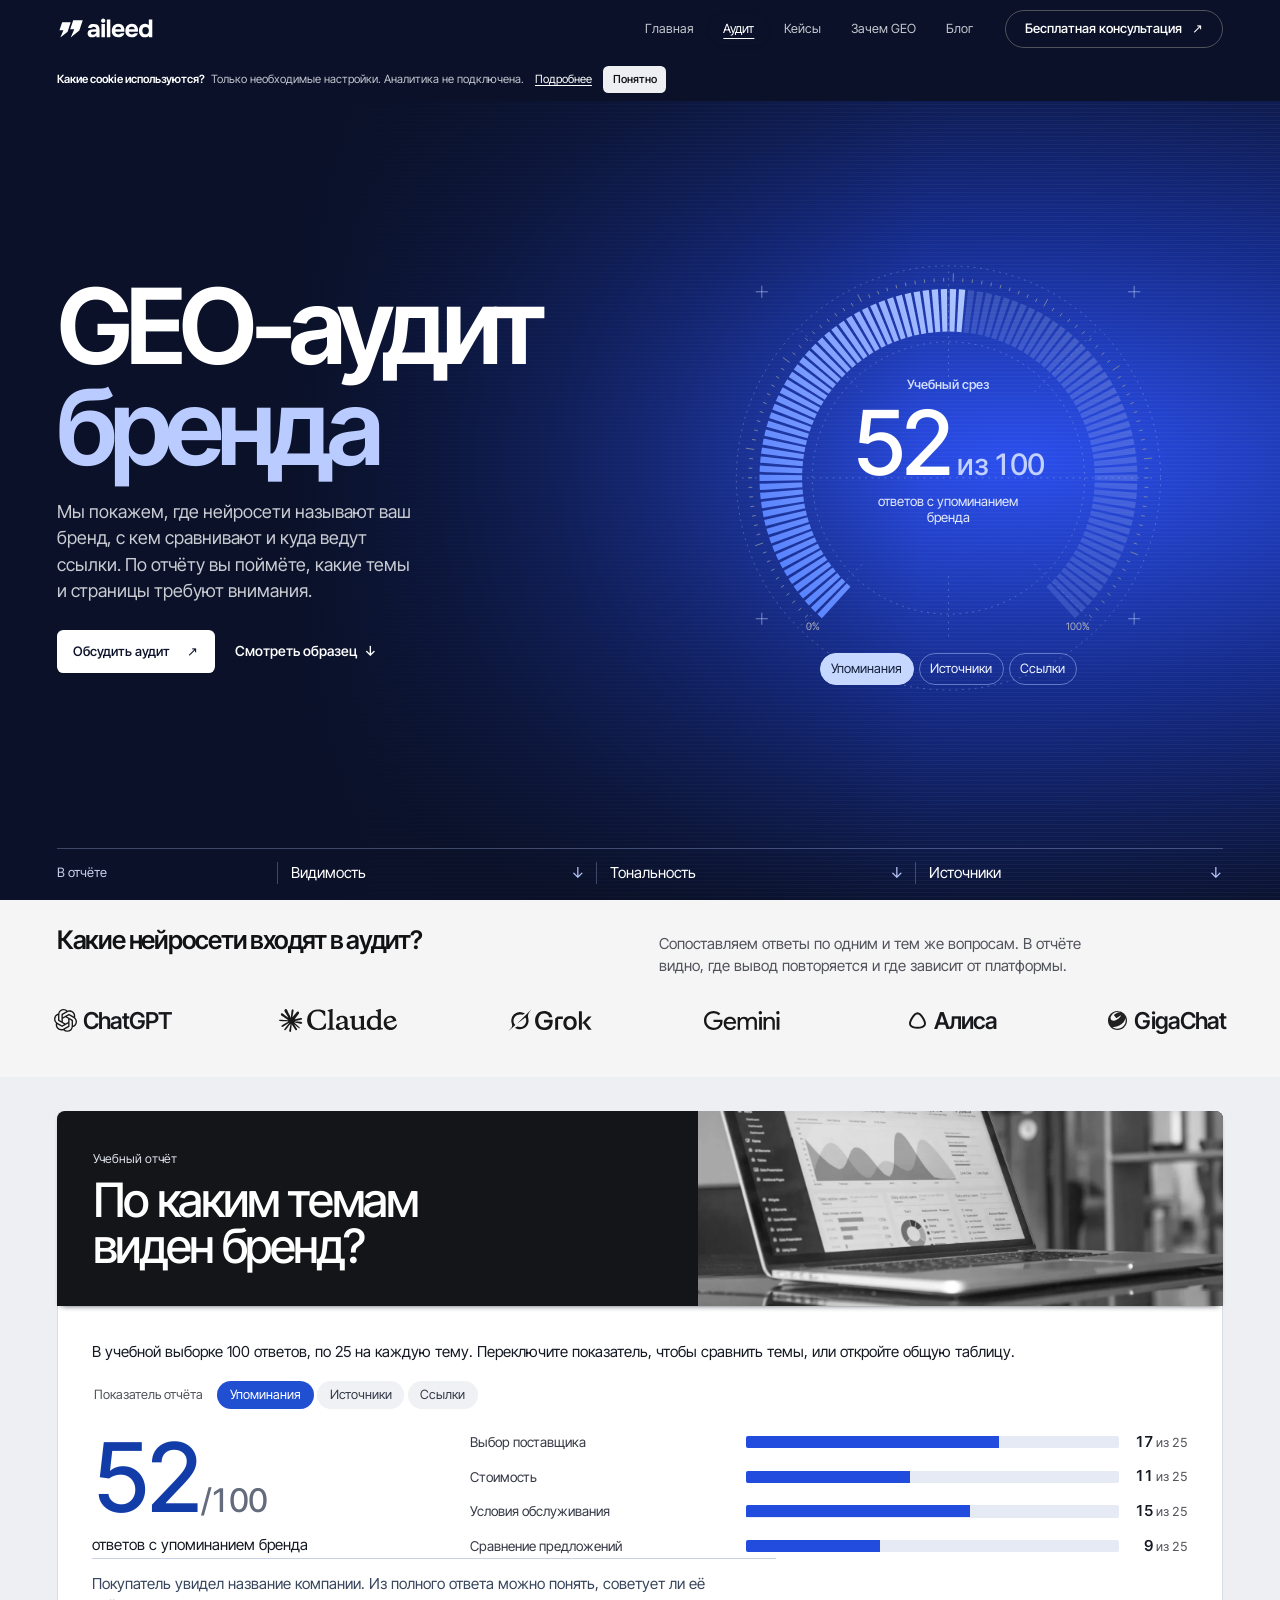
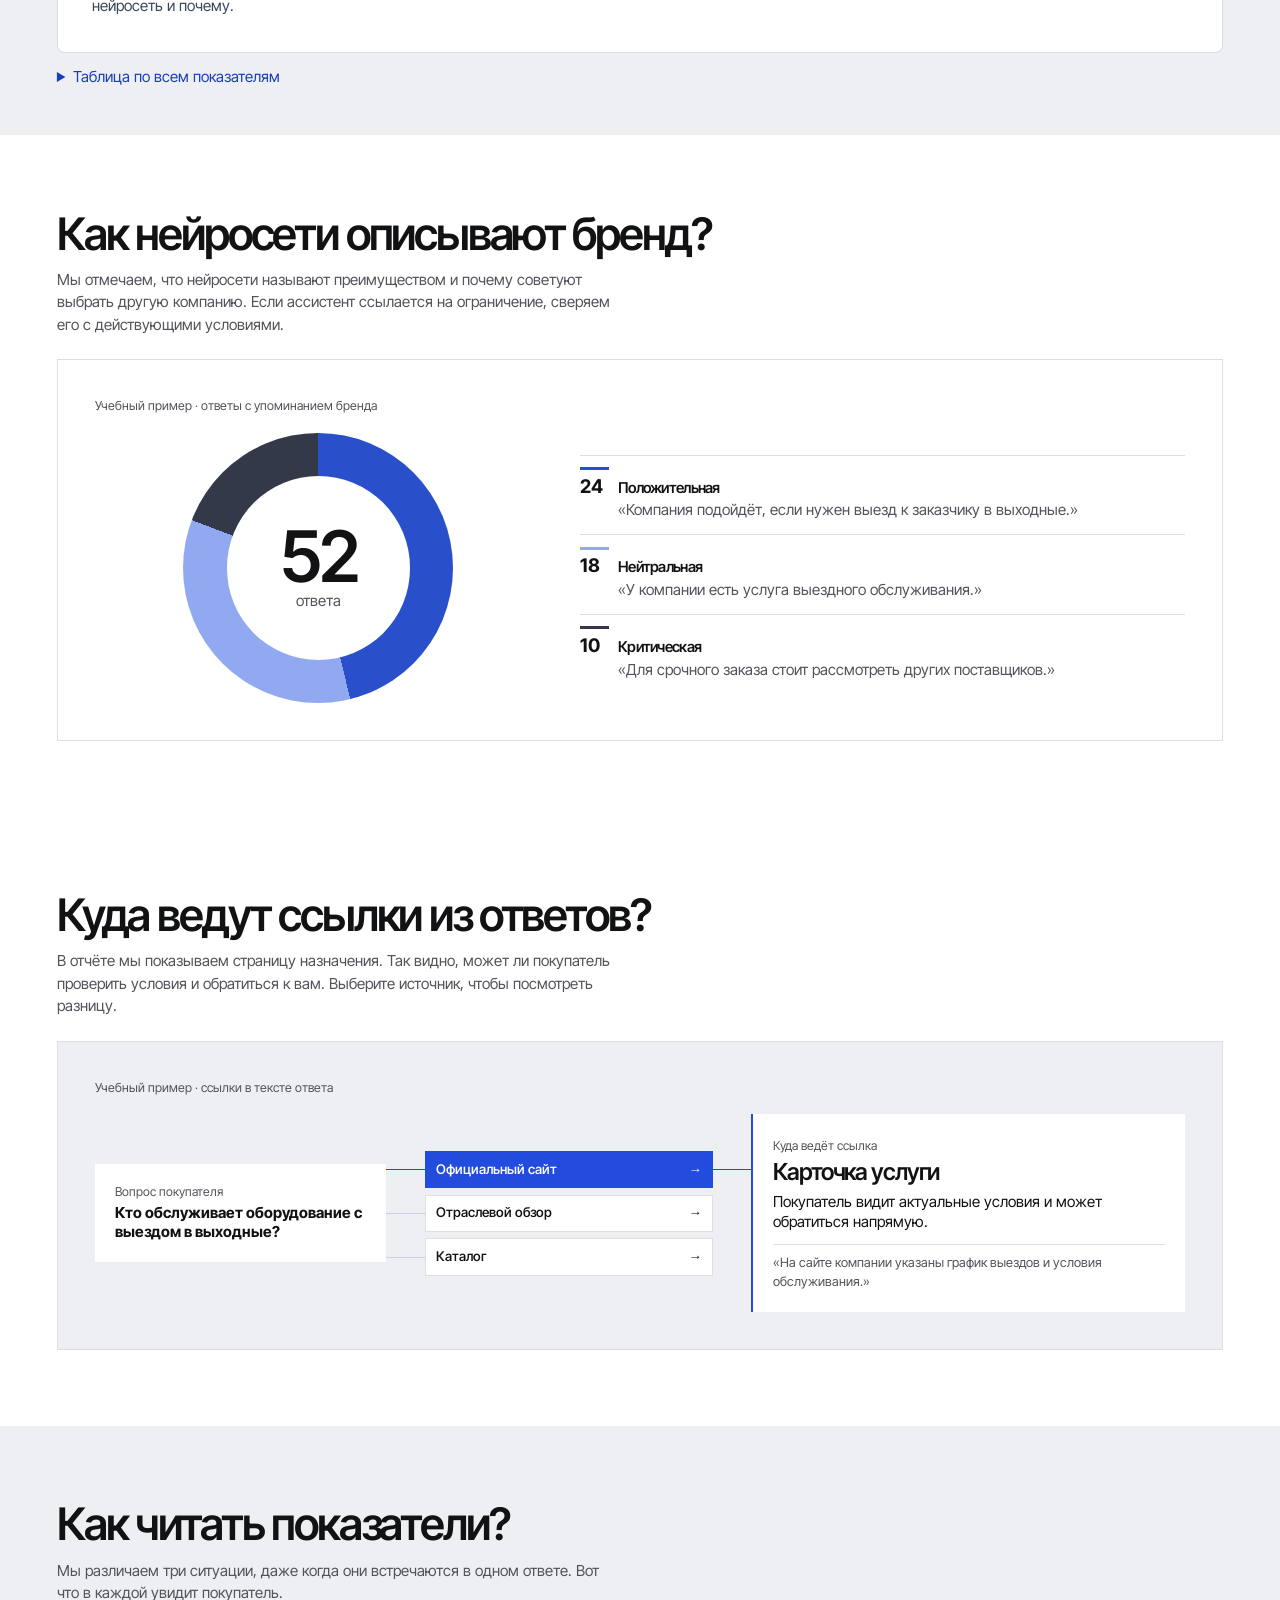
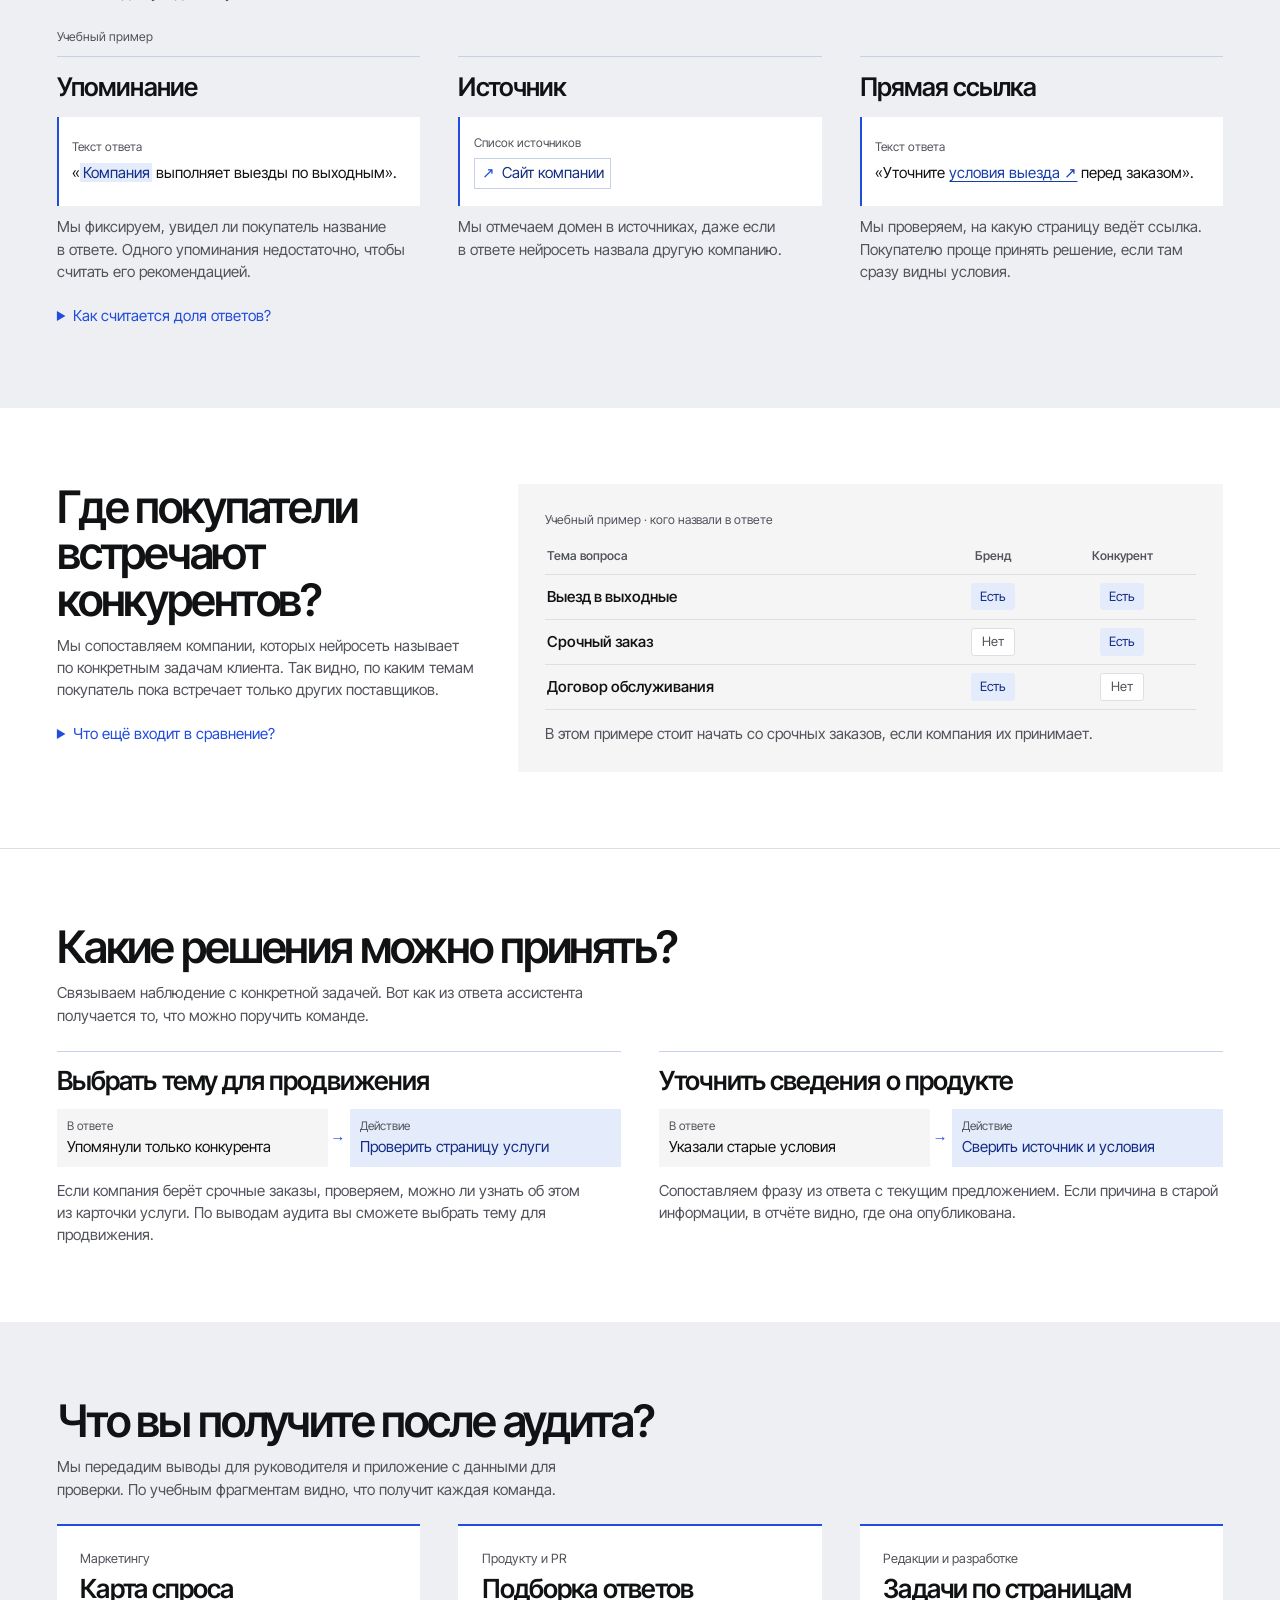
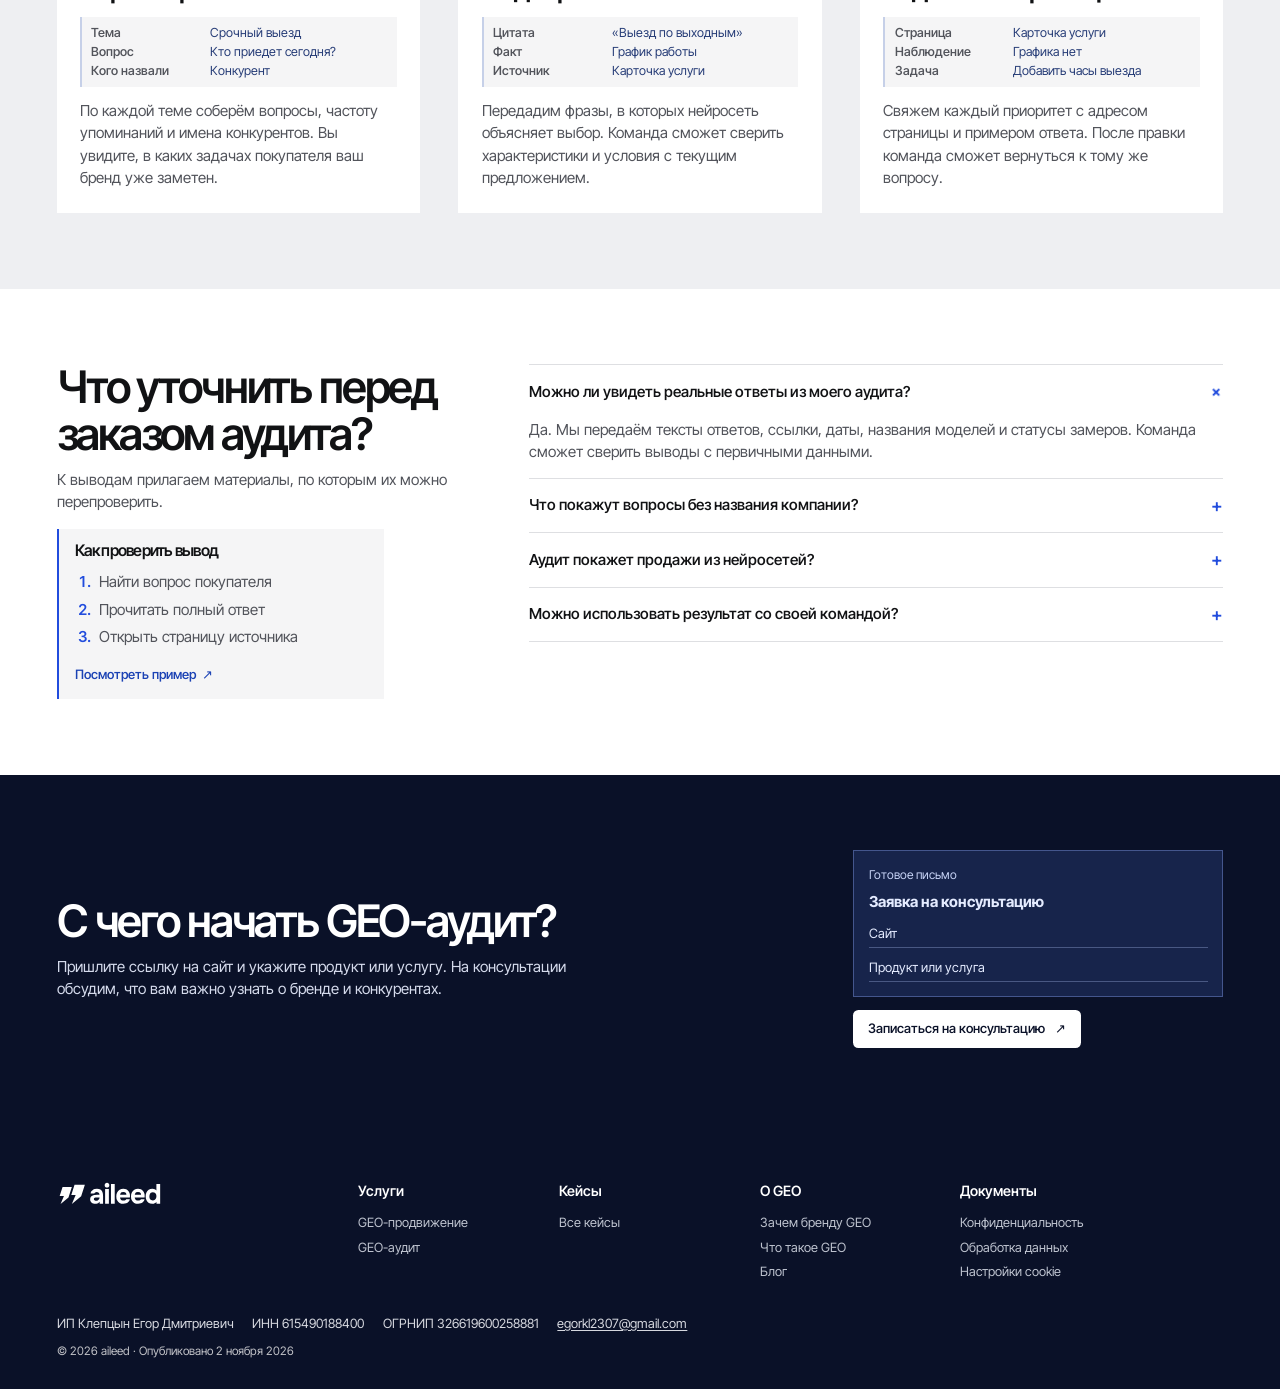
==== commit 58b95089: "style(site): Polish audit diagram labels Tighten decision labels and give the dial denominator visua" ====
--- a/audit/index.html
+++ b/audit/index.html
@@ -27,7 +27,7 @@
 <link rel="stylesheet" href="../assets/paper.css?v=c9712f9f808a">
 <link rel="stylesheet" href="../assets/interior.css?v=98729d764c56">
 <link rel="stylesheet" href="../assets/agency.css?v=cbe759724222">
-<link rel="stylesheet" href="../assets/audit.css?v=e24bd3def97e">
+<link rel="stylesheet" href="../assets/audit.css?v=5b28dee2ba0c">
 <script type="application/ld+json">{"@context": "https://schema.org", "@type": "Organization", "@id": "https://egi411.github.io/geo-audit/#org", "name": "aileed", "description": "Агентство GEO-продвижения и аудита видимости брендов в нейросетях.", "legalName": "ИП КЛЕПЦЫН ЕГОР ДМИТРИЕВИЧ", "taxID": "615490188400", "email": "egorkl2307@gmail.com", "identifier": {"@type": "PropertyValue", "propertyID": "ОГРНИП", "value": "326619600258881"}, "url": "https://egi411.github.io/geo-audit/", "logo": "https://egi411.github.io/geo-audit/assets/aileed-logo.svg?v=c0b8e38cba22"}</script>
 <script type="application/ld+json">{"@context": "https://schema.org", "@type": "WebSite", "@id": "https://egi411.github.io/geo-audit/#website", "name": "aileed", "url": "https://egi411.github.io/geo-audit/", "inLanguage": "ru-RU", "publisher": {"@id": "https://egi411.github.io/geo-audit/#org"}}</script>
 <script type="application/ld+json">{"@context": "https://schema.org", "@type": "WebPage", "@id": "https://egi411.github.io/geo-audit/audit/#page", "url": "https://egi411.github.io/geo-audit/audit/", "name": "GEO-аудит бренда в нейросетях | aileed", "description": "Проверим, как ChatGPT, Алиса и другие нейросети описывают ваш бренд, кого называют рядом и куда ведут ссылки. Посмотрите образец GEO-аудита и состав отчёта.", "inLanguage": "ru-RU", "author": {"@id": "https://egi411.github.io/geo-audit/#org"}, "publisher": {"@id": "https://egi411.github.io/geo-audit/#org"}, "datePublished": "2026-11-02", "dateModified": "2026-11-26", "isPartOf": {"@id": "https://egi411.github.io/geo-audit/#website"}, "mainEntity": {"@id": "https://egi411.github.io/geo-audit/audit/#service"}}</script>
@@ -749,7 +749,7 @@
 <h3>Выбрать тему для продвижения</h3>
  <ol class="decision-route">
 <li>
-<span>В&nbsp;ответе</span>В&nbsp;ответе назвали только конкурента</li>
+<span>В&nbsp;ответе</span>Упомянули только конкурента</li>
  <li>
 <span>Действие</span>Проверить страницу услуги</li>
 </ol>
@@ -759,9 +759,9 @@
 <h3>Уточнить сведения о&nbsp;продукте</h3>
  <ol class="decision-route">
 <li>
-<span>В&nbsp;ответе</span>В&nbsp;ответе устарели условия</li>
+<span>В&nbsp;ответе</span>Указали старые условия</li>
  <li>
-<span>Действие</span>Сверить источник и&nbsp;обновить сведения</li>
+<span>Действие</span>Сверить источник и&nbsp;условия</li>
 </ol>
 <p>Сопоставляем фразу из&nbsp;ответа с&nbsp;текущим предложением. Если причина в&nbsp;старой информации, в&nbsp;отчёте видно, где она опубликована.</p>
 </article>
--- a/assets/audit.css
+++ b/assets/audit.css
@@ -706,6 +706,7 @@
   font-variant-numeric: tabular-nums;
 }
 .preview-reading small {
+  margin-left: .13em;
   color: #c2d1ff;
   font-size: .33em;
   letter-spacing: -.03em;
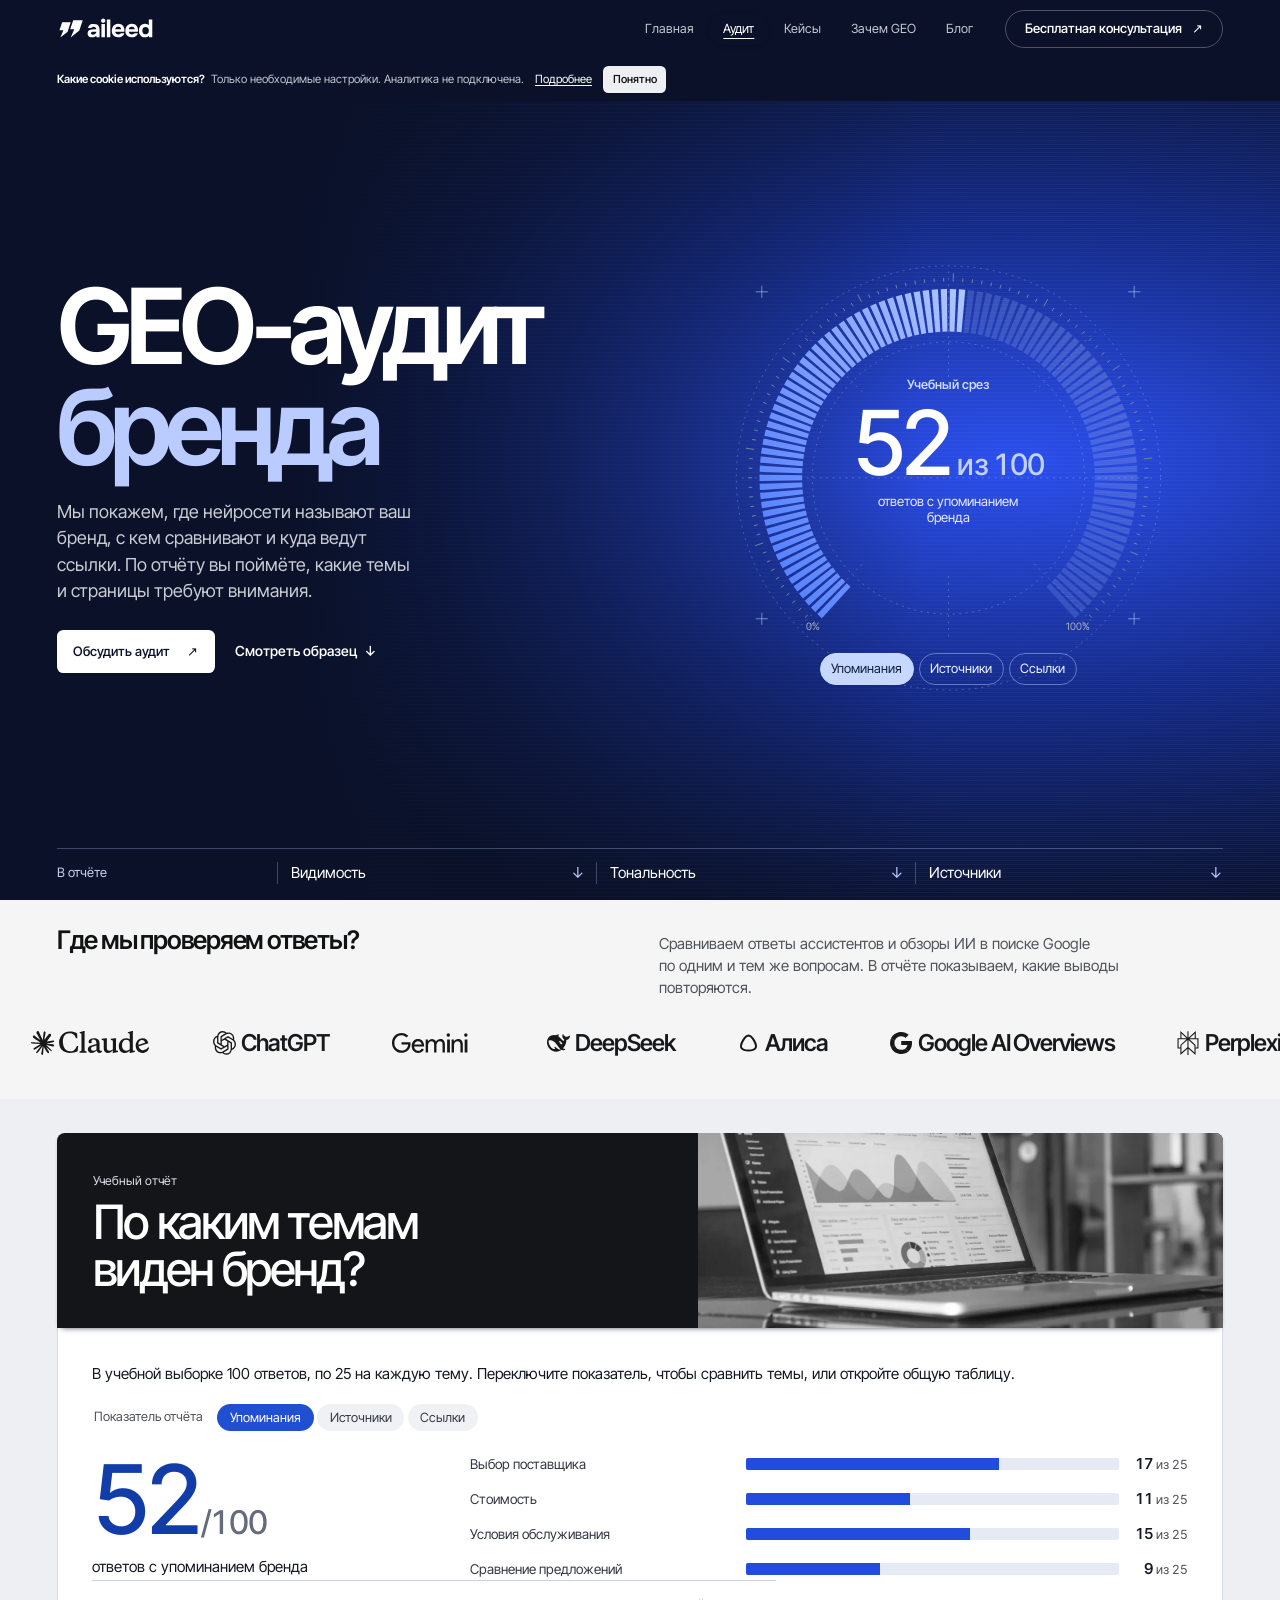
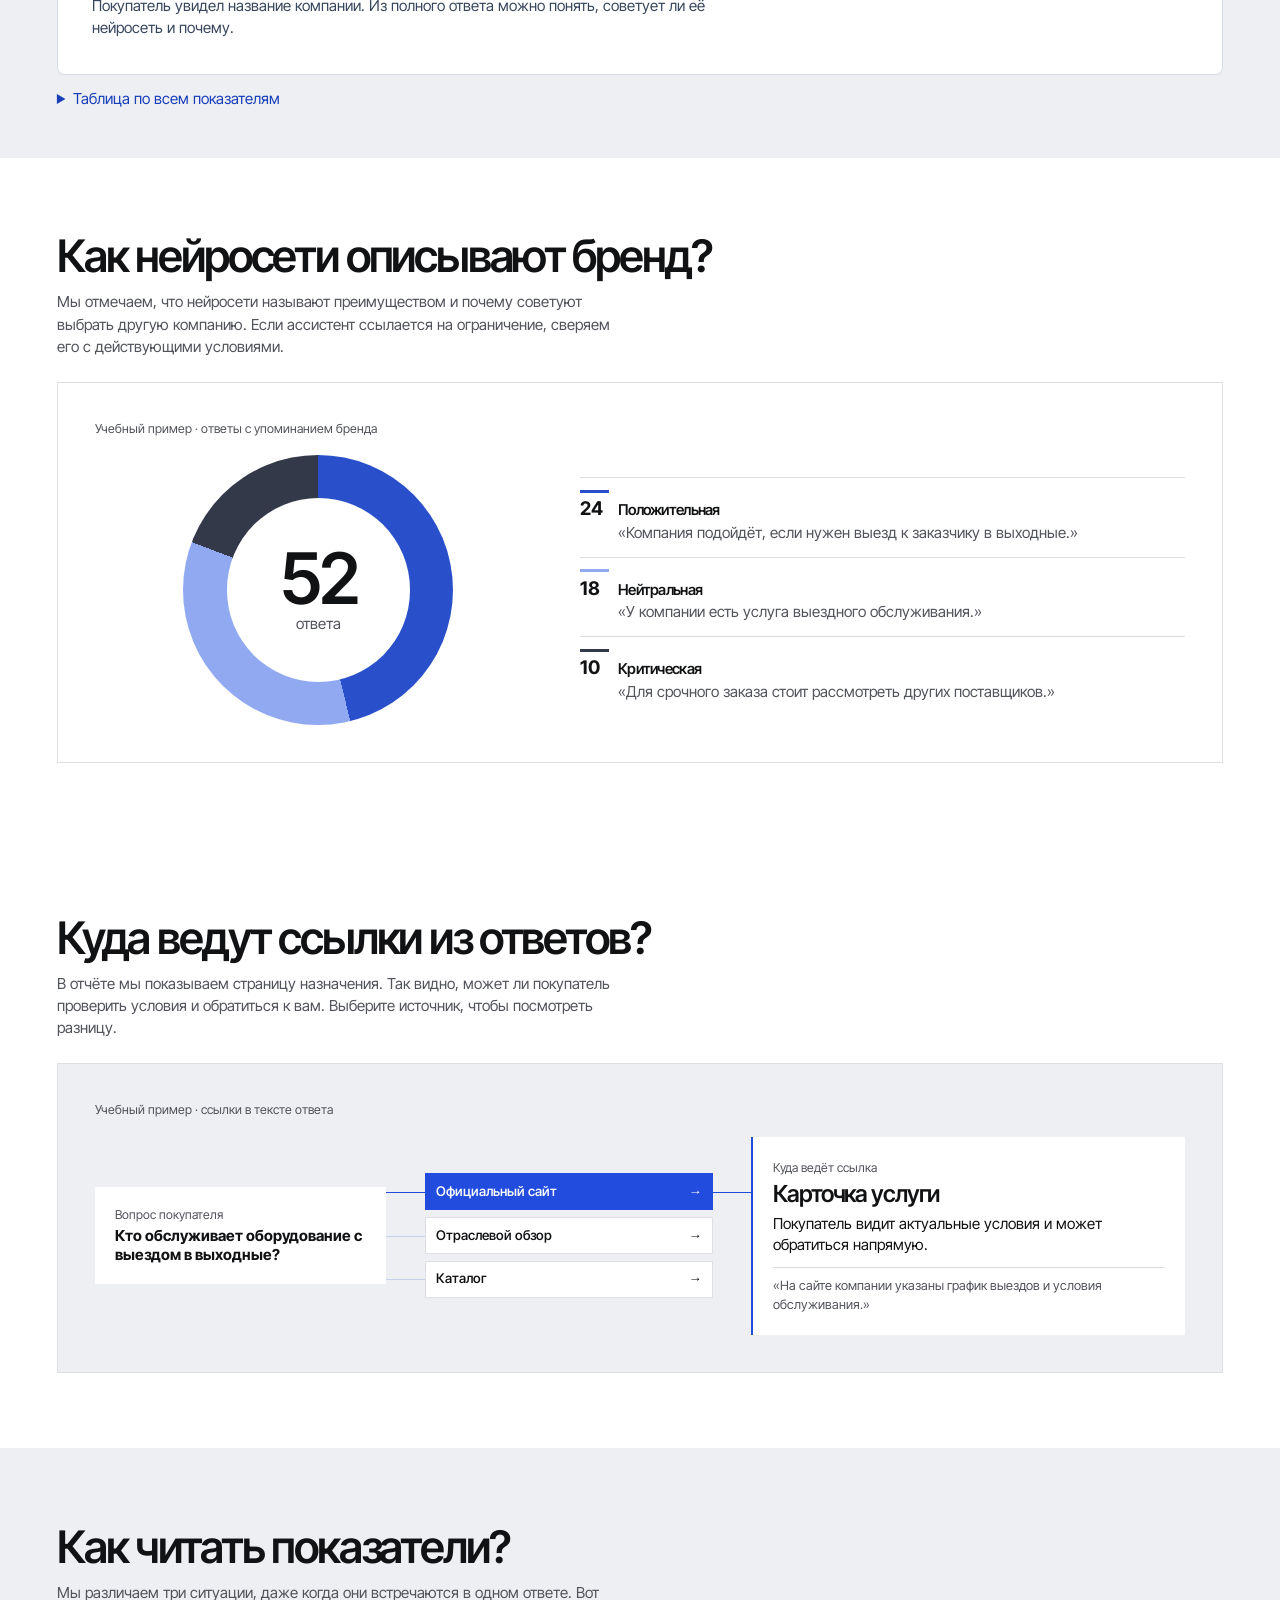
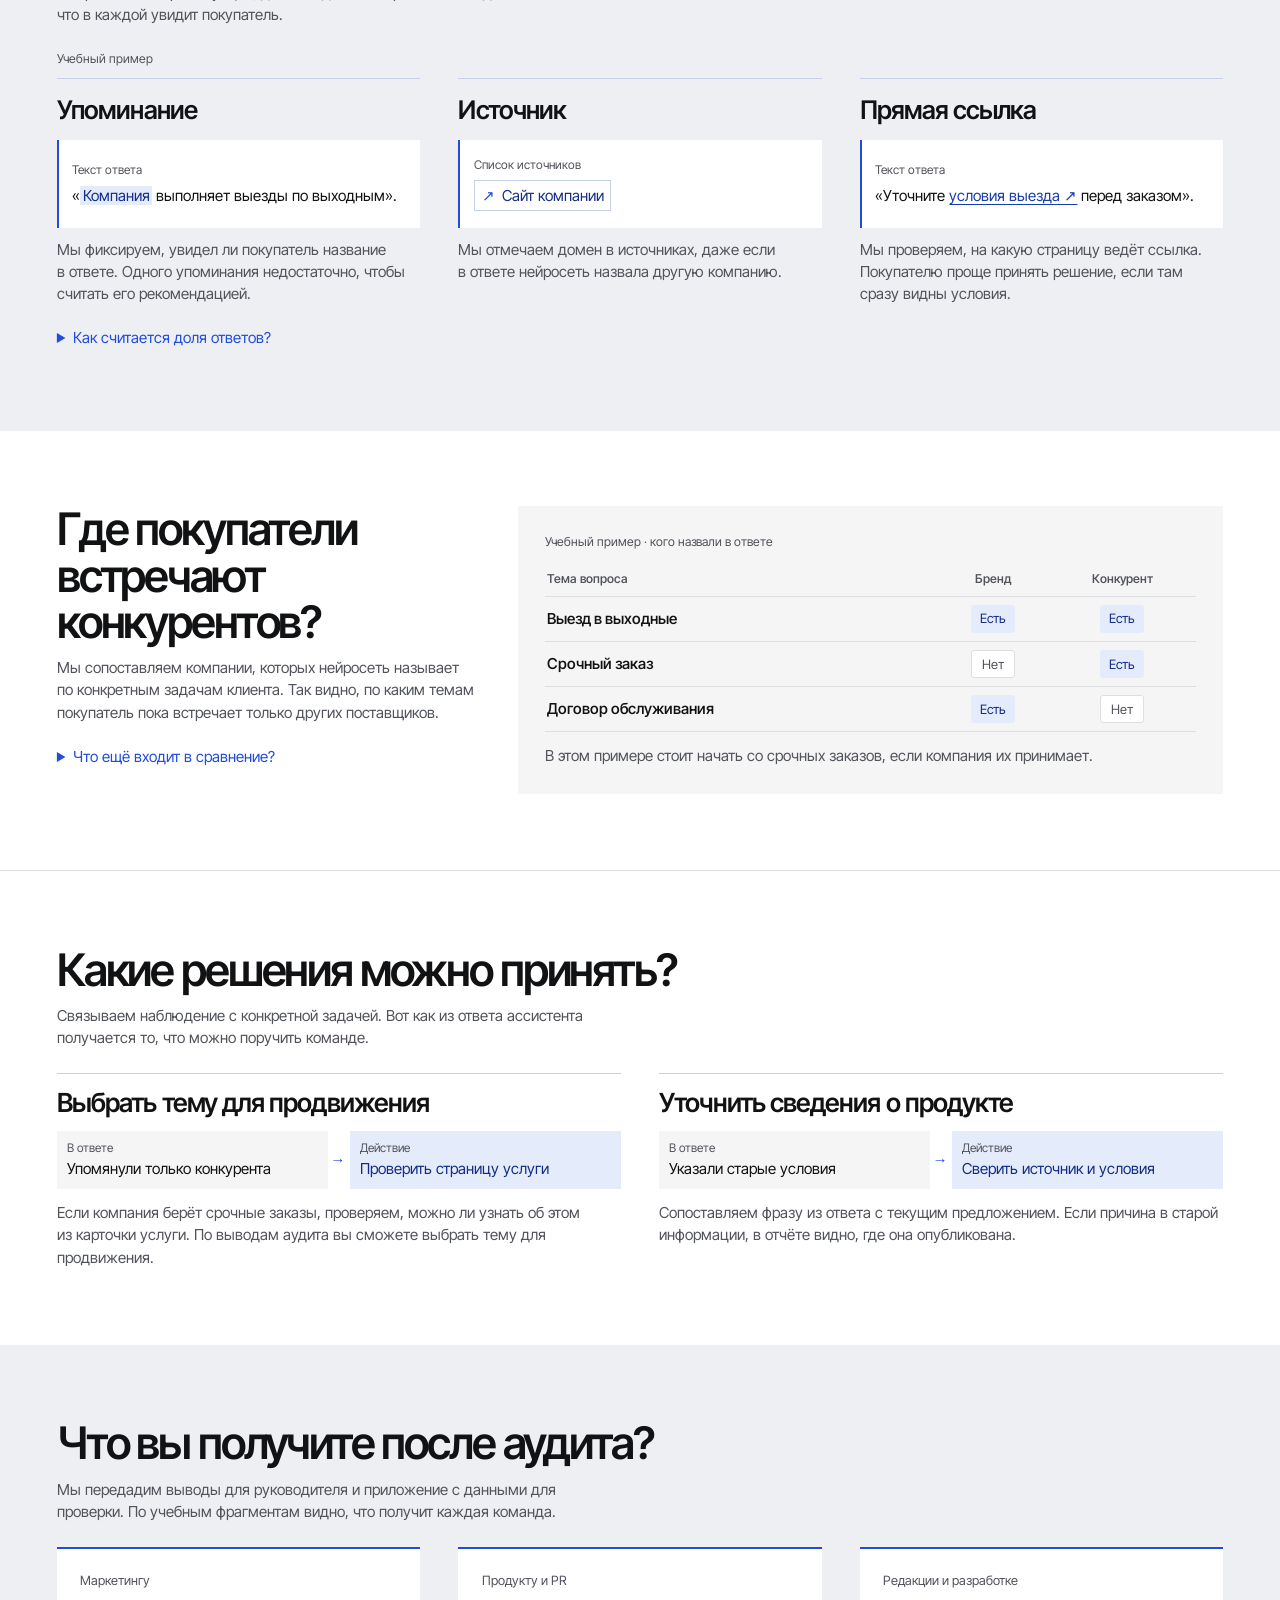
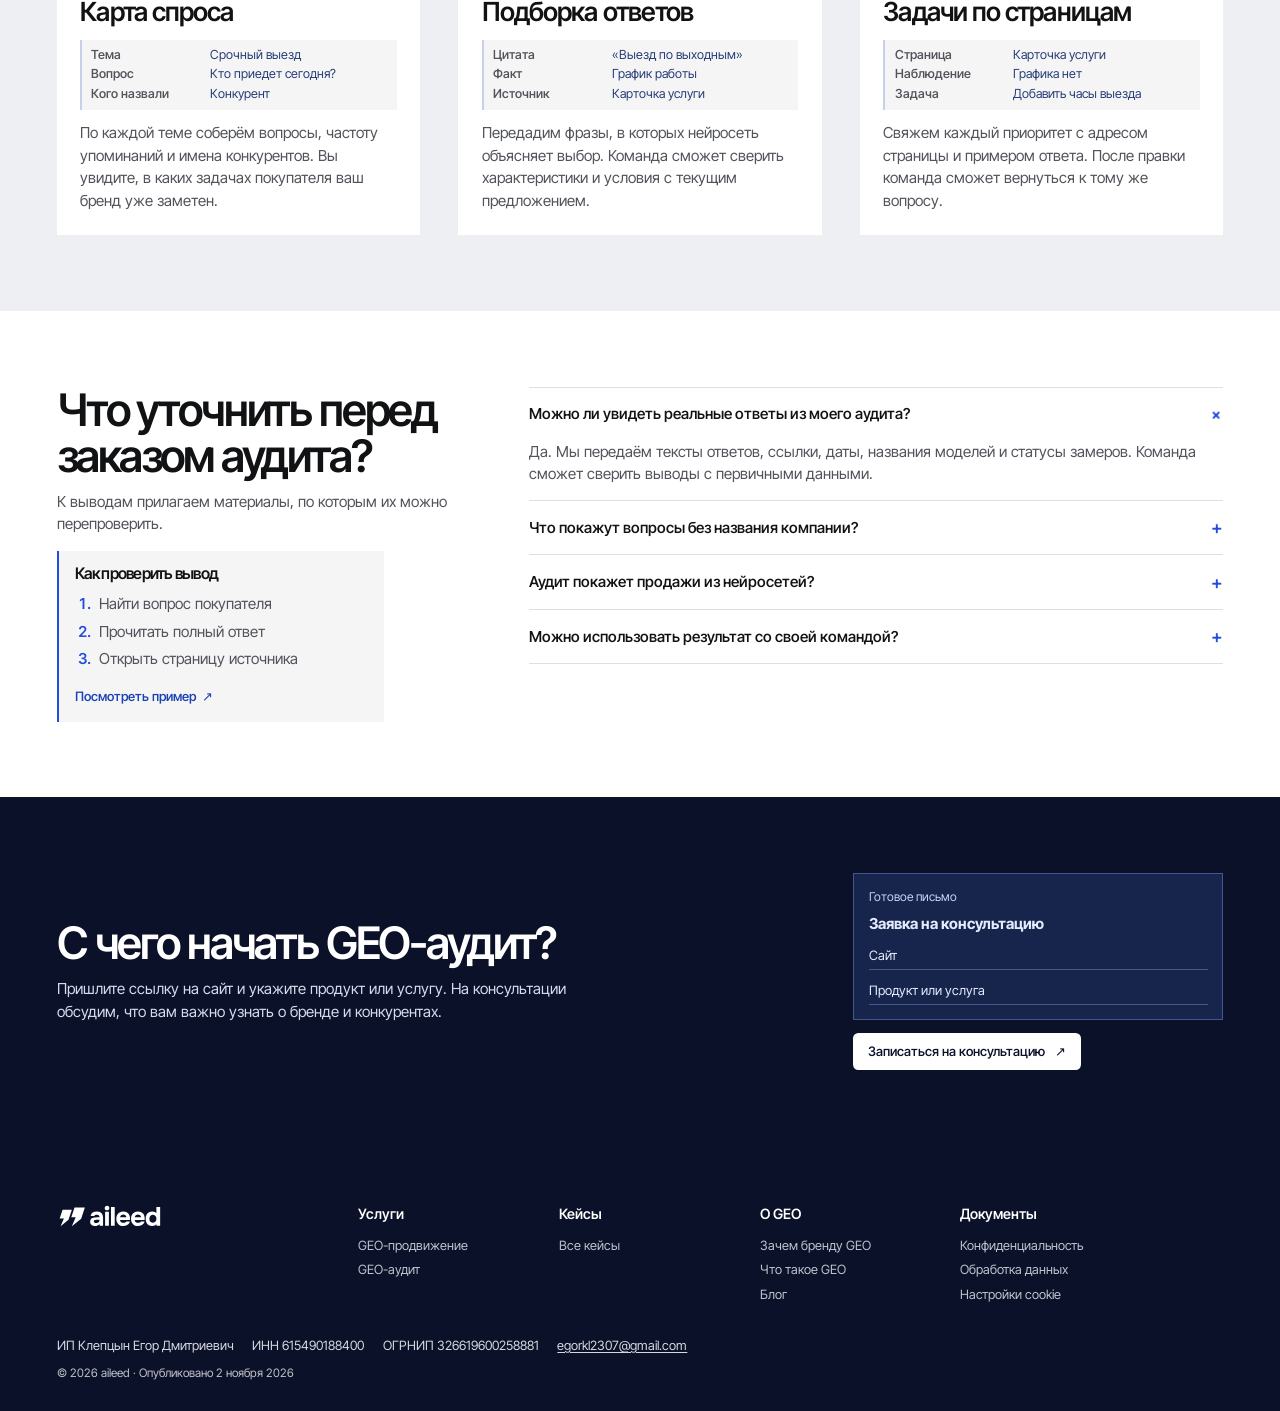
==== commit a14faa6e: "fix(audit): Update the supported platform roster List the seven platforms in the requested order and" ====
--- a/audit/index.html
+++ b/audit/index.html
@@ -4,7 +4,7 @@
 <meta charset="utf-8">
 <meta name="viewport" content="width=device-width,initial-scale=1">
 <title>GEO-аудит бренда в нейросетях | aileed</title>
-<meta name="description" content="Проверим, как ChatGPT, Алиса и другие нейросети описывают ваш бренд, кого называют рядом и куда ведут ссылки. Посмотрите образец GEO-аудита и состав отчёта.">
+<meta name="description" content="GEO-аудит бренда в Claude, ChatGPT, Gemini, DeepSeek, Алисе, Google AI Overviews и Perplexity. Проверим упоминания, конкурентов и ссылки в ответах.">
 <meta name="author" content="aileed">
 <meta name="datePublished" content="2026-11-02">
 <meta name="dateModified" content="2026-11-26">
@@ -13,7 +13,7 @@
 <link rel="canonical" href="https://egi411.github.io/geo-audit/audit/">
 <link rel="describedby" type="text/plain" href="https://egi411.github.io/geo-audit/llms.txt">
 <meta property="og:title" content="GEO-аудит бренда в нейросетях | aileed">
-<meta property="og:description" content="Проверим, как ChatGPT, Алиса и другие нейросети описывают ваш бренд, кого называют рядом и куда ведут ссылки. Посмотрите образец GEO-аудита и состав отчёта.">
+<meta property="og:description" content="GEO-аудит бренда в Claude, ChatGPT, Gemini, DeepSeek, Алисе, Google AI Overviews и Perplexity. Проверим упоминания, конкурентов и ссылки в ответах.">
 <meta property="og:url" content="https://egi411.github.io/geo-audit/audit/">
 <meta property="og:site_name" content="aileed">
 <meta property="og:locale" content="ru_RU">
@@ -30,9 +30,9 @@
 <link rel="stylesheet" href="../assets/audit.css?v=5b28dee2ba0c">
 <script type="application/ld+json">{"@context": "https://schema.org", "@type": "Organization", "@id": "https://egi411.github.io/geo-audit/#org", "name": "aileed", "description": "Агентство GEO-продвижения и аудита видимости брендов в нейросетях.", "legalName": "ИП КЛЕПЦЫН ЕГОР ДМИТРИЕВИЧ", "taxID": "615490188400", "email": "egorkl2307@gmail.com", "identifier": {"@type": "PropertyValue", "propertyID": "ОГРНИП", "value": "326619600258881"}, "url": "https://egi411.github.io/geo-audit/", "logo": "https://egi411.github.io/geo-audit/assets/aileed-logo.svg?v=c0b8e38cba22"}</script>
 <script type="application/ld+json">{"@context": "https://schema.org", "@type": "WebSite", "@id": "https://egi411.github.io/geo-audit/#website", "name": "aileed", "url": "https://egi411.github.io/geo-audit/", "inLanguage": "ru-RU", "publisher": {"@id": "https://egi411.github.io/geo-audit/#org"}}</script>
-<script type="application/ld+json">{"@context": "https://schema.org", "@type": "WebPage", "@id": "https://egi411.github.io/geo-audit/audit/#page", "url": "https://egi411.github.io/geo-audit/audit/", "name": "GEO-аудит бренда в нейросетях | aileed", "description": "Проверим, как ChatGPT, Алиса и другие нейросети описывают ваш бренд, кого называют рядом и куда ведут ссылки. Посмотрите образец GEO-аудита и состав отчёта.", "inLanguage": "ru-RU", "author": {"@id": "https://egi411.github.io/geo-audit/#org"}, "publisher": {"@id": "https://egi411.github.io/geo-audit/#org"}, "datePublished": "2026-11-02", "dateModified": "2026-11-26", "isPartOf": {"@id": "https://egi411.github.io/geo-audit/#website"}, "mainEntity": {"@id": "https://egi411.github.io/geo-audit/audit/#service"}}</script>
-<script type="application/ld+json">{"@context": "https://schema.org", "@type": "Service", "@id": "https://egi411.github.io/geo-audit/audit/#service", "name": "GEO-аудит бренда", "provider": {"@id": "https://egi411.github.io/geo-audit/#org"}, "areaServed": {"@type": "Country", "name": "Россия"}, "url": "https://egi411.github.io/geo-audit/audit/", "description": "Проверим, как ChatGPT, Алиса и другие нейросети описывают ваш бренд, кого называют рядом и куда ведут ссылки. Посмотрите образец GEO-аудита и состав отчёта."}</script>
-<script type="application/ld+json">{"@context": "https://schema.org", "@type": "FAQPage", "@id": "https://egi411.github.io/geo-audit/audit/#faq", "isPartOf": {"@id": "https://egi411.github.io/geo-audit/audit/#page"}, "mainEntity": [{"@type": "Question", "name": "Можно ли увидеть реальные ответы из&nbsp;моего аудита?", "acceptedAnswer": {"@type": "Answer", "text": "Да. Мы передаём тексты ответов, ссылки, даты, названия моделей и&nbsp;статусы замеров. Команда сможет сверить выводы с&nbsp;первичными данными."}}, {"@type": "Question", "name": "Что покажут вопросы без названия компании?", "acceptedAnswer": {"@type": "Answer", "text": "Мы покажем, в&nbsp;каких ситуациях нейросеть назвала вас без подсказки. Вопросы с&nbsp;названием разбираем отдельно. По&nbsp;ним видно, как нейросеть описывает уже известную покупателю компанию."}}, {"@type": "Question", "name": "Аудит покажет продажи из&nbsp;нейросетей?", "acceptedAnswer": {"@type": "Answer", "text": "Для оценки продаж нужны данные веб-аналитики и&nbsp;CRM. По&nbsp;аудиту мы покажем, где нейросети называют бренд и&nbsp;по&nbsp;каким ссылкам покупатель может перейти на&nbsp;сайт."}}, {"@type": "Question", "name": "Можно использовать результат со&nbsp;своей командой?", "acceptedAnswer": {"@type": "Answer", "text": "Да. Мы связываем наблюдения с&nbsp;ответами и&nbsp;страницами. Редакция или разработчики смогут взять задачи в&nbsp;работу."}}]}</script>
+<script type="application/ld+json">{"@context": "https://schema.org", "@type": "WebPage", "@id": "https://egi411.github.io/geo-audit/audit/#page", "url": "https://egi411.github.io/geo-audit/audit/", "name": "GEO-аудит бренда в нейросетях | aileed", "description": "GEO-аудит бренда в Claude, ChatGPT, Gemini, DeepSeek, Алисе, Google AI Overviews и Perplexity. Проверим упоминания, конкурентов и ссылки в ответах.", "inLanguage": "ru-RU", "author": {"@id": "https://egi411.github.io/geo-audit/#org"}, "publisher": {"@id": "https://egi411.github.io/geo-audit/#org"}, "datePublished": "2026-11-02", "dateModified": "2026-11-26", "isPartOf": {"@id": "https://egi411.github.io/geo-audit/#website"}, "mainEntity": {"@id": "https://egi411.github.io/geo-audit/audit/#service"}}</script>
+<script type="application/ld+json">{"@context": "https://schema.org", "@type": "Service", "@id": "https://egi411.github.io/geo-audit/audit/#service", "name": "GEO-аудит бренда", "provider": {"@id": "https://egi411.github.io/geo-audit/#org"}, "areaServed": {"@type": "Country", "name": "Россия"}, "url": "https://egi411.github.io/geo-audit/audit/", "description": "GEO-аудит бренда в Claude, ChatGPT, Gemini, DeepSeek, Алисе, Google AI Overviews и Perplexity. Проверим упоминания, конкурентов и ссылки в ответах."}</script>
+<script type="application/ld+json">{"@context": "https://schema.org", "@type": "FAQPage", "@id": "https://egi411.github.io/geo-audit/audit/#faq", "isPartOf": {"@id": "https://egi411.github.io/geo-audit/audit/#page"}, "mainEntity": [{"@type": "Question", "name": "Можно ли увидеть реальные ответы из моего аудита?", "acceptedAnswer": {"@type": "Answer", "text": "Да. Мы передаём тексты ответов, ссылки, даты, названия моделей и статусы замеров. Команда сможет сверить выводы с первичными данными."}}, {"@type": "Question", "name": "Что покажут вопросы без названия компании?", "acceptedAnswer": {"@type": "Answer", "text": "Мы покажем, в каких ситуациях нейросеть назвала вас без подсказки. Вопросы с названием разбираем отдельно. По ним видно, как нейросеть описывает уже известную покупателю компанию."}}, {"@type": "Question", "name": "Аудит покажет продажи из нейросетей?", "acceptedAnswer": {"@type": "Answer", "text": "Для оценки продаж нужны данные веб-аналитики и CRM. По аудиту мы покажем, где нейросети называют бренд и по каким ссылкам покупатель может перейти на сайт."}}, {"@type": "Question", "name": "Можно использовать результат со своей командой?", "acceptedAnswer": {"@type": "Answer", "text": "Да. Мы связываем наблюдения с ответами и страницами. Редакция или разработчики смогут взять задачи в работу."}}]}</script>
 <script type="application/ld+json">{"@context": "https://schema.org", "@type": "BreadcrumbList", "itemListElement": [{"@type": "ListItem", "position": 1, "name": "aileed", "item": "https://egi411.github.io/geo-audit/"}, {"@type": "ListItem", "position": 2, "name": "GEO-аудит бренда в нейросетях", "item": "https://egi411.github.io/geo-audit/audit/"}]}</script>
 <script src="../assets/site.js?v=fdec0477e495" defer>
 </script>
@@ -266,54 +266,64 @@
 </div>
 <section class="model-ribbon" id="neural-networks" aria-labelledby="audit-models-title">
  <div class="wrap model-ribbon-heading">
-<h2 id="audit-models-title">Какие нейросети входят в&nbsp;аудит?</h2>
- <p>Сопоставляем ответы по&nbsp;одним и&nbsp;тем же вопросам. В&nbsp;отчёте видно, где вывод повторяется и&nbsp;где зависит от&nbsp;платформы.</p>
+<h2 id="audit-models-title">Где мы проверяем ответы?</h2>
+ <p>Сравниваем ответы ассистентов и&nbsp;обзоры ИИ в&nbsp;поиске Google по&nbsp;одним и&nbsp;тем же вопросам. В&nbsp;отчёте показываем, какие выводы повторяются.</p>
 </div>
  <div class="model-ribbon-window" role="group" aria-labelledby="audit-models-title" tabindex="0">
  <ul role="list">
 <li>
+<img src="../assets/brands/claude-lockup.svg?v=81609586ce91" alt="Claude" width="124" height="24" style="--mark-width:124">
+</li>
+<li>
 <img src="../assets/brands/chatgpt.svg?v=f3b4a78ed08d" alt="ChatGPT" width="24" height="24" style="--mark-width:24">
 <span aria-hidden="true">ChatGPT</span>
 </li>
 <li>
-<img src="../assets/brands/claude-lockup.svg?v=81609586ce91" alt="Claude" width="124" height="24" style="--mark-width:124">
-</li>
-<li>
-<img src="../assets/brands/grok-lockup.svg?v=d028edd063a3" alt="Grok" width="89" height="24" style="--mark-width:89">
-</li>
-<li>
 <img src="../assets/brands/gemini-text.svg?v=d0d96b1c6def" alt="Gemini" width="98" height="24" style="--mark-width:98">
+</li>
+<li>
+<img src="../assets/brands/deepseek.svg?v=8f9443e351b6" alt="DeepSeek" width="24" height="24" style="--mark-width:24">
+<span aria-hidden="true">DeepSeek</span>
 </li>
 <li>
 <img src="../assets/brands/alice-mono.svg?v=174bbf894f97" alt="Алиса" width="24" height="24" style="--mark-width:24">
 <span aria-hidden="true">Алиса</span>
 </li>
 <li>
-<img src="../assets/brands/gigachat.svg?v=00d995d3e32e" alt="GigaChat" width="24" height="24" style="--mark-width:24">
-<span aria-hidden="true">GigaChat</span>
+<img src="../assets/brands/google.svg?v=eb5c71a1dbd6" alt="Google AI Overviews" width="24" height="24" style="--mark-width:24">
+<span aria-hidden="true">Google AI Overviews</span>
+</li>
+<li>
+<img src="../assets/brands/perplexity.svg?v=c66c64e9e3c2" alt="Perplexity" width="24" height="24" style="--mark-width:24">
+<span aria-hidden="true">Perplexity</span>
 </li>
 </ul>
 <ul aria-hidden="true">
 <li>
+<img src="../assets/brands/claude-lockup.svg?v=81609586ce91" alt="Claude" width="124" height="24" style="--mark-width:124">
+</li>
+<li>
 <img src="../assets/brands/chatgpt.svg?v=f3b4a78ed08d" alt="ChatGPT" width="24" height="24" style="--mark-width:24">
 <span aria-hidden="true">ChatGPT</span>
 </li>
 <li>
-<img src="../assets/brands/claude-lockup.svg?v=81609586ce91" alt="Claude" width="124" height="24" style="--mark-width:124">
-</li>
-<li>
-<img src="../assets/brands/grok-lockup.svg?v=d028edd063a3" alt="Grok" width="89" height="24" style="--mark-width:89">
-</li>
-<li>
 <img src="../assets/brands/gemini-text.svg?v=d0d96b1c6def" alt="Gemini" width="98" height="24" style="--mark-width:98">
+</li>
+<li>
+<img src="../assets/brands/deepseek.svg?v=8f9443e351b6" alt="DeepSeek" width="24" height="24" style="--mark-width:24">
+<span aria-hidden="true">DeepSeek</span>
 </li>
 <li>
 <img src="../assets/brands/alice-mono.svg?v=174bbf894f97" alt="Алиса" width="24" height="24" style="--mark-width:24">
 <span aria-hidden="true">Алиса</span>
 </li>
 <li>
-<img src="../assets/brands/gigachat.svg?v=00d995d3e32e" alt="GigaChat" width="24" height="24" style="--mark-width:24">
-<span aria-hidden="true">GigaChat</span>
+<img src="../assets/brands/google.svg?v=eb5c71a1dbd6" alt="Google AI Overviews" width="24" height="24" style="--mark-width:24">
+<span aria-hidden="true">Google AI Overviews</span>
+</li>
+<li>
+<img src="../assets/brands/perplexity.svg?v=c66c64e9e3c2" alt="Perplexity" width="24" height="24" style="--mark-width:24">
+<span aria-hidden="true">Perplexity</span>
 </li>
 </ul>
 </div>
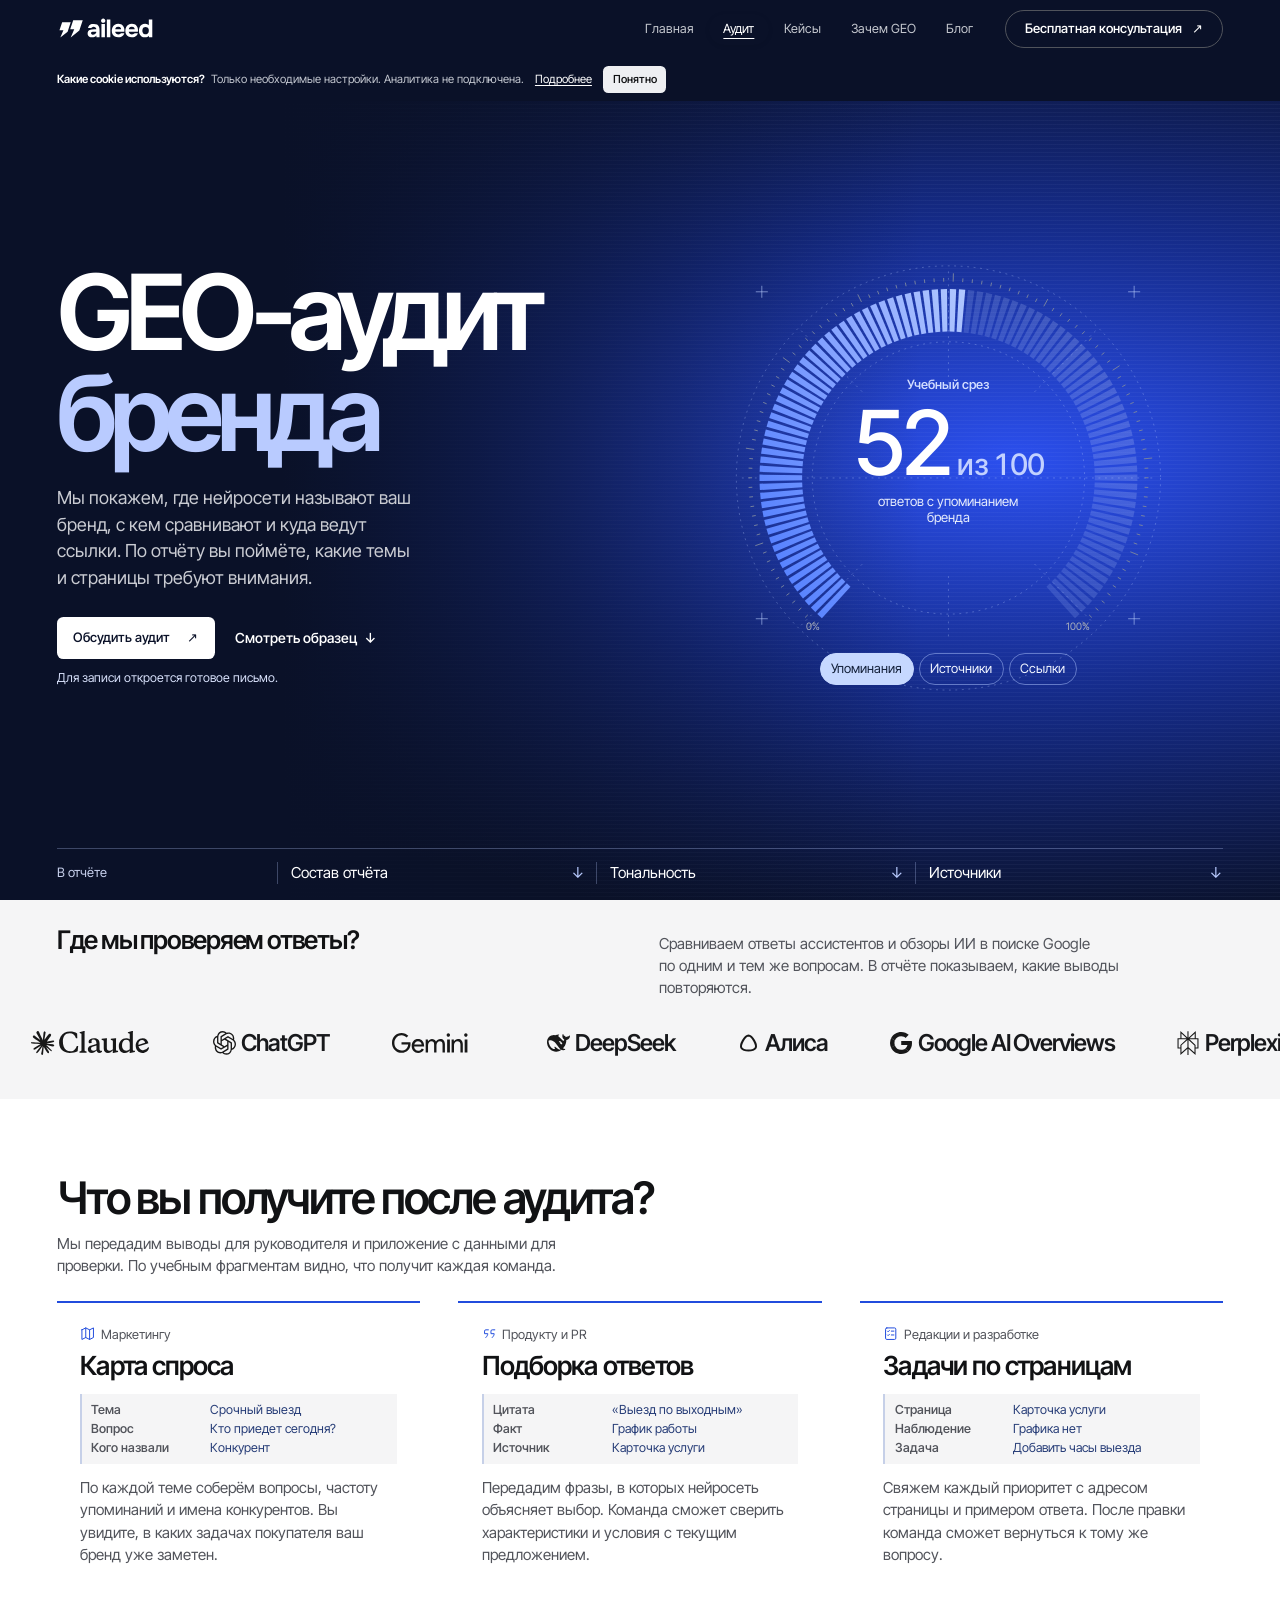
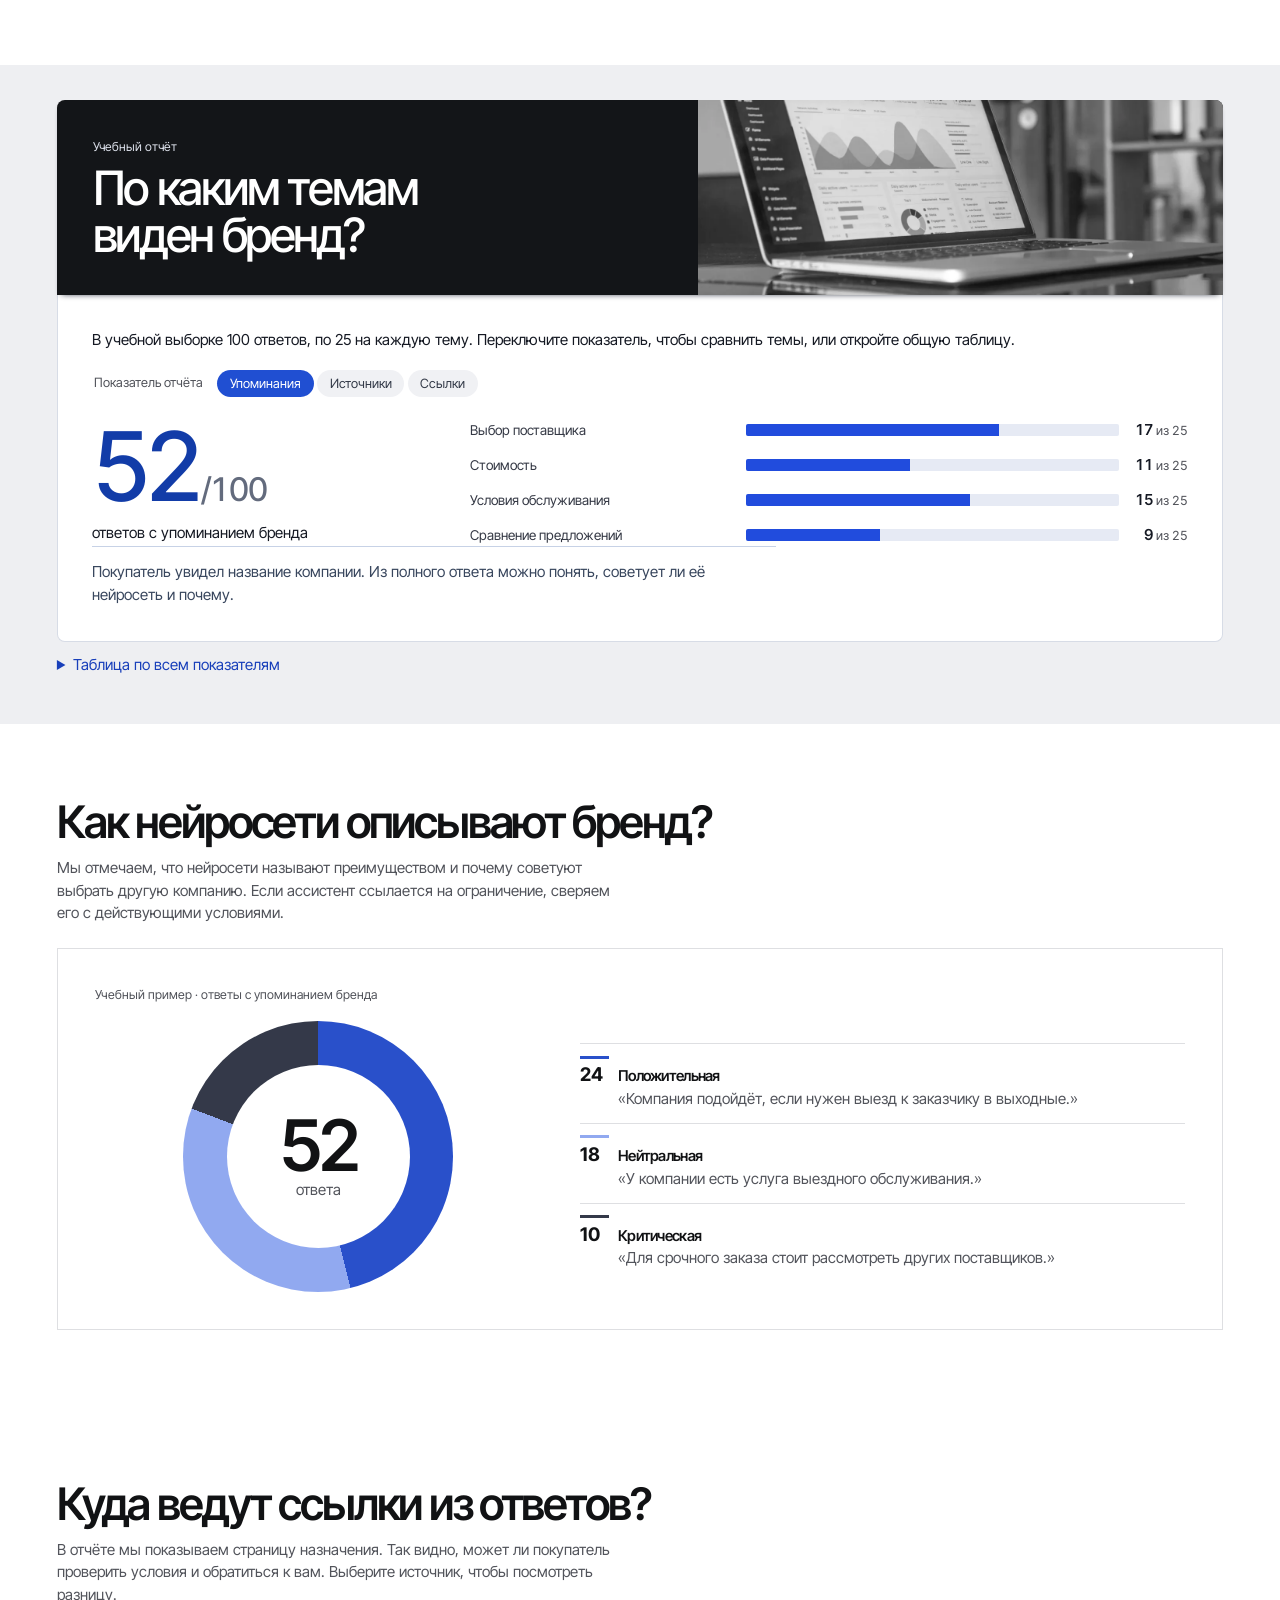
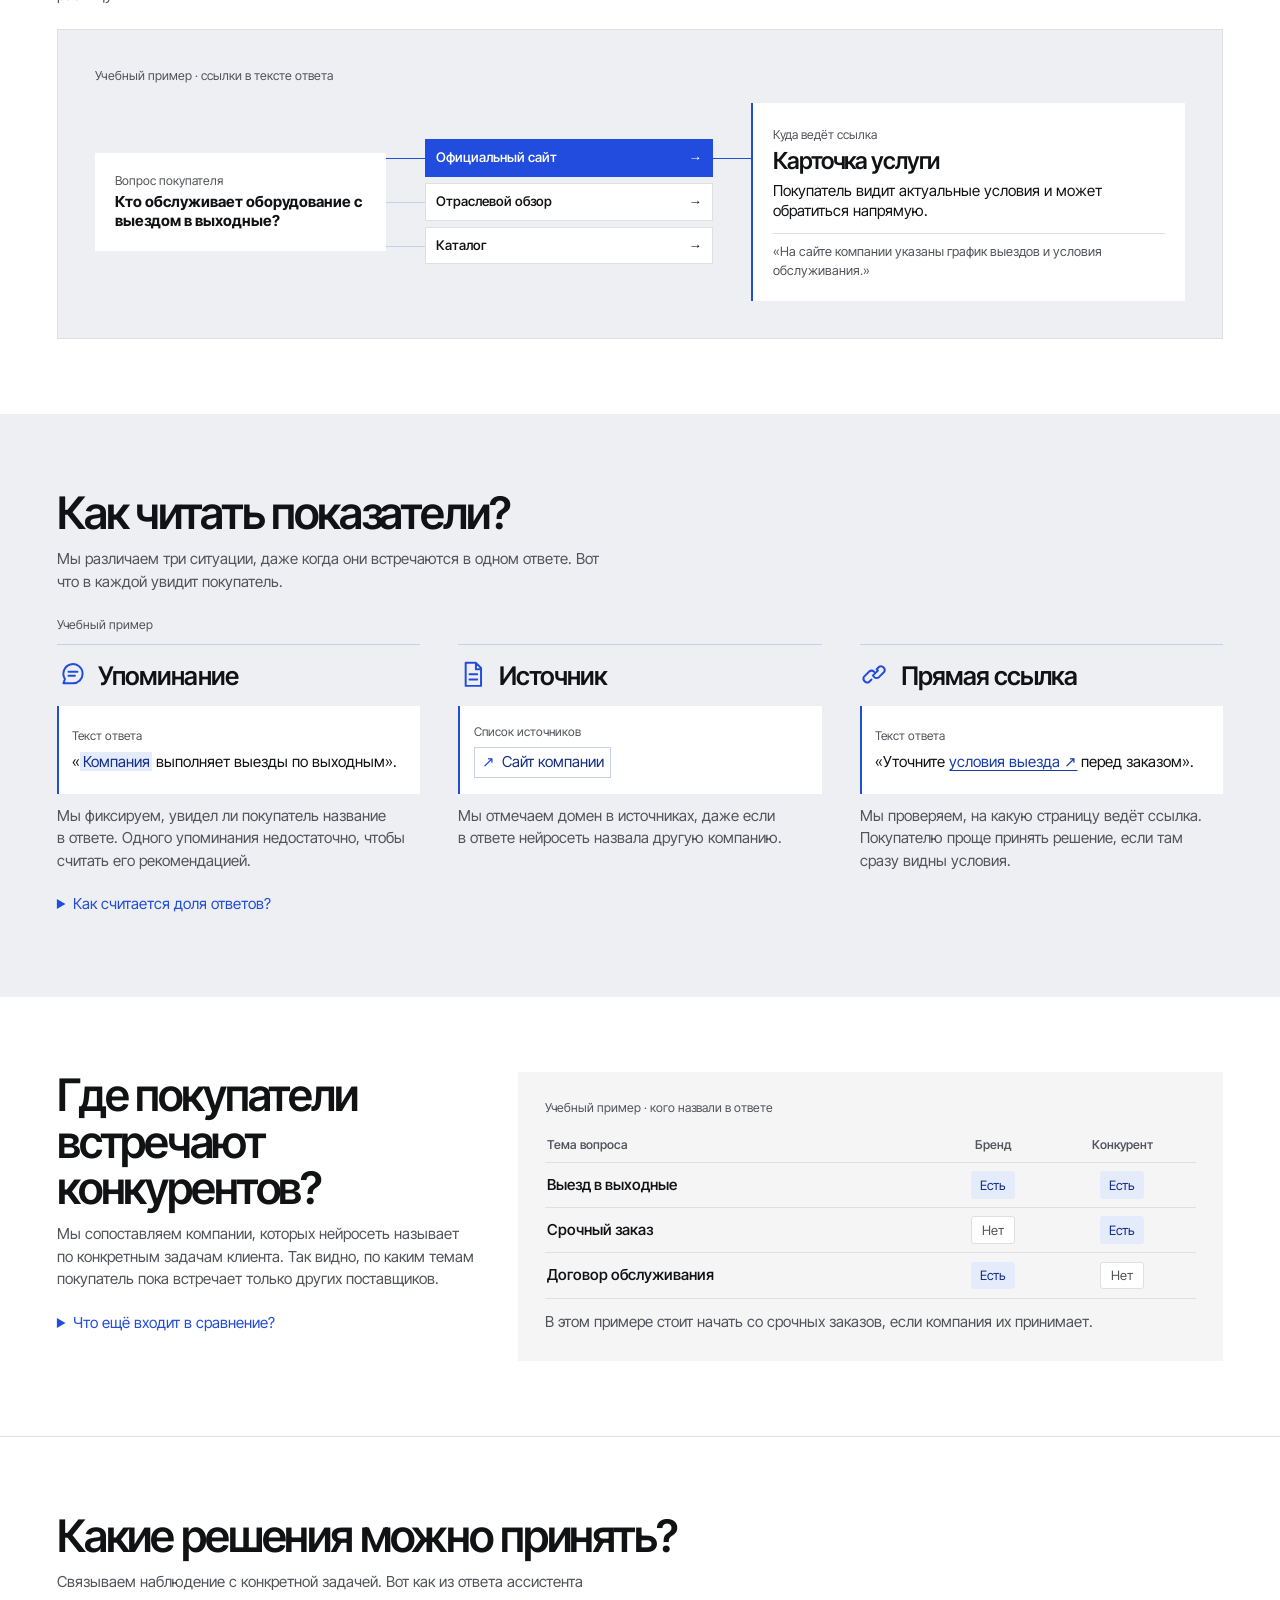
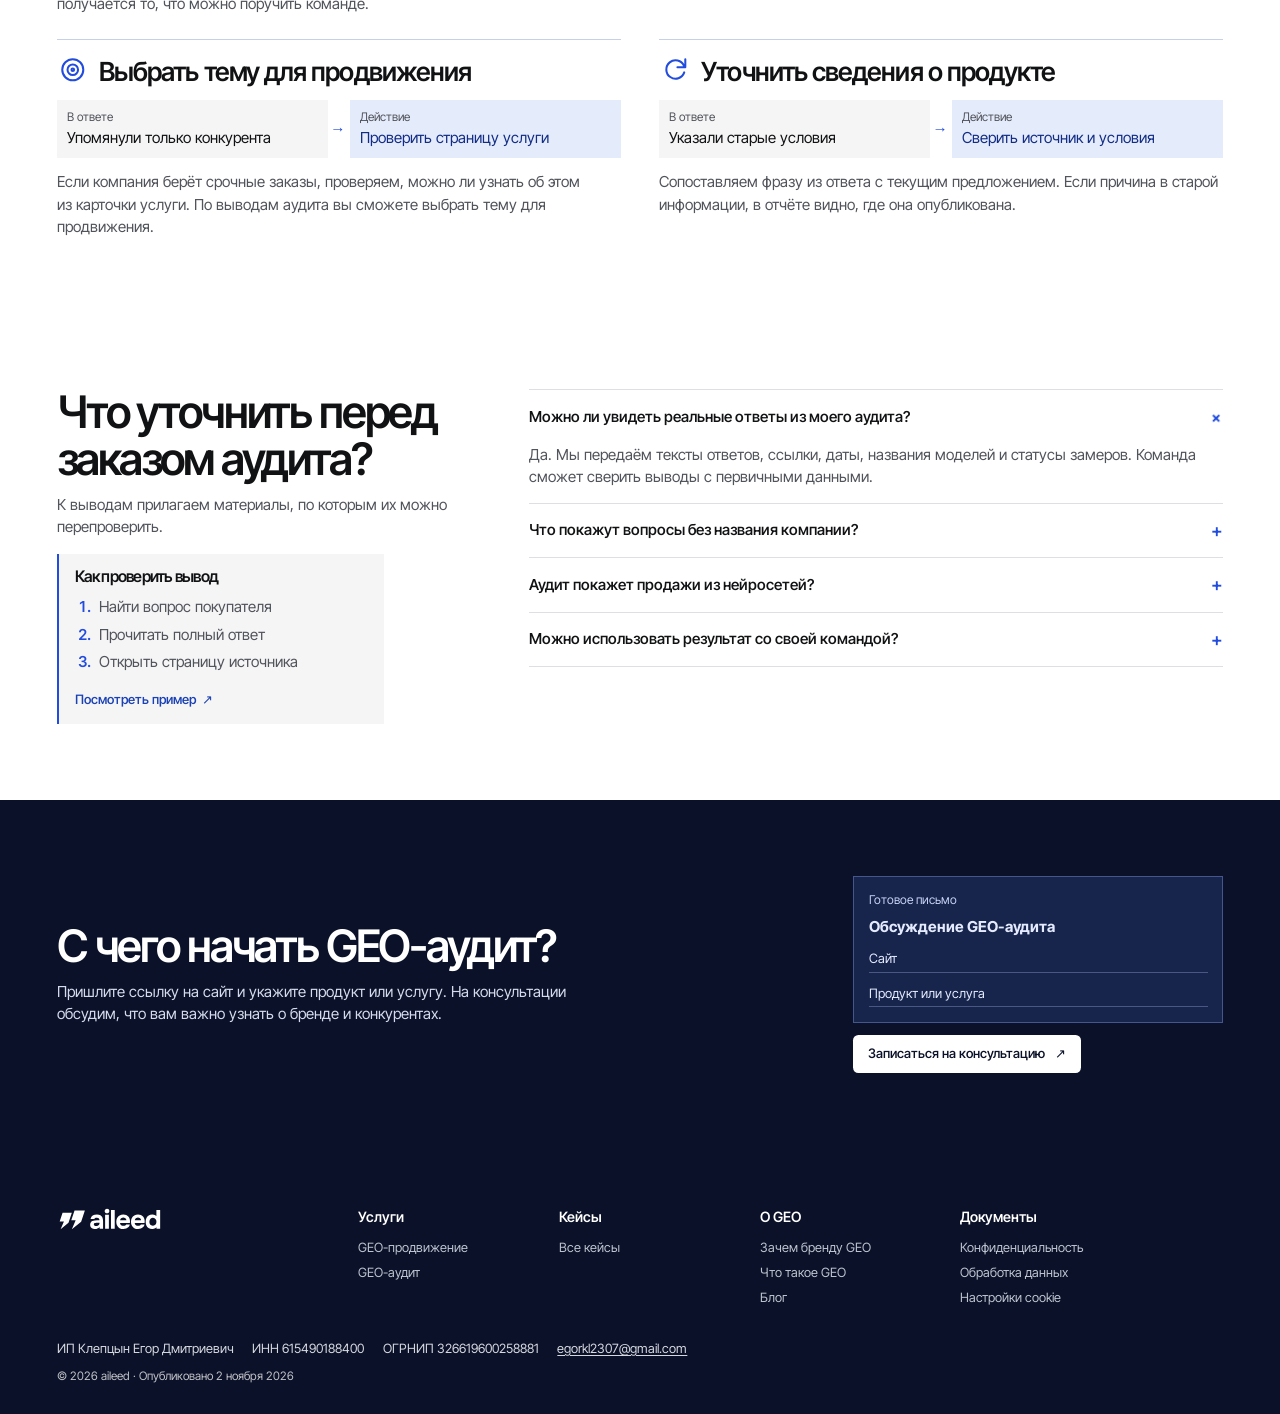
==== commit e3818d10: "fix(site): Clarify consultation and improve mobile reading Publish separate audit and promotion draf" ====
--- a/audit/index.html
+++ b/audit/index.html
@@ -24,10 +24,10 @@
 <meta property="og:image:alt" content="GEO-аудит бренда">
 <meta name="twitter:card" content="summary_large_image">
 <link rel="icon" type="image/svg+xml" href="../assets/mark.svg?v=1570c9bbff2b">
-<link rel="stylesheet" href="../assets/paper.css?v=c9712f9f808a">
+<link rel="stylesheet" href="../assets/paper.css?v=3334d104efad">
 <link rel="stylesheet" href="../assets/interior.css?v=98729d764c56">
-<link rel="stylesheet" href="../assets/agency.css?v=cbe759724222">
-<link rel="stylesheet" href="../assets/audit.css?v=5b28dee2ba0c">
+<link rel="stylesheet" href="../assets/agency.css?v=46b89e5a0c21">
+<link rel="stylesheet" href="../assets/audit.css?v=36a7e2bc49e0">
 <script type="application/ld+json">{"@context": "https://schema.org", "@type": "Organization", "@id": "https://egi411.github.io/geo-audit/#org", "name": "aileed", "description": "Агентство GEO-продвижения и аудита видимости брендов в нейросетях.", "legalName": "ИП КЛЕПЦЫН ЕГОР ДМИТРИЕВИЧ", "taxID": "615490188400", "email": "egorkl2307@gmail.com", "identifier": {"@type": "PropertyValue", "propertyID": "ОГРНИП", "value": "326619600258881"}, "url": "https://egi411.github.io/geo-audit/", "logo": "https://egi411.github.io/geo-audit/assets/aileed-logo.svg?v=c0b8e38cba22"}</script>
 <script type="application/ld+json">{"@context": "https://schema.org", "@type": "WebSite", "@id": "https://egi411.github.io/geo-audit/#website", "name": "aileed", "url": "https://egi411.github.io/geo-audit/", "inLanguage": "ru-RU", "publisher": {"@id": "https://egi411.github.io/geo-audit/#org"}}</script>
 <script type="application/ld+json">{"@context": "https://schema.org", "@type": "WebPage", "@id": "https://egi411.github.io/geo-audit/audit/#page", "url": "https://egi411.github.io/geo-audit/audit/", "name": "GEO-аудит бренда в нейросетях | aileed", "description": "GEO-аудит бренда в Claude, ChatGPT, Gemini, DeepSeek, Алисе, Google AI Overviews и Perplexity. Проверим упоминания, конкурентов и ссылки в ответах.", "inLanguage": "ru-RU", "author": {"@id": "https://egi411.github.io/geo-audit/#org"}, "publisher": {"@id": "https://egi411.github.io/geo-audit/#org"}, "datePublished": "2026-11-02", "dateModified": "2026-11-26", "isPartOf": {"@id": "https://egi411.github.io/geo-audit/#website"}, "mainEntity": {"@id": "https://egi411.github.io/geo-audit/audit/#service"}}</script>
@@ -55,7 +55,7 @@
 <a href="../why-geo/">Зачем GEO</a>
 <a href="../blog/">Блог</a>
 </nav>
- <a class="btn nav-cta" href="mailto:egorkl2307@gmail.com?subject=%D0%97%D0%B0%D1%8F%D0%B2%D0%BA%D0%B0%20%D0%BD%D0%B0%20%D0%B1%D0%B5%D1%81%D0%BF%D0%BB%D0%B0%D1%82%D0%BD%D1%83%D1%8E%20%D0%BA%D0%BE%D0%BD%D1%81%D1%83%D0%BB%D1%8C%D1%82%D0%B0%D1%86%D0%B8%D1%8E&amp;body=%D0%97%D0%B4%D1%80%D0%B0%D0%B2%D1%81%D1%82%D0%B2%D1%83%D0%B9%D1%82%D0%B5%21%20%D0%A5%D0%BE%D1%87%D1%83%20%D0%B7%D0%B0%D0%BF%D0%B8%D1%81%D0%B0%D1%82%D1%8C%D1%81%D1%8F%20%D0%BD%D0%B0%20%D0%B1%D0%B5%D1%81%D0%BF%D0%BB%D0%B0%D1%82%D0%BD%D1%83%D1%8E%20%D0%BA%D0%BE%D0%BD%D1%81%D1%83%D0%BB%D1%8C%D1%82%D0%B0%D1%86%D0%B8%D1%8E.%0A%0A%D0%A1%D0%B0%D0%B9%D1%82%3A%20%0A%D0%9F%D1%80%D0%BE%D0%B4%D1%83%D0%BA%D1%82%20%D0%B8%D0%BB%D0%B8%20%D1%83%D1%81%D0%BB%D1%83%D0%B3%D0%B0%20%D0%B4%D0%BB%D1%8F%20%D0%BF%D1%80%D0%BE%D0%B4%D0%B2%D0%B8%D0%B6%D0%B5%D0%BD%D0%B8%D1%8F%3A%20" data-open-brief>
+ <a class="btn nav-cta" href="mailto:egorkl2307@gmail.com?subject=%D0%9E%D0%B1%D1%81%D1%83%D0%B6%D0%B4%D0%B5%D0%BD%D0%B8%D0%B5%20GEO-%D0%B0%D1%83%D0%B4%D0%B8%D1%82%D0%B0&amp;body=%D0%97%D0%B4%D1%80%D0%B0%D0%B2%D1%81%D1%82%D0%B2%D1%83%D0%B9%D1%82%D0%B5%21%20%D0%A5%D0%BE%D1%87%D1%83%20%D0%BE%D0%B1%D1%81%D1%83%D0%B4%D0%B8%D1%82%D1%8C%20GEO-%D0%B0%D1%83%D0%B4%D0%B8%D1%82.%0A%0A%D0%A1%D0%B0%D0%B9%D1%82%3A%20%0A%D0%9F%D1%80%D0%BE%D0%B4%D1%83%D0%BA%D1%82%20%D0%B8%D0%BB%D0%B8%20%D1%83%D1%81%D0%BB%D1%83%D0%B3%D0%B0%20%D0%B4%D0%BB%D1%8F%20%D0%B0%D1%83%D0%B4%D0%B8%D1%82%D0%B0%3A%20%0A%D0%A7%D1%82%D0%BE%20%D1%85%D0%BE%D1%87%D1%83%20%D0%BF%D1%80%D0%BE%D0%B2%D0%B5%D1%80%D0%B8%D1%82%D1%8C%3A%20" data-open-brief>
 <span class="desktop-label">Бесплатная консультация</span>
 <span class="mobile-label">Консультация</span>
 <span aria-hidden="true">↗</span>
@@ -84,11 +84,12 @@
 </h1>
  <p class="short-answer">Мы покажем, где нейросети называют ваш бренд, с&nbsp;кем сравнивают и&nbsp;куда ведут ссылки. По&nbsp;отчёту вы поймёте, какие темы и&nbsp;страницы требуют внимания.</p>
  <div class="front-actions">
-<a class="btn primary" href="mailto:egorkl2307@gmail.com?subject=%D0%97%D0%B0%D1%8F%D0%B2%D0%BA%D0%B0%20%D0%BD%D0%B0%20%D0%B1%D0%B5%D1%81%D0%BF%D0%BB%D0%B0%D1%82%D0%BD%D1%83%D1%8E%20%D0%BA%D0%BE%D0%BD%D1%81%D1%83%D0%BB%D1%8C%D1%82%D0%B0%D1%86%D0%B8%D1%8E&amp;body=%D0%97%D0%B4%D1%80%D0%B0%D0%B2%D1%81%D1%82%D0%B2%D1%83%D0%B9%D1%82%D0%B5%21%20%D0%A5%D0%BE%D1%87%D1%83%20%D0%B7%D0%B0%D0%BF%D0%B8%D1%81%D0%B0%D1%82%D1%8C%D1%81%D1%8F%20%D0%BD%D0%B0%20%D0%B1%D0%B5%D1%81%D0%BF%D0%BB%D0%B0%D1%82%D0%BD%D1%83%D1%8E%20%D0%BA%D0%BE%D0%BD%D1%81%D1%83%D0%BB%D1%8C%D1%82%D0%B0%D1%86%D0%B8%D1%8E.%0A%0A%D0%A1%D0%B0%D0%B9%D1%82%3A%20%0A%D0%9F%D1%80%D0%BE%D0%B4%D1%83%D0%BA%D1%82%20%D0%B8%D0%BB%D0%B8%20%D1%83%D1%81%D0%BB%D1%83%D0%B3%D0%B0%20%D0%B4%D0%BB%D1%8F%20%D0%BF%D1%80%D0%BE%D0%B4%D0%B2%D0%B8%D0%B6%D0%B5%D0%BD%D0%B8%D1%8F%3A%20" data-open-brief>Обсудить аудит <span aria-hidden="true">↗</span>
+<a class="btn primary" href="mailto:egorkl2307@gmail.com?subject=%D0%9E%D0%B1%D1%81%D1%83%D0%B6%D0%B4%D0%B5%D0%BD%D0%B8%D0%B5%20GEO-%D0%B0%D1%83%D0%B4%D0%B8%D1%82%D0%B0&amp;body=%D0%97%D0%B4%D1%80%D0%B0%D0%B2%D1%81%D1%82%D0%B2%D1%83%D0%B9%D1%82%D0%B5%21%20%D0%A5%D0%BE%D1%87%D1%83%20%D0%BE%D0%B1%D1%81%D1%83%D0%B4%D0%B8%D1%82%D1%8C%20GEO-%D0%B0%D1%83%D0%B4%D0%B8%D1%82.%0A%0A%D0%A1%D0%B0%D0%B9%D1%82%3A%20%0A%D0%9F%D1%80%D0%BE%D0%B4%D1%83%D0%BA%D1%82%20%D0%B8%D0%BB%D0%B8%20%D1%83%D1%81%D0%BB%D1%83%D0%B3%D0%B0%20%D0%B4%D0%BB%D1%8F%20%D0%B0%D1%83%D0%B4%D0%B8%D1%82%D0%B0%3A%20%0A%D0%A7%D1%82%D0%BE%20%D1%85%D0%BE%D1%87%D1%83%20%D0%BF%D1%80%D0%BE%D0%B2%D0%B5%D1%80%D0%B8%D1%82%D1%8C%3A%20" data-open-brief>Обсудить аудит <span aria-hidden="true">↗</span>
 </a>
  <a class="front-link" href="#observations">Смотреть образец <span aria-hidden="true">↓</span>
 </a>
 </div>
+ <p class="front-brief-note">Для записи откроется готовое письмо.</p>
  </div>
 <figure class="audit-preview" aria-labelledby="audit-preview-title">
     <div class="audit-dial">
@@ -255,7 +256,7 @@
 </div>
  <nav class="wrap audit-cover-index" aria-label="Разделы отчёта">
 <span>В&nbsp;отчёте</span>
- <a href="#observations">Видимость <span aria-hidden="true">↓</span>
+ <a href="#report">Состав отчёта <span aria-hidden="true">↓</span>
 </a>
  <a href="#tone">Тональность <span aria-hidden="true">↓</span>
 </a>
@@ -326,6 +327,83 @@
 <span aria-hidden="true">Perplexity</span>
 </li>
 </ul>
+</div>
+</section>
+<section class="edition report-delivery">
+<div class="wrap" id="report">
+<header class="edition-head">
+<h2>Что вы получите после аудита?</h2>
+<p class="short-answer">Мы передадим выводы для руководителя и&nbsp;приложение с&nbsp;данными для проверки. По&nbsp;учебным фрагментам видно, что получит каждая команда.</p>
+</header>
+<div class="delivery-list">
+<article>
+<p class="delivery-team">
+<svg class="topic-icon" width="24" height="24" viewBox="0 0 24 24" fill="none" stroke="currentColor" stroke-width="1.55" stroke-linecap="round" stroke-linejoin="round" aria-hidden="true" focusable="false">
+<path d="m3 6 6-3 6 3 6-3v15l-6 3-6-3-6 3V6Zm6-3v15m6-12v15"/>
+</svg>Маркетингу</p>
+<h3>Карта спроса</h3>
+  <dl class="delivery-specimen">
+<div>
+<dt>Тема</dt>
+<dd>Срочный выезд</dd>
+</div>
+<div>
+<dt>Вопрос</dt>
+<dd>Кто приедет сегодня?</dd>
+</div>
+<div>
+<dt>Кого назвали</dt>
+<dd>Конкурент</dd>
+</div>
+</dl>
+<p>По&nbsp;каждой теме соберём вопросы, частоту упоминаний и&nbsp;имена конкурентов. Вы увидите, в&nbsp;каких задачах покупателя ваш бренд уже заметен.</p>
+</article>
+<article>
+<p class="delivery-team">
+<svg class="topic-icon" width="24" height="24" viewBox="0 0 24 24" fill="none" stroke="currentColor" stroke-width="1.55" stroke-linecap="round" stroke-linejoin="round" aria-hidden="true" focusable="false">
+<path d="M10 6H6a2 2 0 0 0-2 2v4h5c0 2-1 4-3 6m14-12h-4a2 2 0 0 0-2 2v4h5c0 2-1 4-3 6"/>
+</svg>Продукту и&nbsp;PR</p>
+<h3>Подборка ответов</h3>
+  <dl class="delivery-specimen">
+<div>
+<dt>Цитата</dt>
+<dd>«Выезд по&nbsp;выходным»</dd>
+</div>
+<div>
+<dt>Факт</dt>
+<dd>График работы</dd>
+</div>
+<div>
+<dt>Источник</dt>
+<dd>Карточка услуги</dd>
+</div>
+</dl>
+<p>Передадим фразы, в&nbsp;которых нейросеть объясняет выбор. Команда сможет сверить характеристики и&nbsp;условия с&nbsp;текущим предложением.</p>
+</article>
+<article>
+<p class="delivery-team">
+<svg class="topic-icon" width="24" height="24" viewBox="0 0 24 24" fill="none" stroke="currentColor" stroke-width="1.55" stroke-linecap="round" stroke-linejoin="round" aria-hidden="true" focusable="false">
+<rect x="4" y="3" width="16" height="18" rx="2"/>
+<path d="m7 8 1 1 2-2m-3 7 1 1 2-2m3-5h4m-4 6h4"/>
+</svg>Редакции и&nbsp;разработке</p>
+<h3>Задачи по&nbsp;страницам</h3>
+  <dl class="delivery-specimen">
+<div>
+<dt>Страница</dt>
+<dd>Карточка услуги</dd>
+</div>
+<div>
+<dt>Наблюдение</dt>
+<dd>Графика нет</dd>
+</div>
+<div>
+<dt>Задача</dt>
+<dd>Добавить часы выезда</dd>
+</div>
+</dl>
+<p>Свяжем каждый приоритет с&nbsp;адресом страницы и&nbsp;примером ответа. После правки команда сможет вернуться к&nbsp;тому же вопросу.</p>
+</article>
+</div>
 </div>
 </section>
 <section class="audit-report wrap" id="observations" aria-labelledby="audit-report-title">
@@ -654,7 +732,11 @@
 <figcaption>Учебный пример</figcaption>
 <dl class="measurement-index">
 <div class="measurement-item">
-<dt>Упоминание</dt>
+<dt>
+<svg class="topic-icon" width="24" height="24" viewBox="0 0 24 24" fill="none" stroke="currentColor" stroke-width="1.55" stroke-linecap="round" stroke-linejoin="round" aria-hidden="true" focusable="false">
+<path d="M20 11.5a7.5 7.5 0 0 1-7.5 7.5H5l1.2-3.4A7.5 7.5 0 1 1 20 11.5Z"/>
+<path d="M9 10h7m-7 3h5"/>
+</svg>Упоминание</dt>
 <dd>
  <div class="metric-specimen">
 <span>Текст ответа</span>
@@ -664,7 +746,10 @@
 </dd>
 </div>
 <div class="measurement-item">
-<dt>Источник</dt>
+<dt>
+<svg class="topic-icon" width="24" height="24" viewBox="0 0 24 24" fill="none" stroke="currentColor" stroke-width="1.55" stroke-linecap="round" stroke-linejoin="round" aria-hidden="true" focusable="false">
+<path d="M6 3h8l4 4v14H6zM14 3v5h4M9 12h6m-6 4h6"/>
+</svg>Источник</dt>
 <dd>
  <div class="metric-specimen">
 <span>Список источников</span>
@@ -677,7 +762,10 @@
 </dd>
 </div>
 <div class="measurement-item">
-<dt>Прямая ссылка</dt>
+<dt>
+<svg class="topic-icon" width="24" height="24" viewBox="0 0 24 24" fill="none" stroke="currentColor" stroke-width="1.55" stroke-linecap="round" stroke-linejoin="round" aria-hidden="true" focusable="false">
+<path d="m10 13 4-4m-5 7-2 2a3 3 0 0 1-4-4l4-4a3 3 0 0 1 4 0m2-2 2-2a3 3 0 0 1 4 4l-4 4a3 3 0 0 1-4 0"/>
+</svg>Прямая ссылка</dt>
 <dd>
  <div class="metric-specimen">
 <span>Текст ответа</span>
@@ -756,7 +844,12 @@
 </header>
 <div class="audit-lenses">
 <article>
-<h3>Выбрать тему для продвижения</h3>
+<h3>
+<svg class="topic-icon" width="24" height="24" viewBox="0 0 24 24" fill="none" stroke="currentColor" stroke-width="1.55" stroke-linecap="round" stroke-linejoin="round" aria-hidden="true" focusable="false">
+<circle cx="12" cy="12" r="8"/>
+<circle cx="12" cy="12" r="4"/>
+<circle cx="12" cy="12" r="1"/>
+</svg>Выбрать тему для продвижения</h3>
  <ol class="decision-route">
 <li>
 <span>В&nbsp;ответе</span>Упомянули только конкурента</li>
@@ -766,7 +859,10 @@
 <p>Если компания берёт срочные заказы, проверяем, можно ли узнать об&nbsp;этом из&nbsp;карточки услуги. По&nbsp;выводам аудита вы сможете выбрать тему для продвижения.</p>
 </article>
 <article>
-<h3>Уточнить сведения о&nbsp;продукте</h3>
+<h3>
+<svg class="topic-icon" width="24" height="24" viewBox="0 0 24 24" fill="none" stroke="currentColor" stroke-width="1.55" stroke-linecap="round" stroke-linejoin="round" aria-hidden="true" focusable="false">
+<path d="M19 9a7 7 0 1 0 .2 5m.8-10v6h-6"/>
+</svg>Уточнить сведения о&nbsp;продукте</h3>
  <ol class="decision-route">
 <li>
 <span>В&nbsp;ответе</span>Указали старые условия</li>
@@ -774,73 +870,6 @@
 <span>Действие</span>Сверить источник и&nbsp;условия</li>
 </ol>
 <p>Сопоставляем фразу из&nbsp;ответа с&nbsp;текущим предложением. Если причина в&nbsp;старой информации, в&nbsp;отчёте видно, где она опубликована.</p>
-</article>
-</div>
-</div>
-</section>
-<section class="edition report-delivery">
-<div class="wrap" id="report">
-<header class="edition-head">
-<h2>Что вы получите после аудита?</h2>
-<p class="short-answer">Мы передадим выводы для руководителя и&nbsp;приложение с&nbsp;данными для проверки. По&nbsp;учебным фрагментам видно, что получит каждая команда.</p>
-</header>
-<div class="delivery-list">
-<article>
-<p class="delivery-team">Маркетингу</p>
-<h3>Карта спроса</h3>
-  <dl class="delivery-specimen">
-<div>
-<dt>Тема</dt>
-<dd>Срочный выезд</dd>
-</div>
-<div>
-<dt>Вопрос</dt>
-<dd>Кто приедет сегодня?</dd>
-</div>
-<div>
-<dt>Кого назвали</dt>
-<dd>Конкурент</dd>
-</div>
-</dl>
-<p>По&nbsp;каждой теме соберём вопросы, частоту упоминаний и&nbsp;имена конкурентов. Вы увидите, в&nbsp;каких задачах покупателя ваш бренд уже заметен.</p>
-</article>
-<article>
-<p class="delivery-team">Продукту и&nbsp;PR</p>
-<h3>Подборка ответов</h3>
-  <dl class="delivery-specimen">
-<div>
-<dt>Цитата</dt>
-<dd>«Выезд по&nbsp;выходным»</dd>
-</div>
-<div>
-<dt>Факт</dt>
-<dd>График работы</dd>
-</div>
-<div>
-<dt>Источник</dt>
-<dd>Карточка услуги</dd>
-</div>
-</dl>
-<p>Передадим фразы, в&nbsp;которых нейросеть объясняет выбор. Команда сможет сверить характеристики и&nbsp;условия с&nbsp;текущим предложением.</p>
-</article>
-<article>
-<p class="delivery-team">Редакции и&nbsp;разработке</p>
-<h3>Задачи по&nbsp;страницам</h3>
-  <dl class="delivery-specimen">
-<div>
-<dt>Страница</dt>
-<dd>Карточка услуги</dd>
-</div>
-<div>
-<dt>Наблюдение</dt>
-<dd>Графика нет</dd>
-</div>
-<div>
-<dt>Задача</dt>
-<dd>Добавить часы выезда</dd>
-</div>
-</dl>
-<p>Свяжем каждый приоритет с&nbsp;адресом страницы и&nbsp;примером ответа. После правки команда сможет вернуться к&nbsp;тому же вопросу.</p>
 </article>
 </div>
 </div>
@@ -898,11 +927,11 @@
  <div class="audit-mail">
 <div class="mail-preview" aria-hidden="true">
  <span>Готовое письмо</span>
-<b>Заявка на&nbsp;консультацию</b>
+<b>Обсуждение GEO-аудита</b>
  <span>Сайт</span>
 <span>Продукт или услуга</span>
 </div>
- <a class="btn primary" href="mailto:egorkl2307@gmail.com?subject=%D0%97%D0%B0%D1%8F%D0%B2%D0%BA%D0%B0%20%D0%BD%D0%B0%20%D0%B1%D0%B5%D1%81%D0%BF%D0%BB%D0%B0%D1%82%D0%BD%D1%83%D1%8E%20%D0%BA%D0%BE%D0%BD%D1%81%D1%83%D0%BB%D1%8C%D1%82%D0%B0%D1%86%D0%B8%D1%8E&amp;body=%D0%97%D0%B4%D1%80%D0%B0%D0%B2%D1%81%D1%82%D0%B2%D1%83%D0%B9%D1%82%D0%B5%21%20%D0%A5%D0%BE%D1%87%D1%83%20%D0%B7%D0%B0%D0%BF%D0%B8%D1%81%D0%B0%D1%82%D1%8C%D1%81%D1%8F%20%D0%BD%D0%B0%20%D0%B1%D0%B5%D1%81%D0%BF%D0%BB%D0%B0%D1%82%D0%BD%D1%83%D1%8E%20%D0%BA%D0%BE%D0%BD%D1%81%D1%83%D0%BB%D1%8C%D1%82%D0%B0%D1%86%D0%B8%D1%8E.%0A%0A%D0%A1%D0%B0%D0%B9%D1%82%3A%20%0A%D0%9F%D1%80%D0%BE%D0%B4%D1%83%D0%BA%D1%82%20%D0%B8%D0%BB%D0%B8%20%D1%83%D1%81%D0%BB%D1%83%D0%B3%D0%B0%20%D0%B4%D0%BB%D1%8F%20%D0%BF%D1%80%D0%BE%D0%B4%D0%B2%D0%B8%D0%B6%D0%B5%D0%BD%D0%B8%D1%8F%3A%20" data-open-brief>Записаться на консультацию <span aria-hidden="true">↗</span>
+ <a class="btn primary" href="mailto:egorkl2307@gmail.com?subject=%D0%9E%D0%B1%D1%81%D1%83%D0%B6%D0%B4%D0%B5%D0%BD%D0%B8%D0%B5%20GEO-%D0%B0%D1%83%D0%B4%D0%B8%D1%82%D0%B0&amp;body=%D0%97%D0%B4%D1%80%D0%B0%D0%B2%D1%81%D1%82%D0%B2%D1%83%D0%B9%D1%82%D0%B5%21%20%D0%A5%D0%BE%D1%87%D1%83%20%D0%BE%D0%B1%D1%81%D1%83%D0%B4%D0%B8%D1%82%D1%8C%20GEO-%D0%B0%D1%83%D0%B4%D0%B8%D1%82.%0A%0A%D0%A1%D0%B0%D0%B9%D1%82%3A%20%0A%D0%9F%D1%80%D0%BE%D0%B4%D1%83%D0%BA%D1%82%20%D0%B8%D0%BB%D0%B8%20%D1%83%D1%81%D0%BB%D1%83%D0%B3%D0%B0%20%D0%B4%D0%BB%D1%8F%20%D0%B0%D1%83%D0%B4%D0%B8%D1%82%D0%B0%3A%20%0A%D0%A7%D1%82%D0%BE%20%D1%85%D0%BE%D1%87%D1%83%20%D0%BF%D1%80%D0%BE%D0%B2%D0%B5%D1%80%D0%B8%D1%82%D1%8C%3A%20" data-open-brief>Записаться на консультацию <span aria-hidden="true">↗</span>
 </a>
 </div>
 </div>
@@ -950,10 +979,10 @@
 <dialog id="brief-dialog" aria-labelledby="brief-title" aria-describedby="consult-intro">
   <div class="dialog-head">
 <button type="button" class="dialog-close" aria-label="Закрыть">×</button>
-    <h2 id="brief-title">Бесплатный разбор бренда</h2>
-</div>
-  <p id="consult-intro" class="short-answer">Пришлите ссылку на сайт и напишите, какой продукт или услугу хотите продвигать. Ответим на письмо и договоримся о консультации.</p>
-  <a class="btn primary consult-mail" href="mailto:egorkl2307@gmail.com?subject=%D0%97%D0%B0%D1%8F%D0%B2%D0%BA%D0%B0%20%D0%BD%D0%B0%20%D0%B1%D0%B5%D1%81%D0%BF%D0%BB%D0%B0%D1%82%D0%BD%D1%83%D1%8E%20%D0%BA%D0%BE%D0%BD%D1%81%D1%83%D0%BB%D1%8C%D1%82%D0%B0%D1%86%D0%B8%D1%8E&amp;body=%D0%97%D0%B4%D1%80%D0%B0%D0%B2%D1%81%D1%82%D0%B2%D1%83%D0%B9%D1%82%D0%B5%21%20%D0%A5%D0%BE%D1%87%D1%83%20%D0%B7%D0%B0%D0%BF%D0%B8%D1%81%D0%B0%D1%82%D1%8C%D1%81%D1%8F%20%D0%BD%D0%B0%20%D0%B1%D0%B5%D1%81%D0%BF%D0%BB%D0%B0%D1%82%D0%BD%D1%83%D1%8E%20%D0%BA%D0%BE%D0%BD%D1%81%D1%83%D0%BB%D1%8C%D1%82%D0%B0%D1%86%D0%B8%D1%8E.%0A%0A%D0%A1%D0%B0%D0%B9%D1%82%3A%20%0A%D0%9F%D1%80%D0%BE%D0%B4%D1%83%D0%BA%D1%82%20%D0%B8%D0%BB%D0%B8%20%D1%83%D1%81%D0%BB%D1%83%D0%B3%D0%B0%20%D0%B4%D0%BB%D1%8F%20%D0%BF%D1%80%D0%BE%D0%B4%D0%B2%D0%B8%D0%B6%D0%B5%D0%BD%D0%B8%D1%8F%3A%20">Открыть готовое письмо <span aria-hidden="true">↗</span>
+    <h2 id="brief-title">Обсудить GEO-аудит</h2>
+</div>
+  <p id="consult-intro" class="short-answer">Пришлите ссылку на сайт и укажите, какой продукт или услугу хотите проверить. На консультации обсудим, что вам важно узнать о бренде и конкурентах.</p>
+  <a class="btn primary consult-mail" href="mailto:egorkl2307@gmail.com?subject=%D0%9E%D0%B1%D1%81%D1%83%D0%B6%D0%B4%D0%B5%D0%BD%D0%B8%D0%B5%20GEO-%D0%B0%D1%83%D0%B4%D0%B8%D1%82%D0%B0&amp;body=%D0%97%D0%B4%D1%80%D0%B0%D0%B2%D1%81%D1%82%D0%B2%D1%83%D0%B9%D1%82%D0%B5%21%20%D0%A5%D0%BE%D1%87%D1%83%20%D0%BE%D0%B1%D1%81%D1%83%D0%B4%D0%B8%D1%82%D1%8C%20GEO-%D0%B0%D1%83%D0%B4%D0%B8%D1%82.%0A%0A%D0%A1%D0%B0%D0%B9%D1%82%3A%20%0A%D0%9F%D1%80%D0%BE%D0%B4%D1%83%D0%BA%D1%82%20%D0%B8%D0%BB%D0%B8%20%D1%83%D1%81%D0%BB%D1%83%D0%B3%D0%B0%20%D0%B4%D0%BB%D1%8F%20%D0%B0%D1%83%D0%B4%D0%B8%D1%82%D0%B0%3A%20%0A%D0%A7%D1%82%D0%BE%20%D1%85%D0%BE%D1%87%D1%83%20%D0%BF%D1%80%D0%BE%D0%B2%D0%B5%D1%80%D0%B8%D1%82%D1%8C%3A%20">Открыть готовое письмо <span aria-hidden="true">↗</span>
 </a>
   <p class="consult-note">Письмо откроется в вашем почтовом приложении. Можно также написать на <a href="mailto:egorkl2307@gmail.com">egorkl2307@gmail.com</a>.</p>
   <a class="consult-privacy" href="../privacy.html">Как мы используем данные</a>
--- a/assets/paper.css
+++ b/assets/paper.css
@@ -82,6 +82,18 @@
   line-height: 1.48;
   -webkit-font-smoothing: antialiased;
 }
+/* Keep prose a little denser on phones without changing the sizing scale. */
+@media (max-width: 768px) {
+  body { font-size: 1rem; }
+}
+.topic-icon {
+  display: inline-block;
+  width: 1.2em;
+  height: 1.2em;
+  color: var(--blue);
+  vertical-align: -.18em;
+}
+:is(h3, dt, .delivery-team) > .topic-icon { margin-inline-end: .4em; }
 button,
 input {
   font: inherit;
--- a/assets/agency.css
+++ b/assets/agency.css
@@ -73,6 +73,13 @@
   font-size: clamp(1.06rem, 1.4vw, 1.28rem);
   line-height: 1.48;
 }
+.front-brief-note {
+  margin: .72rem 0 0;
+  max-width: 45ch;
+  color: #d5def8;
+  font-size: .87rem;
+  line-height: 1.36;
+}
 .front-actions {
   display: flex;
   align-items: center;
@@ -145,7 +152,7 @@
 }
 .visibility-caption {
   position: absolute;
-  inset: 32% 20% auto;
+  inset: 31% 20% auto;
   display: grid;
   justify-items: center;
   text-align: center;
@@ -166,9 +173,10 @@
   letter-spacing: -0.05em;
 }
 .visibility-caption b {
-  font-weight: 540;
-  font-size: 1rem;
-  margin-top: 0.45rem;
+  color: #eff4ff;
+  font-weight: 660;
+  font-size: 1.11rem;
+  margin-bottom: .4rem;
 }
 .visibility-caption p {
   max-width: 23ch;
@@ -411,6 +419,10 @@
 .work-display[data-current="citation"] .display-citation,
 .work-display[data-current="link"] .display-link { opacity: 1; transform: none; }
 .work-item {
+  display: grid;
+  grid-template-columns: auto minmax(0, 1fr);
+  column-gap: .82rem;
+  align-items: start;
   padding-block: 1.15rem clamp(2.25rem, 8svh, 5.15rem);
   border-top: 1px solid var(--rule);
 }
@@ -421,7 +433,13 @@
   line-height: 1.02;
   margin-bottom: .75rem;
 }
-.work-item p { max-width: 46ch; color: var(--sub); }
+.work-item > .topic-icon {
+  width: clamp(1.45rem, 2.7vw, 2.4rem);
+  height: auto;
+  margin-top: .15rem;
+}
+.work-item p { grid-column: 2; max-width: 46ch; color: var(--sub); }
+.choice-primary .topic-icon { color: #dce6ff; }
 .choice-layout > h2 { margin-bottom: clamp(1.2rem, 4vw, 2.6rem); }
 .choice-links {
   display: grid;
@@ -497,7 +515,7 @@
     font-size: clamp(3.1rem, 6.4vw, 4.6rem);
   }
   .visibility-caption b {
-    font-size: 0.9rem;
+    font-size: 0.96rem;
   }
 }
 @media (max-width: 760px) {
@@ -517,7 +535,7 @@
   .cover-copy .short-answer {
     max-width: 36ch;
     margin: 0.9rem 0 1.2rem;
-    font-size: 1.04rem;
+    font-size: 1rem;
   }
   .front-actions { justify-content: flex-start; }
   .visibility-scene {
@@ -529,7 +547,7 @@
     font-size: clamp(3.3rem, min(12vw, 7.8svh), 5.1rem);
   }
   .visibility-caption b {
-    font-size: 0.9rem;
+    font-size: 0.96rem;
   }
   .visibility-caption p {
     font-size: 0.78rem;
--- a/assets/audit.css
+++ b/assets/audit.css
@@ -432,7 +432,7 @@
 .model-ribbon ul[aria-hidden] {
   display: none;
 }
-@media screen and (prefers-reduced-motion: no-preference) {
+@media screen and (min-width: 769px) and (prefers-reduced-motion: no-preference) {
   .model-ribbon-window {
     display: flex;
   }
@@ -464,7 +464,7 @@
     animation-play-state: paused;
   }
 }
-@media (max-width: 600px) and (prefers-reduced-motion: reduce) {
+@media (max-width: 600px) {
   .model-ribbon ul:not([aria-hidden]) {
     display: grid;
     grid-template-columns: repeat(2, minmax(0, 1fr));
@@ -798,7 +798,7 @@
 }
 
 /* Show the evidence beside its interpretation on the same grid. */
-.audit-edition :is(.measurement-notes, .report-delivery) {
+.audit-edition .measurement-notes {
   background: var(--paper-gray);
 }
 .measurement-figure,
